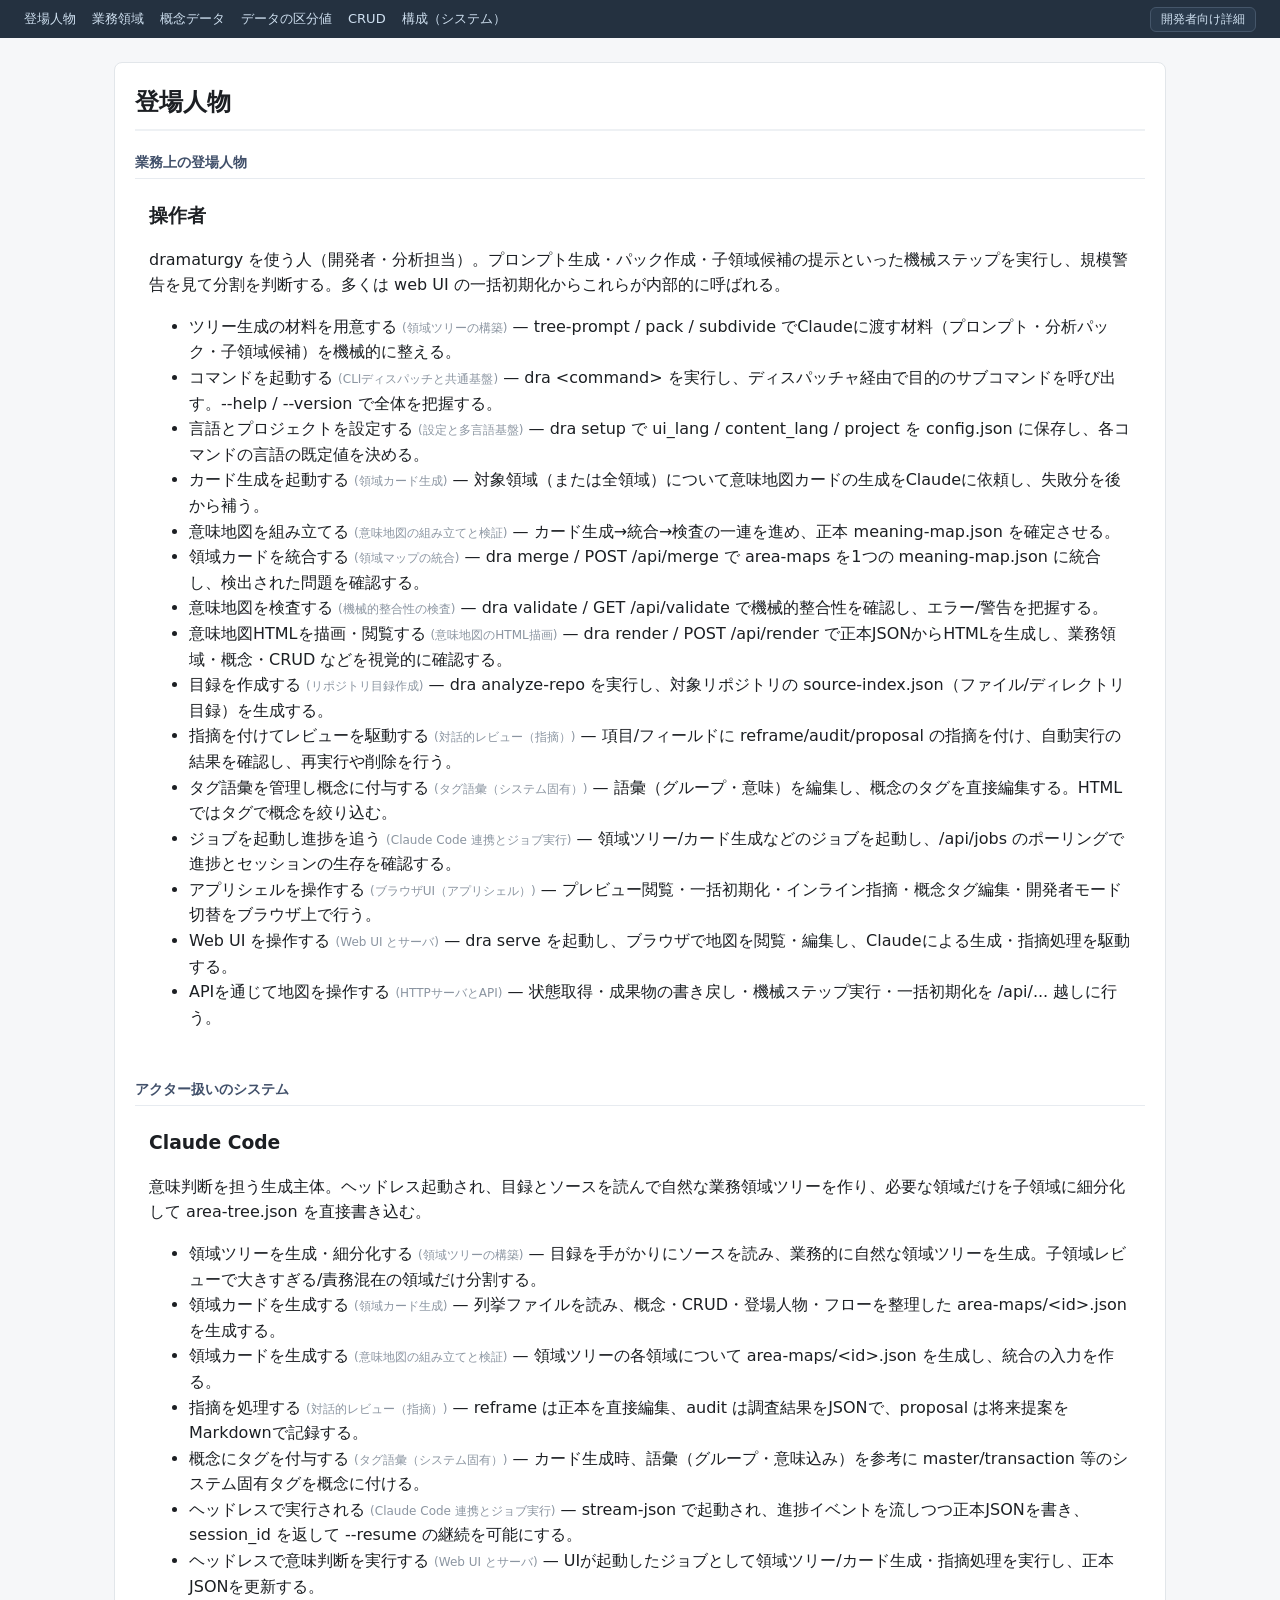
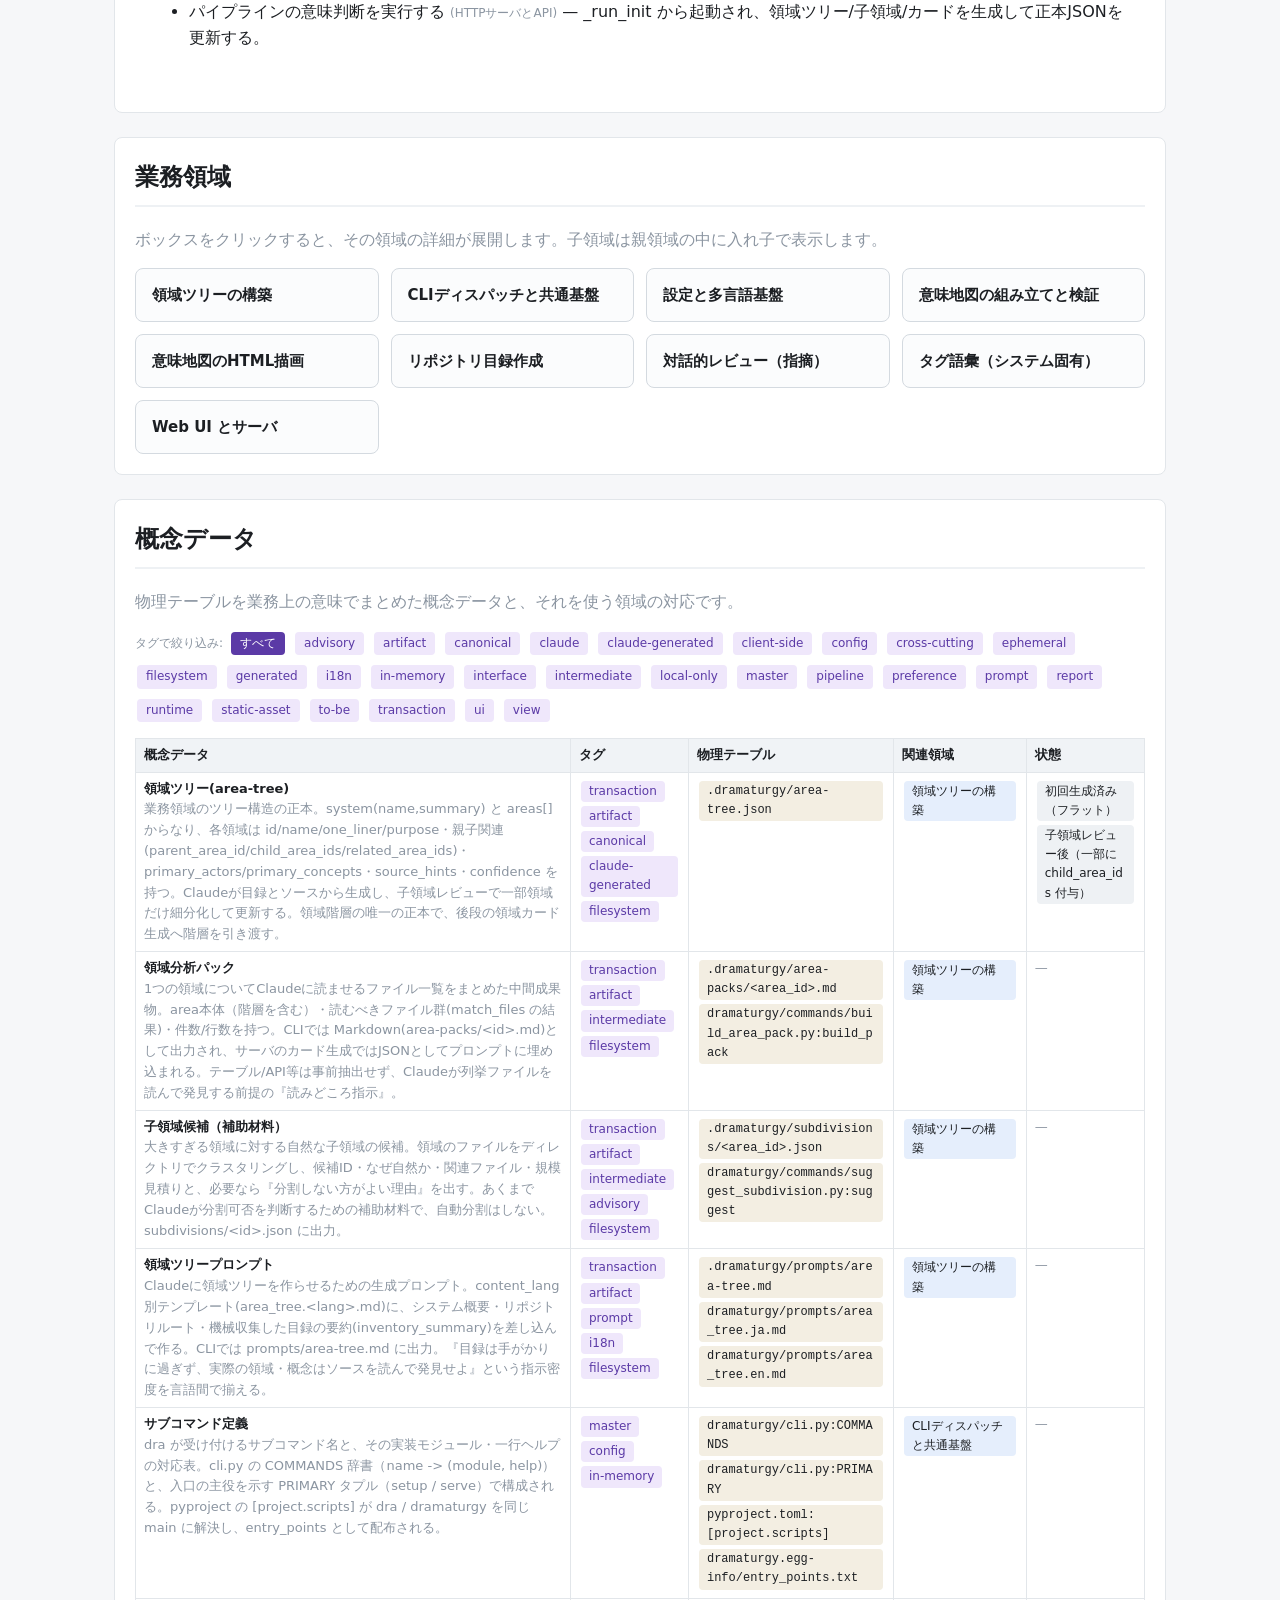
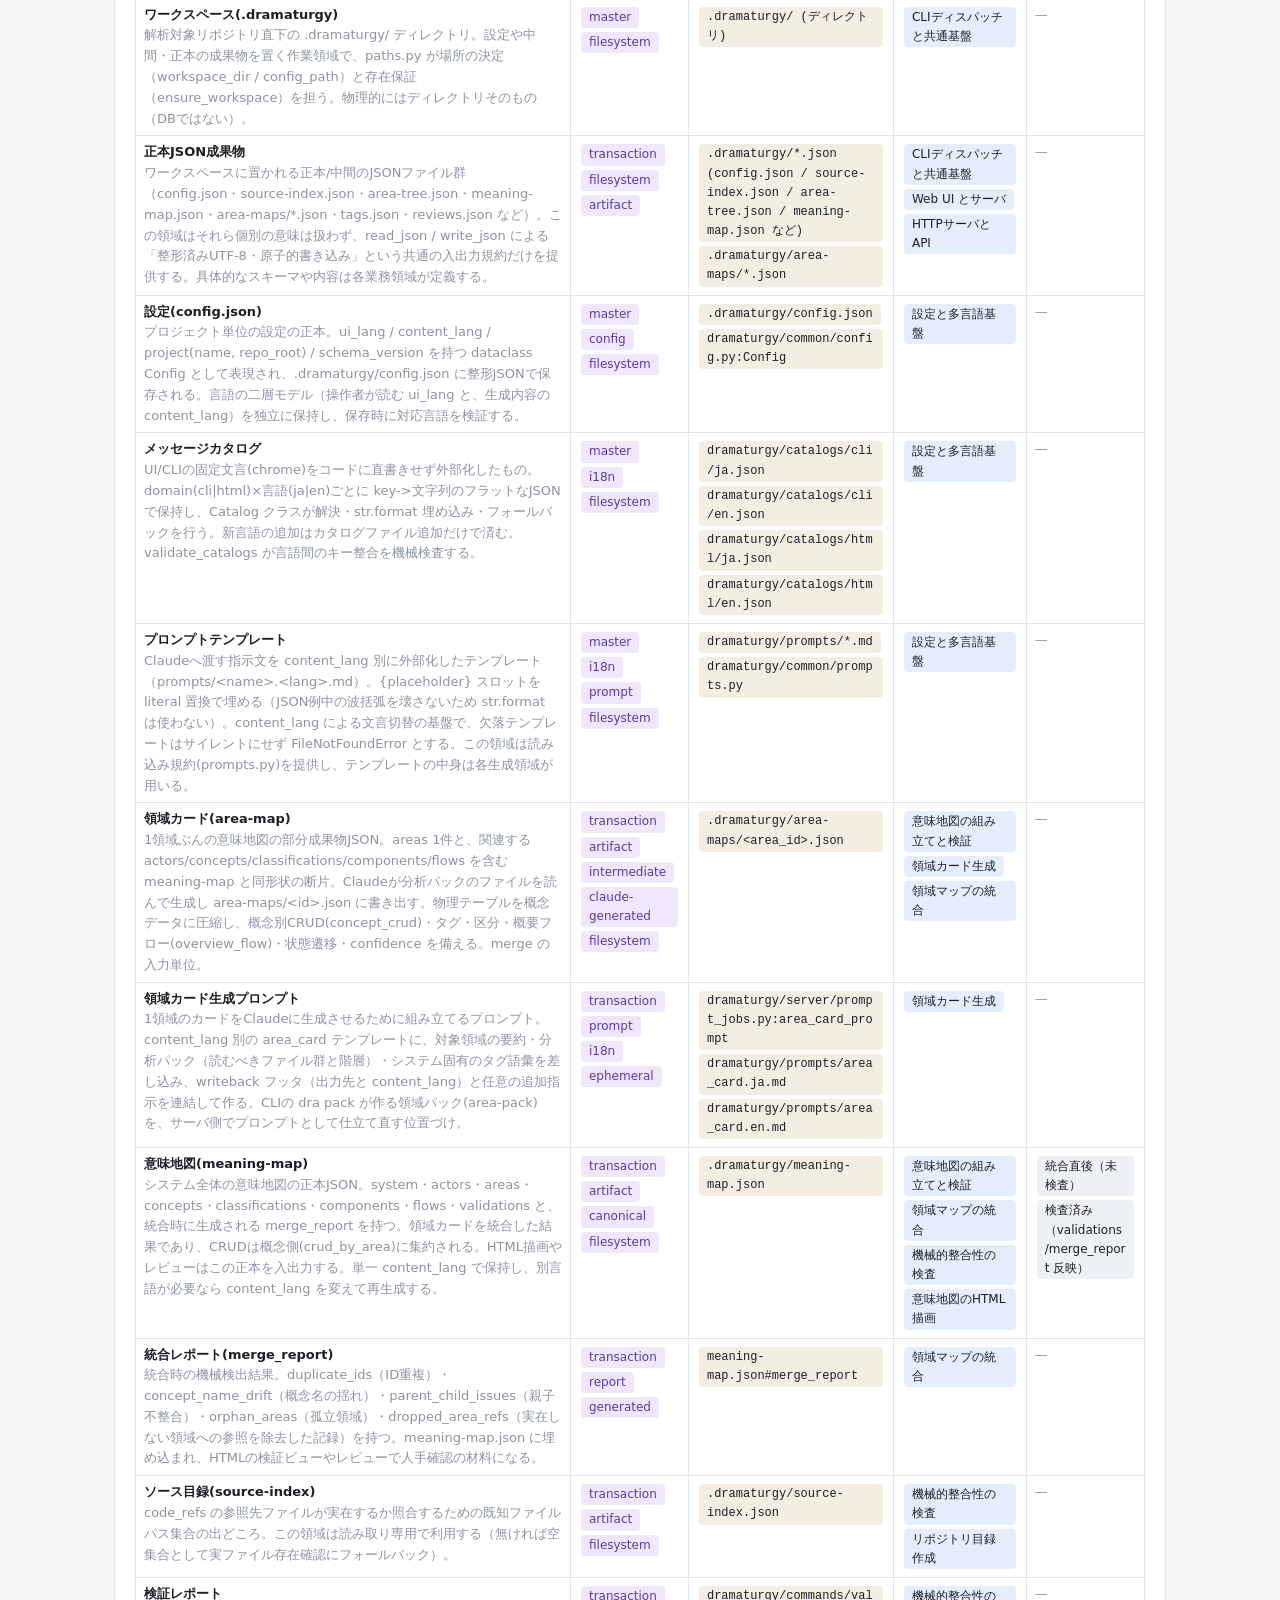
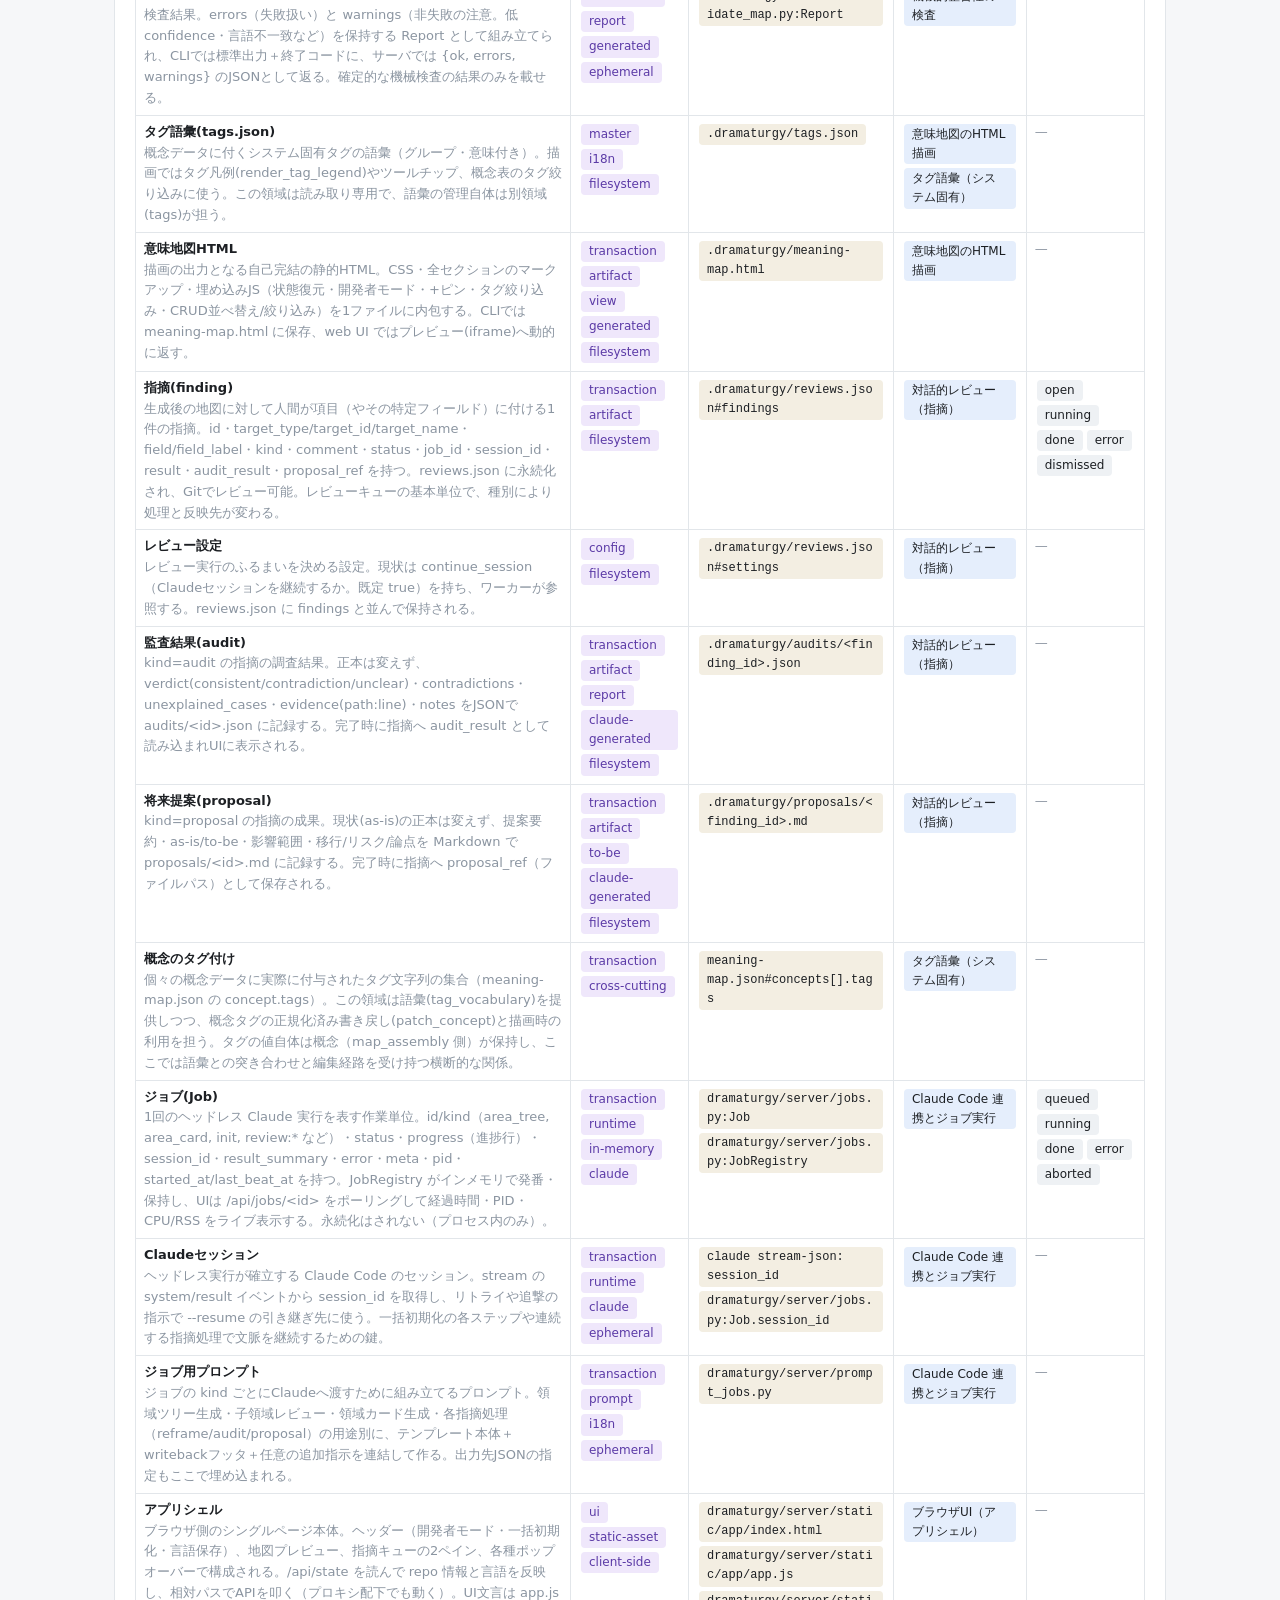
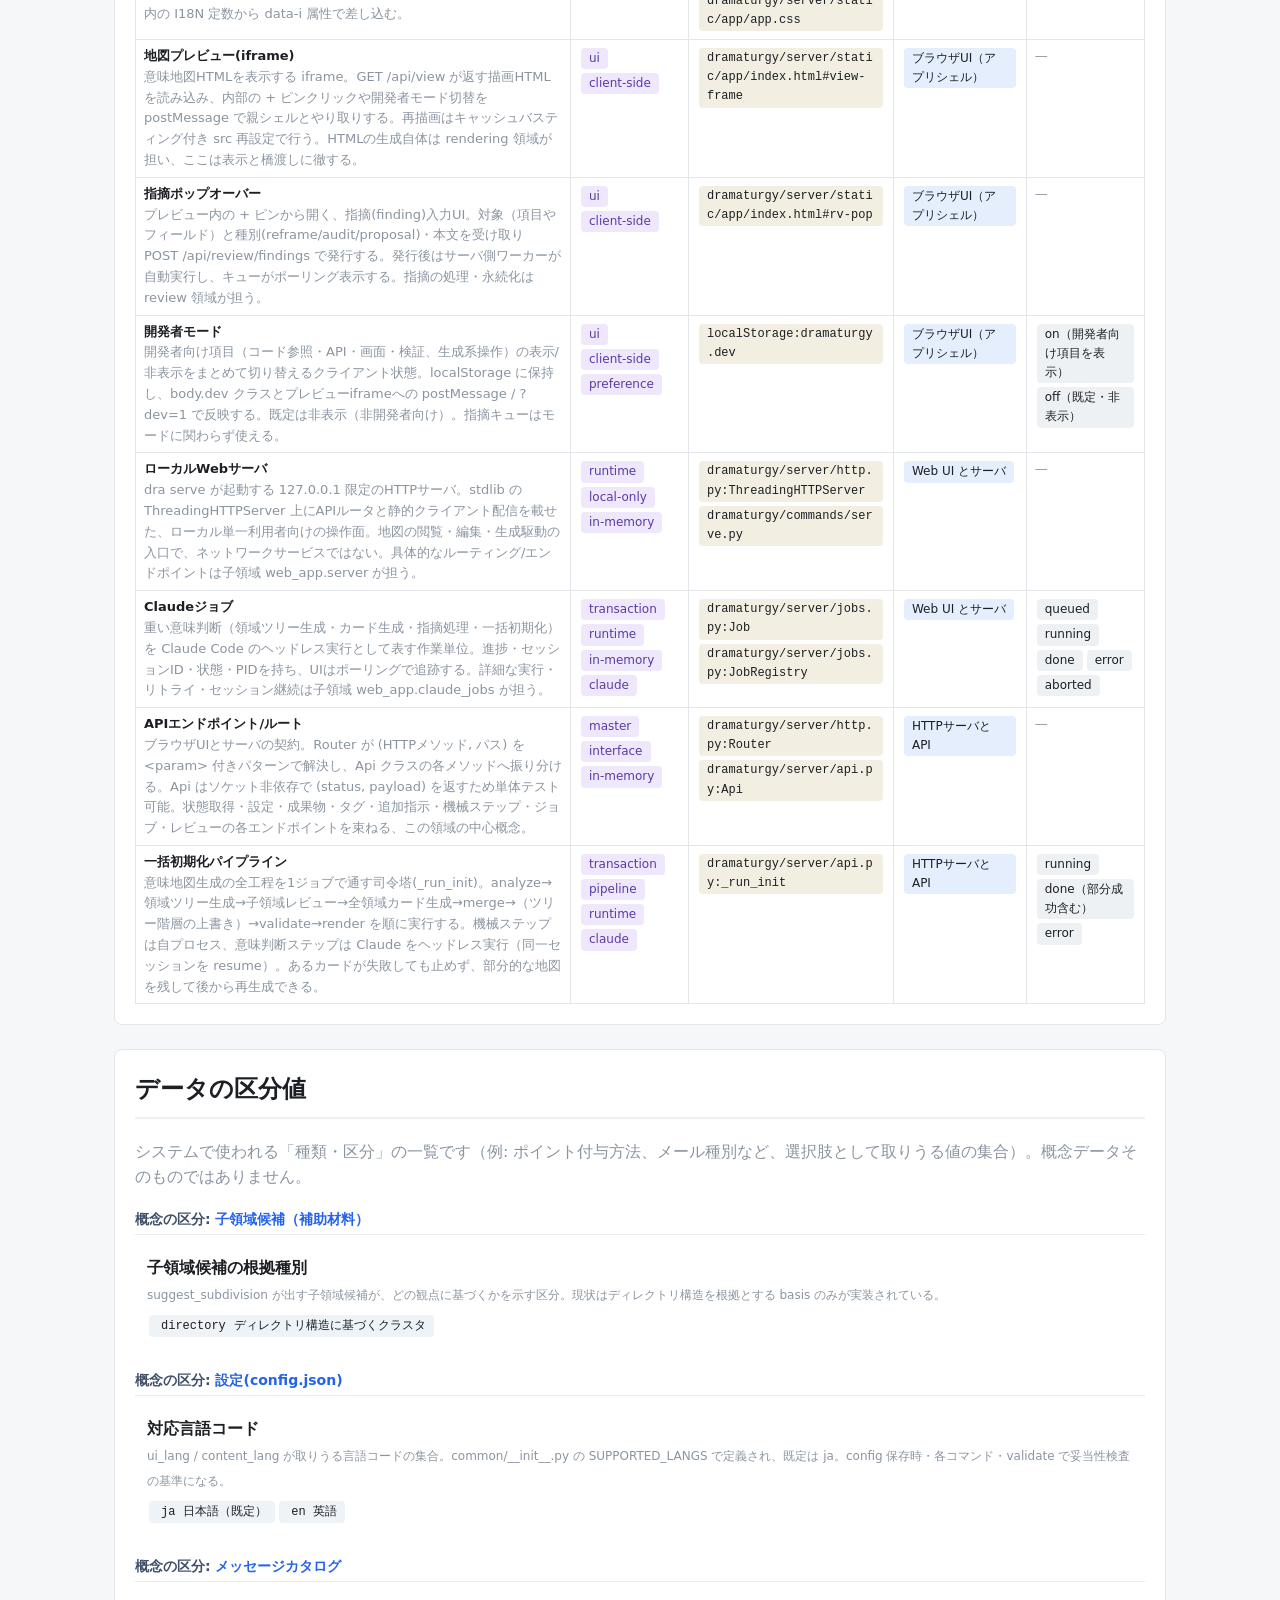
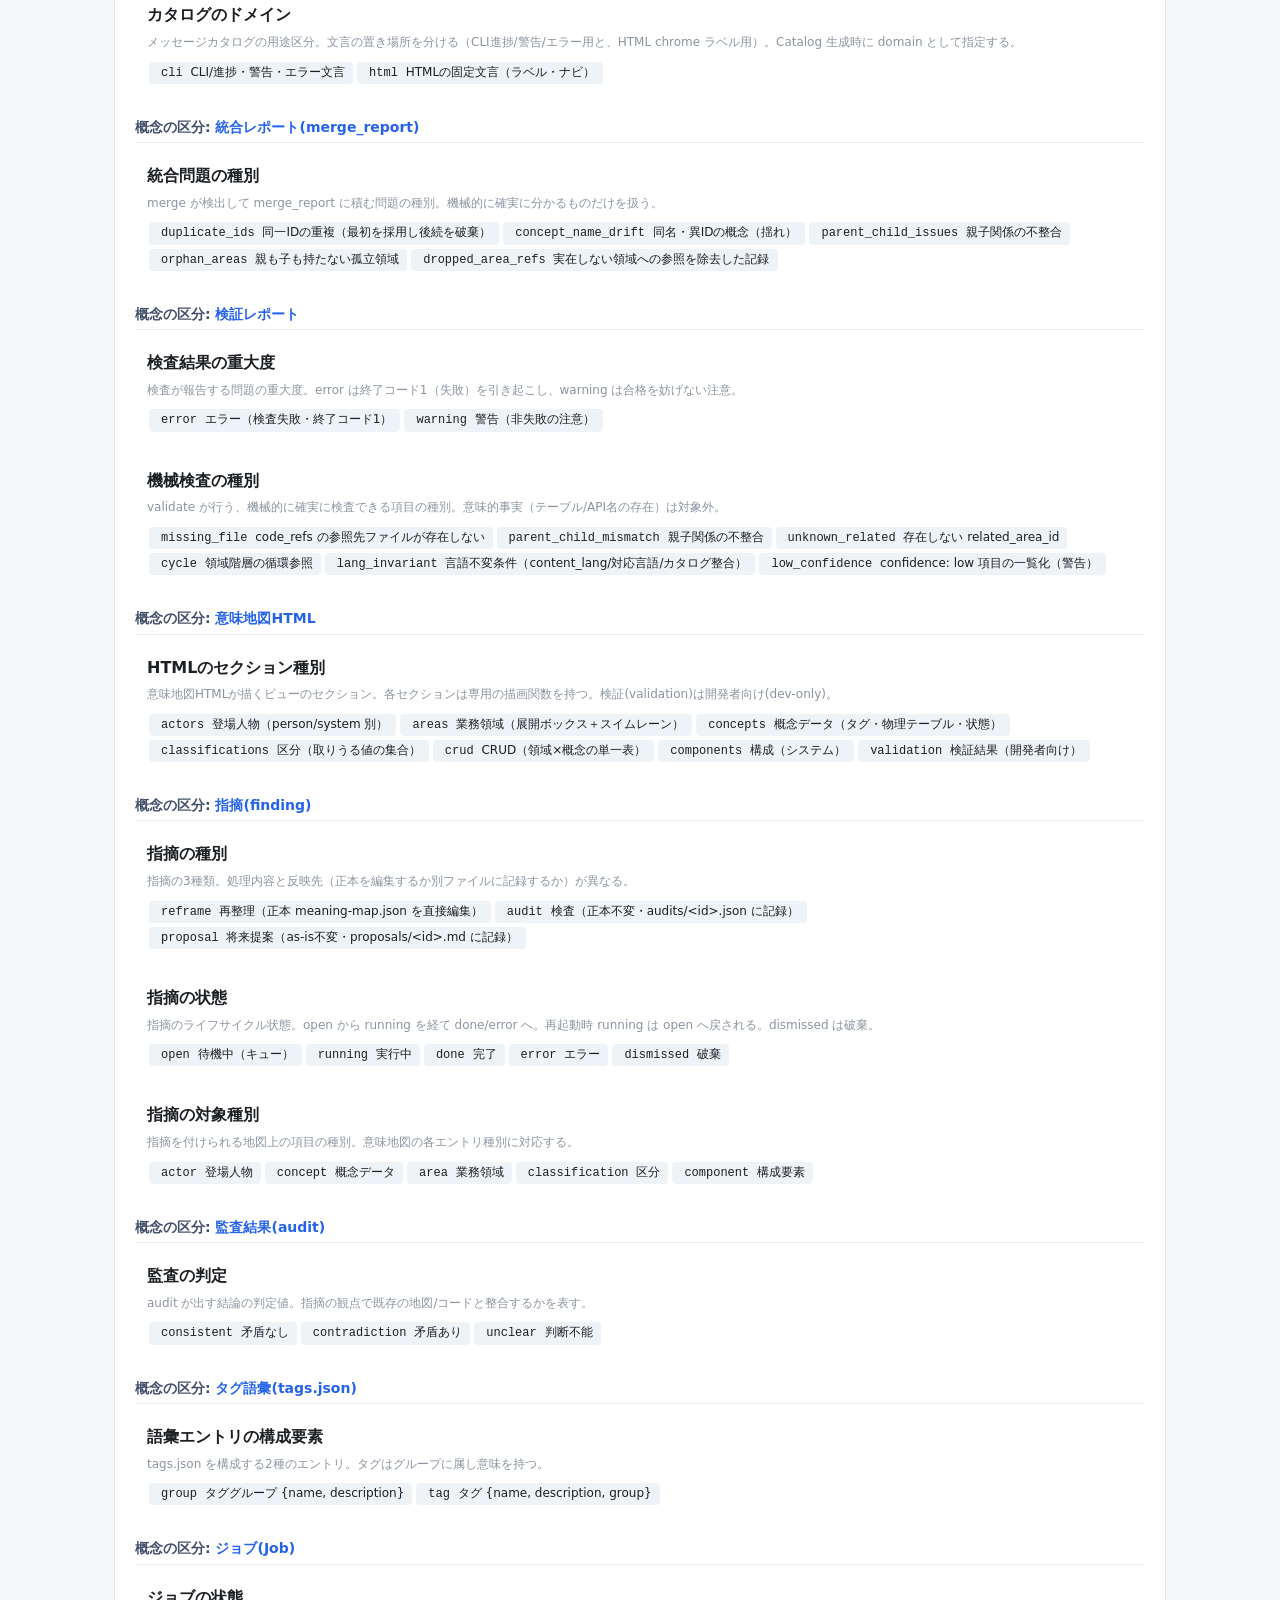
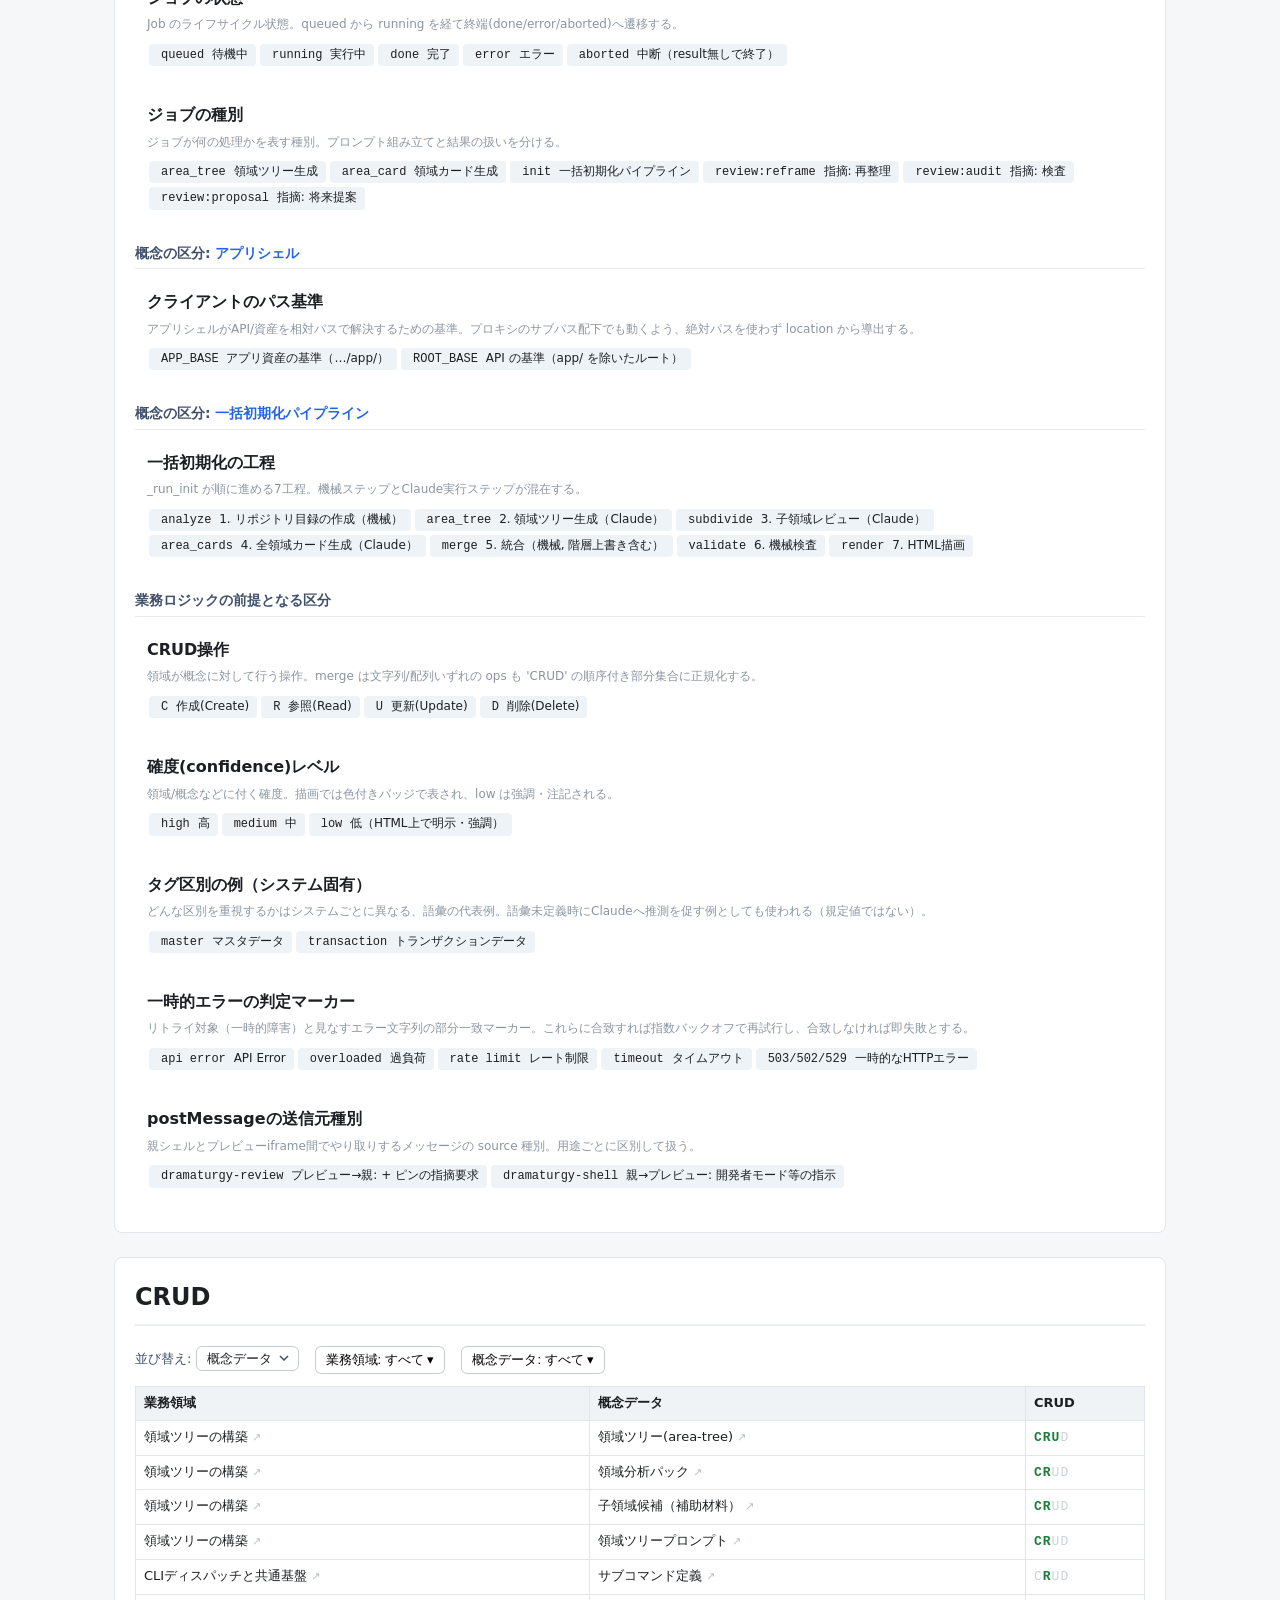
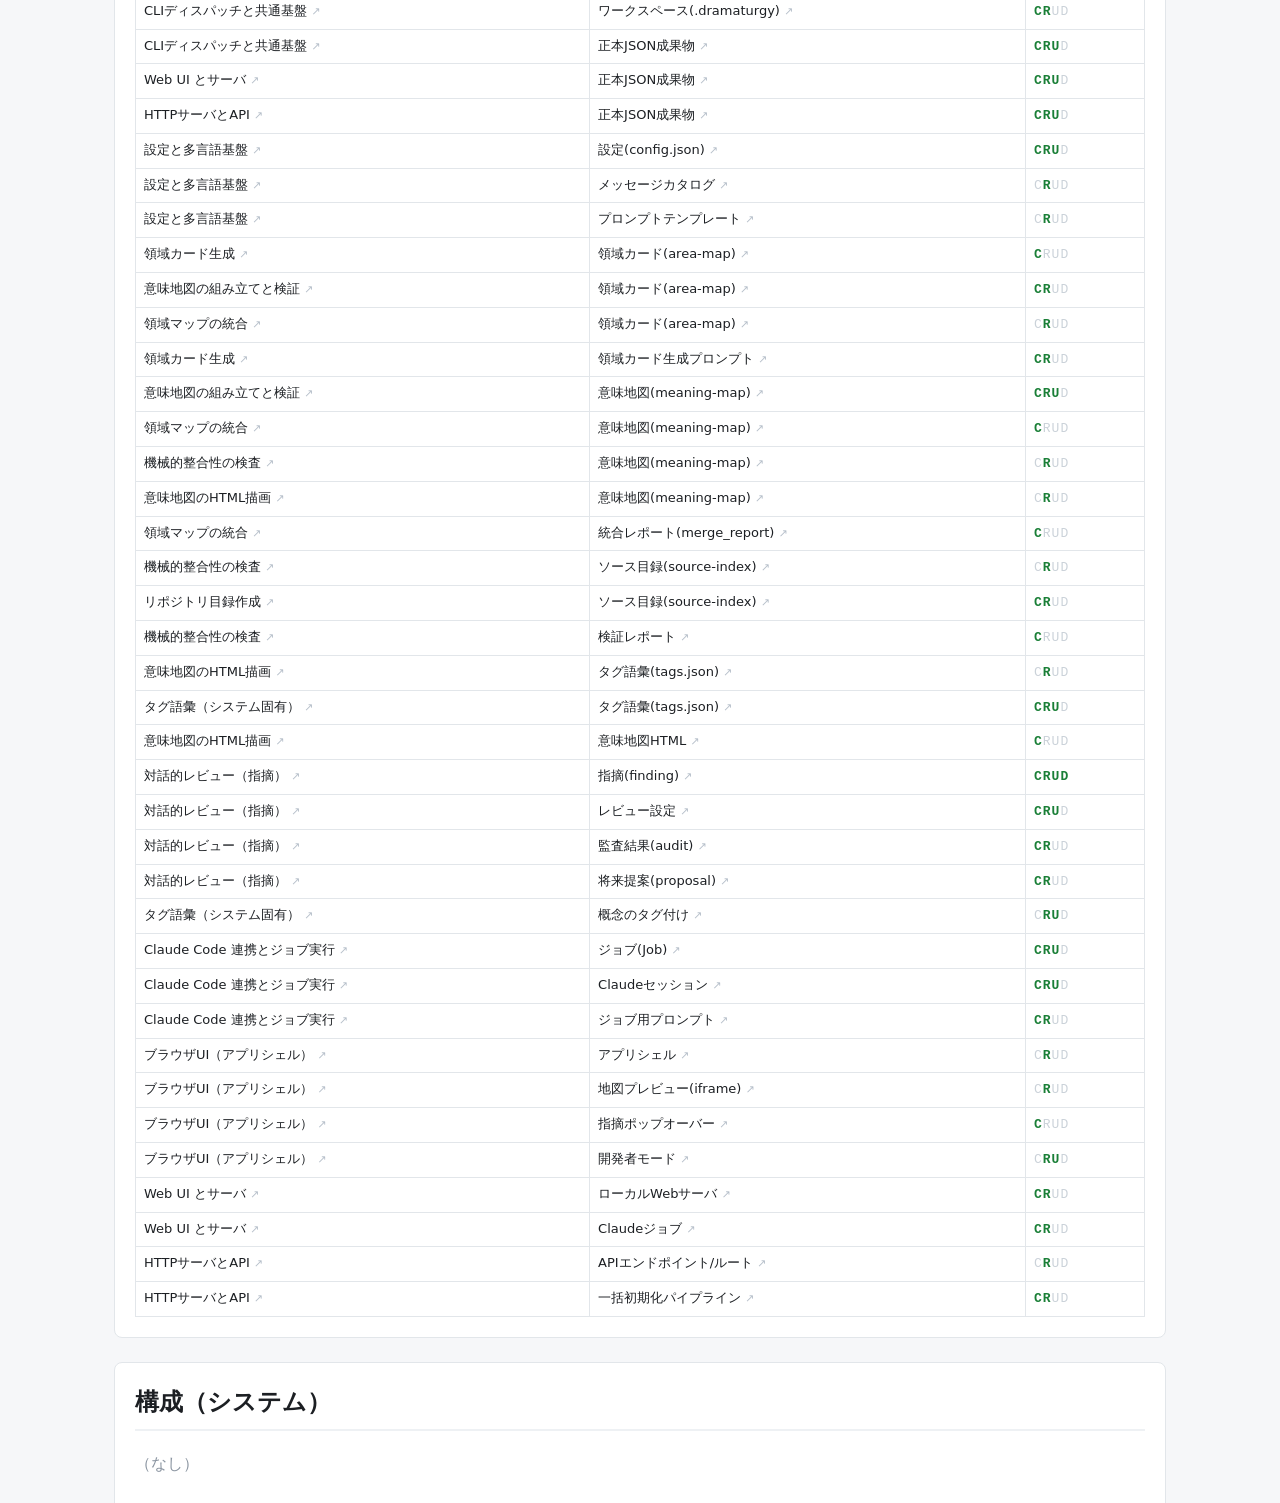
==== docs/index.html @ 0059b3a7 "add sample of dramaturgy" ====
<!DOCTYPE html>
<html lang="ja">
<head>
<meta charset="utf-8">
<meta name="viewport" content="width=device-width, initial-scale=1">
<title>意味地図 — </title>
<style>
* { box-sizing: border-box; }
body { font-family: system-ui, -apple-system, "Hiragino Sans", "Noto Sans JP",
  sans-serif; margin: 0; color: #1c1f23; background: #f6f7f9; line-height: 1.6; }
.tiny { font-size: 12px; }
/* Fixed nav height so the sticky lane header can butt right up against it. */
nav { position: sticky; top: 0; background: #243140; padding: 0 24px;
  height: 38px; display: flex; align-items: center; gap: 16px;
  overflow-x: auto; white-space: nowrap; z-index: 10; }
nav a { color: #cfe0f0; text-decoration: none; font-size: 13px; }
nav a:hover { color: #fff; }
/* Standalone export's developer-details toggle, pinned to the right of nav. */
.nav-dev-toggle { margin-left: auto; font-size: 12px; padding: 3px 10px;
  color: #cfe0f0; background: #2a3a4c; border: 1px solid #45566a;
  border-radius: 6px; cursor: pointer; flex: none; }
.nav-dev-toggle[aria-pressed="true"] { background: #b45309; color: #fff;
  border-color: #b45309; }
/* Developer-only items (code refs, APIs, screens, validation): hidden for
   non-developers, revealed when the app shell adds `dev` to <body>. */
.dev-only { display: none; }
body.dev .dev-only { display: revert; }
main { max-width: 1100px; margin: 0 auto; padding: 24px; }
section { background: #fff; border: 1px solid #e2e6ea; border-radius: 8px;
  padding: 20px; margin-bottom: 24px; }
section > h2 { margin-top: 0; border-bottom: 2px solid #eef1f4; padding-bottom: 8px; }
/* Anchored items must clear the sticky nav when scrolled to. */
section, details.box, .box[id], [id^="actor-"],
[id^="concept-"], [id^="classification-"], [id^="component-"] {
  scroll-margin-top: 40px; }

/* Area boxes: grid of clickable cards that expand in place. */
.box-grid { display: grid; grid-template-columns: repeat(auto-fill, minmax(220px, 1fr));
  gap: 12px; }
/* No overflow:hidden — it would become the scroll context and break the
   sticky lane header inside an expanded area's swimlane. */
details.box { border: 1px solid #d4dae0; border-radius: 8px; background: #fbfcfd; }
details.box[open] { grid-column: 1 / -1; background: #fff; border-color: #9db4cc; }
details.box > summary { list-style: none; cursor: pointer; padding: 14px 16px;
  font-weight: 600; display: flex; align-items: baseline; justify-content: space-between; }
details.box > summary::-webkit-details-marker { display: none; }
details.box > summary:hover { background: #eef3f8; }
details.box .sum-name { font-size: 15px; }
details.box .body { padding: 0 16px 16px; border-top: 1px solid #eef1f4; }

/* Sub-areas: a parent's detailing. Nested boxes sit in an indented, tinted
   well inside the parent so a child reads as "part of this area, in detail". */
.sub-areas { margin-top: 16px; border-top: 1px dashed #c4d0dc; padding-top: 10px; }
.sub-areas > h4 { margin: 0 0 8px; font-size: 13px; color: #3d6a99; }
.sub-areas > h4 .tiny { font-weight: 400; }
.sub-grid { border-left: 3px solid #9db4cc; padding-left: 12px;
  margin-left: 2px; background: #f5f8fb; border-radius: 0 6px 6px 0; }
details.box.child { border-color: #c4d0dc; background: #fff; }
details.box.child[open] { border-color: #9db4cc; }
/* Banner at the top of a sub-area's detail: names the parent it details. */
.parent-of { font-size: 12px; color: #5a6573; margin: 10px 0 4px;
  padding: 4px 8px; background: #eef3f8; border-radius: 4px; display: inline-block; }
.parent-of a { margin-left: 2px; }

.kv { display: grid; grid-template-columns: 160px 1fr; gap: 4px 12px;
  font-size: 14px; margin-top: 10px; }
.kv dt { color: #5a6573; font-weight: 600; }
.kv dd { margin: 0; }
.tag { display: inline-block; background: #eef1f4; border-radius: 4px;
  padding: 1px 8px; margin: 2px; font-size: 12px;
  max-width: 100%; overflow-wrap: anywhere; word-break: break-word;
  white-space: normal; vertical-align: top; }
/* Long unbroken tokens (states, table names) must wrap, not overflow. */
.brk { overflow-wrap: anywhere; word-break: break-word; }
td { overflow-wrap: anywhere; }
.tag.area { background: #e5eefc; }
a.tag.area { color: #1f4f9c; text-decoration: none; }
a.tag.area:hover { background: #d3e2fb; }
.tag.area.undef { background: #fbeaea; color: #9a3b3b; }
.tag.tagchip { background: #efe7fb; color: #5b3aa6; }
.tag.val { background: #eef3f7; }

/* Tag legend (groups + tag meanings) */
.tag-legend { margin: 8px 0 12px; border: 1px solid #e2e6ea; border-radius: 8px;
  background: #fbfbfd; }
.tag-legend > summary { cursor: pointer; padding: 8px 12px; font-size: 13px;
  font-weight: 600; color: #41506a; }
.tg-grid { display: grid; grid-template-columns: repeat(auto-fill,minmax(240px,1fr));
  gap: 12px; padding: 8px 12px 12px; }
.tg-block { border: 1px solid #eef1f4; border-radius: 6px; padding: 8px 10px;
  background: #fff; }
.tg-name { font-weight: 600; font-size: 13px; color: #41506a; }
.tg-tags { list-style: none; margin: 6px 0 0; padding: 0; }
.tg-tags li { margin: 3px 0; font-size: 12px; }

/* Overview business flow (swimlane) */
.overview-flow { margin: 12px 0 16px; }
.overview-flow h4 { margin: 0 0 8px; font-size: 13px; color: #41506a; }
/* no overflow:hidden here — it would trap the sticky lane header */
.swimlane { border: 1px solid #e2e6ea; border-radius: 8px; background: #fbfcfd; }
.sl-title { padding: 6px 10px; font-weight: 600; font-size: 13px;
  background: #eef3f8; border-bottom: 1px solid #e2e6ea; border-radius: 8px 8px 0 0; }
/* Lane (actor) header sticks below the page nav while the flow scrolls. */
.sl-head { display: grid; gap: 0; position: sticky; top: 38px; z-index: 5; }
.sl-lane { padding: 6px 8px; font-size: 12px; font-weight: 600; color: #41506a;
  text-align: center; background: #e9eef4; border-right: 1px solid #dde3ea;
  border-bottom: 1px solid #dde3ea; display: flex; align-items: center;
  justify-content: center; gap: 5px; }
.sl-lane:last-child { border-right: 0; }
/* Person/system icon before an actor name. Color-coded by category. */
.actor-icon { display: inline-flex; flex: none; line-height: 0; }
.actor-icon svg { vertical-align: middle; }
.actor-icon.person { color: #2563eb; }
.actor-icon.sys { color: #6b7280; }
.sl-row { display: grid; gap: 0; border-top: 1px solid #eef1f4;
  background-image: none; }
/* Boundary between unrelated use cases sharing the same area. */
.sl-divider { border-top: 2px dashed #b9c4d0; background: #f4f6f9;
  padding: 4px 10px; }
.sl-uc-name { font-size: 11px; font-weight: 600; color: #41506a; }
.sl-uc-name.muted { font-weight: 400; color: #8b95a1; }
/* faint lane separators down the rows */
.sl-step { margin: 6px; padding: 6px 8px; font-size: 12px; background: #fff;
  border: 1px solid #cdd6e0; border-radius: 6px; }
.sl-n { display: inline-block; min-width: 16px; height: 16px; line-height: 16px;
  text-align: center; background: #2563eb; color: #fff; border-radius: 50%;
  font-size: 10px; margin-right: 6px; }
h3.grp { margin: 18px 0 8px; font-size: 14px; color: #41506a;
  border-bottom: 1px solid #e7ebf0; padding-bottom: 4px; }
h3.grp a { color: #2563eb; text-decoration: none; }
.tag-filter { display: flex; align-items: center; gap: 6px; flex-wrap: wrap;
  margin: 8px 0 14px; }
.tagchip.filter { cursor: pointer; border: 1px solid transparent; }
.tagchip.filter:hover { border-color: #5b3aa6; }
.tagchip.filter.active { background: #5b3aa6; color: #fff; }
.tag.concept { background: #e9f5ea; }
.tag.phys { background: #f3eee2; font-family: ui-monospace, monospace; }
.conf-high { color: #1a7f37; } .conf-medium { color: #9a6700; }
.conf-low { color: #cf222e; font-weight: 700; }
.low-note { background: #fff5f5; border-left: 3px solid #cf222e;
  padding: 6px 10px; font-size: 13px; margin-top: 8px; }
table { border-collapse: collapse; width: 100%; font-size: 13px; }
th, td { border: 1px solid #e2e6ea; padding: 6px 8px; text-align: left; vertical-align: top; }
th { background: #f0f3f6; }
.crud { font-family: ui-monospace, monospace; letter-spacing: 1px; }
.crud .on { color: #1a7f37; font-weight: 700; }
.crud .off { color: #cbd2d9; }
code { background: #f0f3f6; padding: 1px 4px; border-radius: 3px; font-size: 12px; }
.muted { color: #8b95a1; }

/* Inline review pins: a small + on each reviewable item. */
.rv-pin { border: 1px solid #c4ccd4; background: #fff; color: #2563eb;
  border-radius: 50%; width: 18px; height: 18px; line-height: 15px;
  font-size: 13px; padding: 0; margin-left: 6px; cursor: pointer;
  vertical-align: middle; }
.rv-pin:hover { background: #2563eb; color: #fff; border-color: #2563eb; }

/* CRUD table controls (sort + filters) */
.crud-controls { display: flex; gap: 16px; flex-wrap: wrap; margin: 8px 0 12px;
  font-size: 13px; color: #41506a; align-items: flex-start; }
/* Make the sort <select> look like the combobox button (resting state). */
.crud-controls select { font-size: 13px; padding: 4px 26px 4px 10px;
  border: 1px solid #c4ccd4; border-radius: 6px; background-color: #fff;
  color: #1c1f23; cursor: pointer; appearance: none; -webkit-appearance: none;
  background-image: url("data:image/svg+xml;charset=utf8,%3Csvg xmlns='http://www.w3.org/2000/svg' width='10' height='6' viewBox='0 0 10 6' fill='none' stroke='%2341506a' stroke-width='1.5'%3E%3Cpath d='M1 1l4 4 4-4'/%3E%3C/svg%3E");
  background-repeat: no-repeat; background-position: right 9px center;
  background-size: 10px 6px; }
/* Searchable multi-select combobox */
.ms { position: relative; }
.ms-btn { font-size: 13px; padding: 4px 10px; border: 1px solid #c4ccd4;
  border-radius: 6px; background: #fff; cursor: pointer; }
.ms-panel { position: absolute; z-index: 20; top: 100%; left: 0; margin-top: 4px;
  width: 260px; max-width: 80vw; background: #fff; border: 1px solid #c4ccd4;
  border-radius: 8px; box-shadow: 0 6px 20px rgba(0,0,0,.15); padding: 8px; }
.ms-search { width: 100%; font-size: 13px; padding: 5px 8px; margin-bottom: 6px;
  border: 1px solid #c4ccd4; border-radius: 6px; }
.ms-opts { max-height: 240px; overflow: auto; }
.ms-opt { display: block; font-size: 13px; padding: 3px 4px; cursor: pointer;
  white-space: normal; }
.ms-opt:hover { background: #eef3f8; }
.ms-opt input { margin-right: 6px; }
/* Subtle jump link at the end of an area / concept cell. */
a.jump { color: #b6bfca; text-decoration: none; margin-left: 4px; font-size: 11px; }
a.jump:hover { color: #2563eb; }
/* Area reference shown next to an actor's action (links to the area). */
a.area-ref { color: #8b95a1; text-decoration: none; font-size: 12px; }
a.area-ref:hover { color: #2563eb; }
</style>
</head>
<body>
<nav><a href="#actors">登場人物</a><a href="#areas">業務領域</a><a href="#concepts">概念データ</a><a href="#classifications">データの区分値</a><a href="#crud">CRUD</a><a href="#components">構成（システム）</a><a href="#validation" class="dev-only">検証結果</a><button id="dev-toggle" class="nav-dev-toggle" aria-pressed="false">開発者向け詳細</button></nav>
<main><section id="actors"><h2>登場人物</h2><h3 class="grp">業務上の登場人物</h3><div class="box" id="actor-operator" style="padding:14px;margin-bottom:12px"><h3 style="margin:0 0 6px">操作者</h3><p class="brk">dramaturgy を使う人（開発者・分析担当）。プロンプト生成・パック作成・子領域候補の提示といった機械ステップを実行し、規模警告を見て分割を判断する。多くは web UI の一括初期化からこれらが内部的に呼ばれる。</p><ul><li>ツリー生成の材料を用意する <a class="muted area-ref" href="#area-area_tree">(領域ツリーの構築)</a> — tree-prompt / pack / subdivide でClaudeに渡す材料（プロンプト・分析パック・子領域候補）を機械的に整える。</li><li>コマンドを起動する <a class="muted area-ref" href="#area-cli_core">(CLIディスパッチと共通基盤)</a> — dra &lt;command&gt; を実行し、ディスパッチャ経由で目的のサブコマンドを呼び出す。--help / --version で全体を把握する。</li><li>言語とプロジェクトを設定する <a class="muted area-ref" href="#area-config_i18n">(設定と多言語基盤)</a> — dra setup で ui_lang / content_lang / project を config.json に保存し、各コマンドの言語の既定値を決める。</li><li>カード生成を起動する <a class="muted area-ref" href="#area-map_assembly.area_cards">(領域カード生成)</a> — 対象領域（または全領域）について意味地図カードの生成をClaudeに依頼し、失敗分を後から補う。</li><li>意味地図を組み立てる <a class="muted area-ref" href="#area-map_assembly">(意味地図の組み立てと検証)</a> — カード生成→統合→検査の一連を進め、正本 meaning-map.json を確定させる。</li><li>領域カードを統合する <a class="muted area-ref" href="#area-map_assembly.merge">(領域マップの統合)</a> — dra merge / POST /api/merge で area-maps を1つの meaning-map.json に統合し、検出された問題を確認する。</li><li>意味地図を検査する <a class="muted area-ref" href="#area-map_assembly.validate">(機械的整合性の検査)</a> — dra validate / GET /api/validate で機械的整合性を確認し、エラー/警告を把握する。</li><li>意味地図HTMLを描画・閲覧する <a class="muted area-ref" href="#area-rendering">(意味地図のHTML描画)</a> — dra render / POST /api/render で正本JSONからHTMLを生成し、業務領域・概念・CRUD などを視覚的に確認する。</li><li>目録を作成する <a class="muted area-ref" href="#area-repo_inventory">(リポジトリ目録作成)</a> — dra analyze-repo を実行し、対象リポジトリの source-index.json（ファイル/ディレクトリ目録）を生成する。</li><li>指摘を付けてレビューを駆動する <a class="muted area-ref" href="#area-review">(対話的レビュー（指摘）)</a> — 項目/フィールドに reframe/audit/proposal の指摘を付け、自動実行の結果を確認し、再実行や削除を行う。</li><li>タグ語彙を管理し概念に付与する <a class="muted area-ref" href="#area-tags">(タグ語彙（システム固有）)</a> — 語彙（グループ・意味）を編集し、概念のタグを直接編集する。HTMLではタグで概念を絞り込む。</li><li>ジョブを起動し進捗を追う <a class="muted area-ref" href="#area-web_app.claude_jobs">(Claude Code 連携とジョブ実行)</a> — 領域ツリー/カード生成などのジョブを起動し、/api/jobs のポーリングで進捗とセッションの生存を確認する。</li><li>アプリシェルを操作する <a class="muted area-ref" href="#area-web_app.frontend">(ブラウザUI（アプリシェル）)</a> — プレビュー閲覧・一括初期化・インライン指摘・概念タグ編集・開発者モード切替をブラウザ上で行う。</li><li>Web UI を操作する <a class="muted area-ref" href="#area-web_app">(Web UI とサーバ)</a> — dra serve を起動し、ブラウザで地図を閲覧・編集し、Claudeによる生成・指摘処理を駆動する。</li><li>APIを通じて地図を操作する <a class="muted area-ref" href="#area-web_app.server">(HTTPサーバとAPI)</a> — 状態取得・成果物の書き戻し・機械ステップ実行・一括初期化を /api/... 越しに行う。</li></ul></div><h3 class="grp">アクター扱いのシステム</h3><div class="box" id="actor-claude_code" style="padding:14px;margin-bottom:12px"><h3 style="margin:0 0 6px">Claude Code</h3><p class="brk">意味判断を担う生成主体。ヘッドレス起動され、目録とソースを読んで自然な業務領域ツリーを作り、必要な領域だけを子領域に細分化して area-tree.json を直接書き込む。</p><ul><li>領域ツリーを生成・細分化する <a class="muted area-ref" href="#area-area_tree">(領域ツリーの構築)</a> — 目録を手がかりにソースを読み、業務的に自然な領域ツリーを生成。子領域レビューで大きすぎる/責務混在の領域だけ分割する。</li><li>領域カードを生成する <a class="muted area-ref" href="#area-map_assembly.area_cards">(領域カード生成)</a> — 列挙ファイルを読み、概念・CRUD・登場人物・フローを整理した area-maps/&lt;id&gt;.json を生成する。</li><li>領域カードを生成する <a class="muted area-ref" href="#area-map_assembly">(意味地図の組み立てと検証)</a> — 領域ツリーの各領域について area-maps/&lt;id&gt;.json を生成し、統合の入力を作る。</li><li>指摘を処理する <a class="muted area-ref" href="#area-review">(対話的レビュー（指摘）)</a> — reframe は正本を直接編集、audit は調査結果をJSONで、proposal は将来提案をMarkdownで記録する。</li><li>概念にタグを付与する <a class="muted area-ref" href="#area-tags">(タグ語彙（システム固有）)</a> — カード生成時、語彙（グループ・意味込み）を参考に master/transaction 等のシステム固有タグを概念に付ける。</li><li>ヘッドレスで実行される <a class="muted area-ref" href="#area-web_app.claude_jobs">(Claude Code 連携とジョブ実行)</a> — stream-json で起動され、進捗イベントを流しつつ正本JSONを書き、session_id を返して --resume の継続を可能にする。</li><li>ヘッドレスで意味判断を実行する <a class="muted area-ref" href="#area-web_app">(Web UI とサーバ)</a> — UIが起動したジョブとして領域ツリー/カード生成・指摘処理を実行し、正本JSONを更新する。</li><li>パイプラインの意味判断を実行する <a class="muted area-ref" href="#area-web_app.server">(HTTPサーバとAPI)</a> — _run_init から起動され、領域ツリー/子領域/カードを生成して正本JSONを更新する。</li></ul></div></section><section id="areas"><h2>業務領域</h2><p class="muted">ボックスをクリックすると、その領域の詳細が展開します。子領域は親領域の中に入れ子で表示します。</p><div class="box-grid"><details class="box" id="area-area_tree"><summary><span class="sum-name">領域ツリーの構築</span></summary><div class="body"><p>Claudeに自然な業務領域ツリー(area-tree.json)を作らせ、必要な領域だけ子領域に細分化する</p><div class="overview-flow"><h4>業務フロー概要</h4><div class="swimlane"><div class="sl-title">領域ツリーの生成と細分化の概要</div><div class="sl-head" style="grid-template-columns:repeat(2,1fr)"><div class="sl-lane"><span class="actor-icon person" title="業務上の登場人物"><svg viewBox="0 0 16 16" width="13" height="13" aria-hidden="true"><circle cx="8" cy="4.5" r="2.6" fill="currentColor"/><path d="M2.5 14c0-3 2.5-5 5.5-5s5.5 2 5.5 5z" fill="currentColor"/></svg></span><span class="sl-lane-name">操作者</span></div><div class="sl-lane"><span class="actor-icon sys" title="アクター扱いのシステム"><svg viewBox="0 0 16 16" width="13" height="13" aria-hidden="true"><rect x="2" y="2.5" width="12" height="7" rx="1" fill="none" stroke="currentColor" stroke-width="1.4"/><rect x="6" y="11" width="4" height="2" fill="currentColor"/><rect x="4" y="13" width="8" height="1.4" rx="0.7" fill="currentColor"/></svg></span><span class="sl-lane-name">Claude Code</span></div></div><div class="sl-divider"><span class="sl-uc-name">領域ツリーの生成</span></div><div class="sl-row" style="grid-template-columns:repeat(2,1fr)"><div class="sl-step" style="grid-column:1"><span class="sl-n">1</span>目録(source-index)から領域ツリープロンプトを生成する</div></div><div class="sl-row" style="grid-template-columns:repeat(2,1fr)"><div class="sl-step" style="grid-column:2"><span class="sl-n">2</span>目録を手がかりにソースを読み概念・領域を発見する</div></div><div class="sl-row" style="grid-template-columns:repeat(2,1fr)"><div class="sl-step" style="grid-column:2"><span class="sl-n">3</span>自然な業務領域ツリーを area-tree.json に書き出す</div></div><div class="sl-divider"><span class="sl-uc-name">領域パックの作成</span></div><div class="sl-row" style="grid-template-columns:repeat(2,1fr)"><div class="sl-step" style="grid-column:1"><span class="sl-n">1</span>各領域の分析パックを作り規模（推定トークン）を確認する</div></div><div class="sl-row" style="grid-template-columns:repeat(2,1fr)"><div class="sl-step" style="grid-column:1"><span class="sl-n">2</span>上限超過なら警告（自動分割はしない）</div></div><div class="sl-divider"><span class="sl-uc-name">子領域レビュー</span></div><div class="sl-row" style="grid-template-columns:repeat(2,1fr)"><div class="sl-step" style="grid-column:2"><span class="sl-n">1</span>規模ヒント付きツリーを受け取り細分化要否を判断</div></div><div class="sl-row" style="grid-template-columns:repeat(2,1fr)"><div class="sl-step" style="grid-column:2"><span class="sl-n">2</span>大きすぎる/責務混在の領域だけを子領域に分割しツリー更新</div></div></div></div><dl class="kv"><dt>目的</dt><dd>目録のみを材料にClaudeへプロンプトを渡し、人間が見て自然な業務領域ツリーを生成させる。各領域に対し source_hints に合致するファイルを集めた分析パックを作り（大きすぎれば警告するが自動分割はしない）、子領域レビューで「大きすぎる/責務が混在する領域」だけを自然な子領域に分割して area-tree.json を更新する。領域階層(parent/child/related)の正本はこのツリーであり、後段のカード生成へ階層を引き渡す。</dd><dt>関連領域</dt><dd><a class="tag area" href="#area-repo_inventory">リポジトリ目録作成</a><a class="tag area" href="#area-map_assembly">意味地図の組み立てと検証</a><a class="tag area" href="#area-map_assembly.area_cards">領域カード生成</a><a class="tag area" href="#area-web_app.claude_jobs">Claude Code 連携とジョブ実行</a></dd><dt>登場人物</dt><dd><ul><li><b>操作者</b>: dra tree-prompt で領域ツリー生成プロンプトを生成する, dra pack で領域ごとの分析パックを作る（大きすぎれば警告を見て分割を判断）, dra subdivide で子領域候補の補助材料を出す</li><li><b>Claude Code</b>: 目録を手がかりにソースを読み、自然な業務領域ツリー(area-tree.json)を生成する, 子領域レビューで大きすぎる/責務混在の領域だけを自然な子領域に分割する, 親子/関連の階層をツリーへ書き込み、後段カード生成の正本とする</li></ul></dd><dt>CRUD（概念データ別）</dt><dd><table><tr><th>概念データ</th><th>CRUD</th></tr><tr><td>領域ツリー(area-tree)</td><td><span class="crud"><span class="on">C</span><span class="on">R</span><span class="on">U</span><span class="off">D</span></span></td></tr><tr><td>領域分析パック</td><td><span class="crud"><span class="on">C</span><span class="on">R</span><span class="off">U</span><span class="off">D</span></span></td></tr><tr><td>子領域候補（補助材料）</td><td><span class="crud"><span class="on">C</span><span class="on">R</span><span class="off">U</span><span class="off">D</span></span></td></tr><tr><td>領域ツリープロンプト</td><td><span class="crud"><span class="on">C</span><span class="on">R</span><span class="off">U</span><span class="off">D</span></span></td></tr></table></dd><dt>主要フロー</dt><dd><ul><li>領域ツリープロンプトの生成（build_area_tree_prompt）</li><li>領域パックの作成（build_area_pack）</li><li>子領域候補の提案（suggest_subdivision）</li><li>子領域レビュー（subdivide_review、サーバ駆動）</li></ul></dd><dt class="dev-only">関連API</dt><dd class="dev-only"><span class="muted">—</span></dd><dt class="dev-only">関連画面</dt><dd class="dev-only"><span class="muted">—</span></dd><dt class="dev-only">関連コード</dt><dd class="dev-only"><code>dramaturgy/commands/build_area_tree_prompt.py</code> <code>dramaturgy/commands/build_area_pack.py</code> <code>dramaturgy/commands/suggest_subdivision.py</code> <code>dramaturgy/common/area_match.py</code> <code>dramaturgy/prompts/area_tree.ja.md</code> <code>dramaturgy/prompts/subdivide_review.ja.md</code> <code>dramaturgy/prompts/writeback_area_tree.ja.md</code></dd><dt>注意点</dt><dd><span class="tag">match_files はパス（ディレクトリ/キーワード）への部分一致だけで集めるため、広いヒント（例 &#x27;dramaturgy&#x27;）は無関係ファイルまで拾い規模ヒントが過大になる</span><span class="tag">トークン見積りは ~4文字/トークンの粗い近似で、超過は警告のみ。分割するか否かはClaudeの判断に委ね自動分割しない設計</span><span class="tag">suggest_subdivision はディレクトリ構造だけを根拠に候補を出すため、業務的に自然な境界とは限らない（補助材料の位置づけ）</span><span class="tag">source_hints が dict でなく素のリスト/文字列で来ても許容するなど、Claude出力のゆらぎを _hints で吸収している前提に依存している</span><span class="tag">領域階層の正本はツリー側だが、カード生成側が階層を発明しないようパックへ parent/child/related を載せて渡す約束に依存する</span></dd><dt>未解決の問い</dt><dd><span class="tag">split_review テンプレートが存在するが、サーバの一括初期化は subdivide_review を使う。split_review はCLI/別経路用か、旧版の名残かを確認したい</span></dd><dt>確度</dt><dd><span class="conf-high">高</span></dd></dl></div></details><details class="box" id="area-cli_core"><summary><span class="sum-name">CLIディスパッチと共通基盤</span></summary><div class="body"><p>dra / dramaturgy コマンドの入口と、全コマンドが共有する低レベル基盤（パス・JSON入出力）</p><div class="overview-flow"><h4>業務フロー概要</h4><div class="swimlane"><div class="sl-title">コマンド起動とワークスペース入出力の概要</div><div class="sl-head" style="grid-template-columns:repeat(1,1fr)"><div class="sl-lane"><span class="actor-icon person" title="業務上の登場人物"><svg viewBox="0 0 16 16" width="13" height="13" aria-hidden="true"><circle cx="8" cy="4.5" r="2.6" fill="currentColor"/><path d="M2.5 14c0-3 2.5-5 5.5-5s5.5 2 5.5 5z" fill="currentColor"/></svg></span><span class="sl-lane-name">操作者</span></div></div><div class="sl-divider"><span class="sl-uc-name">サブコマンド振り分け</span></div><div class="sl-row" style="grid-template-columns:repeat(1,1fr)"><div class="sl-step" style="grid-column:1"><span class="sl-n">1</span>dra &lt;command&gt; [options] を実行</div></div><div class="sl-row" style="grid-template-columns:repeat(1,1fr)"><div class="sl-step" style="grid-column:1"><span class="sl-n">2</span>ディスパッチャがコマンド名をレジストリで照合</div></div><div class="sl-row" style="grid-template-columns:repeat(1,1fr)"><div class="sl-step" style="grid-column:1"><span class="sl-n">3</span>未知コマンドならヘルプを出して終了コード2で返す</div></div><div class="sl-row" style="grid-template-columns:repeat(1,1fr)"><div class="sl-step" style="grid-column:1"><span class="sl-n">4</span>該当モジュールを動的import し main(argv) を呼ぶ</div></div><div class="sl-divider"><span class="sl-uc-name">ワークスペース入出力</span></div><div class="sl-row" style="grid-template-columns:repeat(1,1fr)"><div class="sl-step" style="grid-column:1"><span class="sl-n">1</span>サブコマンドが .dramaturgy/ の正本JSONを読み込む</div></div><div class="sl-row" style="grid-template-columns:repeat(1,1fr)"><div class="sl-step" style="grid-column:1"><span class="sl-n">2</span>処理結果を一時ファイル経由で原子的に書き戻す（整形済みUTF-8）</div></div></div></div><dl class="kv"><dt>目的</dt><dd>単一エントリポイント（dra）から各サブコマンドへ振り分け、--help/--version を提供する。あわせて .dramaturgy/ ワークスペース配下の正本JSONを整形済みUTF-8で原子的に読み書きする共通ユーティリティを提供し、他の全領域の土台となる。実際の意味判断やデータ生成は各サブコマンドが行い、この領域はそれらを束ねる「骨組み」に徹する。</dd><dt>関連領域</dt><dd><a class="tag area" href="#area-config_i18n">設定と多言語基盤</a><a class="tag area" href="#area-web_app">Web UI とサーバ</a></dd><dt>登場人物</dt><dd><ul><li><b>操作者</b>: ターミナルで dra / dramaturgy / python -m dramaturgy を実行する, dra &lt;command&gt; でサブコマンドを呼ぶ, dra --help / --version で一覧やバージョンを確認する</li></ul></dd><dt>CRUD（概念データ別）</dt><dd><table><tr><th>概念データ</th><th>CRUD</th></tr><tr><td>サブコマンド定義</td><td><span class="crud"><span class="off">C</span><span class="on">R</span><span class="off">U</span><span class="off">D</span></span></td></tr><tr><td>ワークスペース(.dramaturgy)</td><td><span class="crud"><span class="on">C</span><span class="on">R</span><span class="off">U</span><span class="off">D</span></span></td></tr><tr><td>正本JSON成果物</td><td><span class="crud"><span class="on">C</span><span class="on">R</span><span class="on">U</span><span class="off">D</span></span></td></tr></table></dd><dt>主要フロー</dt><dd><ul><li>サブコマンドのディスパッチ</li><li>正本JSONの原子的書き込み（write_json）</li></ul></dd><dt class="dev-only">関連API</dt><dd class="dev-only"><span class="muted">—</span></dd><dt class="dev-only">関連画面</dt><dd class="dev-only"><span class="muted">—</span></dd><dt class="dev-only">関連コード</dt><dd class="dev-only"><code>dramaturgy/cli.py</code> <code>dramaturgy/__main__.py</code> <code>dramaturgy/__init__.py</code> <code>dramaturgy/common/paths.py</code> <code>dramaturgy/commands/__init__.py</code> <code>pyproject.toml:21</code> <code>dramaturgy.egg-info/entry_points.txt</code></dd><dt>注意点</dt><dd><span class="tag">サブコマンド一覧(COMMANDS)はハードコードされた辞書で、新コマンド追加時はここと pyproject の整合を手で取る必要がある</span><span class="tag">サブコマンドは importlib で動的importするため、モジュール名のタイポはコマンド実行時まで検出されない</span><span class="tag">write_json は同一ディレクトリに .tmp を作って os.replace するため、書き込み先がクロスデバイス（別FS）だと replace が失敗し得る</span><span class="tag">read_json は FileNotFoundError をそのまま投げるため、未生成の成果物を読む呼び出し側が個別に握りつぶす前提になっている</span></dd><dt>未解決の問い</dt><dd><span class="tag">COMMANDS にバージョン互換やプラグインで外部サブコマンドを足す想定はあるか（現状は固定辞書）</span></dd><dt>確度</dt><dd><span class="conf-high">高</span></dd></dl></div></details><details class="box" id="area-config_i18n"><summary><span class="sum-name">設定と多言語基盤</span></summary><div class="body"><p>初回セットアップで config.json を作り、UI言語と生成内容言語の二層モデル・メッセージカタログを管理する</p><div class="overview-flow"><h4>業務フロー概要</h4><div class="swimlane"><div class="sl-title">言語設定と文言解決の概要</div><div class="sl-head" style="grid-template-columns:repeat(1,1fr)"><div class="sl-lane"><span class="actor-icon person" title="業務上の登場人物"><svg viewBox="0 0 16 16" width="13" height="13" aria-hidden="true"><circle cx="8" cy="4.5" r="2.6" fill="currentColor"/><path d="M2.5 14c0-3 2.5-5 5.5-5s5.5 2 5.5 5z" fill="currentColor"/></svg></span><span class="sl-lane-name">操作者</span></div></div><div class="sl-divider"><span class="sl-uc-name">初回セットアップ</span></div><div class="sl-row" style="grid-template-columns:repeat(1,1fr)"><div class="sl-step" style="grid-column:1"><span class="sl-n">1</span>dra setup を起動する</div></div><div class="sl-row" style="grid-template-columns:repeat(1,1fr)"><div class="sl-step" style="grid-column:1"><span class="sl-n">2</span>ui_lang / content_lang / プロジェクト名 / repo_root を入力する</div></div><div class="sl-row" style="grid-template-columns:repeat(1,1fr)"><div class="sl-step" style="grid-column:1"><span class="sl-n">3</span>対応言語(ja/en)を検証し config.json を保存する</div></div><div class="sl-divider"><span class="sl-uc-name">言語の解決と文言差し込み</span></div><div class="sl-row" style="grid-template-columns:repeat(1,1fr)"><div class="sl-step" style="grid-column:1"><span class="sl-n">1</span>別コマンドを実行（必要なら --ui-lang/--content-lang で上書き）</div></div><div class="sl-row" style="grid-template-columns:repeat(1,1fr)"><div class="sl-step" style="grid-column:1"><span class="sl-n">2</span>解決順 引数 &gt; config.json &gt; 既定 で言語を確定する</div></div><div class="sl-row" style="grid-template-columns:repeat(1,1fr)"><div class="sl-step" style="grid-column:1"><span class="sl-n">3</span>Catalog が ui_lang のカタログからCLI/HTML文言を差し込む</div></div><div class="sl-divider"><span class="sl-uc-name">言語不変条件の検査</span></div><div class="sl-row" style="grid-template-columns:repeat(1,1fr)"><div class="sl-step" style="grid-column:1"><span class="sl-n">1</span>validate がカタログのキー欠落・余剰と言語コードを機械検査する</div></div></div></div><dl class="kv"><dt>目的</dt><dd>ui_lang（操作者が読むCLI/HTMLの固定文言）と content_lang（生成される意味地図そのものの言語）を独立に設定・解決し、言語別カタログ（cli/html）から文言を差し込む。対応言語(ja/en)の妥当性や、カタログのキー欠落・余剰を機械検査する不変条件もここに属する。新言語の追加がカタログ追加だけで済む構造を保つ。</dd><dt>関連領域</dt><dd><a class="tag area" href="#area-cli_core">CLIディスパッチと共通基盤</a><a class="tag area" href="#area-rendering">意味地図のHTML描画</a><a class="tag area" href="#area-map_assembly.validate">機械的整合性の検査</a></dd><dt>登場人物</dt><dd><ul><li><b>操作者</b>: dra setup で初回セットアップを行い config.json を作る, ui_lang / content_lang / プロジェクト名 / repo_root を対話または引数で指定する, 各コマンドで --ui-lang / --content-lang を渡して都度上書きする</li></ul></dd><dt>CRUD（概念データ別）</dt><dd><table><tr><th>概念データ</th><th>CRUD</th></tr><tr><td>設定(config.json)</td><td><span class="crud"><span class="on">C</span><span class="on">R</span><span class="on">U</span><span class="off">D</span></span></td></tr><tr><td>メッセージカタログ</td><td><span class="crud"><span class="off">C</span><span class="on">R</span><span class="off">U</span><span class="off">D</span></span></td></tr><tr><td>プロンプトテンプレート</td><td><span class="crud"><span class="off">C</span><span class="on">R</span><span class="off">U</span><span class="off">D</span></span></td></tr></table></dd><dt>主要フロー</dt><dd><ul><li>初回セットアップ（dra setup）</li><li>言語の解決（resolve）</li><li>文言の差し込み（Catalog.t）</li><li>カタログ検査（validate_catalogs）</li></ul></dd><dt class="dev-only">関連API</dt><dd class="dev-only"><span class="muted">—</span></dd><dt class="dev-only">関連画面</dt><dd class="dev-only"><span class="muted">—</span></dd><dt class="dev-only">関連コード</dt><dd class="dev-only"><code>dramaturgy/commands/setup_cmd.py</code> <code>dramaturgy/common/config.py</code> <code>dramaturgy/common/i18n.py</code> <code>dramaturgy/common/__init__.py</code> <code>dramaturgy/common/prompts.py</code> <code>dramaturgy/catalogs/cli/ja.json</code> <code>dramaturgy/catalogs/html/ja.json</code></dd><dt>注意点</dt><dd><span class="tag">対応言語は common/__init__.py の SUPPORTED_LANGS=(&#x27;ja&#x27;,&#x27;en&#x27;) にハードコードされており、追加言語はカタログ＋プロンプトテンプレート両方を揃える必要がある</span><span class="tag">Catalog.t は欠落キー時にキー文字列をそのまま返すため、翻訳漏れが画面/CLIに素通りし得る（validate_catalogs を回さないと気づきにくい）</span><span class="tag">validate_catalogs の参照は既定言語(ja)固定なので、ja 側のキーが欠けると検査の基準自体がずれる</span><span class="tag">config の content_lang と生成済み成果物の content_lang がずれると validate で警告になる（言語を変えたら再生成が前提）</span></dd><dt>未解決の問い</dt><dd><span class="tag">プロンプトテンプレート(prompts/*.md)の言語別キー欠落は validate_catalogs の対象外で、テンプレート不足は実行時に FileNotFoundError でしか検出されない。テンプレートの網羅検査を入れるべきか</span></dd><dt>確度</dt><dd><span class="conf-high">高</span></dd></dl></div></details><details class="box" id="area-map_assembly"><summary><span class="sum-name">意味地図の組み立てと検証</span></summary><div class="body"><p>各領域のカードを生成し、統合・機械検査して正本の meaning-map.json を組み立てる</p><div class="overview-flow"><h4>業務フロー概要</h4><div class="swimlane"><div class="sl-title">意味地図の組み立て工程の概要</div><div class="sl-head" style="grid-template-columns:repeat(2,1fr)"><div class="sl-lane"><span class="actor-icon person" title="業務上の登場人物"><svg viewBox="0 0 16 16" width="13" height="13" aria-hidden="true"><circle cx="8" cy="4.5" r="2.6" fill="currentColor"/><path d="M2.5 14c0-3 2.5-5 5.5-5s5.5 2 5.5 5z" fill="currentColor"/></svg></span><span class="sl-lane-name">操作者</span></div><div class="sl-lane"><span class="actor-icon sys" title="アクター扱いのシステム"><svg viewBox="0 0 16 16" width="13" height="13" aria-hidden="true"><rect x="2" y="2.5" width="12" height="7" rx="1" fill="none" stroke="currentColor" stroke-width="1.4"/><rect x="6" y="11" width="4" height="2" fill="currentColor"/><rect x="4" y="13" width="8" height="1.4" rx="0.7" fill="currentColor"/></svg></span><span class="sl-lane-name">Claude Code</span></div></div><div class="sl-divider"><span class="sl-uc-name">意味地図の組み立て</span></div><div class="sl-row" style="grid-template-columns:repeat(2,1fr)"><div class="sl-step" style="grid-column:1"><span class="sl-n">1</span>確定した領域ツリーをもとに組み立てを開始する</div></div><div class="sl-row" style="grid-template-columns:repeat(2,1fr)"><div class="sl-step" style="grid-column:2"><span class="sl-n">2</span>領域ごとに関連ファイルを読み意味地図カードを生成する</div></div><div class="sl-row" style="grid-template-columns:repeat(2,1fr)"><div class="sl-step" style="grid-column:1"><span class="sl-n">3</span>全カードを1つの meaning-map.json に統合(merge)する</div></div><div class="sl-row" style="grid-template-columns:repeat(2,1fr)"><div class="sl-step" style="grid-column:1"><span class="sl-n">4</span>概念中心にCRUDを集約し、ID重複・概念名の揺れ・孤立領域を検出する</div></div><div class="sl-row" style="grid-template-columns:repeat(2,1fr)"><div class="sl-step" style="grid-column:1"><span class="sl-n">5</span>機械的整合性（参照・親子/関連・循環・言語不変条件）を検査(validate)する</div></div><div class="sl-row" style="grid-template-columns:repeat(2,1fr)"><div class="sl-step" style="grid-column:1"><span class="sl-n">6</span>問題のある領域だけ再生成し、正本 meaning-map.json を確定する</div></div></div></div><dl class="kv"><dt>目的</dt><dd>確定した領域ツリーをもとに、領域ごとの意味地図カード（登場人物の行動・概念・フロー・CRUD・概念データ・区分・コード参照・状態遷移・注意点）をClaudeに生成させ、それらを1つの meaning-map.json に統合し、機械的に検査可能な整合性を確認する一連の組み立て工程。CRUDは概念データ側を正本とし、登場人物/概念/区分/構成要素の語彙モデルもここで定まる。詳細は子領域（カード生成 / 統合 / 検査）に委ね、本領域は全体像と成果物の正本 meaning-map をまとめる傘として位置づく。</dd><dt>関連領域</dt><dd><a class="tag area" href="#area-area_tree">領域ツリーの構築</a><a class="tag area" href="#area-rendering">意味地図のHTML描画</a><a class="tag area" href="#area-tags">タグ語彙（システム固有）</a><a class="tag area" href="#area-repo_inventory">リポジトリ目録作成</a><a class="tag area" href="#area-review">対話的レビュー（指摘）</a><a class="tag area" href="#area-web_app.server">HTTPサーバとAPI</a></dd><dt>登場人物</dt><dd><ul><li><b>操作者</b>: 一括初期化（または個別コマンド）で組み立て工程を起動する, merge / validate のレポートを確認し、問題があれば該当領域を再生成する</li><li><b>Claude Code</b>: 領域ごとにソースを読み、意味地図カード(area-maps/&lt;id&gt;.json)を生成する, 概念データ・区分・登場人物・構成要素・CRUD を業務的意味に圧縮して整理する</li></ul></dd><dt>CRUD（概念データ別）</dt><dd><table><tr><th>概念データ</th><th>CRUD</th></tr><tr><td>意味地図(meaning-map)</td><td><span class="crud"><span class="on">C</span><span class="on">R</span><span class="on">U</span><span class="off">D</span></span></td></tr><tr><td>領域カード(area-map)</td><td><span class="crud"><span class="on">C</span><span class="on">R</span><span class="off">U</span><span class="off">D</span></span></td></tr></table></dd><dt>主要フロー</dt><dd><ul><li>組み立て工程の全体（カード生成→統合→検査）</li></ul></dd><dt class="dev-only">関連API</dt><dd class="dev-only"><span class="muted">—</span></dd><dt class="dev-only">関連画面</dt><dd class="dev-only"><span class="muted">—</span></dd><dt class="dev-only">関連コード</dt><dd class="dev-only"><code>dramaturgy/commands/merge_maps.py</code> <code>dramaturgy/commands/validate_map.py</code> <code>dramaturgy/prompts/area_card.ja.md</code> <code>dramaturgy/prompts/writeback_area_card.ja.md</code></dd><dt>注意点</dt><dd><span class="tag">本領域は傘であり、具体的な責務（生成・統合・検査）は子領域に分散する。詳細はそちらを参照</span><span class="tag">統合は最初の content_lang を採用し言語不一致は警告どまりのため、混在した言語のカードが残ると地図の本文言語がぶれる</span><span class="tag">validate はテーブル名/API名の存在は照合しない（正本リストを持たない）ため、誤った概念名は機械検査をすり抜け得る</span></dd><dt>未解決の問い</dt><dd><span class="tag">区分(classifications)・構成要素(components)の語彙の最終的な整合性チェックは現状 merge/validate のどこまで及ぶか（IDマージと参照整合は行うが、意味的妥当性はClaude任せ）</span></dd><dt>確度</dt><dd><span class="conf-high">高</span></dd></dl><div class="sub-areas"><h4>子領域 <span class="muted tiny">（この領域の一部を詳細化したもの）</span></h4><div class="box-grid sub-grid"><details class="box child" id="area-map_assembly.area_cards"><summary><span class="sum-name">領域カード生成</span></summary><div class="body"><div class="parent-of">次の領域の詳細化: <a class="tag area" href="#area-map_assembly">意味地図の組み立てと検証</a></div><p>1領域ごとに関連ファイルをClaudeに読ませ、その領域の意味地図カードを生成させる</p><div class="overview-flow"><h4>業務フロー概要</h4><div class="swimlane"><div class="sl-title">領域カード生成の概要</div><div class="sl-head" style="grid-template-columns:repeat(2,1fr)"><div class="sl-lane"><span class="actor-icon person" title="業務上の登場人物"><svg viewBox="0 0 16 16" width="13" height="13" aria-hidden="true"><circle cx="8" cy="4.5" r="2.6" fill="currentColor"/><path d="M2.5 14c0-3 2.5-5 5.5-5s5.5 2 5.5 5z" fill="currentColor"/></svg></span><span class="sl-lane-name">操作者</span></div><div class="sl-lane"><span class="actor-icon sys" title="アクター扱いのシステム"><svg viewBox="0 0 16 16" width="13" height="13" aria-hidden="true"><rect x="2" y="2.5" width="12" height="7" rx="1" fill="none" stroke="currentColor" stroke-width="1.4"/><rect x="6" y="11" width="4" height="2" fill="currentColor"/><rect x="4" y="13" width="8" height="1.4" rx="0.7" fill="currentColor"/></svg></span><span class="sl-lane-name">Claude Code</span></div></div><div class="sl-divider"><span class="sl-uc-name">領域カードの生成</span></div><div class="sl-row" style="grid-template-columns:repeat(2,1fr)"><div class="sl-step" style="grid-column:1"><span class="sl-n">1</span>対象 area-id を指定してカード生成を要求する</div></div><div class="sl-row" style="grid-template-columns:repeat(2,1fr)"><div class="sl-step" style="grid-column:1"><span class="sl-n">2</span>ツリーから領域を引き、分析パックとタグ語彙でプロンプトを組む</div></div><div class="sl-row" style="grid-template-columns:repeat(2,1fr)"><div class="sl-step" style="grid-column:2"><span class="sl-n">3</span>パックのファイルを開いて読み、概念・フロー・登場人物を発見する</div></div><div class="sl-row" style="grid-template-columns:repeat(2,1fr)"><div class="sl-step" style="grid-column:2"><span class="sl-n">4</span>物理テーブルを概念データに圧縮し、概念別CRUD/区分/タグを付ける</div></div><div class="sl-row" style="grid-template-columns:repeat(2,1fr)"><div class="sl-step" style="grid-column:2"><span class="sl-n">5</span>area-maps/&lt;id&gt;.json を直接書き込む（階層はツリーをコピー）</div></div><div class="sl-divider"><span class="sl-uc-name">一括初期化での全領域カード生成</span></div><div class="sl-row" style="grid-template-columns:repeat(2,1fr)"><div class="sl-step" style="grid-column:1"><span class="sl-n">1</span>一括初期化では全領域をループし、失敗領域はスキップして後で再生成</div></div></div></div><dl class="kv"><dt>目的</dt><dd>領域ツリーの各領域について、分析パックとタグ語彙をプロンプトに載せてClaudeに渡し、登場人物の行動・主要概念・フロー・CRUD・概念データ・関連コード/API/画面・状態遷移・注意点・confidence を備えたカードJSON(area-maps/&lt;id&gt;.json)を書かせる。階層はツリーの値をコピーさせ発明させない。</dd><dt>関連領域</dt><dd><a class="tag area" href="#area-area_tree">領域ツリーの構築</a><a class="tag area" href="#area-tags">タグ語彙（システム固有）</a><a class="tag area" href="#area-web_app.claude_jobs">Claude Code 連携とジョブ実行</a></dd><dt>登場人物</dt><dd><ul><li><b>操作者</b>: 対象領域を指定してカード生成を起動する（個別、または一括初期化で全領域）, 失敗した領域を後から個別に再生成する</li><li><b>Claude Code</b>: 分析パックに列挙されたファイルを実際に開いて読む, テーブル/API/画面/フロー/状態遷移を発見し概念データに圧縮する, writeback指示に従い area-maps/&lt;id&gt;.json を直接書き込む</li></ul></dd><dt>CRUD（概念データ別）</dt><dd><table><tr><th>概念データ</th><th>CRUD</th></tr><tr><td>領域カード(area-map)</td><td><span class="crud"><span class="on">C</span><span class="off">R</span><span class="off">U</span><span class="off">D</span></span></td></tr><tr><td>領域カード生成プロンプト</td><td><span class="crud"><span class="on">C</span><span class="on">R</span><span class="off">U</span><span class="off">D</span></span></td></tr></table></dd><dt>主要フロー</dt><dd><ul><li>カード生成プロンプトの組み立て（area_card_prompt）</li><li>一括初期化での全領域カード生成（_run_init の該当ステップ）</li></ul></dd><dt class="dev-only">関連API</dt><dd class="dev-only"><span class="tag">POST /api/jobs/area-card</span></dd><dt class="dev-only">関連画面</dt><dd class="dev-only"><span class="muted">—</span></dd><dt class="dev-only">関連コード</dt><dd class="dev-only"><code>dramaturgy/server/prompt_jobs.py:83</code> <code>dramaturgy/server/api.py:276</code> <code>dramaturgy/server/api.py:373</code> <code>dramaturgy/commands/build_area_pack.py:28</code> <code>dramaturgy/prompts/area_card.ja.md</code> <code>dramaturgy/prompts/writeback_area_card.ja.md</code></dd><dt>注意点</dt><dd><span class="tag">カード生成はClaudeのヘッドレス実行に依存し、一時的なAPIエラーはリトライするが、超過した領域はスキップされ部分的な地図になる</span><span class="tag">階層(parent/child/related)はツリーをコピーさせる約束だが、Claudeが領域IDを発明することがあり、merge 側の防御(dropped_area_refs)で取り除く前提</span><span class="tag">tag_vocabulary が未定義だと『master/transaction 等をシステム固有に推測せよ』という弱い指示になり、タグ付けの一貫性はClaude任せ</span><span class="tag">build_pack の match_files が広いヒントで無関係ファイルを拾うと、Claudeに渡る読みどころにノイズが混じる</span></dd><dt>未解決の問い</dt><dd><span class="tag">area-maps/&lt;id&gt;.json の既存ファイル（人間の編集）を尊重しつつ更新する指示はプロンプトにあるが、実際にはClaudeが全面上書きしがちで、人間編集の保全がどこまで守られるか</span></dd><dt>確度</dt><dd><span class="conf-high">高</span></dd></dl></div></details><details class="box child" id="area-map_assembly.merge"><summary><span class="sum-name">領域マップの統合</span></summary><div class="body"><div class="parent-of">次の領域の詳細化: <a class="tag area" href="#area-map_assembly">意味地図の組み立てと検証</a></div><p>領域ごとのカードを1つの meaning-map.json に統合し、ID重複や概念名の揺れ・孤立領域を検出する</p><div class="overview-flow"><h4>業務フロー概要</h4><div class="swimlane"><div class="sl-title">領域カード統合の概要</div><div class="sl-head" style="grid-template-columns:repeat(1,1fr)"><div class="sl-lane"><span class="actor-icon person" title="業務上の登場人物"><svg viewBox="0 0 16 16" width="13" height="13" aria-hidden="true"><circle cx="8" cy="4.5" r="2.6" fill="currentColor"/><path d="M2.5 14c0-3 2.5-5 5.5-5s5.5 2 5.5 5z" fill="currentColor"/></svg></span><span class="sl-lane-name">操作者</span></div></div><div class="sl-divider"><span class="sl-uc-name">領域マップの統合</span></div><div class="sl-row" style="grid-template-columns:repeat(1,1fr)"><div class="sl-step" style="grid-column:1"><span class="sl-n">1</span>area-maps/*.json を入力として統合を開始する</div></div><div class="sl-row" style="grid-template-columns:repeat(1,1fr)"><div class="sl-step" style="grid-column:1"><span class="sl-n">2</span>領域/概念/フロー/区分/構成要素をIDでまとめ、登場人物は行動を結合する</div></div><div class="sl-row" style="grid-template-columns:repeat(1,1fr)"><div class="sl-step" style="grid-column:1"><span class="sl-n">3</span>各領域の concept_crud を概念側 crud_by_area / related_areas に集約する</div></div><div class="sl-row" style="grid-template-columns:repeat(1,1fr)"><div class="sl-step" style="grid-column:1"><span class="sl-n">4</span>概念名の揺れ・ID重複を検出する</div></div><div class="sl-row" style="grid-template-columns:repeat(1,1fr)"><div class="sl-step" style="grid-column:1"><span class="sl-n">5</span>実在しない領域IDへの parent/child/related 参照を除去し記録する</div></div><div class="sl-row" style="grid-template-columns:repeat(1,1fr)"><div class="sl-step" style="grid-column:1"><span class="sl-n">6</span>関連リンクを対称に補完し親子整合・孤立領域を判定する</div></div><div class="sl-row" style="grid-template-columns:repeat(1,1fr)"><div class="sl-step" style="grid-column:1"><span class="sl-n">7</span>merge_report を添えて meaning-map.json に書き出す</div></div></div></div><dl class="kv"><dt>目的</dt><dd>複数の area-map を統合し、領域/概念/登場人物/フロー/区分/構成要素をIDでまとめる。各領域の concept_crud を概念側の crud_by_area / related_areas に集約し、概念名の揺れ・ID重複・親子整合・孤立領域を検出する。実在しない領域IDへの参照は防御的に除去して merge_report に記録する。</dd><dt>関連領域</dt><dd><a class="tag area" href="#area-map_assembly.validate">機械的整合性の検査</a></dd><dt>登場人物</dt><dd><ul><li><b>操作者</b>: dra merge（または一括初期化の統合ステップ）で領域カードを統合する, merge_report を見てID重複・概念名の揺れ・孤立領域・除去された参照を確認する</li></ul></dd><dt>CRUD（概念データ別）</dt><dd><table><tr><th>概念データ</th><th>CRUD</th></tr><tr><td>領域カード(area-map)</td><td><span class="crud"><span class="off">C</span><span class="on">R</span><span class="off">U</span><span class="off">D</span></span></td></tr><tr><td>意味地図(meaning-map)</td><td><span class="crud"><span class="on">C</span><span class="off">R</span><span class="off">U</span><span class="off">D</span></span></td></tr><tr><td>統合レポート(merge_report)</td><td><span class="crud"><span class="on">C</span><span class="off">R</span><span class="off">U</span><span class="off">D</span></span></td></tr></table></dd><dt>主要フロー</dt><dd><ul><li>領域マップの統合（merge）</li><li>概念中心CRUDの集約（_aggregate_concept_crud）</li></ul></dd><dt class="dev-only">関連API</dt><dd class="dev-only"><span class="tag">POST /api/merge</span></dd><dt class="dev-only">関連画面</dt><dd class="dev-only"><span class="muted">—</span></dd><dt class="dev-only">関連コード</dt><dd class="dev-only"><code>dramaturgy/commands/merge_maps.py:71</code> <code>dramaturgy/commands/merge_maps.py:40</code> <code>dramaturgy/commands/merge_maps.py:21</code> <code>dramaturgy/commands/merge_maps.py:124</code> <code>dramaturgy/server/api.py:203</code></dd><dt>注意点</dt><dd><span class="tag">content_lang が複数混在しても警告のみで最初の値を採用するため、言語の混ざったカードが残ると地図の本文言語がぶれる</span><span class="tag">概念名の揺れ(name_drift)は検出して報告するだけで自動統合はしない。重複概念は人手/Claudeで解消する必要がある</span><span class="tag">未定義の概念IDはスタブ概念として残るため、誤った concept_id がスタブとして地図に現れ得る</span><span class="tag">ID重複は最初の1件を採用し後続を duplicate として捨てるため、後勝ちの上書きはされない（同一IDの内容差異は失われる）</span></dd><dt>未解決の問い</dt><dd><span class="tag">name_drift で見つかった概念名の揺れを、レビュー(reframe)で解消する運用が標準か、merge 側で半自動マージする余地があるか</span></dd><dt>確度</dt><dd><span class="conf-high">高</span></dd></dl></div></details><details class="box child" id="area-map_assembly.validate"><summary><span class="sum-name">機械的整合性の検査</span></summary><div class="body"><div class="parent-of">次の領域の詳細化: <a class="tag area" href="#area-map_assembly">意味地図の組み立てと検証</a></div><p>意味地図の機械検査（参照ファイルの存在・親子/関連の整合・循環・言語不変条件）を行う</p><div class="overview-flow"><h4>業務フロー概要</h4><div class="swimlane"><div class="sl-title">意味地図の機械検査の概要</div><div class="sl-head" style="grid-template-columns:repeat(1,1fr)"><div class="sl-lane"><span class="actor-icon person" title="業務上の登場人物"><svg viewBox="0 0 16 16" width="13" height="13" aria-hidden="true"><circle cx="8" cy="4.5" r="2.6" fill="currentColor"/><path d="M2.5 14c0-3 2.5-5 5.5-5s5.5 2 5.5 5z" fill="currentColor"/></svg></span><span class="sl-lane-name">操作者</span></div></div><div class="sl-divider"><span class="sl-uc-name">整合性検査</span></div><div class="sl-row" style="grid-template-columns:repeat(1,1fr)"><div class="sl-step" style="grid-column:1"><span class="sl-n">1</span>meaning-map.json と source-index.json を読み込む</div></div><div class="sl-row" style="grid-template-columns:repeat(1,1fr)"><div class="sl-step" style="grid-column:1"><span class="sl-n">2</span>言語不変条件（content_lang・config一致・カタログ整合）を検査する</div></div><div class="sl-row" style="grid-template-columns:repeat(1,1fr)"><div class="sl-step" style="grid-column:1"><span class="sl-n">3</span>code_refs の参照先ファイルが実在するか確認する</div></div><div class="sl-row" style="grid-template-columns:repeat(1,1fr)"><div class="sl-step" style="grid-column:1"><span class="sl-n">4</span>parent/child・related_area の整合と循環の不在を検査する</div></div><div class="sl-row" style="grid-template-columns:repeat(1,1fr)"><div class="sl-step" style="grid-column:1"><span class="sl-n">5</span>confidence: low の項目を（非失敗の）注意として一覧化する</div></div><div class="sl-row" style="grid-template-columns:repeat(1,1fr)"><div class="sl-step" style="grid-column:1"><span class="sl-n">6</span>エラーがあれば終了コード1、無ければ合格として報告する</div></div></div></div><dl class="kv"><dt>目的</dt><dd>機械的に確実に検査できる整合性のみを確認する。code_refs の実在、parent/child・related_area の整合と循環の不在、低confidence項目の一覧化、config と meaning-map の content_lang 一致、カタログのキー欠落などの言語不変条件を検査する。テーブル名やAPI名の「存在」は正本リストを持たないため検査しない。</dd><dt>関連領域</dt><dd><a class="tag area" href="#area-map_assembly.merge">領域マップの統合</a><a class="tag area" href="#area-config_i18n">設定と多言語基盤</a></dd><dt>登場人物</dt><dd><ul><li><b>操作者</b>: dra validate（または一括初期化の検査ステップ）で意味地図を検査する, エラー/警告の一覧を見て、該当領域やカタログを修正する</li></ul></dd><dt>CRUD（概念データ別）</dt><dd><table><tr><th>概念データ</th><th>CRUD</th></tr><tr><td>意味地図(meaning-map)</td><td><span class="crud"><span class="off">C</span><span class="on">R</span><span class="off">U</span><span class="off">D</span></span></td></tr><tr><td>ソース目録(source-index)</td><td><span class="crud"><span class="off">C</span><span class="on">R</span><span class="off">U</span><span class="off">D</span></span></td></tr><tr><td>検証レポート</td><td><span class="crud"><span class="on">C</span><span class="off">R</span><span class="off">U</span><span class="off">D</span></span></td></tr></table></dd><dt>主要フロー</dt><dd><ul><li>意味地図の機械検査（validate）</li></ul></dd><dt class="dev-only">関連API</dt><dd class="dev-only"><span class="tag">GET /api/validate</span></dd><dt class="dev-only">関連画面</dt><dd class="dev-only"><span class="muted">—</span></dd><dt class="dev-only">関連コード</dt><dd class="dev-only"><code>dramaturgy/commands/validate_map.py:70</code> <code>dramaturgy/commands/validate_map.py:42</code> <code>dramaturgy/commands/validate_map.py:29</code> <code>dramaturgy/common/i18n.py:71</code> <code>dramaturgy/server/api.py:221</code></dd><dt>注意点</dt><dd><span class="tag">検査対象は『機械的に確実に分かるもの』に限定。テーブル名/API名の存在は正本リストが無いため照合せず、誤った概念名はすり抜け得る</span><span class="tag">code_refs の存在確認は source-index 集合 or 実ファイルの二段だが、source-index が古いと実在ファイルでも一旦集合に無く実FS確認に頼る</span><span class="tag">CRUD整合の検査は『concept か . を含む id 形キー』のみを対象とし、素の業務名キーは検査されない（誤記が通り得る）</span><span class="tag">content_lang と config の不一致は警告どまり（エラーにしない）。言語ずれは合格扱いになり得る</span><span class="tag">validate_map.py の concept 由来チェックは旧 crud_summary フィールドを見ており、現行の概念中心CRUD(concept_crud/crud_by_area)とは別系統で、実質ほぼ作動しない可能性がある</span></dd><dt>未解決の問い</dt><dd><span class="tag">crud_summary を参照する検査(120行付近)は現行スキーマ(concept_crud)に追随していない名残では。crud_by_area ベースの参照整合検査に更新すべきか</span></dd><dt>確度</dt><dd><span class="conf-high">高</span></dd></dl></div></details></div></div></div></details><details class="box" id="area-rendering"><summary><span class="sum-name">意味地図のHTML描画</span></summary><div class="body"><p>meaning-map.json を単一の静的HTMLビューに描画する（スイムレーン・CRUD表・概念・登場人物など）</p><div class="overview-flow"><h4>業務フロー概要</h4><div class="swimlane"><div class="sl-title">意味地図HTMLの描画の概要</div><div class="sl-head" style="grid-template-columns:repeat(1,1fr)"><div class="sl-lane"><span class="actor-icon person" title="業務上の登場人物"><svg viewBox="0 0 16 16" width="13" height="13" aria-hidden="true"><circle cx="8" cy="4.5" r="2.6" fill="currentColor"/><path d="M2.5 14c0-3 2.5-5 5.5-5s5.5 2 5.5 5z" fill="currentColor"/></svg></span><span class="sl-lane-name">操作者</span></div></div><div class="sl-divider"><span class="sl-uc-name">HTML描画</span></div><div class="sl-row" style="grid-template-columns:repeat(1,1fr)"><div class="sl-step" style="grid-column:1"><span class="sl-n">1</span>dra render（または web UI の描画）を起動する</div></div><div class="sl-row" style="grid-template-columns:repeat(1,1fr)"><div class="sl-step" style="grid-column:1"><span class="sl-n">2</span>meaning-map.json と tags.json を読み込む</div></div><div class="sl-row" style="grid-template-columns:repeat(1,1fr)"><div class="sl-step" style="grid-column:1"><span class="sl-n">3</span>ui_lang のHTMLカタログで固定文言、content_lang で本文を組む</div></div><div class="sl-row" style="grid-template-columns:repeat(1,1fr)"><div class="sl-step" style="grid-column:1"><span class="sl-n">4</span>登場人物・領域(スイムレーン)・概念・区分・CRUD・構成・検証を各セクションに描く</div></div><div class="sl-row" style="grid-template-columns:repeat(1,1fr)"><div class="sl-step" style="grid-column:1"><span class="sl-n">5</span>+ピン・dev-only切替・フィルタ用の埋め込みスクリプトを付ける</div></div><div class="sl-row" style="grid-template-columns:repeat(1,1fr)"><div class="sl-step" style="grid-column:1"><span class="sl-n">6</span>単一の自己完結HTMLとして出力する</div></div></div></div><dl class="kv"><dt>目的</dt><dd>正本JSONから自己完結HTMLを生成する。業務領域はクリックで展開するボックス群とし、展開時に「未経験者でも全体像が分かる」概要業務フローをスイムレーン（縦レーン＝登場人物）で描く。概念データ（タグ・物理テーブル・状態）、登場人物（person/system別）、区分、構成要素、CRUD（並び替え・絞り込み可能な単一表）、検証結果を描画する。固定文言は ui_lang、本文は content_lang。開発者向け項目は dev-only クラスで切替。インライン指摘用の + ピンも埋め込む。</dd><dt>関連領域</dt><dd><a class="tag area" href="#area-map_assembly">意味地図の組み立てと検証</a><a class="tag area" href="#area-tags">タグ語彙（システム固有）</a><a class="tag area" href="#area-web_app">Web UI とサーバ</a><a class="tag area" href="#area-config_i18n">設定と多言語基盤</a><a class="tag area" href="#area-review">対話的レビュー（指摘）</a><a class="tag area" href="#area-web_app.frontend">ブラウザUI（アプリシェル）</a></dd><dt>登場人物</dt><dd><ul><li><b>操作者</b>: dra render（または web UI の描画/プレビュー）でHTMLを生成する, 生成された自己完結HTMLを開いて全体像を閲覧する, 開発者モードを切り替えて開発者向け項目の表示/非表示を選ぶ</li></ul></dd><dt>CRUD（概念データ別）</dt><dd><table><tr><th>概念データ</th><th>CRUD</th></tr><tr><td>意味地図(meaning-map)</td><td><span class="crud"><span class="off">C</span><span class="on">R</span><span class="off">U</span><span class="off">D</span></span></td></tr><tr><td>タグ語彙(tags.json)</td><td><span class="crud"><span class="off">C</span><span class="on">R</span><span class="off">U</span><span class="off">D</span></span></td></tr><tr><td>意味地図HTML</td><td><span class="crud"><span class="on">C</span><span class="off">R</span><span class="off">U</span><span class="off">D</span></span></td></tr></table></dd><dt>主要フロー</dt><dd><ul><li>HTMLの組み立て（render_html）</li><li>領域ボックスとスイムレーン（render_areas / render_swimlane）</li><li>概念データ表とCRUD表（render_concept_tables / render_crud）</li></ul></dd><dt class="dev-only">関連API</dt><dd class="dev-only"><span class="tag">POST /api/render</span><span class="tag">GET /api/view</span></dd><dt class="dev-only">関連画面</dt><dd class="dev-only"><span class="tag">意味地図HTML（自己完結ビュー）</span></dd><dt class="dev-only">関連コード</dt><dd class="dev-only"><code>dramaturgy/commands/render_html.py:837</code> <code>dramaturgy/commands/render_html.py:295</code> <code>dramaturgy/commands/render_html.py:487</code> <code>dramaturgy/commands/render_html.py:575</code> <code>dramaturgy/commands/render_html.py:632</code> <code>dramaturgy/server/api.py:233</code></dd><dt>注意点</dt><dd><span class="tag">render_html は1ファイル約1080行で、CSS・描画関数・埋め込みJSが密結合。1関数の変更が広く波及しやすい</span><span class="tag">本文は content_lang のまま、chrome は ui_lang から差し込むため、混在時の見え方（特に &lt;html lang&gt;）は content_lang 固定になる</span><span class="tag">描画は meaning-map.json をそのまま信頼するため、未定義の actor_id/concept_id 参照はスイムレーンやCRUDで欠落/未定義表示になり得る</span><span class="tag">+ピンやフィルタの挙動は埋め込み&lt;script&gt;に依存し、iframe外で単体表示すると一部機能（指摘発行）は no-op になる</span></dd><dt>未解決の問い</dt><dd><span class="tag">巨大化した render_html.py を描画関数単位のモジュールへ分割すべきか（現状は単一ファイル方針）。意味地図上は単一責務(HTML描画)なので領域分割はしない判断</span></dd><dt>確度</dt><dd><span class="conf-high">高</span></dd></dl></div></details><details class="box" id="area-repo_inventory"><summary><span class="sum-name">リポジトリ目録作成</span></summary><div class="body"><p>解析対象リポジトリのファイル/ディレクトリ目録を機械的に収集する（意味抽出はしない）</p><div class="overview-flow"><h4>業務フロー概要</h4><div class="swimlane"><div class="sl-title">リポジトリ目録の収集の概要</div><div class="sl-head" style="grid-template-columns:repeat(1,1fr)"><div class="sl-lane"><span class="actor-icon person" title="業務上の登場人物"><svg viewBox="0 0 16 16" width="13" height="13" aria-hidden="true"><circle cx="8" cy="4.5" r="2.6" fill="currentColor"/><path d="M2.5 14c0-3 2.5-5 5.5-5s5.5 2 5.5 5z" fill="currentColor"/></svg></span><span class="sl-lane-name">操作者</span></div></div><div class="sl-divider"><span class="sl-uc-name">目録の作成</span></div><div class="sl-row" style="grid-template-columns:repeat(1,1fr)"><div class="sl-step" style="grid-column:1"><span class="sl-n">1</span>dra analyze-repo を実行する</div></div><div class="sl-row" style="grid-template-columns:repeat(1,1fr)"><div class="sl-step" style="grid-column:1"><span class="sl-n">2</span>repo_root 配下を再帰的に走査する</div></div><div class="sl-row" style="grid-template-columns:repeat(1,1fr)"><div class="sl-step" style="grid-column:1"><span class="sl-n">3</span>ノイズディレクトリ(.git/node_modules等)とバイナリ拡張子を除外する</div></div><div class="sl-row" style="grid-template-columns:repeat(1,1fr)"><div class="sl-step" style="grid-column:1"><span class="sl-n">4</span>各ファイルのパス・拡張子・行数を記録する</div></div><div class="sl-row" style="grid-template-columns:repeat(1,1fr)"><div class="sl-step" style="grid-column:1"><span class="sl-n">5</span>拡張子別・上位2階層ディレクトリ別に件数/行数を集計する</div></div><div class="sl-row" style="grid-template-columns:repeat(1,1fr)"><div class="sl-step" style="grid-column:1"><span class="sl-n">6</span>source-index.json に整形JSONで書き出す（意味抽出はしない）</div></div></div></div><dl class="kv"><dt>目的</dt><dd>パイプライン最初の機械ステップ。ファイル一覧（パス・拡張子・行数）と拡張子別・ディレクトリ別の集計だけを source-index.json に出力する。テーブル・API・エンティティ・役割といった意味的事実は「機械抽出すると誤った材料を生む」という原則のもと、ここでは収集せず Claude がソースを読んで発見する。Claudeにどこに何があるか・規模感を示す土台。</dd><dt>関連領域</dt><dd><a class="tag area" href="#area-area_tree">領域ツリーの構築</a><a class="tag area" href="#area-map_assembly">意味地図の組み立てと検証</a></dd><dt>登場人物</dt><dd><ul><li><b>操作者</b>: dra analyze-repo を実行して目録を作る（または web UI / 一括初期化から呼ぶ）, --repo-root / --out / --ui-lang で対象や出力先を指定する, 出力された source-index.json のファイル件数・行数を確認する</li></ul></dd><dt>CRUD（概念データ別）</dt><dd><table><tr><th>概念データ</th><th>CRUD</th></tr><tr><td>ソース目録(source-index)</td><td><span class="crud"><span class="on">C</span><span class="on">R</span><span class="off">U</span><span class="off">D</span></span></td></tr></table></dd><dt>主要フロー</dt><dd><ul><li>目録の収集（analyze_repo）</li></ul></dd><dt class="dev-only">関連API</dt><dd class="dev-only"><span class="muted">—</span></dd><dt class="dev-only">関連画面</dt><dd class="dev-only"><span class="muted">—</span></dd><dt class="dev-only">関連コード</dt><dd class="dev-only"><code>dramaturgy/commands/analyze_repo.py</code> <code>dramaturgy/commands/analyze_repo.py:57</code> <code>dramaturgy/commands/analyze_repo.py:31</code> <code>dramaturgy/commands/analyze_repo.py:38</code></dd><dt>注意点</dt><dd><span class="tag">行数カウントは 2MB(MAX_LINE_COUNT_BYTES)超のファイルを None とするため、巨大ソースの規模が集計に反映されない</span><span class="tag">ディレクトリ集計は上位2階層(parts[:2])のバケット固定なので、深い階層に質量が偏るリポジトリでは規模感が粗くなる</span><span class="tag">SKIP_DIRS / SKIP_EXTS は固定リストで、対象システム固有の生成物ディレクトリ等は除外しきれない可能性がある</span><span class="tag">行数は改行(\n)カウント+1のため、最終行に改行が無い/CRLFのファイルでわずかにずれ得る（規模把握用途では許容）</span></dd><dt>未解決の問い</dt><dd><span class="tag">本ツール自身を解析対象にした場合、.dramaturgy 配下は SKIP_DIRS で除外されるが、collisions（規模ヒントの過大計上）は後段の area_match 側の責務であり、この領域は素の目録のみを担う認識でよいか</span></dd><dt>確度</dt><dd><span class="conf-high">高</span></dd></dl></div></details><details class="box" id="area-review"><summary><span class="sum-name">対話的レビュー（指摘）</span></summary><div class="body"><p>生成後に項目へ付ける3種類の指摘(reframe/audit/proposal)を永続化し、ワーカーが順番に自動実行する</p><div class="overview-flow"><h4>業務フロー概要</h4><div class="swimlane"><div class="sl-title">対話的レビュー（指摘）の概要</div><div class="sl-head" style="grid-template-columns:repeat(2,1fr)"><div class="sl-lane"><span class="actor-icon person" title="業務上の登場人物"><svg viewBox="0 0 16 16" width="13" height="13" aria-hidden="true"><circle cx="8" cy="4.5" r="2.6" fill="currentColor"/><path d="M2.5 14c0-3 2.5-5 5.5-5s5.5 2 5.5 5z" fill="currentColor"/></svg></span><span class="sl-lane-name">操作者</span></div><div class="sl-lane"><span class="actor-icon sys" title="アクター扱いのシステム"><svg viewBox="0 0 16 16" width="13" height="13" aria-hidden="true"><rect x="2" y="2.5" width="12" height="7" rx="1" fill="none" stroke="currentColor" stroke-width="1.4"/><rect x="6" y="11" width="4" height="2" fill="currentColor"/><rect x="4" y="13" width="8" height="1.4" rx="0.7" fill="currentColor"/></svg></span><span class="sl-lane-name">Claude Code</span></div></div><div class="sl-divider"><span class="sl-uc-name">指摘の発行と自動実行</span></div><div class="sl-row" style="grid-template-columns:repeat(2,1fr)"><div class="sl-step" style="grid-column:1"><span class="sl-n">1</span>項目/フィールドに指摘を付け、種別と本文を入力する</div></div><div class="sl-row" style="grid-template-columns:repeat(2,1fr)"><div class="sl-step" style="grid-column:1"><span class="sl-n">2</span>指摘を reviews.json に保存し open でキューへ積む</div></div><div class="sl-row" style="grid-template-columns:repeat(2,1fr)"><div class="sl-step" style="grid-column:1"><span class="sl-n">3</span>単一ワーカーが最古の open を running として取り出す</div></div><div class="sl-row" style="grid-template-columns:repeat(2,1fr)"><div class="sl-step" style="grid-column:1"><span class="sl-n">4</span>種別に応じたプロンプトを組み、必要なら直近セッションを resume する</div></div><div class="sl-row" style="grid-template-columns:repeat(2,1fr)"><div class="sl-step" style="grid-column:2"><span class="sl-n">5</span>reframe は地図を直接編集／audit・proposal は別ファイルに記録する</div></div><div class="sl-row" style="grid-template-columns:repeat(2,1fr)"><div class="sl-step" style="grid-column:1"><span class="sl-n">6</span>結果を指摘に書き戻し done/error にする（reframe後はプレビュー更新）</div></div><div class="sl-divider"><span class="sl-uc-name">再起動時のリカバリ</span></div><div class="sl-row" style="grid-template-columns:repeat(2,1fr)"><div class="sl-step" style="grid-column:1"><span class="sl-n">1</span>サーバ再起動時、running のまま残った指摘を open に戻して再実行する</div></div></div></div><dl class="kv"><dt>目的</dt><dd>登場人物・概念・区分・領域・構成要素の各項目（やその特定フィールド）に対し人間が指摘(finding)を付け、reviews.json に永続化する。reframe は正本 meaning-map.json を直接編集、audit は正本を変えず矛盾調査結果を audits/&lt;id&gt;.json に、proposal は将来提案を proposals/&lt;id&gt;.md に記録する。単一のバックグラウンドワーカーが open の指摘を古い順に1件ずつClaudeで自動実行し、設定に応じてセッションを継続する。</dd><dt>関連領域</dt><dd><a class="tag area" href="#area-web_app.claude_jobs">Claude Code 連携とジョブ実行</a><a class="tag area" href="#area-map_assembly">意味地図の組み立てと検証</a><a class="tag area" href="#area-rendering">意味地図のHTML描画</a><a class="tag area" href="#area-web_app.frontend">ブラウザUI（アプリシェル）</a><a class="tag area" href="#area-web_app">Web UI とサーバ</a></dd><dt>登場人物</dt><dd><ul><li><b>操作者</b>: プレビューの項目/フィールドに指摘(finding)を付け、種別と本文を入力する, キューで状態(待機→実行中→完了)と結果を確認する, 完了/エラーの指摘を再実行する／不要な指摘を削除する, Claudeセッションを継続するかどうかを設定する</li><li><b>Claude Code</b>: reframe: 指摘を是として正本 meaning-map.json を直接編集する, audit: 正本を変えず矛盾調査結果を audits/&lt;id&gt;.json に書く, proposal: 将来提案を proposals/&lt;id&gt;.md に書く</li></ul></dd><dt>CRUD（概念データ別）</dt><dd><table><tr><th>概念データ</th><th>CRUD</th></tr><tr><td>指摘(finding)</td><td><span class="crud"><span class="on">C</span><span class="on">R</span><span class="on">U</span><span class="on">D</span></span></td></tr><tr><td>レビュー設定</td><td><span class="crud"><span class="on">C</span><span class="on">R</span><span class="on">U</span><span class="off">D</span></span></td></tr><tr><td>監査結果(audit)</td><td><span class="crud"><span class="on">C</span><span class="on">R</span><span class="off">U</span><span class="off">D</span></span></td></tr><tr><td>将来提案(proposal)</td><td><span class="crud"><span class="on">C</span><span class="on">R</span><span class="off">U</span><span class="off">D</span></span></td></tr></table></dd><dt>主要フロー</dt><dd><ul><li>指摘の発行と検証（create_finding）</li><li>自動実行ワーカー（_review_loop / claim_next_open / _run_one_finding）</li><li>再実行と再起動リカバリ（rerun_finding / _recover_and_start_worker）</li></ul></dd><dt class="dev-only">関連API</dt><dd class="dev-only"><span class="tag">GET /api/review/targets</span><span class="tag">GET/POST /api/review/findings</span><span class="tag">PATCH /api/review/findings/&lt;fid&gt;</span><span class="tag">DELETE /api/review/findings/&lt;fid&gt;</span><span class="tag">POST /api/review/findings/&lt;fid&gt;/rerun</span><span class="tag">GET/PUT /api/review/settings</span></dd><dt class="dev-only">関連画面</dt><dd class="dev-only"><span class="tag">指摘キュー（アプリシェル右ペイン）</span></dd><dt class="dev-only">関連コード</dt><dd class="dev-only"><code>dramaturgy/server/reviews.py</code> <code>dramaturgy/server/api.py:499</code> <code>dramaturgy/server/api.py:538</code> <code>dramaturgy/server/api.py:552</code> <code>dramaturgy/server/prompt_jobs.py:139</code> <code>dramaturgy/prompts/review_reframe.ja.md</code> <code>dramaturgy/prompts/review_audit.ja.md</code> <code>dramaturgy/prompts/review_proposal.ja.md</code></dd><dt>注意点</dt><dd><span class="tag">ワーカーは単一・逐次実行で、重い指摘が先頭にあると後続が待たされる（意図的な直列化だが滞留はあり得る）</span><span class="tag">reframe は正本 meaning-map.json をClaudeが直接編集するため、誤った指摘でも as-is が書き換わる（audit/proposal は汚さない）</span><span class="tag">continue_session でセッションを引き継ぐと、前の指摘の文脈が次に漏れて意図しない編集を誘発し得る</span><span class="tag">reviews.json は read-modify-write を RLock で直列化する前提で、ロックを通さない書き込みが混ざると破損し得る</span><span class="tag">audit の出力JSONが規定の形でなく読めない場合、audit_result は欠落する（result 文字列のみ残る）</span></dd><dt>未解決の問い</dt><dd><span class="tag">指摘の対象 target_type は5種(actor/concept/area/classification/component)だが、フロー(flow)やフィールド単位の指摘の扱いが将来どこまで広がるか</span><span class="tag">proposal/audit が溜まった際の一覧・棚卸しUIは現状キュー表示に留まる。集約ビューを設ける想定はあるか</span></dd><dt>確度</dt><dd><span class="conf-high">高</span></dd></dl></div></details><details class="box" id="area-tags"><summary><span class="sum-name">タグ語彙（システム固有）</span></summary><div class="body"><p>概念データに付ける自由タグの語彙（グループ・意味付き）をプロジェクト単位で管理する横断機能</p><div class="overview-flow"><h4>業務フロー概要</h4><div class="swimlane"><div class="sl-title">タグ語彙の管理と利用の概要</div><div class="sl-head" style="grid-template-columns:repeat(2,1fr)"><div class="sl-lane"><span class="actor-icon person" title="業務上の登場人物"><svg viewBox="0 0 16 16" width="13" height="13" aria-hidden="true"><circle cx="8" cy="4.5" r="2.6" fill="currentColor"/><path d="M2.5 14c0-3 2.5-5 5.5-5s5.5 2 5.5 5z" fill="currentColor"/></svg></span><span class="sl-lane-name">操作者</span></div><div class="sl-lane"><span class="actor-icon sys" title="アクター扱いのシステム"><svg viewBox="0 0 16 16" width="13" height="13" aria-hidden="true"><rect x="2" y="2.5" width="12" height="7" rx="1" fill="none" stroke="currentColor" stroke-width="1.4"/><rect x="6" y="11" width="4" height="2" fill="currentColor"/><rect x="4" y="13" width="8" height="1.4" rx="0.7" fill="currentColor"/></svg></span><span class="sl-lane-name">Claude Code</span></div></div><div class="sl-divider"><span class="sl-uc-name">語彙の管理</span></div><div class="sl-row" style="grid-template-columns:repeat(2,1fr)"><div class="sl-step" style="grid-column:1"><span class="sl-n">1</span>manage vocabulary で語彙（名前|グループ|説明）を編集し保存する</div></div><div class="sl-row" style="grid-template-columns:repeat(2,1fr)"><div class="sl-step" style="grid-column:1"><span class="sl-n">2</span>tags.json に正規化（重複排除）して書き戻す</div></div><div class="sl-divider"><span class="sl-uc-name">カード生成での付与</span></div><div class="sl-row" style="grid-template-columns:repeat(2,1fr)"><div class="sl-step" style="grid-column:2"><span class="sl-n">1</span>カード生成時、提示された語彙を参考に概念へタグを付与する</div></div><div class="sl-divider"><span class="sl-uc-name">概念タグの直接編集</span></div><div class="sl-row" style="grid-template-columns:repeat(2,1fr)"><div class="sl-step" style="grid-column:1"><span class="sl-n">1</span>概念のタグをタグエディタで直接編集する</div></div><div class="sl-row" style="grid-template-columns:repeat(2,1fr)"><div class="sl-step" style="grid-column:1"><span class="sl-n">2</span>PATCH /api/concept で正規化して meaning-map に書き戻す</div></div><div class="sl-divider"><span class="sl-uc-name">描画での利用</span></div><div class="sl-row" style="grid-template-columns:repeat(2,1fr)"><div class="sl-step" style="grid-column:1"><span class="sl-n">1</span>HTMLの概念表でタグ絞り込み・凡例・ツールチップとして見る</div></div></div></div><dl class="kv"><dt>目的</dt><dd>重要度や区別（例: マスタ/トランザクション）はシステムごとに異なるため、概念に自由なタグを付け、その語彙を .dramaturgy/tags.json でプロジェクト単位に管理する。各タグは意味(description)とグループを持つ助言的な語彙で、カード生成時にClaudeへ提示され、UIから直接編集（Claude不要のPATCH）でき、HTMLでは絞り込み・凡例・ツールチップに使われる。カード生成・UI・描画を横断する。</dd><dt>関連領域</dt><dd><a class="tag area" href="#area-map_assembly.area_cards">領域カード生成</a><a class="tag area" href="#area-rendering">意味地図のHTML描画</a><a class="tag area" href="#area-web_app.frontend">ブラウザUI（アプリシェル）</a><a class="tag area" href="#area-map_assembly">意味地図の組み立てと検証</a><a class="tag area" href="#area-web_app">Web UI とサーバ</a></dd><dt>登場人物</dt><dd><ul><li><b>操作者</b>: タグ語彙（グループ・意味）を manage vocabulary で編集する, 概念のタグを語彙チップ/自由入力で直接編集して保存する（Claude不要）, HTMLの概念表でタグ絞り込み・凡例・ツールチップを利用する</li><li><b>Claude Code</b>: カード生成時に提示された語彙を参考に、概念へシステム固有タグを付与する, 語彙が未定義なら master/transaction 等を文脈から推測して付ける</li></ul></dd><dt>CRUD（概念データ別）</dt><dd><table><tr><th>概念データ</th><th>CRUD</th></tr><tr><td>タグ語彙(tags.json)</td><td><span class="crud"><span class="on">C</span><span class="on">R</span><span class="on">U</span><span class="off">D</span></span></td></tr><tr><td>概念のタグ付け</td><td><span class="crud"><span class="off">C</span><span class="on">R</span><span class="on">U</span><span class="off">D</span></span></td></tr></table></dd><dt>主要フロー</dt><dd><ul><li>語彙の読み書きと正規化（load_vocab / save_vocab）</li><li>カード生成への語彙提示（area_card_prompt 連携）</li><li>概念タグの直接編集（patch_concept）と描画利用</li></ul></dd><dt class="dev-only">関連API</dt><dd class="dev-only"><span class="tag">GET /api/tags</span><span class="tag">PUT /api/tags</span><span class="tag">PATCH /api/concept/&lt;concept_id&gt;</span></dd><dt class="dev-only">関連画面</dt><dd class="dev-only"><span class="tag">概念タグエディタ（語彙管理含む）</span><span class="tag">意味地図HTMLの概念データ表（タグ列・凡例）</span></dd><dt class="dev-only">関連コード</dt><dd class="dev-only"><code>dramaturgy/server/tags.py</code> <code>dramaturgy/server/api.py:196</code> <code>dramaturgy/server/prompt_jobs.py:94</code> <code>dramaturgy/commands/render_html.py:541</code> <code>dramaturgy/server/static/app/app.js:448</code></dd><dt>注意点</dt><dd><span class="tag">語彙は助言的で、概念には語彙外の任意タグ文字列も付与できる。表記ゆれ（master/Master 等）は防げない</span><span class="tag">tag_vocabulary（tags.json）と概念に実際に付くタグ（meaning-map）は別管理で、語彙削除後も概念側の古いタグは残る</span><span class="tag">save_vocab は name で先勝ち重複排除するため、同名タグの説明違いは後者が捨てられる</span><span class="tag">manage vocabulary は prompt() の1行1タグ編集で、説明に &#x27;|&#x27; を含むと分割で壊れ得る</span></dd><dt>未解決の問い</dt><dd><span class="tag">語彙と概念タグの整合（孤児タグの検出やリネーム反映）を検査する仕組みは現状無い。validate に加える想定はあるか</span></dd><dt>確度</dt><dd><span class="conf-high">高</span></dd></dl></div></details><details class="box" id="area-web_app"><summary><span class="sum-name">Web UI とサーバ</span></summary><div class="body"><p>dra serve のローカルWebサーバ・API・ブラウザUI。意味地図の閲覧・編集とClaude実行を駆動する主役の操作面</p><div class="overview-flow"><h4>業務フロー概要</h4><div class="swimlane"><div class="sl-title">ローカルWeb UI の起動と利用の概要</div><div class="sl-head" style="grid-template-columns:repeat(2,1fr)"><div class="sl-lane"><span class="actor-icon person" title="業務上の登場人物"><svg viewBox="0 0 16 16" width="13" height="13" aria-hidden="true"><circle cx="8" cy="4.5" r="2.6" fill="currentColor"/><path d="M2.5 14c0-3 2.5-5 5.5-5s5.5 2 5.5 5z" fill="currentColor"/></svg></span><span class="sl-lane-name">操作者</span></div><div class="sl-lane"><span class="actor-icon sys" title="アクター扱いのシステム"><svg viewBox="0 0 16 16" width="13" height="13" aria-hidden="true"><rect x="2" y="2.5" width="12" height="7" rx="1" fill="none" stroke="currentColor" stroke-width="1.4"/><rect x="6" y="11" width="4" height="2" fill="currentColor"/><rect x="4" y="13" width="8" height="1.4" rx="0.7" fill="currentColor"/></svg></span><span class="sl-lane-name">Claude Code</span></div></div><div class="sl-divider"><span class="sl-uc-name">サーバ起動と地図操作</span></div><div class="sl-row" style="grid-template-columns:repeat(2,1fr)"><div class="sl-step" style="grid-column:1"><span class="sl-n">1</span>dra serve を起動（127.0.0.1、Claude CLIのpreflight）</div></div><div class="sl-row" style="grid-template-columns:repeat(2,1fr)"><div class="sl-step" style="grid-column:1"><span class="sl-n">2</span>ブラウザでアプリシェルを開き、地図プレビューと指摘キューを見る</div></div><div class="sl-row" style="grid-template-columns:repeat(2,1fr)"><div class="sl-step" style="grid-column:1"><span class="sl-n">3</span>一括初期化や指摘でHTTP API経由の処理を要求する</div></div><div class="sl-row" style="grid-template-columns:repeat(2,1fr)"><div class="sl-step" style="grid-column:2"><span class="sl-n">4</span>重い意味判断はヘッドレス起動され実行される</div></div><div class="sl-row" style="grid-template-columns:repeat(2,1fr)"><div class="sl-step" style="grid-column:2"><span class="sl-n">5</span>結果を正本JSONへ直接書き込む</div></div><div class="sl-row" style="grid-template-columns:repeat(2,1fr)"><div class="sl-step" style="grid-column:1"><span class="sl-n">6</span>UIはJSONから再描画し、編集は書き戻される</div></div></div></div><dl class="kv"><dt>目的</dt><dd>127.0.0.1 のみにバインドするローカル単一利用者向けサーバとして、地図プレビュー＋指摘キューの2ペインUIを提供する。正本JSONの読み書き・書き戻し（PUT/PATCH）、機械ステップ（analyze/merge/validate/render）の実行、Claudeジョブの起動・進捗ポーリングをHTTP API越しに行う。重い意味判断は Claude Code をヘッドレス起動して実行させ、結果を正本JSONへ直接書かせる。詳細は子領域（サーバ/API・Claude連携ジョブ・フロントエンド）に委ね、本領域は全体像と起動・実行モデルをまとめる傘として位置づく。</dd><dt>関連領域</dt><dd><a class="tag area" href="#area-rendering">意味地図のHTML描画</a><a class="tag area" href="#area-review">対話的レビュー（指摘）</a><a class="tag area" href="#area-tags">タグ語彙（システム固有）</a><a class="tag area" href="#area-cli_core">CLIディスパッチと共通基盤</a></dd><dt>登場人物</dt><dd><ul><li><b>操作者</b>: dra serve でローカルWebサーバを起動しブラウザでUIを開く, プレビューで地図を閲覧し、項目に指摘を付けて編集を駆動する, 一括初期化で意味地図の生成パイプライン全体を起動する</li><li><b>Claude Code</b>: UIから acceptEdits 付きでヘッドレス起動され、意味判断を実行する, 生成・編集の結果を正本JSON(area-tree/meaning-map等)へ直接書き込む</li></ul></dd><dt>CRUD（概念データ別）</dt><dd><table><tr><th>概念データ</th><th>CRUD</th></tr><tr><td>ローカルWebサーバ</td><td><span class="crud"><span class="on">C</span><span class="on">R</span><span class="off">U</span><span class="off">D</span></span></td></tr><tr><td>正本JSON成果物</td><td><span class="crud"><span class="on">C</span><span class="on">R</span><span class="on">U</span><span class="off">D</span></span></td></tr><tr><td>Claudeジョブ</td><td><span class="crud"><span class="on">C</span><span class="on">R</span><span class="off">U</span><span class="off">D</span></span></td></tr></table></dd><dt>主要フロー</dt><dd><ul><li>Web UI の起動と実行モデル（全体像）</li></ul></dd><dt class="dev-only">関連API</dt><dd class="dev-only"><span class="tag">/api/state</span><span class="tag">/api/artifact</span><span class="tag">/api/jobs</span><span class="tag">/api/review</span></dd><dt class="dev-only">関連画面</dt><dd class="dev-only"><span class="tag">アプリシェル(app/)</span></dd><dt class="dev-only">関連コード</dt><dd class="dev-only"><code>dramaturgy/commands/serve.py</code> <code>dramaturgy/server/http.py</code> <code>dramaturgy/server/api.py</code> <code>dramaturgy/server/__init__.py</code></dd><dt>注意点</dt><dd><span class="tag">本領域は傘であり、具体的な責務（サーバ/API・ジョブ実行・フロントエンド）は子領域に分散する。詳細はそちらを参照</span><span class="tag">127.0.0.1 バインドのローカル単一利用者前提で、認証や同時編集制御は持たない</span><span class="tag">acceptEdits 既定でClaudeがワークスペースのJSONを直接書くため、生成物の上書きはUIの再描画に依存する</span></dd><dt>未解決の問い</dt><dd><span class="tag">ローカル単一利用者前提を超えた利用（共有・複数同時編集）の想定はあるか</span></dd><dt>確度</dt><dd><span class="conf-high">高</span></dd></dl><div class="sub-areas"><h4>子領域 <span class="muted tiny">（この領域の一部を詳細化したもの）</span></h4><div class="box-grid sub-grid"><details class="box child" id="area-web_app.claude_jobs"><summary><span class="sum-name">Claude Code 連携とジョブ実行</span></summary><div class="body"><div class="parent-of">次の領域の詳細化: <a class="tag area" href="#area-web_app">Web UI とサーバ</a></div><p>Claude Code をヘッドレス起動してstream-jobを解析し、ジョブとして進捗・セッションを追跡する実行エンジン</p><div class="overview-flow"><h4>業務フロー概要</h4><div class="swimlane"><div class="sl-title">Claudeジョブの実行と進捗追跡の概要</div><div class="sl-head" style="grid-template-columns:repeat(2,1fr)"><div class="sl-lane"><span class="actor-icon person" title="業務上の登場人物"><svg viewBox="0 0 16 16" width="13" height="13" aria-hidden="true"><circle cx="8" cy="4.5" r="2.6" fill="currentColor"/><path d="M2.5 14c0-3 2.5-5 5.5-5s5.5 2 5.5 5z" fill="currentColor"/></svg></span><span class="sl-lane-name">操作者</span></div><div class="sl-lane"><span class="actor-icon sys" title="アクター扱いのシステム"><svg viewBox="0 0 16 16" width="13" height="13" aria-hidden="true"><rect x="2" y="2.5" width="12" height="7" rx="1" fill="none" stroke="currentColor" stroke-width="1.4"/><rect x="6" y="11" width="4" height="2" fill="currentColor"/><rect x="4" y="13" width="8" height="1.4" rx="0.7" fill="currentColor"/></svg></span><span class="sl-lane-name">Claude Code</span></div></div><div class="sl-divider"><span class="sl-uc-name">ジョブ実行と進捗追跡</span></div><div class="sl-row" style="grid-template-columns:repeat(2,1fr)"><div class="sl-step" style="grid-column:1"><span class="sl-n">1</span>ジョブを作成し、用途別プロンプトを組み立てる</div></div><div class="sl-row" style="grid-template-columns:repeat(2,1fr)"><div class="sl-step" style="grid-column:1"><span class="sl-n">2</span>claude を stream-json/acceptEdits でヘッドレス起動する</div></div><div class="sl-row" style="grid-template-columns:repeat(2,1fr)"><div class="sl-step" style="grid-column:2"><span class="sl-n">3</span>stream イベントを出力し、正本JSONを書き込む</div></div><div class="sl-row" style="grid-template-columns:repeat(2,1fr)"><div class="sl-step" style="grid-column:1"><span class="sl-n">4</span>イベントを解析し進捗・セッションID・結果をJobに記録する</div></div><div class="sl-row" style="grid-template-columns:repeat(2,1fr)"><div class="sl-step" style="grid-column:1"><span class="sl-n">5</span>一時的APIエラーは指数バックオフで resume しつつリトライする</div></div><div class="sl-row" style="grid-template-columns:repeat(2,1fr)"><div class="sl-step" style="grid-column:1"><span class="sl-n">6</span>ブラウザは /api/jobs/&lt;id&gt; をポーリングし経過時間・PID・CPU/RSSを表示する</div></div></div></div><dl class="kv"><dt>目的</dt><dd>claude -p … --output-format stream-json --permission-mode acceptEdits でClaudeを起動し、stream-jsonを解析して進捗・セッションID・結果を Job に記録する。一時的なAPIエラーを指数バックオフでリトライし、--resume で文脈を引き継ぐ。ジョブごとにプロンプト（領域ツリー/子領域レビュー/領域カード/各指摘）を組み立て、進捗（経過時間・PID・CPU/RSS）をポーリングで可視化する。</dd><dt>関連領域</dt><dd><a class="tag area" href="#area-web_app.server">HTTPサーバとAPI</a><a class="tag area" href="#area-area_tree">領域ツリーの構築</a><a class="tag area" href="#area-map_assembly.area_cards">領域カード生成</a><a class="tag area" href="#area-review">対話的レビュー（指摘）</a></dd><dt>登場人物</dt><dd><ul><li><b>操作者</b>: ジョブを起動し、進捗(経過時間・PID・CPU/RSS)をポーリングで眺める, Claude CLI の利用可否を preflight で確認する</li><li><b>Claude Code</b>: ヘッドレス(stream-json)で起動され、stream イベントを流す, acceptEdits でワークスペースの正本JSONを直接書き込む, --resume で同一セッションの文脈を引き継ぐ</li></ul></dd><dt>CRUD（概念データ別）</dt><dd><table><tr><th>概念データ</th><th>CRUD</th></tr><tr><td>ジョブ(Job)</td><td><span class="crud"><span class="on">C</span><span class="on">R</span><span class="on">U</span><span class="off">D</span></span></td></tr><tr><td>Claudeセッション</td><td><span class="crud"><span class="on">C</span><span class="on">R</span><span class="on">U</span><span class="off">D</span></span></td></tr><tr><td>ジョブ用プロンプト</td><td><span class="crud"><span class="on">C</span><span class="on">R</span><span class="off">U</span><span class="off">D</span></span></td></tr></table></dd><dt>主要フロー</dt><dd><ul><li>ヘッドレス実行とstream解析（stream_claude）</li><li>リトライ付き実行（stream_claude_with_retry）</li><li>用途別プロンプトの組み立て（prompt_jobs）</li><li>ジョブ管理と進捗可視化（jobs.py / JobRegistry）</li></ul></dd><dt class="dev-only">関連API</dt><dd class="dev-only"><span class="tag">GET /api/preflight</span><span class="tag">POST /api/jobs/area-tree</span><span class="tag">POST /api/jobs/area-card</span><span class="tag">GET /api/jobs/&lt;job_id&gt;</span><span class="tag">GET /api/jobs</span></dd><dt class="dev-only">関連画面</dt><dd class="dev-only"><span class="muted">—</span></dd><dt class="dev-only">関連コード</dt><dd class="dev-only"><code>dramaturgy/server/claude_runner.py:104</code> <code>dramaturgy/server/claude_runner.py:194</code> <code>dramaturgy/server/claude_runner.py:60</code> <code>dramaturgy/server/jobs.py:22</code> <code>dramaturgy/server/jobs.py:118</code> <code>dramaturgy/server/prompt_jobs.py:33</code> <code>dramaturgy/server/api.py:255</code></dd><dt>注意点</dt><dd><span class="tag">acceptEdits 既定はヘッドレスで対話的許可応答ができないためだが、Claudeがワークスペースのファイルを無確認で書き込めることを意味する</span><span class="tag">ジョブはインメモリ(JobRegistry)保持でプロセス再起動で消えるため、過去ジョブの進捗は永続しない（指摘の状態は reviews.json 側で復旧）</span><span class="tag">stream-json の進捗解析は型/サブタイプの想定に依存し、Claude CLI の出力仕様が変わると要約や session_id 取得が壊れ得る</span><span class="tag">APIエラー判定は出力文字列のマーカー一致に依存するため、新種のエラー文言は一時的/恒久的の誤判定を生み得る</span><span class="tag">プロセス統計は ps コマンド前提で、ps の無い環境ではCPU/RSSが取得できない（致命ではない）</span></dd><dt>未解決の問い</dt><dd><span class="tag">max_attempts/バックオフ係数は固定値。重い領域や混雑時に調整可能にする想定はあるか</span><span class="tag">同時に複数ジョブを並行起動した場合のリソース競合（CPU/メモリ）に対する制御は現状持たない認識でよいか</span></dd><dt>確度</dt><dd><span class="conf-high">高</span></dd></dl></div></details><details class="box child" id="area-web_app.frontend"><summary><span class="sum-name">ブラウザUI（アプリシェル）</span></summary><div class="body"><div class="parent-of">次の領域の詳細化: <a class="tag area" href="#area-web_app">Web UI とサーバ</a></div><p>プレビューiframe・指摘ポップオーバー・開発者モード・タグ編集を備えたブラウザ側フロントエンド</p><div class="overview-flow"><h4>業務フロー概要</h4><div class="swimlane"><div class="sl-title">アプリシェルの操作の概要</div><div class="sl-head" style="grid-template-columns:repeat(1,1fr)"><div class="sl-lane"><span class="actor-icon person" title="業務上の登場人物"><svg viewBox="0 0 16 16" width="13" height="13" aria-hidden="true"><circle cx="8" cy="4.5" r="2.6" fill="currentColor"/><path d="M2.5 14c0-3 2.5-5 5.5-5s5.5 2 5.5 5z" fill="currentColor"/></svg></span><span class="sl-lane-name">操作者</span></div></div><div class="sl-divider"><span class="sl-uc-name">地図の閲覧と初期化</span></div><div class="sl-row" style="grid-template-columns:repeat(1,1fr)"><div class="sl-step" style="grid-column:1"><span class="sl-n">1</span>アプリを開き /api/state を読んでrepo情報・言語を反映する</div></div><div class="sl-row" style="grid-template-columns:repeat(1,1fr)"><div class="sl-step" style="grid-column:1"><span class="sl-n">2</span>プレビュー(iframe)に意味地図HTMLを読み込む</div></div><div class="sl-row" style="grid-template-columns:repeat(1,1fr)"><div class="sl-step" style="grid-column:1"><span class="sl-n">3</span>一括初期化を起動し、ジョブをポーリングして進捗を表示する</div></div><div class="sl-row" style="grid-template-columns:repeat(1,1fr)"><div class="sl-step" style="grid-column:1"><span class="sl-n">4</span>完了後にプレビューを再読込し、状態・指摘キューを更新する</div></div><div class="sl-divider"><span class="sl-uc-name">インライン指摘とタグ編集</span></div><div class="sl-row" style="grid-template-columns:repeat(1,1fr)"><div class="sl-step" style="grid-column:1"><span class="sl-n">1</span>プレビュー内の + ピンをクリックする（iframe→親へpostMessage）</div></div><div class="sl-row" style="grid-template-columns:repeat(1,1fr)"><div class="sl-step" style="grid-column:1"><span class="sl-n">2</span>指摘ポップオーバーで種別と本文を入力しキューへ追加する</div></div><div class="sl-row" style="grid-template-columns:repeat(1,1fr)"><div class="sl-step" style="grid-column:1"><span class="sl-n">3</span>概念タグはタグエディタで直接編集して保存する（Claude不要）</div></div><div class="sl-divider"><span class="sl-uc-name">開発者モード切替</span></div><div class="sl-row" style="grid-template-columns:repeat(1,1fr)"><div class="sl-step" style="grid-column:1"><span class="sl-n">1</span>開発者モードをトグルし、iframeへpostMessageで即時反映する</div></div></div></div><dl class="kv"><dt>目的</dt><dd>地図プレビュー(iframe)と指摘キューを並べたシングルページのアプリシェル。一括初期化の起動とジョブ進捗の表示、プレビュー内 + ピンからのインライン指摘発行(postMessage)、開発者モードのトグル(localStorage＋?dev/postMessage)、概念タグの直接編集と語彙管理、設定保存を行う。プロキシ配下でも動く相対パス前提。</dd><dt>関連領域</dt><dd><a class="tag area" href="#area-web_app.server">HTTPサーバとAPI</a><a class="tag area" href="#area-rendering">意味地図のHTML描画</a><a class="tag area" href="#area-review">対話的レビュー（指摘）</a><a class="tag area" href="#area-tags">タグ語彙（システム固有）</a></dd><dt>登場人物</dt><dd><ul><li><b>操作者</b>: アプリシェルで地図プレビューと指摘キューを見る, 一括初期化を起動し、ジョブ進捗（経過時間・PID・CPU/RSS）を眺める, プレビュー内の + ピンから指摘を発行する／概念タグを直接編集する, 開発者モードを切り替え、UI/content言語を保存する</li></ul></dd><dt>CRUD（概念データ別）</dt><dd><table><tr><th>概念データ</th><th>CRUD</th></tr><tr><td>アプリシェル</td><td><span class="crud"><span class="off">C</span><span class="on">R</span><span class="off">U</span><span class="off">D</span></span></td></tr><tr><td>地図プレビュー(iframe)</td><td><span class="crud"><span class="off">C</span><span class="on">R</span><span class="off">U</span><span class="off">D</span></span></td></tr><tr><td>指摘ポップオーバー</td><td><span class="crud"><span class="on">C</span><span class="off">R</span><span class="off">U</span><span class="off">D</span></span></td></tr><tr><td>開発者モード</td><td><span class="crud"><span class="off">C</span><span class="on">R</span><span class="on">U</span><span class="off">D</span></span></td></tr></table></dd><dt>主要フロー</dt><dd><ul><li>ジョブ進捗のポーリング表示（pollJob）</li><li>インライン指摘の発行（postMessage→popover）</li><li>開発者モードの切替（applyDevMode）</li><li>概念タグの直接編集（openTagEditor / saveTags / manageVocab）</li></ul></dd><dt class="dev-only">関連API</dt><dd class="dev-only"><span class="tag">GET /api/state</span><span class="tag">GET/PUT /api/config</span><span class="tag">POST /api/jobs/init</span><span class="tag">GET /api/jobs/&lt;job_id&gt;</span><span class="tag">GET/POST /api/review/findings</span><span class="tag">GET/PUT /api/review/settings</span><span class="tag">PATCH /api/concept/&lt;concept_id&gt;</span><span class="tag">GET/PUT /api/tags</span><span class="tag">GET/PUT /api/init-instructions</span><span class="tag">GET /api/view</span></dd><dt class="dev-only">関連画面</dt><dd class="dev-only"><span class="tag">アプリシェル(app/index.html)</span><span class="tag">指摘ポップオーバー</span><span class="tag">概念タグエディタ</span></dd><dt class="dev-only">関連コード</dt><dd class="dev-only"><code>dramaturgy/server/static/app/index.html</code> <code>dramaturgy/server/static/app/app.js</code> <code>dramaturgy/server/static/app/app.css</code> <code>dramaturgy/server/static/app/app.js:207</code> <code>dramaturgy/server/static/app/app.js:78</code> <code>dramaturgy/server/static/app/app.js:398</code></dd><dt>注意点</dt><dd><span class="tag">親アプリとプレビューiframe間は postMessage を &#x27;*&#x27; で送受信しており、ローカル単一利用者前提だがオリジン検証は無い</span><span class="tag">UI文言は app.js 内の I18N 定数に直書きで、CLI/HTMLの言語カタログ(catalogs/)とは別管理（二重管理になりやすい）</span><span class="tag">開発者モード・キュー表示状態などはクライアント(localStorage)に保持され、別ブラウザ/端末間では共有されない</span><span class="tag">プレビューは iframe を src のキャッシュバスティングで丸ごと再読込するため、大きな地図では再描画コストが出る</span></dd><dt>未解決の問い</dt><dd><span class="tag">manage vocabulary が prompt() ベースの簡易編集である点。タグ語彙が増えた際に専用UIへ置き換える想定はあるか</span><span class="tag">actors/areas など concept 以外の構造化フィールドの直接編集UIは現状ポップオーバー指摘経由(Claude)に寄せている。直接編集を広げる想定はあるか</span></dd><dt>確度</dt><dd><span class="conf-high">高</span></dd></dl></div></details><details class="box child" id="area-web_app.server"><summary><span class="sum-name">HTTPサーバとAPI</span></summary><div class="body"><div class="parent-of">次の領域の詳細化: <a class="tag area" href="#area-web_app">Web UI とサーバ</a></div><p>stdlibだけのHTTPアダプタとAPI層。ルーティング・正本JSONの読み書き・機械ステップの呼び出しを担う</p><div class="overview-flow"><h4>業務フロー概要</h4><div class="swimlane"><div class="sl-title">APIリクエスト処理と一括初期化の概要</div><div class="sl-head" style="grid-template-columns:repeat(2,1fr)"><div class="sl-lane"><span class="actor-icon person" title="業務上の登場人物"><svg viewBox="0 0 16 16" width="13" height="13" aria-hidden="true"><circle cx="8" cy="4.5" r="2.6" fill="currentColor"/><path d="M2.5 14c0-3 2.5-5 5.5-5s5.5 2 5.5 5z" fill="currentColor"/></svg></span><span class="sl-lane-name">操作者</span></div><div class="sl-lane"><span class="actor-icon sys" title="アクター扱いのシステム"><svg viewBox="0 0 16 16" width="13" height="13" aria-hidden="true"><rect x="2" y="2.5" width="12" height="7" rx="1" fill="none" stroke="currentColor" stroke-width="1.4"/><rect x="6" y="11" width="4" height="2" fill="currentColor"/><rect x="4" y="13" width="8" height="1.4" rx="0.7" fill="currentColor"/></svg></span><span class="sl-lane-name">Claude Code</span></div></div><div class="sl-divider"><span class="sl-uc-name">APIリクエスト処理</span></div><div class="sl-row" style="grid-template-columns:repeat(2,1fr)"><div class="sl-step" style="grid-column:1"><span class="sl-n">1</span>ブラウザが /api/... へHTTPリクエストを送る</div></div><div class="sl-row" style="grid-template-columns:repeat(2,1fr)"><div class="sl-step" style="grid-column:1"><span class="sl-n">2</span>ルータが (method, path) を解決しAPIメソッドへ振り分ける</div></div><div class="sl-row" style="grid-template-columns:repeat(2,1fr)"><div class="sl-step" style="grid-column:1"><span class="sl-n">3</span>APIが処理し (status, payload) を返す／静的資産を配信する</div></div><div class="sl-row" style="grid-template-columns:repeat(2,1fr)"><div class="sl-step" style="grid-column:1"><span class="sl-n">4</span>編集系(PUT/PATCH)は正本JSONへ書き戻す</div></div><div class="sl-divider"><span class="sl-uc-name">一括初期化パイプライン</span></div><div class="sl-row" style="grid-template-columns:repeat(2,1fr)"><div class="sl-step" style="grid-column:1"><span class="sl-n">1</span>一括初期化を起動（analyze→tree→subdivide→cards→merge→validate→render）</div></div><div class="sl-row" style="grid-template-columns:repeat(2,1fr)"><div class="sl-step" style="grid-column:2"><span class="sl-n">2</span>意味判断ステップ（tree/subdivide/cards）をヘッドレス実行する</div></div><div class="sl-row" style="grid-template-columns:repeat(2,1fr)"><div class="sl-step" style="grid-column:1"><span class="sl-n">3</span>merge後にツリーの親子階層を地図へ上書きし、validate/renderまで進める</div></div></div></div><dl class="kv"><dt>目的</dt><dd>BaseHTTPRequestHandler 上の薄いルータが /api/... をAPIメソッドへ振り分け、静的クライアントを配信する。API層はソケット非依存で (status, payload) を返す設計で単体テスト可能。設定・状態・成果物の取得/書き戻し（artifact/area/concept のPUT/PATCH）、analyze/merge/validate/render の機械実行、一括初期化パイプラインの司令塔(_run_init)もここに置かれる。</dd><dt>関連領域</dt><dd><a class="tag area" href="#area-web_app.claude_jobs">Claude Code 連携とジョブ実行</a><a class="tag area" href="#area-web_app.frontend">ブラウザUI（アプリシェル）</a><a class="tag area" href="#area-map_assembly">意味地図の組み立てと検証</a></dd><dt>登場人物</dt><dd><ul><li><b>操作者</b>: ブラウザから /api/... を呼び、状態取得・編集・機械ステップ実行を行う, 領域名や概念タグなどをUIで編集し、書き戻し(PUT/PATCH)させる, 一括初期化(POST /api/jobs/init)でパイプライン全体を起動する</li></ul></dd><dt>CRUD（概念データ別）</dt><dd><table><tr><th>概念データ</th><th>CRUD</th></tr><tr><td>APIエンドポイント/ルート</td><td><span class="crud"><span class="off">C</span><span class="on">R</span><span class="off">U</span><span class="off">D</span></span></td></tr><tr><td>正本JSON成果物</td><td><span class="crud"><span class="on">C</span><span class="on">R</span><span class="on">U</span><span class="off">D</span></span></td></tr><tr><td>一括初期化パイプライン</td><td><span class="crud"><span class="on">C</span><span class="on">R</span><span class="off">U</span><span class="off">D</span></span></td></tr></table></dd><dt>主要フロー</dt><dd><ul><li>HTTPリクエストのディスパッチ（http.py）</li><li>成果物の書き戻し（put_artifact / patch_area / patch_concept）</li><li>一括初期化パイプライン（_run_init）</li></ul></dd><dt class="dev-only">関連API</dt><dd class="dev-only"><span class="tag">GET /api/state</span><span class="tag">GET/PUT /api/config</span><span class="tag">POST /api/analyze</span><span class="tag">GET/PUT /api/artifact/&lt;name&gt;</span><span class="tag">PATCH /api/area/&lt;area_id&gt;</span><span class="tag">PATCH /api/concept/&lt;concept_id&gt;</span><span class="tag">GET/PUT /api/tags</span><span class="tag">GET/PUT /api/init-instructions</span><span class="tag">POST /api/merge</span><span class="tag">GET /api/validate</span><span class="tag">POST /api/render</span><span class="tag">GET /api/view</span><span class="tag">POST /api/jobs/init</span></dd><dt class="dev-only">関連画面</dt><dd class="dev-only"><span class="muted">—</span></dd><dt class="dev-only">関連コード</dt><dd class="dev-only"><code>dramaturgy/server/http.py:29</code> <code>dramaturgy/server/http.py:41</code> <code>dramaturgy/server/http.py:252</code> <code>dramaturgy/server/api.py:33</code> <code>dramaturgy/server/api.py:152</code> <code>dramaturgy/server/api.py:316</code> <code>dramaturgy/commands/serve.py:54</code></dd><dt>注意点</dt><dd><span class="tag">127.0.0.1 バインドのローカル単一利用者前提で、認証・CSRF・同時編集制御を持たない</span><span class="tag">PUT /api/artifact は正本JSON全体を無検証で上書きするため、不正な構造でも保存され得る（validate は別途）</span><span class="tag">_run_init は別スレッドで長時間走り、area-card は逐次実行のため領域数が多いと完了まで時間がかかる</span><span class="tag">ルータの静的配信は STATIC_DIR 配下に限定する resolve チェックがあるが、配信ロジック変更時はパス脱出に注意が要る</span></dd><dt>未解決の問い</dt><dd><span class="tag">PATCH /api/area・/api/concept 以外の構造化編集（actors/classifications/components の個別PATCH）は現状 artifact 全体PUTに委ねている。個別編集APIを増やす想定はあるか</span></dd><dt>確度</dt><dd><span class="conf-high">高</span></dd></dl></div></details></div></div></div></details></div></section><section id="concepts"><h2>概念データ</h2><p class="muted">物理テーブルを業務上の意味でまとめた概念データと、それを使う領域の対応です。</p><div class="tag-filter" id="concept-tag-filter"><span class="muted tiny">タグで絞り込み:</span><span class="tag tagchip filter active" data-tag="*">すべて</span><span class="tag tagchip filter" data-tag="advisory">advisory</span><span class="tag tagchip filter" data-tag="artifact">artifact</span><span class="tag tagchip filter" data-tag="canonical">canonical</span><span class="tag tagchip filter" data-tag="claude">claude</span><span class="tag tagchip filter" data-tag="claude-generated">claude-generated</span><span class="tag tagchip filter" data-tag="client-side">client-side</span><span class="tag tagchip filter" data-tag="config">config</span><span class="tag tagchip filter" data-tag="cross-cutting">cross-cutting</span><span class="tag tagchip filter" data-tag="ephemeral">ephemeral</span><span class="tag tagchip filter" data-tag="filesystem">filesystem</span><span class="tag tagchip filter" data-tag="generated">generated</span><span class="tag tagchip filter" data-tag="i18n">i18n</span><span class="tag tagchip filter" data-tag="in-memory">in-memory</span><span class="tag tagchip filter" data-tag="interface">interface</span><span class="tag tagchip filter" data-tag="intermediate">intermediate</span><span class="tag tagchip filter" data-tag="local-only">local-only</span><span class="tag tagchip filter" data-tag="master">master</span><span class="tag tagchip filter" data-tag="pipeline">pipeline</span><span class="tag tagchip filter" data-tag="preference">preference</span><span class="tag tagchip filter" data-tag="prompt">prompt</span><span class="tag tagchip filter" data-tag="report">report</span><span class="tag tagchip filter" data-tag="runtime">runtime</span><span class="tag tagchip filter" data-tag="static-asset">static-asset</span><span class="tag tagchip filter" data-tag="to-be">to-be</span><span class="tag tagchip filter" data-tag="transaction">transaction</span><span class="tag tagchip filter" data-tag="ui">ui</span><span class="tag tagchip filter" data-tag="view">view</span></div><table><tr><th>概念データ</th><th>タグ</th><th>物理テーブル</th><th>関連領域</th><th>状態</th></tr><tr class="concept-row" id="concept-area_tree" data-tags="transaction artifact canonical claude-generated filesystem"><td class="brk"><b>領域ツリー(area-tree)</b><br><span class='muted'>業務領域のツリー構造の正本。system(name,summary) と areas[] からなり、各領域は id/name/one_liner/purpose・親子関連(parent_area_id/child_area_ids/related_area_ids)・primary_actors/primary_concepts・source_hints・confidence を持つ。Claudeが目録とソースから生成し、子領域レビューで一部領域だけ細分化して更新する。領域階層の唯一の正本で、後段の領域カード生成へ階層を引き渡す。</span></td><td class="brk"><span class="tag tagchip">transaction</span><span class="tag tagchip">artifact</span><span class="tag tagchip">canonical</span><span class="tag tagchip">claude-generated</span><span class="tag tagchip">filesystem</span></td><td class="brk"><span class="tag phys">.dramaturgy/area-tree.json</span></td><td><span class="tag area">領域ツリーの構築</span></td><td class="brk"><span class="tag">初回生成済み（フラット）</span><span class="tag">子領域レビュー後（一部に child_area_ids 付与）</span></td></tr><tr class="concept-row" id="concept-area_pack" data-tags="transaction artifact intermediate filesystem"><td class="brk"><b>領域分析パック</b><br><span class='muted'>1つの領域についてClaudeに読ませるファイル一覧をまとめた中間成果物。area本体（階層を含む）・読むべきファイル群(match_files の結果)・件数/行数を持つ。CLIでは Markdown(area-packs/&lt;id&gt;.md)として出力され、サーバのカード生成ではJSONとしてプロンプトに埋め込まれる。テーブル/API等は事前抽出せず、Claudeが列挙ファイルを読んで発見する前提の『読みどころ指示』。</span></td><td class="brk"><span class="tag tagchip">transaction</span><span class="tag tagchip">artifact</span><span class="tag tagchip">intermediate</span><span class="tag tagchip">filesystem</span></td><td class="brk"><span class="tag phys">.dramaturgy/area-packs/&lt;area_id&gt;.md</span><span class="tag phys">dramaturgy/commands/build_area_pack.py:build_pack</span></td><td><span class="tag area">領域ツリーの構築</span></td><td class="brk"><span class="muted">—</span></td></tr><tr class="concept-row" id="concept-subdivision_suggestion" data-tags="transaction artifact intermediate advisory filesystem"><td class="brk"><b>子領域候補（補助材料）</b><br><span class='muted'>大きすぎる領域に対する自然な子領域の候補。領域のファイルをディレクトリでクラスタリングし、候補ID・なぜ自然か・関連ファイル・規模見積りと、必要なら『分割しない方がよい理由』を出す。あくまでClaudeが分割可否を判断するための補助材料で、自動分割はしない。subdivisions/&lt;id&gt;.json に出力。</span></td><td class="brk"><span class="tag tagchip">transaction</span><span class="tag tagchip">artifact</span><span class="tag tagchip">intermediate</span><span class="tag tagchip">advisory</span><span class="tag tagchip">filesystem</span></td><td class="brk"><span class="tag phys">.dramaturgy/subdivisions/&lt;area_id&gt;.json</span><span class="tag phys">dramaturgy/commands/suggest_subdivision.py:suggest</span></td><td><span class="tag area">領域ツリーの構築</span></td><td class="brk"><span class="muted">—</span></td></tr><tr class="concept-row" id="concept-tree_prompt" data-tags="transaction artifact prompt i18n filesystem"><td class="brk"><b>領域ツリープロンプト</b><br><span class='muted'>Claudeに領域ツリーを作らせるための生成プロンプト。content_lang 別テンプレート(area_tree.&lt;lang&gt;.md)に、システム概要・リポジトリルート・機械収集した目録の要約(inventory_summary)を差し込んで作る。CLIでは prompts/area-tree.md に出力。『目録は手がかりに過ぎず、実際の領域・概念はソースを読んで発見せよ』という指示密度を言語間で揃える。</span></td><td class="brk"><span class="tag tagchip">transaction</span><span class="tag tagchip">artifact</span><span class="tag tagchip">prompt</span><span class="tag tagchip">i18n</span><span class="tag tagchip">filesystem</span></td><td class="brk"><span class="tag phys">.dramaturgy/prompts/area-tree.md</span><span class="tag phys">dramaturgy/prompts/area_tree.ja.md</span><span class="tag phys">dramaturgy/prompts/area_tree.en.md</span></td><td><span class="tag area">領域ツリーの構築</span></td><td class="brk"><span class="muted">—</span></td></tr><tr class="concept-row" id="concept-subcommand_registry" data-tags="master config in-memory"><td class="brk"><b>サブコマンド定義</b><br><span class='muted'>dra が受け付けるサブコマンド名と、その実装モジュール・一行ヘルプの対応表。cli.py の COMMANDS 辞書（name -&gt; (module, help)）と、入口の主役を示す PRIMARY タプル（setup / serve）で構成される。pyproject の [project.scripts] が dra / dramaturgy を同じ main に解決し、entry_points として配布される。</span></td><td class="brk"><span class="tag tagchip">master</span><span class="tag tagchip">config</span><span class="tag tagchip">in-memory</span></td><td class="brk"><span class="tag phys">dramaturgy/cli.py:COMMANDS</span><span class="tag phys">dramaturgy/cli.py:PRIMARY</span><span class="tag phys">pyproject.toml:[project.scripts]</span><span class="tag phys">dramaturgy.egg-info/entry_points.txt</span></td><td><span class="tag area">CLIディスパッチと共通基盤</span></td><td class="brk"><span class="muted">—</span></td></tr><tr class="concept-row" id="concept-workspace" data-tags="master filesystem"><td class="brk"><b>ワークスペース(.dramaturgy)</b><br><span class='muted'>解析対象リポジトリ直下の .dramaturgy/ ディレクトリ。設定や中間・正本の成果物を置く作業領域で、paths.py が場所の決定（workspace_dir / config_path）と存在保証（ensure_workspace）を担う。物理的にはディレクトリそのもの（DBではない）。</span></td><td class="brk"><span class="tag tagchip">master</span><span class="tag tagchip">filesystem</span></td><td class="brk"><span class="tag phys">.dramaturgy/ (ディレクトリ)</span></td><td><span class="tag area">CLIディスパッチと共通基盤</span></td><td class="brk"><span class="muted">—</span></td></tr><tr class="concept-row" id="concept-canonical_artifact" data-tags="transaction filesystem artifact"><td class="brk"><b>正本JSON成果物</b><br><span class='muted'>ワークスペースに置かれる正本/中間のJSONファイル群（config.json・source-index.json・area-tree.json・meaning-map.json・area-maps/*.json・tags.json・reviews.json など）。この領域はそれら個別の意味は扱わず、read_json / write_json による「整形済みUTF-8・原子的書き込み」という共通の入出力規約だけを提供する。具体的なスキーマや内容は各業務領域が定義する。</span></td><td class="brk"><span class="tag tagchip">transaction</span><span class="tag tagchip">filesystem</span><span class="tag tagchip">artifact</span></td><td class="brk"><span class="tag phys">.dramaturgy/*.json (config.json / source-index.json / area-tree.json / meaning-map.json など)</span><span class="tag phys">.dramaturgy/area-maps/*.json</span></td><td><span class="tag area">CLIディスパッチと共通基盤</span><span class="tag area">Web UI とサーバ</span><span class="tag area">HTTPサーバとAPI</span></td><td class="brk"><span class="muted">—</span></td></tr><tr class="concept-row" id="concept-config" data-tags="master config filesystem"><td class="brk"><b>設定(config.json)</b><br><span class='muted'>プロジェクト単位の設定の正本。ui_lang / content_lang / project(name, repo_root) / schema_version を持つ dataclass Config として表現され、.dramaturgy/config.json に整形JSONで保存される。言語の二層モデル（操作者が読む ui_lang と、生成内容の content_lang）を独立に保持し、保存時に対応言語を検証する。</span></td><td class="brk"><span class="tag tagchip">master</span><span class="tag tagchip">config</span><span class="tag tagchip">filesystem</span></td><td class="brk"><span class="tag phys">.dramaturgy/config.json</span><span class="tag phys">dramaturgy/common/config.py:Config</span></td><td><span class="tag area">設定と多言語基盤</span></td><td class="brk"><span class="muted">—</span></td></tr><tr class="concept-row" id="concept-message_catalog" data-tags="master i18n filesystem"><td class="brk"><b>メッセージカタログ</b><br><span class='muted'>UI/CLIの固定文言(chrome)をコードに直書きせず外部化したもの。domain(cli|html)×言語(ja|en)ごとに key-&gt;文字列のフラットなJSONで保持し、Catalog クラスが解決・str.format 埋め込み・フォールバックを行う。新言語の追加はカタログファイル追加だけで済む。validate_catalogs が言語間のキー整合を機械検査する。</span></td><td class="brk"><span class="tag tagchip">master</span><span class="tag tagchip">i18n</span><span class="tag tagchip">filesystem</span></td><td class="brk"><span class="tag phys">dramaturgy/catalogs/cli/ja.json</span><span class="tag phys">dramaturgy/catalogs/cli/en.json</span><span class="tag phys">dramaturgy/catalogs/html/ja.json</span><span class="tag phys">dramaturgy/catalogs/html/en.json</span></td><td><span class="tag area">設定と多言語基盤</span></td><td class="brk"><span class="muted">—</span></td></tr><tr class="concept-row" id="concept-prompt_template" data-tags="master i18n prompt filesystem"><td class="brk"><b>プロンプトテンプレート</b><br><span class='muted'>Claudeへ渡す指示文を content_lang 別に外部化したテンプレート（prompts/&lt;name&gt;.&lt;lang&gt;.md）。{placeholder} スロットを literal 置換で埋める（JSON例中の波括弧を壊さないため str.format は使わない）。content_lang による文言切替の基盤で、欠落テンプレートはサイレントにせず FileNotFoundError とする。この領域は読み込み規約(prompts.py)を提供し、テンプレートの中身は各生成領域が用いる。</span></td><td class="brk"><span class="tag tagchip">master</span><span class="tag tagchip">i18n</span><span class="tag tagchip">prompt</span><span class="tag tagchip">filesystem</span></td><td class="brk"><span class="tag phys">dramaturgy/prompts/*.md</span><span class="tag phys">dramaturgy/common/prompts.py</span></td><td><span class="tag area">設定と多言語基盤</span></td><td class="brk"><span class="muted">—</span></td></tr><tr class="concept-row" id="concept-area_card" data-tags="transaction artifact intermediate claude-generated filesystem"><td class="brk"><b>領域カード(area-map)</b><br><span class='muted'>1領域ぶんの意味地図の部分成果物JSON。areas 1件と、関連する actors/concepts/classifications/components/flows を含む meaning-map と同形状の断片。Claudeが分析パックのファイルを読んで生成し area-maps/&lt;id&gt;.json に書き出す。物理テーブルを概念データに圧縮し、概念別CRUD(concept_crud)・タグ・区分・概要フロー(overview_flow)・状態遷移・confidence を備える。merge の入力単位。</span></td><td class="brk"><span class="tag tagchip">transaction</span><span class="tag tagchip">artifact</span><span class="tag tagchip">intermediate</span><span class="tag tagchip">claude-generated</span><span class="tag tagchip">filesystem</span></td><td class="brk"><span class="tag phys">.dramaturgy/area-maps/&lt;area_id&gt;.json</span></td><td><span class="tag area">意味地図の組み立てと検証</span><span class="tag area">領域カード生成</span><span class="tag area">領域マップの統合</span></td><td class="brk"><span class="muted">—</span></td></tr><tr class="concept-row" id="concept-area_card_prompt" data-tags="transaction prompt i18n ephemeral"><td class="brk"><b>領域カード生成プロンプト</b><br><span class='muted'>1領域のカードをClaudeに生成させるために組み立てるプロンプト。content_lang 別の area_card テンプレートに、対象領域の要約・分析パック（読むべきファイル群と階層）・システム固有のタグ語彙を差し込み、writeback フッタ（出力先と content_lang）と任意の追加指示を連結して作る。CLIの dra pack が作る領域パック(area-pack)を、サーバ側でプロンプトとして仕立て直す位置づけ。</span></td><td class="brk"><span class="tag tagchip">transaction</span><span class="tag tagchip">prompt</span><span class="tag tagchip">i18n</span><span class="tag tagchip">ephemeral</span></td><td class="brk"><span class="tag phys">dramaturgy/server/prompt_jobs.py:area_card_prompt</span><span class="tag phys">dramaturgy/prompts/area_card.ja.md</span><span class="tag phys">dramaturgy/prompts/area_card.en.md</span></td><td><span class="tag area">領域カード生成</span></td><td class="brk"><span class="muted">—</span></td></tr><tr class="concept-row" id="concept-meaning_map" data-tags="transaction artifact canonical filesystem"><td class="brk"><b>意味地図(meaning-map)</b><br><span class='muted'>システム全体の意味地図の正本JSON。system・actors・areas・concepts・classifications・components・flows・validations と、統合時に生成される merge_report を持つ。領域カードを統合した結果であり、CRUDは概念側(crud_by_area)に集約される。HTML描画やレビューはこの正本を入出力する。単一 content_lang で保持し、別言語が必要なら content_lang を変えて再生成する。</span></td><td class="brk"><span class="tag tagchip">transaction</span><span class="tag tagchip">artifact</span><span class="tag tagchip">canonical</span><span class="tag tagchip">filesystem</span></td><td class="brk"><span class="tag phys">.dramaturgy/meaning-map.json</span></td><td><span class="tag area">意味地図の組み立てと検証</span><span class="tag area">領域マップの統合</span><span class="tag area">機械的整合性の検査</span><span class="tag area">意味地図のHTML描画</span></td><td class="brk"><span class="tag">統合直後（未検査）</span><span class="tag">検査済み（validations/merge_report 反映）</span></td></tr><tr class="concept-row" id="concept-merge_report" data-tags="transaction report generated"><td class="brk"><b>統合レポート(merge_report)</b><br><span class='muted'>統合時の機械検出結果。duplicate_ids（ID重複）・concept_name_drift（概念名の揺れ）・parent_child_issues（親子不整合）・orphan_areas（孤立領域）・dropped_area_refs（実在しない領域への参照を除去した記録）を持つ。meaning-map.json に埋め込まれ、HTMLの検証ビューやレビューで人手確認の材料になる。</span></td><td class="brk"><span class="tag tagchip">transaction</span><span class="tag tagchip">report</span><span class="tag tagchip">generated</span></td><td class="brk"><span class="tag phys">meaning-map.json#merge_report</span></td><td><span class="tag area">領域マップの統合</span></td><td class="brk"><span class="muted">—</span></td></tr><tr class="concept-row" id="concept-source_index" data-tags="transaction artifact filesystem"><td class="brk"><b>ソース目録(source-index)</b><br><span class='muted'>code_refs の参照先ファイルが実在するか照合するための既知ファイルパス集合の出どころ。この領域は読み取り専用で利用する（無ければ空集合として実ファイル存在確認にフォールバック）。</span></td><td class="brk"><span class="tag tagchip">transaction</span><span class="tag tagchip">artifact</span><span class="tag tagchip">filesystem</span></td><td class="brk"><span class="tag phys">.dramaturgy/source-index.json</span></td><td><span class="tag area">機械的整合性の検査</span><span class="tag area">リポジトリ目録作成</span></td><td class="brk"><span class="muted">—</span></td></tr><tr class="concept-row" id="concept-validation_report" data-tags="transaction report generated ephemeral"><td class="brk"><b>検証レポート</b><br><span class='muted'>検査結果。errors（失敗扱い）と warnings（非失敗の注意。低confidence・言語不一致など）を保持する Report として組み立てられ、CLIでは標準出力＋終了コードに、サーバでは {ok, errors, warnings} のJSONとして返る。確定的な機械検査の結果のみを載せる。</span></td><td class="brk"><span class="tag tagchip">transaction</span><span class="tag tagchip">report</span><span class="tag tagchip">generated</span><span class="tag tagchip">ephemeral</span></td><td class="brk"><span class="tag phys">dramaturgy/commands/validate_map.py:Report</span></td><td><span class="tag area">機械的整合性の検査</span></td><td class="brk"><span class="muted">—</span></td></tr><tr class="concept-row" id="concept-tag_vocabulary" data-tags="master i18n filesystem"><td class="brk"><b>タグ語彙(tags.json)</b><br><span class='muted'>概念データに付くシステム固有タグの語彙（グループ・意味付き）。描画ではタグ凡例(render_tag_legend)やツールチップ、概念表のタグ絞り込みに使う。この領域は読み取り専用で、語彙の管理自体は別領域(tags)が担う。</span></td><td class="brk"><span class="tag tagchip">master</span><span class="tag tagchip">i18n</span><span class="tag tagchip">filesystem</span></td><td class="brk"><span class="tag phys">.dramaturgy/tags.json</span></td><td><span class="tag area">意味地図のHTML描画</span><span class="tag area">タグ語彙（システム固有）</span></td><td class="brk"><span class="muted">—</span></td></tr><tr class="concept-row" id="concept-rendered_html" data-tags="transaction artifact view generated filesystem"><td class="brk"><b>意味地図HTML</b><br><span class='muted'>描画の出力となる自己完結の静的HTML。CSS・全セクションのマークアップ・埋め込みJS（状態復元・開発者モード・+ピン・タグ絞り込み・CRUD並べ替え/絞り込み）を1ファイルに内包する。CLIでは meaning-map.html に保存、web UI ではプレビュー(iframe)へ動的に返す。</span></td><td class="brk"><span class="tag tagchip">transaction</span><span class="tag tagchip">artifact</span><span class="tag tagchip">view</span><span class="tag tagchip">generated</span><span class="tag tagchip">filesystem</span></td><td class="brk"><span class="tag phys">.dramaturgy/meaning-map.html</span></td><td><span class="tag area">意味地図のHTML描画</span></td><td class="brk"><span class="muted">—</span></td></tr><tr class="concept-row" id="concept-finding" data-tags="transaction artifact filesystem"><td class="brk"><b>指摘(finding)</b><br><span class='muted'>生成後の地図に対して人間が項目（やその特定フィールド）に付ける1件の指摘。id・target_type/target_id/target_name・field/field_label・kind・comment・status・job_id・session_id・result・audit_result・proposal_ref を持つ。reviews.json に永続化され、Gitでレビュー可能。レビューキューの基本単位で、種別により処理と反映先が変わる。</span></td><td class="brk"><span class="tag tagchip">transaction</span><span class="tag tagchip">artifact</span><span class="tag tagchip">filesystem</span></td><td class="brk"><span class="tag phys">.dramaturgy/reviews.json#findings</span></td><td><span class="tag area">対話的レビュー（指摘）</span></td><td class="brk"><span class="tag">open</span><span class="tag">running</span><span class="tag">done</span><span class="tag">error</span><span class="tag">dismissed</span></td></tr><tr class="concept-row" id="concept-review_settings" data-tags="config filesystem"><td class="brk"><b>レビュー設定</b><br><span class='muted'>レビュー実行のふるまいを決める設定。現状は continue_session（Claudeセッションを継続するか。既定 true）を持ち、ワーカーが参照する。reviews.json に findings と並んで保持される。</span></td><td class="brk"><span class="tag tagchip">config</span><span class="tag tagchip">filesystem</span></td><td class="brk"><span class="tag phys">.dramaturgy/reviews.json#settings</span></td><td><span class="tag area">対話的レビュー（指摘）</span></td><td class="brk"><span class="muted">—</span></td></tr><tr class="concept-row" id="concept-audit_result" data-tags="transaction artifact report claude-generated filesystem"><td class="brk"><b>監査結果(audit)</b><br><span class='muted'>kind=audit の指摘の調査結果。正本は変えず、verdict(consistent/contradiction/unclear)・contradictions・unexplained_cases・evidence(path:line)・notes をJSONで audits/&lt;id&gt;.json に記録する。完了時に指摘へ audit_result として読み込まれUIに表示される。</span></td><td class="brk"><span class="tag tagchip">transaction</span><span class="tag tagchip">artifact</span><span class="tag tagchip">report</span><span class="tag tagchip">claude-generated</span><span class="tag tagchip">filesystem</span></td><td class="brk"><span class="tag phys">.dramaturgy/audits/&lt;finding_id&gt;.json</span></td><td><span class="tag area">対話的レビュー（指摘）</span></td><td class="brk"><span class="muted">—</span></td></tr><tr class="concept-row" id="concept-proposal" data-tags="transaction artifact to-be claude-generated filesystem"><td class="brk"><b>将来提案(proposal)</b><br><span class='muted'>kind=proposal の指摘の成果。現状(as-is)の正本は変えず、提案要約・as-is/to-be・影響範囲・移行/リスク/論点を Markdown で proposals/&lt;id&gt;.md に記録する。完了時に指摘へ proposal_ref（ファイルパス）として保存される。</span></td><td class="brk"><span class="tag tagchip">transaction</span><span class="tag tagchip">artifact</span><span class="tag tagchip">to-be</span><span class="tag tagchip">claude-generated</span><span class="tag tagchip">filesystem</span></td><td class="brk"><span class="tag phys">.dramaturgy/proposals/&lt;finding_id&gt;.md</span></td><td><span class="tag area">対話的レビュー（指摘）</span></td><td class="brk"><span class="muted">—</span></td></tr><tr class="concept-row" id="concept-concept_tags" data-tags="transaction cross-cutting"><td class="brk"><b>概念のタグ付け</b><br><span class='muted'>個々の概念データに実際に付与されたタグ文字列の集合（meaning-map.json の concept.tags）。この領域は語彙(tag_vocabulary)を提供しつつ、概念タグの正規化済み書き戻し(patch_concept)と描画時の利用を担う。タグの値自体は概念（map_assembly 側）が保持し、ここでは語彙との突き合わせと編集経路を受け持つ横断的な関係。</span></td><td class="brk"><span class="tag tagchip">transaction</span><span class="tag tagchip">cross-cutting</span></td><td class="brk"><span class="tag phys">meaning-map.json#concepts[].tags</span></td><td><span class="tag area">タグ語彙（システム固有）</span></td><td class="brk"><span class="muted">—</span></td></tr><tr class="concept-row" id="concept-job" data-tags="transaction runtime in-memory claude"><td class="brk"><b>ジョブ(Job)</b><br><span class='muted'>1回のヘッドレス Claude 実行を表す作業単位。id/kind（area_tree, area_card, init, review:* など）・status・progress（進捗行）・session_id・result_summary・error・meta・pid・started_at/last_beat_at を持つ。JobRegistry がインメモリで発番・保持し、UIは /api/jobs/&lt;id&gt; をポーリングして経過時間・PID・CPU/RSS をライブ表示する。永続化はされない（プロセス内のみ）。</span></td><td class="brk"><span class="tag tagchip">transaction</span><span class="tag tagchip">runtime</span><span class="tag tagchip">in-memory</span><span class="tag tagchip">claude</span></td><td class="brk"><span class="tag phys">dramaturgy/server/jobs.py:Job</span><span class="tag phys">dramaturgy/server/jobs.py:JobRegistry</span></td><td><span class="tag area">Claude Code 連携とジョブ実行</span></td><td class="brk"><span class="tag">queued</span><span class="tag">running</span><span class="tag">done</span><span class="tag">error</span><span class="tag">aborted</span></td></tr><tr class="concept-row" id="concept-claude_session" data-tags="transaction runtime claude ephemeral"><td class="brk"><b>Claudeセッション</b><br><span class='muted'>ヘッドレス実行が確立する Claude Code のセッション。stream の system/result イベントから session_id を取得し、リトライや追撃の指示で --resume の引き継ぎ先に使う。一括初期化の各ステップや連続する指摘処理で文脈を継続するための鍵。</span></td><td class="brk"><span class="tag tagchip">transaction</span><span class="tag tagchip">runtime</span><span class="tag tagchip">claude</span><span class="tag tagchip">ephemeral</span></td><td class="brk"><span class="tag phys">claude stream-json: session_id</span><span class="tag phys">dramaturgy/server/jobs.py:Job.session_id</span></td><td><span class="tag area">Claude Code 連携とジョブ実行</span></td><td class="brk"><span class="muted">—</span></td></tr><tr class="concept-row" id="concept-job_prompt" data-tags="transaction prompt i18n ephemeral"><td class="brk"><b>ジョブ用プロンプト</b><br><span class='muted'>ジョブの kind ごとにClaudeへ渡すために組み立てるプロンプト。領域ツリー生成・子領域レビュー・領域カード生成・各指摘処理（reframe/audit/proposal）の用途別に、テンプレート本体＋writebackフッタ＋任意の追加指示を連結して作る。出力先JSONの指定もここで埋め込まれる。</span></td><td class="brk"><span class="tag tagchip">transaction</span><span class="tag tagchip">prompt</span><span class="tag tagchip">i18n</span><span class="tag tagchip">ephemeral</span></td><td class="brk"><span class="tag phys">dramaturgy/server/prompt_jobs.py</span></td><td><span class="tag area">Claude Code 連携とジョブ実行</span></td><td class="brk"><span class="muted">—</span></td></tr><tr class="concept-row" id="concept-app_shell" data-tags="ui static-asset client-side"><td class="brk"><b>アプリシェル</b><br><span class='muted'>ブラウザ側のシングルページ本体。ヘッダー（開発者モード・一括初期化・言語保存）、地図プレビュー、指摘キューの2ペイン、各種ポップオーバーで構成される。/api/state を読んで repo 情報と言語を反映し、相対パスでAPIを叩く（プロキシ配下でも動く）。UI文言は app.js 内の I18N 定数から data-i 属性で差し込む。</span></td><td class="brk"><span class="tag tagchip">ui</span><span class="tag tagchip">static-asset</span><span class="tag tagchip">client-side</span></td><td class="brk"><span class="tag phys">dramaturgy/server/static/app/index.html</span><span class="tag phys">dramaturgy/server/static/app/app.js</span><span class="tag phys">dramaturgy/server/static/app/app.css</span></td><td><span class="tag area">ブラウザUI（アプリシェル）</span></td><td class="brk"><span class="muted">—</span></td></tr><tr class="concept-row" id="concept-preview_frame" data-tags="ui client-side"><td class="brk"><b>地図プレビュー(iframe)</b><br><span class='muted'>意味地図HTMLを表示する iframe。GET /api/view が返す描画HTMLを読み込み、内部の + ピンクリックや開発者モード切替を postMessage で親シェルとやり取りする。再描画はキャッシュバスティング付き src 再設定で行う。HTMLの生成自体は rendering 領域が担い、ここは表示と橋渡しに徹する。</span></td><td class="brk"><span class="tag tagchip">ui</span><span class="tag tagchip">client-side</span></td><td class="brk"><span class="tag phys">dramaturgy/server/static/app/index.html#view-frame</span></td><td><span class="tag area">ブラウザUI（アプリシェル）</span></td><td class="brk"><span class="muted">—</span></td></tr><tr class="concept-row" id="concept-finding_popover" data-tags="ui client-side"><td class="brk"><b>指摘ポップオーバー</b><br><span class='muted'>プレビュー内の + ピンから開く、指摘(finding)入力UI。対象（項目やフィールド）と種別(reframe/audit/proposal)・本文を受け取り POST /api/review/findings で発行する。発行後はサーバ側ワーカーが自動実行し、キューがポーリング表示する。指摘の処理・永続化は review 領域が担う。</span></td><td class="brk"><span class="tag tagchip">ui</span><span class="tag tagchip">client-side</span></td><td class="brk"><span class="tag phys">dramaturgy/server/static/app/index.html#rv-pop</span></td><td><span class="tag area">ブラウザUI（アプリシェル）</span></td><td class="brk"><span class="muted">—</span></td></tr><tr class="concept-row" id="concept-dev_mode" data-tags="ui client-side preference"><td class="brk"><b>開発者モード</b><br><span class='muted'>開発者向け項目（コード参照・API・画面・検証、生成系操作）の表示/非表示をまとめて切り替えるクライアント状態。localStorage に保持し、body.dev クラスとプレビューiframeへの postMessage / ?dev=1 で反映する。既定は非表示（非開発者向け）。指摘キューはモードに関わらず使える。</span></td><td class="brk"><span class="tag tagchip">ui</span><span class="tag tagchip">client-side</span><span class="tag tagchip">preference</span></td><td class="brk"><span class="tag phys">localStorage:dramaturgy.dev</span></td><td><span class="tag area">ブラウザUI（アプリシェル）</span></td><td class="brk"><span class="tag">on（開発者向け項目を表示）</span><span class="tag">off（既定・非表示）</span></td></tr><tr class="concept-row" id="concept-local_server" data-tags="runtime local-only in-memory"><td class="brk"><b>ローカルWebサーバ</b><br><span class='muted'>dra serve が起動する 127.0.0.1 限定のHTTPサーバ。stdlib の ThreadingHTTPServer 上にAPIルータと静的クライアント配信を載せた、ローカル単一利用者向けの操作面。地図の閲覧・編集・生成駆動の入口で、ネットワークサービスではない。具体的なルーティング/エンドポイントは子領域 web_app.server が担う。</span></td><td class="brk"><span class="tag tagchip">runtime</span><span class="tag tagchip">local-only</span><span class="tag tagchip">in-memory</span></td><td class="brk"><span class="tag phys">dramaturgy/server/http.py:ThreadingHTTPServer</span><span class="tag phys">dramaturgy/commands/serve.py</span></td><td><span class="tag area">Web UI とサーバ</span></td><td class="brk"><span class="muted">—</span></td></tr><tr class="concept-row" id="concept-claude_job" data-tags="transaction runtime in-memory claude"><td class="brk"><b>Claudeジョブ</b><br><span class='muted'>重い意味判断（領域ツリー生成・カード生成・指摘処理・一括初期化）を Claude Code のヘッドレス実行として表す作業単位。進捗・セッションID・状態・PIDを持ち、UIはポーリングで追跡する。詳細な実行・リトライ・セッション継続は子領域 web_app.claude_jobs が担う。</span></td><td class="brk"><span class="tag tagchip">transaction</span><span class="tag tagchip">runtime</span><span class="tag tagchip">in-memory</span><span class="tag tagchip">claude</span></td><td class="brk"><span class="tag phys">dramaturgy/server/jobs.py:Job</span><span class="tag phys">dramaturgy/server/jobs.py:JobRegistry</span></td><td><span class="tag area">Web UI とサーバ</span></td><td class="brk"><span class="tag">queued</span><span class="tag">running</span><span class="tag">done</span><span class="tag">error</span><span class="tag">aborted</span></td></tr><tr class="concept-row" id="concept-api_endpoint" data-tags="master interface in-memory"><td class="brk"><b>APIエンドポイント/ルート</b><br><span class='muted'>ブラウザUIとサーバの契約。Router が (HTTPメソッド, パス) を &lt;param&gt; 付きパターンで解決し、Api クラスの各メソッドへ振り分ける。Api はソケット非依存で (status, payload) を返すため単体テスト可能。状態取得・設定・成果物・タグ・追加指示・機械ステップ・ジョブ・レビューの各エンドポイントを束ねる、この領域の中心概念。</span></td><td class="brk"><span class="tag tagchip">master</span><span class="tag tagchip">interface</span><span class="tag tagchip">in-memory</span></td><td class="brk"><span class="tag phys">dramaturgy/server/http.py:Router</span><span class="tag phys">dramaturgy/server/api.py:Api</span></td><td><span class="tag area">HTTPサーバとAPI</span></td><td class="brk"><span class="muted">—</span></td></tr><tr class="concept-row" id="concept-init_pipeline" data-tags="transaction pipeline runtime claude"><td class="brk"><b>一括初期化パイプライン</b><br><span class='muted'>意味地図生成の全工程を1ジョブで通す司令塔(_run_init)。analyze→領域ツリー生成→子領域レビュー→全領域カード生成→merge→（ツリー階層の上書き）→validate→render を順に実行する。機械ステップは自プロセス、意味判断ステップは Claude をヘッドレス実行（同一セッションを resume）。あるカードが失敗しても止めず、部分的な地図を残して後から再生成できる。</span></td><td class="brk"><span class="tag tagchip">transaction</span><span class="tag tagchip">pipeline</span><span class="tag tagchip">runtime</span><span class="tag tagchip">claude</span></td><td class="brk"><span class="tag phys">dramaturgy/server/api.py:_run_init</span></td><td><span class="tag area">HTTPサーバとAPI</span></td><td class="brk"><span class="tag">running</span><span class="tag">done（部分成功含む）</span><span class="tag">error</span></td></tr></table></section><section id="classifications"><h2>データの区分値</h2><p class="muted">システムで使われる「種類・区分」の一覧です（例: ポイント付与方法、メール種別など、選択肢として取りうる値の集合）。概念データそのものではありません。</p><h3 class="grp">概念の区分: <a href="#concept-subdivision_suggestion">子領域候補（補助材料）</a></h3><div class="box" id="classification-subdivision_basis" style="padding:12px;margin-bottom:10px"><b>子領域候補の根拠種別</b><br><span class="muted tiny brk">suggest_subdivision が出す子領域候補が、どの観点に基づくかを示す区分。現状はディレクトリ構造を根拠とする basis のみが実装されている。</span><div class="vals brk" style="margin-top:6px"><span class="tag val"><code>directory</code> ディレクトリ構造に基づくクラスタ</span></div></div><h3 class="grp">概念の区分: <a href="#concept-config">設定(config.json)</a></h3><div class="box" id="classification-supported_lang" style="padding:12px;margin-bottom:10px"><b>対応言語コード</b><br><span class="muted tiny brk">ui_lang / content_lang が取りうる言語コードの集合。common/__init__.py の SUPPORTED_LANGS で定義され、既定は ja。config 保存時・各コマンド・validate で妥当性検査の基準になる。</span><div class="vals brk" style="margin-top:6px"><span class="tag val"><code>ja</code> 日本語（既定）</span><span class="tag val"><code>en</code> 英語</span></div></div><h3 class="grp">概念の区分: <a href="#concept-message_catalog">メッセージカタログ</a></h3><div class="box" id="classification-catalog_domain" style="padding:12px;margin-bottom:10px"><b>カタログのドメイン</b><br><span class="muted tiny brk">メッセージカタログの用途区分。文言の置き場所を分ける（CLI進捗/警告/エラー用と、HTML chrome ラベル用）。Catalog 生成時に domain として指定する。</span><div class="vals brk" style="margin-top:6px"><span class="tag val"><code>cli</code> CLI/進捗・警告・エラー文言</span><span class="tag val"><code>html</code> HTMLの固定文言（ラベル・ナビ）</span></div></div><h3 class="grp">概念の区分: <a href="#concept-merge_report">統合レポート(merge_report)</a></h3><div class="box" id="classification-merge_problem_kind" style="padding:12px;margin-bottom:10px"><b>統合問題の種別</b><br><span class="muted tiny brk">merge が検出して merge_report に積む問題の種別。機械的に確実に分かるものだけを扱う。</span><div class="vals brk" style="margin-top:6px"><span class="tag val"><code>duplicate_ids</code> 同一IDの重複（最初を採用し後続を破棄）</span><span class="tag val"><code>concept_name_drift</code> 同名・異IDの概念（揺れ）</span><span class="tag val"><code>parent_child_issues</code> 親子関係の不整合</span><span class="tag val"><code>orphan_areas</code> 親も子も持たない孤立領域</span><span class="tag val"><code>dropped_area_refs</code> 実在しない領域への参照を除去した記録</span></div></div><h3 class="grp">概念の区分: <a href="#concept-validation_report">検証レポート</a></h3><div class="box" id="classification-validation_severity" style="padding:12px;margin-bottom:10px"><b>検査結果の重大度</b><br><span class="muted tiny brk">検査が報告する問題の重大度。error は終了コード1（失敗）を引き起こし、warning は合格を妨げない注意。</span><div class="vals brk" style="margin-top:6px"><span class="tag val"><code>error</code> エラー（検査失敗・終了コード1）</span><span class="tag val"><code>warning</code> 警告（非失敗の注意）</span></div></div><div class="box" id="classification-validation_check_kind" style="padding:12px;margin-bottom:10px"><b>機械検査の種別</b><br><span class="muted tiny brk">validate が行う、機械的に確実に検査できる項目の種別。意味的事実（テーブル/API名の存在）は対象外。</span><div class="vals brk" style="margin-top:6px"><span class="tag val"><code>missing_file</code> code_refs の参照先ファイルが存在しない</span><span class="tag val"><code>parent_child_mismatch</code> 親子関係の不整合</span><span class="tag val"><code>unknown_related</code> 存在しない related_area_id</span><span class="tag val"><code>cycle</code> 領域階層の循環参照</span><span class="tag val"><code>lang_invariant</code> 言語不変条件（content_lang/対応言語/カタログ整合）</span><span class="tag val"><code>low_confidence</code> confidence: low 項目の一覧化（警告）</span></div></div><h3 class="grp">概念の区分: <a href="#concept-rendered_html">意味地図HTML</a></h3><div class="box" id="classification-html_section" style="padding:12px;margin-bottom:10px"><b>HTMLのセクション種別</b><br><span class="muted tiny brk">意味地図HTMLが描くビューのセクション。各セクションは専用の描画関数を持つ。検証(validation)は開発者向け(dev-only)。</span><div class="vals brk" style="margin-top:6px"><span class="tag val"><code>actors</code> 登場人物（person/system 別）</span><span class="tag val"><code>areas</code> 業務領域（展開ボックス＋スイムレーン）</span><span class="tag val"><code>concepts</code> 概念データ（タグ・物理テーブル・状態）</span><span class="tag val"><code>classifications</code> 区分（取りうる値の集合）</span><span class="tag val"><code>crud</code> CRUD（領域×概念の単一表）</span><span class="tag val"><code>components</code> 構成（システム）</span><span class="tag val"><code>validation</code> 検証結果（開発者向け）</span></div></div><h3 class="grp">概念の区分: <a href="#concept-finding">指摘(finding)</a></h3><div class="box" id="classification-finding_kind" style="padding:12px;margin-bottom:10px"><b>指摘の種別</b><br><span class="muted tiny brk">指摘の3種類。処理内容と反映先（正本を編集するか別ファイルに記録するか）が異なる。</span><div class="vals brk" style="margin-top:6px"><span class="tag val"><code>reframe</code> 再整理（正本 meaning-map.json を直接編集）</span><span class="tag val"><code>audit</code> 検査（正本不変・audits/&lt;id&gt;.json に記録）</span><span class="tag val"><code>proposal</code> 将来提案（as-is不変・proposals/&lt;id&gt;.md に記録）</span></div></div><div class="box" id="classification-finding_status" style="padding:12px;margin-bottom:10px"><b>指摘の状態</b><br><span class="muted tiny brk">指摘のライフサイクル状態。open から running を経て done/error へ。再起動時 running は open へ戻される。dismissed は破棄。</span><div class="vals brk" style="margin-top:6px"><span class="tag val"><code>open</code> 待機中（キュー）</span><span class="tag val"><code>running</code> 実行中</span><span class="tag val"><code>done</code> 完了</span><span class="tag val"><code>error</code> エラー</span><span class="tag val"><code>dismissed</code> 破棄</span></div></div><div class="box" id="classification-review_target_type" style="padding:12px;margin-bottom:10px"><b>指摘の対象種別</b><br><span class="muted tiny brk">指摘を付けられる地図上の項目の種別。意味地図の各エントリ種別に対応する。</span><div class="vals brk" style="margin-top:6px"><span class="tag val"><code>actor</code> 登場人物</span><span class="tag val"><code>concept</code> 概念データ</span><span class="tag val"><code>area</code> 業務領域</span><span class="tag val"><code>classification</code> 区分</span><span class="tag val"><code>component</code> 構成要素</span></div></div><h3 class="grp">概念の区分: <a href="#concept-audit_result">監査結果(audit)</a></h3><div class="box" id="classification-audit_verdict" style="padding:12px;margin-bottom:10px"><b>監査の判定</b><br><span class="muted tiny brk">audit が出す結論の判定値。指摘の観点で既存の地図/コードと整合するかを表す。</span><div class="vals brk" style="margin-top:6px"><span class="tag val"><code>consistent</code> 矛盾なし</span><span class="tag val"><code>contradiction</code> 矛盾あり</span><span class="tag val"><code>unclear</code> 判断不能</span></div></div><h3 class="grp">概念の区分: <a href="#concept-tag_vocabulary">タグ語彙(tags.json)</a></h3><div class="box" id="classification-tag_vocab_shape" style="padding:12px;margin-bottom:10px"><b>語彙エントリの構成要素</b><br><span class="muted tiny brk">tags.json を構成する2種のエントリ。タグはグループに属し意味を持つ。</span><div class="vals brk" style="margin-top:6px"><span class="tag val"><code>group</code> タググループ {name, description}</span><span class="tag val"><code>tag</code> タグ {name, description, group}</span></div></div><h3 class="grp">概念の区分: <a href="#concept-job">ジョブ(Job)</a></h3><div class="box" id="classification-job_status" style="padding:12px;margin-bottom:10px"><b>ジョブの状態</b><br><span class="muted tiny brk">Job のライフサイクル状態。queued から running を経て終端(done/error/aborted)へ遷移する。</span><div class="vals brk" style="margin-top:6px"><span class="tag val"><code>queued</code> 待機中</span><span class="tag val"><code>running</code> 実行中</span><span class="tag val"><code>done</code> 完了</span><span class="tag val"><code>error</code> エラー</span><span class="tag val"><code>aborted</code> 中断（result無しで終了）</span></div></div><div class="box" id="classification-job_kind" style="padding:12px;margin-bottom:10px"><b>ジョブの種別</b><br><span class="muted tiny brk">ジョブが何の処理かを表す種別。プロンプト組み立てと結果の扱いを分ける。</span><div class="vals brk" style="margin-top:6px"><span class="tag val"><code>area_tree</code> 領域ツリー生成</span><span class="tag val"><code>area_card</code> 領域カード生成</span><span class="tag val"><code>init</code> 一括初期化パイプライン</span><span class="tag val"><code>review:reframe</code> 指摘: 再整理</span><span class="tag val"><code>review:audit</code> 指摘: 検査</span><span class="tag val"><code>review:proposal</code> 指摘: 将来提案</span></div></div><h3 class="grp">概念の区分: <a href="#concept-app_shell">アプリシェル</a></h3><div class="box" id="classification-frontend_api_base" style="padding:12px;margin-bottom:10px"><b>クライアントのパス基準</b><br><span class="muted tiny brk">アプリシェルがAPI/資産を相対パスで解決するための基準。プロキシのサブパス配下でも動くよう、絶対パスを使わず location から導出する。</span><div class="vals brk" style="margin-top:6px"><span class="tag val"><code>APP_BASE</code> アプリ資産の基準（…/app/）</span><span class="tag val"><code>ROOT_BASE</code> API の基準（app/ を除いたルート）</span></div></div><h3 class="grp">概念の区分: <a href="#concept-init_pipeline">一括初期化パイプライン</a></h3><div class="box" id="classification-init_step" style="padding:12px;margin-bottom:10px"><b>一括初期化の工程</b><br><span class="muted tiny brk">_run_init が順に進める7工程。機械ステップとClaude実行ステップが混在する。</span><div class="vals brk" style="margin-top:6px"><span class="tag val"><code>analyze</code> 1. リポジトリ目録の作成（機械）</span><span class="tag val"><code>area_tree</code> 2. 領域ツリー生成（Claude）</span><span class="tag val"><code>subdivide</code> 3. 子領域レビュー（Claude）</span><span class="tag val"><code>area_cards</code> 4. 全領域カード生成（Claude）</span><span class="tag val"><code>merge</code> 5. 統合（機械, 階層上書き含む）</span><span class="tag val"><code>validate</code> 6. 機械検査</span><span class="tag val"><code>render</code> 7. HTML描画</span></div></div><h3 class="grp">業務ロジックの前提となる区分</h3><div class="box" id="classification-crud_ops" style="padding:12px;margin-bottom:10px"><b>CRUD操作</b><br><span class="muted tiny brk">領域が概念に対して行う操作。merge は文字列/配列いずれの ops も &#x27;CRUD&#x27; の順序付き部分集合に正規化する。</span><div class="vals brk" style="margin-top:6px"><span class="tag val"><code>C</code> 作成(Create)</span><span class="tag val"><code>R</code> 参照(Read)</span><span class="tag val"><code>U</code> 更新(Update)</span><span class="tag val"><code>D</code> 削除(Delete)</span></div></div><div class="box" id="classification-confidence_level" style="padding:12px;margin-bottom:10px"><b>確度(confidence)レベル</b><br><span class="muted tiny brk">領域/概念などに付く確度。描画では色付きバッジで表され、low は強調・注記される。</span><div class="vals brk" style="margin-top:6px"><span class="tag val"><code>high</code> 高</span><span class="tag val"><code>medium</code> 中</span><span class="tag val"><code>low</code> 低（HTML上で明示・強調）</span></div></div><div class="box" id="classification-example_tag_distinction" style="padding:12px;margin-bottom:10px"><b>タグ区別の例（システム固有）</b><br><span class="muted tiny brk">どんな区別を重視するかはシステムごとに異なる、語彙の代表例。語彙未定義時にClaudeへ推測を促す例としても使われる（規定値ではない）。</span><div class="vals brk" style="margin-top:6px"><span class="tag val"><code>master</code> マスタデータ</span><span class="tag val"><code>transaction</code> トランザクションデータ</span></div></div><div class="box" id="classification-transient_error_marker" style="padding:12px;margin-bottom:10px"><b>一時的エラーの判定マーカー</b><br><span class="muted tiny brk">リトライ対象（一時的障害）と見なすエラー文字列の部分一致マーカー。これらに合致すれば指数バックオフで再試行し、合致しなければ即失敗とする。</span><div class="vals brk" style="margin-top:6px"><span class="tag val"><code>api error</code> API Error</span><span class="tag val"><code>overloaded</code> 過負荷</span><span class="tag val"><code>rate limit</code> レート制限</span><span class="tag val"><code>timeout</code> タイムアウト</span><span class="tag val"><code>503/502/529</code> 一時的なHTTPエラー</span></div></div><div class="box" id="classification-postmessage_source" style="padding:12px;margin-bottom:10px"><b>postMessageの送信元種別</b><br><span class="muted tiny brk">親シェルとプレビューiframe間でやり取りするメッセージの source 種別。用途ごとに区別して扱う。</span><div class="vals brk" style="margin-top:6px"><span class="tag val"><code>dramaturgy-review</code> プレビュー→親: + ピンの指摘要求</span><span class="tag val"><code>dramaturgy-shell</code> 親→プレビュー: 開発者モード等の指示</span></div></div></section><section id="crud"><h2>CRUD</h2><div class="crud-controls"><label>並び替え: <select id="crud-sort"><option value="concept">概念データ</option><option value="area">業務領域</option></select></label><div class="ms" id="crud-filter-area"><button type="button" class="ms-btn" data-all="すべて" data-selfmt="{n} 件選択">業務領域: <span class="ms-summary">すべて</span> ▾</button><div class="ms-panel" hidden><input type="search" class="ms-search" placeholder="検索…"><div class="ms-opts"><label class="ms-opt" data-text="領域ツリーの構築"><input type="checkbox" value="area_tree"> 領域ツリーの構築</label><label class="ms-opt" data-text="cliディスパッチと共通基盤"><input type="checkbox" value="cli_core"> CLIディスパッチと共通基盤</label><label class="ms-opt" data-text="設定と多言語基盤"><input type="checkbox" value="config_i18n"> 設定と多言語基盤</label><label class="ms-opt" data-text="領域カード生成"><input type="checkbox" value="map_assembly.area_cards"> 領域カード生成</label><label class="ms-opt" data-text="意味地図の組み立てと検証"><input type="checkbox" value="map_assembly"> 意味地図の組み立てと検証</label><label class="ms-opt" data-text="領域マップの統合"><input type="checkbox" value="map_assembly.merge"> 領域マップの統合</label><label class="ms-opt" data-text="機械的整合性の検査"><input type="checkbox" value="map_assembly.validate"> 機械的整合性の検査</label><label class="ms-opt" data-text="意味地図のhtml描画"><input type="checkbox" value="rendering"> 意味地図のHTML描画</label><label class="ms-opt" data-text="リポジトリ目録作成"><input type="checkbox" value="repo_inventory"> リポジトリ目録作成</label><label class="ms-opt" data-text="対話的レビュー（指摘）"><input type="checkbox" value="review"> 対話的レビュー（指摘）</label><label class="ms-opt" data-text="タグ語彙（システム固有）"><input type="checkbox" value="tags"> タグ語彙（システム固有）</label><label class="ms-opt" data-text="claude code 連携とジョブ実行"><input type="checkbox" value="web_app.claude_jobs"> Claude Code 連携とジョブ実行</label><label class="ms-opt" data-text="ブラウザui（アプリシェル）"><input type="checkbox" value="web_app.frontend"> ブラウザUI（アプリシェル）</label><label class="ms-opt" data-text="web ui とサーバ"><input type="checkbox" value="web_app"> Web UI とサーバ</label><label class="ms-opt" data-text="httpサーバとapi"><input type="checkbox" value="web_app.server"> HTTPサーバとAPI</label></div></div></div><div class="ms" id="crud-filter-concept"><button type="button" class="ms-btn" data-all="すべて" data-selfmt="{n} 件選択">概念データ: <span class="ms-summary">すべて</span> ▾</button><div class="ms-panel" hidden><input type="search" class="ms-search" placeholder="検索…"><div class="ms-opts"><label class="ms-opt" data-text="領域ツリー(area-tree)"><input type="checkbox" value="area_tree"> 領域ツリー(area-tree)</label><label class="ms-opt" data-text="領域分析パック"><input type="checkbox" value="area_pack"> 領域分析パック</label><label class="ms-opt" data-text="子領域候補（補助材料）"><input type="checkbox" value="subdivision_suggestion"> 子領域候補（補助材料）</label><label class="ms-opt" data-text="領域ツリープロンプト"><input type="checkbox" value="tree_prompt"> 領域ツリープロンプト</label><label class="ms-opt" data-text="サブコマンド定義"><input type="checkbox" value="subcommand_registry"> サブコマンド定義</label><label class="ms-opt" data-text="ワークスペース(.dramaturgy)"><input type="checkbox" value="workspace"> ワークスペース(.dramaturgy)</label><label class="ms-opt" data-text="正本json成果物"><input type="checkbox" value="canonical_artifact"> 正本JSON成果物</label><label class="ms-opt" data-text="設定(config.json)"><input type="checkbox" value="config"> 設定(config.json)</label><label class="ms-opt" data-text="メッセージカタログ"><input type="checkbox" value="message_catalog"> メッセージカタログ</label><label class="ms-opt" data-text="プロンプトテンプレート"><input type="checkbox" value="prompt_template"> プロンプトテンプレート</label><label class="ms-opt" data-text="領域カード(area-map)"><input type="checkbox" value="area_card"> 領域カード(area-map)</label><label class="ms-opt" data-text="領域カード生成プロンプト"><input type="checkbox" value="area_card_prompt"> 領域カード生成プロンプト</label><label class="ms-opt" data-text="意味地図(meaning-map)"><input type="checkbox" value="meaning_map"> 意味地図(meaning-map)</label><label class="ms-opt" data-text="統合レポート(merge_report)"><input type="checkbox" value="merge_report"> 統合レポート(merge_report)</label><label class="ms-opt" data-text="ソース目録(source-index)"><input type="checkbox" value="source_index"> ソース目録(source-index)</label><label class="ms-opt" data-text="検証レポート"><input type="checkbox" value="validation_report"> 検証レポート</label><label class="ms-opt" data-text="タグ語彙(tags.json)"><input type="checkbox" value="tag_vocabulary"> タグ語彙(tags.json)</label><label class="ms-opt" data-text="意味地図html"><input type="checkbox" value="rendered_html"> 意味地図HTML</label><label class="ms-opt" data-text="指摘(finding)"><input type="checkbox" value="finding"> 指摘(finding)</label><label class="ms-opt" data-text="レビュー設定"><input type="checkbox" value="review_settings"> レビュー設定</label><label class="ms-opt" data-text="監査結果(audit)"><input type="checkbox" value="audit_result"> 監査結果(audit)</label><label class="ms-opt" data-text="将来提案(proposal)"><input type="checkbox" value="proposal"> 将来提案(proposal)</label><label class="ms-opt" data-text="概念のタグ付け"><input type="checkbox" value="concept_tags"> 概念のタグ付け</label><label class="ms-opt" data-text="ジョブ(job)"><input type="checkbox" value="job"> ジョブ(Job)</label><label class="ms-opt" data-text="claudeセッション"><input type="checkbox" value="claude_session"> Claudeセッション</label><label class="ms-opt" data-text="ジョブ用プロンプト"><input type="checkbox" value="job_prompt"> ジョブ用プロンプト</label><label class="ms-opt" data-text="アプリシェル"><input type="checkbox" value="app_shell"> アプリシェル</label><label class="ms-opt" data-text="地図プレビュー(iframe)"><input type="checkbox" value="preview_frame"> 地図プレビュー(iframe)</label><label class="ms-opt" data-text="指摘ポップオーバー"><input type="checkbox" value="finding_popover"> 指摘ポップオーバー</label><label class="ms-opt" data-text="開発者モード"><input type="checkbox" value="dev_mode"> 開発者モード</label><label class="ms-opt" data-text="ローカルwebサーバ"><input type="checkbox" value="local_server"> ローカルWebサーバ</label><label class="ms-opt" data-text="claudeジョブ"><input type="checkbox" value="claude_job"> Claudeジョブ</label><label class="ms-opt" data-text="apiエンドポイント/ルート"><input type="checkbox" value="api_endpoint"> APIエンドポイント/ルート</label><label class="ms-opt" data-text="一括初期化パイプライン"><input type="checkbox" value="init_pipeline"> 一括初期化パイプライン</label></div></div></div></div><table id="crud-table"><thead><tr><th>業務領域</th><th>概念データ</th><th>CRUD</th></tr></thead><tbody id="crud-tbody"><tr class="crud-row" data-area="area_tree" data-concept="area_tree" data-aorder="0" data-corder="0"><td class="brk">領域ツリーの構築<a class="jump" href="#area-area_tree" title="領域ツリーの構築">↗</a></td><td class="brk">領域ツリー(area-tree)<a class="jump" href="#concept-area_tree" title="領域ツリー(area-tree)">↗</a></td><td><span class="crud"><span class="on">C</span><span class="on">R</span><span class="on">U</span><span class="off">D</span></span></td></tr><tr class="crud-row" data-area="area_tree" data-concept="area_pack" data-aorder="0" data-corder="1"><td class="brk">領域ツリーの構築<a class="jump" href="#area-area_tree" title="領域ツリーの構築">↗</a></td><td class="brk">領域分析パック<a class="jump" href="#concept-area_pack" title="領域分析パック">↗</a></td><td><span class="crud"><span class="on">C</span><span class="on">R</span><span class="off">U</span><span class="off">D</span></span></td></tr><tr class="crud-row" data-area="area_tree" data-concept="subdivision_suggestion" data-aorder="0" data-corder="2"><td class="brk">領域ツリーの構築<a class="jump" href="#area-area_tree" title="領域ツリーの構築">↗</a></td><td class="brk">子領域候補（補助材料）<a class="jump" href="#concept-subdivision_suggestion" title="子領域候補（補助材料）">↗</a></td><td><span class="crud"><span class="on">C</span><span class="on">R</span><span class="off">U</span><span class="off">D</span></span></td></tr><tr class="crud-row" data-area="area_tree" data-concept="tree_prompt" data-aorder="0" data-corder="3"><td class="brk">領域ツリーの構築<a class="jump" href="#area-area_tree" title="領域ツリーの構築">↗</a></td><td class="brk">領域ツリープロンプト<a class="jump" href="#concept-tree_prompt" title="領域ツリープロンプト">↗</a></td><td><span class="crud"><span class="on">C</span><span class="on">R</span><span class="off">U</span><span class="off">D</span></span></td></tr><tr class="crud-row" data-area="cli_core" data-concept="subcommand_registry" data-aorder="1" data-corder="4"><td class="brk">CLIディスパッチと共通基盤<a class="jump" href="#area-cli_core" title="CLIディスパッチと共通基盤">↗</a></td><td class="brk">サブコマンド定義<a class="jump" href="#concept-subcommand_registry" title="サブコマンド定義">↗</a></td><td><span class="crud"><span class="off">C</span><span class="on">R</span><span class="off">U</span><span class="off">D</span></span></td></tr><tr class="crud-row" data-area="cli_core" data-concept="workspace" data-aorder="1" data-corder="5"><td class="brk">CLIディスパッチと共通基盤<a class="jump" href="#area-cli_core" title="CLIディスパッチと共通基盤">↗</a></td><td class="brk">ワークスペース(.dramaturgy)<a class="jump" href="#concept-workspace" title="ワークスペース(.dramaturgy)">↗</a></td><td><span class="crud"><span class="on">C</span><span class="on">R</span><span class="off">U</span><span class="off">D</span></span></td></tr><tr class="crud-row" data-area="cli_core" data-concept="canonical_artifact" data-aorder="1" data-corder="6"><td class="brk">CLIディスパッチと共通基盤<a class="jump" href="#area-cli_core" title="CLIディスパッチと共通基盤">↗</a></td><td class="brk">正本JSON成果物<a class="jump" href="#concept-canonical_artifact" title="正本JSON成果物">↗</a></td><td><span class="crud"><span class="on">C</span><span class="on">R</span><span class="on">U</span><span class="off">D</span></span></td></tr><tr class="crud-row" data-area="config_i18n" data-concept="config" data-aorder="2" data-corder="7"><td class="brk">設定と多言語基盤<a class="jump" href="#area-config_i18n" title="設定と多言語基盤">↗</a></td><td class="brk">設定(config.json)<a class="jump" href="#concept-config" title="設定(config.json)">↗</a></td><td><span class="crud"><span class="on">C</span><span class="on">R</span><span class="on">U</span><span class="off">D</span></span></td></tr><tr class="crud-row" data-area="config_i18n" data-concept="message_catalog" data-aorder="2" data-corder="8"><td class="brk">設定と多言語基盤<a class="jump" href="#area-config_i18n" title="設定と多言語基盤">↗</a></td><td class="brk">メッセージカタログ<a class="jump" href="#concept-message_catalog" title="メッセージカタログ">↗</a></td><td><span class="crud"><span class="off">C</span><span class="on">R</span><span class="off">U</span><span class="off">D</span></span></td></tr><tr class="crud-row" data-area="config_i18n" data-concept="prompt_template" data-aorder="2" data-corder="9"><td class="brk">設定と多言語基盤<a class="jump" href="#area-config_i18n" title="設定と多言語基盤">↗</a></td><td class="brk">プロンプトテンプレート<a class="jump" href="#concept-prompt_template" title="プロンプトテンプレート">↗</a></td><td><span class="crud"><span class="off">C</span><span class="on">R</span><span class="off">U</span><span class="off">D</span></span></td></tr><tr class="crud-row" data-area="map_assembly.area_cards" data-concept="area_card" data-aorder="3" data-corder="10"><td class="brk">領域カード生成<a class="jump" href="#area-map_assembly.area_cards" title="領域カード生成">↗</a></td><td class="brk">領域カード(area-map)<a class="jump" href="#concept-area_card" title="領域カード(area-map)">↗</a></td><td><span class="crud"><span class="on">C</span><span class="off">R</span><span class="off">U</span><span class="off">D</span></span></td></tr><tr class="crud-row" data-area="map_assembly.area_cards" data-concept="area_card_prompt" data-aorder="3" data-corder="11"><td class="brk">領域カード生成<a class="jump" href="#area-map_assembly.area_cards" title="領域カード生成">↗</a></td><td class="brk">領域カード生成プロンプト<a class="jump" href="#concept-area_card_prompt" title="領域カード生成プロンプト">↗</a></td><td><span class="crud"><span class="on">C</span><span class="on">R</span><span class="off">U</span><span class="off">D</span></span></td></tr><tr class="crud-row" data-area="map_assembly" data-concept="meaning_map" data-aorder="4" data-corder="12"><td class="brk">意味地図の組み立てと検証<a class="jump" href="#area-map_assembly" title="意味地図の組み立てと検証">↗</a></td><td class="brk">意味地図(meaning-map)<a class="jump" href="#concept-meaning_map" title="意味地図(meaning-map)">↗</a></td><td><span class="crud"><span class="on">C</span><span class="on">R</span><span class="on">U</span><span class="off">D</span></span></td></tr><tr class="crud-row" data-area="map_assembly" data-concept="area_card" data-aorder="4" data-corder="10"><td class="brk">意味地図の組み立てと検証<a class="jump" href="#area-map_assembly" title="意味地図の組み立てと検証">↗</a></td><td class="brk">領域カード(area-map)<a class="jump" href="#concept-area_card" title="領域カード(area-map)">↗</a></td><td><span class="crud"><span class="on">C</span><span class="on">R</span><span class="off">U</span><span class="off">D</span></span></td></tr><tr class="crud-row" data-area="map_assembly.merge" data-concept="area_card" data-aorder="5" data-corder="10"><td class="brk">領域マップの統合<a class="jump" href="#area-map_assembly.merge" title="領域マップの統合">↗</a></td><td class="brk">領域カード(area-map)<a class="jump" href="#concept-area_card" title="領域カード(area-map)">↗</a></td><td><span class="crud"><span class="off">C</span><span class="on">R</span><span class="off">U</span><span class="off">D</span></span></td></tr><tr class="crud-row" data-area="map_assembly.merge" data-concept="meaning_map" data-aorder="5" data-corder="12"><td class="brk">領域マップの統合<a class="jump" href="#area-map_assembly.merge" title="領域マップの統合">↗</a></td><td class="brk">意味地図(meaning-map)<a class="jump" href="#concept-meaning_map" title="意味地図(meaning-map)">↗</a></td><td><span class="crud"><span class="on">C</span><span class="off">R</span><span class="off">U</span><span class="off">D</span></span></td></tr><tr class="crud-row" data-area="map_assembly.merge" data-concept="merge_report" data-aorder="5" data-corder="13"><td class="brk">領域マップの統合<a class="jump" href="#area-map_assembly.merge" title="領域マップの統合">↗</a></td><td class="brk">統合レポート(merge_report)<a class="jump" href="#concept-merge_report" title="統合レポート(merge_report)">↗</a></td><td><span class="crud"><span class="on">C</span><span class="off">R</span><span class="off">U</span><span class="off">D</span></span></td></tr><tr class="crud-row" data-area="map_assembly.validate" data-concept="meaning_map" data-aorder="6" data-corder="12"><td class="brk">機械的整合性の検査<a class="jump" href="#area-map_assembly.validate" title="機械的整合性の検査">↗</a></td><td class="brk">意味地図(meaning-map)<a class="jump" href="#concept-meaning_map" title="意味地図(meaning-map)">↗</a></td><td><span class="crud"><span class="off">C</span><span class="on">R</span><span class="off">U</span><span class="off">D</span></span></td></tr><tr class="crud-row" data-area="map_assembly.validate" data-concept="source_index" data-aorder="6" data-corder="14"><td class="brk">機械的整合性の検査<a class="jump" href="#area-map_assembly.validate" title="機械的整合性の検査">↗</a></td><td class="brk">ソース目録(source-index)<a class="jump" href="#concept-source_index" title="ソース目録(source-index)">↗</a></td><td><span class="crud"><span class="off">C</span><span class="on">R</span><span class="off">U</span><span class="off">D</span></span></td></tr><tr class="crud-row" data-area="map_assembly.validate" data-concept="validation_report" data-aorder="6" data-corder="15"><td class="brk">機械的整合性の検査<a class="jump" href="#area-map_assembly.validate" title="機械的整合性の検査">↗</a></td><td class="brk">検証レポート<a class="jump" href="#concept-validation_report" title="検証レポート">↗</a></td><td><span class="crud"><span class="on">C</span><span class="off">R</span><span class="off">U</span><span class="off">D</span></span></td></tr><tr class="crud-row" data-area="rendering" data-concept="meaning_map" data-aorder="7" data-corder="12"><td class="brk">意味地図のHTML描画<a class="jump" href="#area-rendering" title="意味地図のHTML描画">↗</a></td><td class="brk">意味地図(meaning-map)<a class="jump" href="#concept-meaning_map" title="意味地図(meaning-map)">↗</a></td><td><span class="crud"><span class="off">C</span><span class="on">R</span><span class="off">U</span><span class="off">D</span></span></td></tr><tr class="crud-row" data-area="rendering" data-concept="tag_vocabulary" data-aorder="7" data-corder="16"><td class="brk">意味地図のHTML描画<a class="jump" href="#area-rendering" title="意味地図のHTML描画">↗</a></td><td class="brk">タグ語彙(tags.json)<a class="jump" href="#concept-tag_vocabulary" title="タグ語彙(tags.json)">↗</a></td><td><span class="crud"><span class="off">C</span><span class="on">R</span><span class="off">U</span><span class="off">D</span></span></td></tr><tr class="crud-row" data-area="rendering" data-concept="rendered_html" data-aorder="7" data-corder="17"><td class="brk">意味地図のHTML描画<a class="jump" href="#area-rendering" title="意味地図のHTML描画">↗</a></td><td class="brk">意味地図HTML<a class="jump" href="#concept-rendered_html" title="意味地図HTML">↗</a></td><td><span class="crud"><span class="on">C</span><span class="off">R</span><span class="off">U</span><span class="off">D</span></span></td></tr><tr class="crud-row" data-area="repo_inventory" data-concept="source_index" data-aorder="8" data-corder="14"><td class="brk">リポジトリ目録作成<a class="jump" href="#area-repo_inventory" title="リポジトリ目録作成">↗</a></td><td class="brk">ソース目録(source-index)<a class="jump" href="#concept-source_index" title="ソース目録(source-index)">↗</a></td><td><span class="crud"><span class="on">C</span><span class="on">R</span><span class="off">U</span><span class="off">D</span></span></td></tr><tr class="crud-row" data-area="review" data-concept="finding" data-aorder="9" data-corder="18"><td class="brk">対話的レビュー（指摘）<a class="jump" href="#area-review" title="対話的レビュー（指摘）">↗</a></td><td class="brk">指摘(finding)<a class="jump" href="#concept-finding" title="指摘(finding)">↗</a></td><td><span class="crud"><span class="on">C</span><span class="on">R</span><span class="on">U</span><span class="on">D</span></span></td></tr><tr class="crud-row" data-area="review" data-concept="review_settings" data-aorder="9" data-corder="19"><td class="brk">対話的レビュー（指摘）<a class="jump" href="#area-review" title="対話的レビュー（指摘）">↗</a></td><td class="brk">レビュー設定<a class="jump" href="#concept-review_settings" title="レビュー設定">↗</a></td><td><span class="crud"><span class="on">C</span><span class="on">R</span><span class="on">U</span><span class="off">D</span></span></td></tr><tr class="crud-row" data-area="review" data-concept="audit_result" data-aorder="9" data-corder="20"><td class="brk">対話的レビュー（指摘）<a class="jump" href="#area-review" title="対話的レビュー（指摘）">↗</a></td><td class="brk">監査結果(audit)<a class="jump" href="#concept-audit_result" title="監査結果(audit)">↗</a></td><td><span class="crud"><span class="on">C</span><span class="on">R</span><span class="off">U</span><span class="off">D</span></span></td></tr><tr class="crud-row" data-area="review" data-concept="proposal" data-aorder="9" data-corder="21"><td class="brk">対話的レビュー（指摘）<a class="jump" href="#area-review" title="対話的レビュー（指摘）">↗</a></td><td class="brk">将来提案(proposal)<a class="jump" href="#concept-proposal" title="将来提案(proposal)">↗</a></td><td><span class="crud"><span class="on">C</span><span class="on">R</span><span class="off">U</span><span class="off">D</span></span></td></tr><tr class="crud-row" data-area="tags" data-concept="tag_vocabulary" data-aorder="10" data-corder="16"><td class="brk">タグ語彙（システム固有）<a class="jump" href="#area-tags" title="タグ語彙（システム固有）">↗</a></td><td class="brk">タグ語彙(tags.json)<a class="jump" href="#concept-tag_vocabulary" title="タグ語彙(tags.json)">↗</a></td><td><span class="crud"><span class="on">C</span><span class="on">R</span><span class="on">U</span><span class="off">D</span></span></td></tr><tr class="crud-row" data-area="tags" data-concept="concept_tags" data-aorder="10" data-corder="22"><td class="brk">タグ語彙（システム固有）<a class="jump" href="#area-tags" title="タグ語彙（システム固有）">↗</a></td><td class="brk">概念のタグ付け<a class="jump" href="#concept-concept_tags" title="概念のタグ付け">↗</a></td><td><span class="crud"><span class="off">C</span><span class="on">R</span><span class="on">U</span><span class="off">D</span></span></td></tr><tr class="crud-row" data-area="web_app.claude_jobs" data-concept="job" data-aorder="11" data-corder="23"><td class="brk">Claude Code 連携とジョブ実行<a class="jump" href="#area-web_app.claude_jobs" title="Claude Code 連携とジョブ実行">↗</a></td><td class="brk">ジョブ(Job)<a class="jump" href="#concept-job" title="ジョブ(Job)">↗</a></td><td><span class="crud"><span class="on">C</span><span class="on">R</span><span class="on">U</span><span class="off">D</span></span></td></tr><tr class="crud-row" data-area="web_app.claude_jobs" data-concept="claude_session" data-aorder="11" data-corder="24"><td class="brk">Claude Code 連携とジョブ実行<a class="jump" href="#area-web_app.claude_jobs" title="Claude Code 連携とジョブ実行">↗</a></td><td class="brk">Claudeセッション<a class="jump" href="#concept-claude_session" title="Claudeセッション">↗</a></td><td><span class="crud"><span class="on">C</span><span class="on">R</span><span class="on">U</span><span class="off">D</span></span></td></tr><tr class="crud-row" data-area="web_app.claude_jobs" data-concept="job_prompt" data-aorder="11" data-corder="25"><td class="brk">Claude Code 連携とジョブ実行<a class="jump" href="#area-web_app.claude_jobs" title="Claude Code 連携とジョブ実行">↗</a></td><td class="brk">ジョブ用プロンプト<a class="jump" href="#concept-job_prompt" title="ジョブ用プロンプト">↗</a></td><td><span class="crud"><span class="on">C</span><span class="on">R</span><span class="off">U</span><span class="off">D</span></span></td></tr><tr class="crud-row" data-area="web_app.frontend" data-concept="app_shell" data-aorder="12" data-corder="26"><td class="brk">ブラウザUI（アプリシェル）<a class="jump" href="#area-web_app.frontend" title="ブラウザUI（アプリシェル）">↗</a></td><td class="brk">アプリシェル<a class="jump" href="#concept-app_shell" title="アプリシェル">↗</a></td><td><span class="crud"><span class="off">C</span><span class="on">R</span><span class="off">U</span><span class="off">D</span></span></td></tr><tr class="crud-row" data-area="web_app.frontend" data-concept="preview_frame" data-aorder="12" data-corder="27"><td class="brk">ブラウザUI（アプリシェル）<a class="jump" href="#area-web_app.frontend" title="ブラウザUI（アプリシェル）">↗</a></td><td class="brk">地図プレビュー(iframe)<a class="jump" href="#concept-preview_frame" title="地図プレビュー(iframe)">↗</a></td><td><span class="crud"><span class="off">C</span><span class="on">R</span><span class="off">U</span><span class="off">D</span></span></td></tr><tr class="crud-row" data-area="web_app.frontend" data-concept="finding_popover" data-aorder="12" data-corder="28"><td class="brk">ブラウザUI（アプリシェル）<a class="jump" href="#area-web_app.frontend" title="ブラウザUI（アプリシェル）">↗</a></td><td class="brk">指摘ポップオーバー<a class="jump" href="#concept-finding_popover" title="指摘ポップオーバー">↗</a></td><td><span class="crud"><span class="on">C</span><span class="off">R</span><span class="off">U</span><span class="off">D</span></span></td></tr><tr class="crud-row" data-area="web_app.frontend" data-concept="dev_mode" data-aorder="12" data-corder="29"><td class="brk">ブラウザUI（アプリシェル）<a class="jump" href="#area-web_app.frontend" title="ブラウザUI（アプリシェル）">↗</a></td><td class="brk">開発者モード<a class="jump" href="#concept-dev_mode" title="開発者モード">↗</a></td><td><span class="crud"><span class="off">C</span><span class="on">R</span><span class="on">U</span><span class="off">D</span></span></td></tr><tr class="crud-row" data-area="web_app" data-concept="local_server" data-aorder="13" data-corder="30"><td class="brk">Web UI とサーバ<a class="jump" href="#area-web_app" title="Web UI とサーバ">↗</a></td><td class="brk">ローカルWebサーバ<a class="jump" href="#concept-local_server" title="ローカルWebサーバ">↗</a></td><td><span class="crud"><span class="on">C</span><span class="on">R</span><span class="off">U</span><span class="off">D</span></span></td></tr><tr class="crud-row" data-area="web_app" data-concept="canonical_artifact" data-aorder="13" data-corder="6"><td class="brk">Web UI とサーバ<a class="jump" href="#area-web_app" title="Web UI とサーバ">↗</a></td><td class="brk">正本JSON成果物<a class="jump" href="#concept-canonical_artifact" title="正本JSON成果物">↗</a></td><td><span class="crud"><span class="on">C</span><span class="on">R</span><span class="on">U</span><span class="off">D</span></span></td></tr><tr class="crud-row" data-area="web_app" data-concept="claude_job" data-aorder="13" data-corder="31"><td class="brk">Web UI とサーバ<a class="jump" href="#area-web_app" title="Web UI とサーバ">↗</a></td><td class="brk">Claudeジョブ<a class="jump" href="#concept-claude_job" title="Claudeジョブ">↗</a></td><td><span class="crud"><span class="on">C</span><span class="on">R</span><span class="off">U</span><span class="off">D</span></span></td></tr><tr class="crud-row" data-area="web_app.server" data-concept="api_endpoint" data-aorder="14" data-corder="32"><td class="brk">HTTPサーバとAPI<a class="jump" href="#area-web_app.server" title="HTTPサーバとAPI">↗</a></td><td class="brk">APIエンドポイント/ルート<a class="jump" href="#concept-api_endpoint" title="APIエンドポイント/ルート">↗</a></td><td><span class="crud"><span class="off">C</span><span class="on">R</span><span class="off">U</span><span class="off">D</span></span></td></tr><tr class="crud-row" data-area="web_app.server" data-concept="canonical_artifact" data-aorder="14" data-corder="6"><td class="brk">HTTPサーバとAPI<a class="jump" href="#area-web_app.server" title="HTTPサーバとAPI">↗</a></td><td class="brk">正本JSON成果物<a class="jump" href="#concept-canonical_artifact" title="正本JSON成果物">↗</a></td><td><span class="crud"><span class="on">C</span><span class="on">R</span><span class="on">U</span><span class="off">D</span></span></td></tr><tr class="crud-row" data-area="web_app.server" data-concept="init_pipeline" data-aorder="14" data-corder="33"><td class="brk">HTTPサーバとAPI<a class="jump" href="#area-web_app.server" title="HTTPサーバとAPI">↗</a></td><td class="brk">一括初期化パイプライン<a class="jump" href="#concept-init_pipeline" title="一括初期化パイプライン">↗</a></td><td><span class="crud"><span class="on">C</span><span class="on">R</span><span class="off">U</span><span class="off">D</span></span></td></tr></tbody></table></section><section id="components"><h2>構成（システム）</h2><p class="muted">（なし）</p></section><section id="validation" class="dev-only"><h2>検証結果</h2><pre><code>{
  &quot;duplicate_ids&quot;: [
    [
      &quot;concept&quot;,
      &quot;area_card&quot;
    ],
    [
      &quot;concept&quot;,
      &quot;meaning_map&quot;
    ],
    [
      &quot;concept&quot;,
      &quot;area_card&quot;
    ],
    [
      &quot;concept&quot;,
      &quot;meaning_map&quot;
    ],
    [
      &quot;concept&quot;,
      &quot;meaning_map&quot;
    ],
    [
      &quot;concept&quot;,
      &quot;source_index&quot;
    ],
    [
      &quot;concept&quot;,
      &quot;tag_vocabulary&quot;
    ],
    [
      &quot;concept&quot;,
      &quot;canonical_artifact&quot;
    ],
    [
      &quot;concept&quot;,
      &quot;canonical_artifact&quot;
    ]
  ],
  &quot;concept_name_drift&quot;: {},
  &quot;parent_child_issues&quot;: [],
  &quot;orphan_areas&quot;: [
    &quot;area_tree&quot;,
    &quot;cli_core&quot;,
    &quot;config_i18n&quot;,
    &quot;rendering&quot;,
    &quot;repo_inventory&quot;,
    &quot;review&quot;,
    &quot;tags&quot;
  ],
  &quot;dropped_area_refs&quot;: [
    [
      &quot;area_tree&quot;,
      &quot;related_area_ids&quot;,
      &quot;claude_jobs&quot;
    ]
  ]
}</code></pre></section></main>
<script>

// Concept tag filter: click a chip to show only matching concept rows.
(function () {
  var bar = document.getElementById('concept-tag-filter');
  if (!bar) return;
  bar.addEventListener('click', function (ev) {
    var chip = ev.target.closest('.tagchip.filter');
    if (!chip) return;
    var tag = chip.dataset.tag;
    bar.querySelectorAll('.tagchip.filter').forEach(function (c) {
      c.classList.toggle('active', c === chip);
    });
    document.querySelectorAll('.concept-row').forEach(function (row) {
      var tags = (row.dataset.tags || '').split(' ').filter(Boolean);
      row.style.display = (tag === '*' || tags.indexOf(tag) >= 0) ? '' : 'none';
    });
  });
})();

// Searchable multi-select combobox: checkbox list + search; empty = all.
function setupMultiSelect(box, onChange) {
  var btn = box.querySelector('.ms-btn');
  var panel = box.querySelector('.ms-panel');
  var search = box.querySelector('.ms-search');
  var summary = box.querySelector('.ms-summary');
  var allLabel = btn.dataset.all;
  var selFmt = btn.dataset.selfmt;   // e.g. "{n} 件選択"

  btn.addEventListener('click', function () {
    panel.hidden = !panel.hidden;
    if (!panel.hidden) { search.value = ''; filter(''); search.focus(); }
  });
  document.addEventListener('click', function (ev) {
    if (!box.contains(ev.target)) panel.hidden = true;
  });
  function filter(q) {
    q = q.toLowerCase();
    box.querySelectorAll('.ms-opt').forEach(function (o) {
      o.style.display = o.dataset.text.indexOf(q) >= 0 ? '' : 'none';
    });
  }
  search.addEventListener('input', function () { filter(search.value); });
  box.addEventListener('change', function () {
    var sel = box.selected();
    summary.textContent = sel.length
      ? selFmt.replace('{n}', sel.length) : allLabel;
    onChange();
  });
  box.selected = function () {
    return Array.prototype.slice
      .call(box.querySelectorAll('input:checked')).map(function (i) { return i.value; });
  };
}

// CRUD table: sort by concept/area, filter by selected areas and/or concepts.
(function () {
  var tbody = document.getElementById('crud-tbody');
  if (!tbody) return;
  var sortSel = document.getElementById('crud-sort');
  var areaBox = document.getElementById('crud-filter-area');
  var conceptBox = document.getElementById('crud-filter-concept');
  var rows = Array.prototype.slice.call(tbody.querySelectorAll('.crud-row'));

  function apply() {
    var by = sortSel.value;            // 'concept' | 'area'
    var fa = areaBox.selected(), fc = conceptBox.selected();
    var sorted = rows.slice().sort(function (a, b) {
      var p = by === 'area'
        ? ['aorder', 'corder'] : ['corder', 'aorder'];
      var d = (+a.dataset[p[0]]) - (+b.dataset[p[0]]);
      return d !== 0 ? d : (+a.dataset[p[1]]) - (+b.dataset[p[1]]);
    });
    sorted.forEach(function (row) {
      var ok = (fa.length === 0 || fa.indexOf(row.dataset.area) >= 0) &&
               (fc.length === 0 || fc.indexOf(row.dataset.concept) >= 0);
      row.style.display = ok ? '' : 'none';
      tbody.appendChild(row);   // reorder in place
    });
  }
  setupMultiSelect(areaBox, apply);
  setupMultiSelect(conceptBox, apply);
  sortSel.addEventListener('change', apply);
  apply();
})();

// Developer details toggle for the standalone document. Flips body.dev so the
// dev-only items (code refs, APIs, screens, validation) show/hide. Persisted
// in localStorage so the choice sticks.
(function () {
  var btn = document.getElementById('dev-toggle');
  if (!btn) return;
  function setDev(on) {
    document.body.classList.toggle('dev', on);
    btn.setAttribute('aria-pressed', on ? 'true' : 'false');
    try { localStorage.setItem('dramaturgy.export.dev', on ? '1' : '0'); } catch (e) {}
  }
  setDev((function () {
    try { return localStorage.getItem('dramaturgy.export.dev') === '1'; }
    catch (e) { return false; }
  })());
  btn.addEventListener('click', function () {
    setDev(!document.body.classList.contains('dev'));
  });
})();

</script>
</body>
</html>
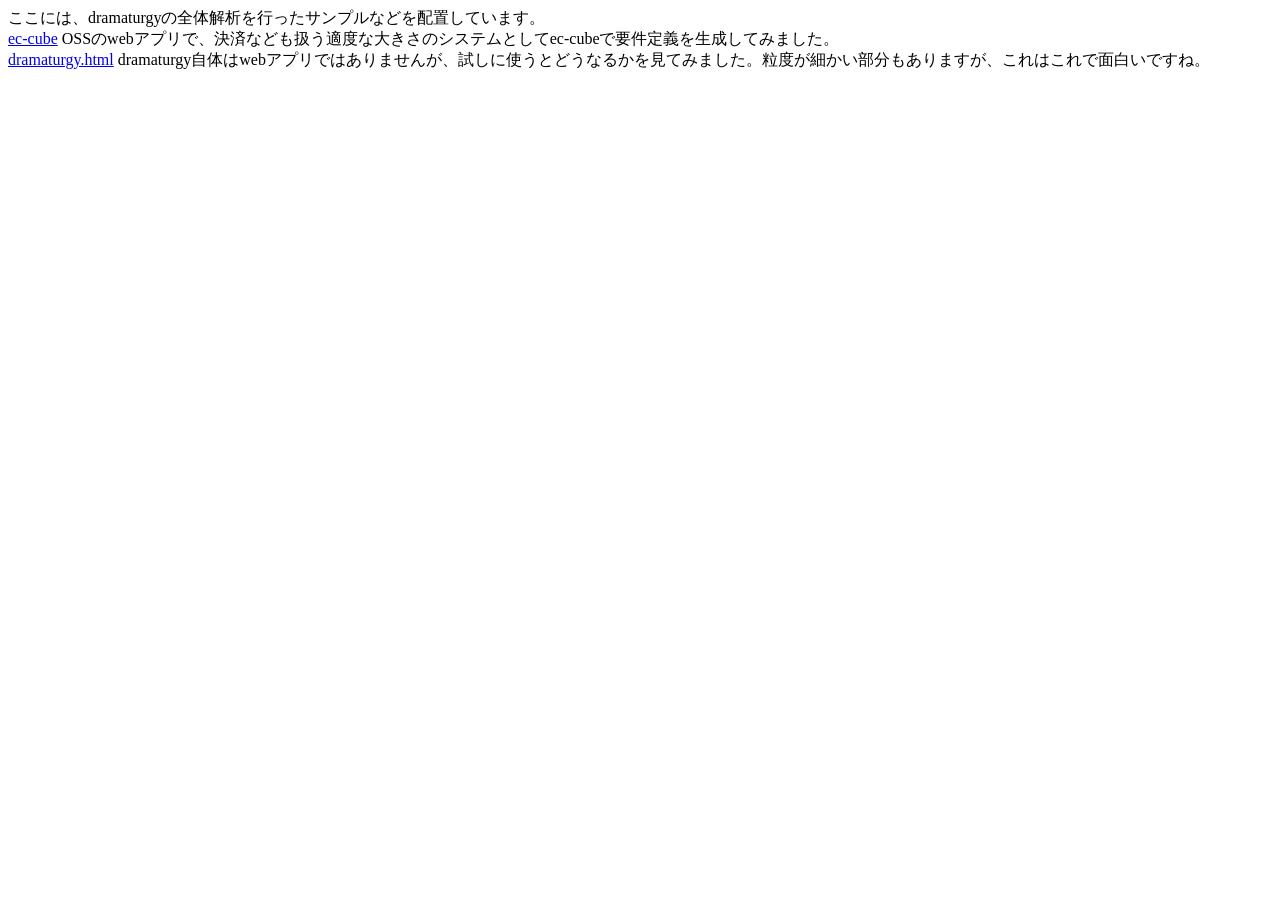
==== commit 48f992d0: "ec-cubeのサンプルと、遷移用のリンクを追加" ====
--- a/docs/index.html
+++ b/docs/index.html
@@ -3,356 +3,12 @@
 <head>
 <meta charset="utf-8">
 <meta name="viewport" content="width=device-width, initial-scale=1">
-<title>意味地図 — </title>
-<style>
-* { box-sizing: border-box; }
-body { font-family: system-ui, -apple-system, "Hiragino Sans", "Noto Sans JP",
-  sans-serif; margin: 0; color: #1c1f23; background: #f6f7f9; line-height: 1.6; }
-.tiny { font-size: 12px; }
-/* Fixed nav height so the sticky lane header can butt right up against it. */
-nav { position: sticky; top: 0; background: #243140; padding: 0 24px;
-  height: 38px; display: flex; align-items: center; gap: 16px;
-  overflow-x: auto; white-space: nowrap; z-index: 10; }
-nav a { color: #cfe0f0; text-decoration: none; font-size: 13px; }
-nav a:hover { color: #fff; }
-/* Standalone export's developer-details toggle, pinned to the right of nav. */
-.nav-dev-toggle { margin-left: auto; font-size: 12px; padding: 3px 10px;
-  color: #cfe0f0; background: #2a3a4c; border: 1px solid #45566a;
-  border-radius: 6px; cursor: pointer; flex: none; }
-.nav-dev-toggle[aria-pressed="true"] { background: #b45309; color: #fff;
-  border-color: #b45309; }
-/* Developer-only items (code refs, APIs, screens, validation): hidden for
-   non-developers, revealed when the app shell adds `dev` to <body>. */
-.dev-only { display: none; }
-body.dev .dev-only { display: revert; }
-main { max-width: 1100px; margin: 0 auto; padding: 24px; }
-section { background: #fff; border: 1px solid #e2e6ea; border-radius: 8px;
-  padding: 20px; margin-bottom: 24px; }
-section > h2 { margin-top: 0; border-bottom: 2px solid #eef1f4; padding-bottom: 8px; }
-/* Anchored items must clear the sticky nav when scrolled to. */
-section, details.box, .box[id], [id^="actor-"],
-[id^="concept-"], [id^="classification-"], [id^="component-"] {
-  scroll-margin-top: 40px; }
-
-/* Area boxes: grid of clickable cards that expand in place. */
-.box-grid { display: grid; grid-template-columns: repeat(auto-fill, minmax(220px, 1fr));
-  gap: 12px; }
-/* No overflow:hidden — it would become the scroll context and break the
-   sticky lane header inside an expanded area's swimlane. */
-details.box { border: 1px solid #d4dae0; border-radius: 8px; background: #fbfcfd; }
-details.box[open] { grid-column: 1 / -1; background: #fff; border-color: #9db4cc; }
-details.box > summary { list-style: none; cursor: pointer; padding: 14px 16px;
-  font-weight: 600; display: flex; align-items: baseline; justify-content: space-between; }
-details.box > summary::-webkit-details-marker { display: none; }
-details.box > summary:hover { background: #eef3f8; }
-details.box .sum-name { font-size: 15px; }
-details.box .body { padding: 0 16px 16px; border-top: 1px solid #eef1f4; }
-
-/* Sub-areas: a parent's detailing. Nested boxes sit in an indented, tinted
-   well inside the parent so a child reads as "part of this area, in detail". */
-.sub-areas { margin-top: 16px; border-top: 1px dashed #c4d0dc; padding-top: 10px; }
-.sub-areas > h4 { margin: 0 0 8px; font-size: 13px; color: #3d6a99; }
-.sub-areas > h4 .tiny { font-weight: 400; }
-.sub-grid { border-left: 3px solid #9db4cc; padding-left: 12px;
-  margin-left: 2px; background: #f5f8fb; border-radius: 0 6px 6px 0; }
-details.box.child { border-color: #c4d0dc; background: #fff; }
-details.box.child[open] { border-color: #9db4cc; }
-/* Banner at the top of a sub-area's detail: names the parent it details. */
-.parent-of { font-size: 12px; color: #5a6573; margin: 10px 0 4px;
-  padding: 4px 8px; background: #eef3f8; border-radius: 4px; display: inline-block; }
-.parent-of a { margin-left: 2px; }
-
-.kv { display: grid; grid-template-columns: 160px 1fr; gap: 4px 12px;
-  font-size: 14px; margin-top: 10px; }
-.kv dt { color: #5a6573; font-weight: 600; }
-.kv dd { margin: 0; }
-.tag { display: inline-block; background: #eef1f4; border-radius: 4px;
-  padding: 1px 8px; margin: 2px; font-size: 12px;
-  max-width: 100%; overflow-wrap: anywhere; word-break: break-word;
-  white-space: normal; vertical-align: top; }
-/* Long unbroken tokens (states, table names) must wrap, not overflow. */
-.brk { overflow-wrap: anywhere; word-break: break-word; }
-td { overflow-wrap: anywhere; }
-.tag.area { background: #e5eefc; }
-a.tag.area { color: #1f4f9c; text-decoration: none; }
-a.tag.area:hover { background: #d3e2fb; }
-.tag.area.undef { background: #fbeaea; color: #9a3b3b; }
-.tag.tagchip { background: #efe7fb; color: #5b3aa6; }
-.tag.val { background: #eef3f7; }
-
-/* Tag legend (groups + tag meanings) */
-.tag-legend { margin: 8px 0 12px; border: 1px solid #e2e6ea; border-radius: 8px;
-  background: #fbfbfd; }
-.tag-legend > summary { cursor: pointer; padding: 8px 12px; font-size: 13px;
-  font-weight: 600; color: #41506a; }
-.tg-grid { display: grid; grid-template-columns: repeat(auto-fill,minmax(240px,1fr));
-  gap: 12px; padding: 8px 12px 12px; }
-.tg-block { border: 1px solid #eef1f4; border-radius: 6px; padding: 8px 10px;
-  background: #fff; }
-.tg-name { font-weight: 600; font-size: 13px; color: #41506a; }
-.tg-tags { list-style: none; margin: 6px 0 0; padding: 0; }
-.tg-tags li { margin: 3px 0; font-size: 12px; }
-
-/* Overview business flow (swimlane) */
-.overview-flow { margin: 12px 0 16px; }
-.overview-flow h4 { margin: 0 0 8px; font-size: 13px; color: #41506a; }
-/* no overflow:hidden here — it would trap the sticky lane header */
-.swimlane { border: 1px solid #e2e6ea; border-radius: 8px; background: #fbfcfd; }
-.sl-title { padding: 6px 10px; font-weight: 600; font-size: 13px;
-  background: #eef3f8; border-bottom: 1px solid #e2e6ea; border-radius: 8px 8px 0 0; }
-/* Lane (actor) header sticks below the page nav while the flow scrolls. */
-.sl-head { display: grid; gap: 0; position: sticky; top: 38px; z-index: 5; }
-.sl-lane { padding: 6px 8px; font-size: 12px; font-weight: 600; color: #41506a;
-  text-align: center; background: #e9eef4; border-right: 1px solid #dde3ea;
-  border-bottom: 1px solid #dde3ea; display: flex; align-items: center;
-  justify-content: center; gap: 5px; }
-.sl-lane:last-child { border-right: 0; }
-/* Person/system icon before an actor name. Color-coded by category. */
-.actor-icon { display: inline-flex; flex: none; line-height: 0; }
-.actor-icon svg { vertical-align: middle; }
-.actor-icon.person { color: #2563eb; }
-.actor-icon.sys { color: #6b7280; }
-.sl-row { display: grid; gap: 0; border-top: 1px solid #eef1f4;
-  background-image: none; }
-/* Boundary between unrelated use cases sharing the same area. */
-.sl-divider { border-top: 2px dashed #b9c4d0; background: #f4f6f9;
-  padding: 4px 10px; }
-.sl-uc-name { font-size: 11px; font-weight: 600; color: #41506a; }
-.sl-uc-name.muted { font-weight: 400; color: #8b95a1; }
-/* faint lane separators down the rows */
-.sl-step { margin: 6px; padding: 6px 8px; font-size: 12px; background: #fff;
-  border: 1px solid #cdd6e0; border-radius: 6px; }
-.sl-n { display: inline-block; min-width: 16px; height: 16px; line-height: 16px;
-  text-align: center; background: #2563eb; color: #fff; border-radius: 50%;
-  font-size: 10px; margin-right: 6px; }
-h3.grp { margin: 18px 0 8px; font-size: 14px; color: #41506a;
-  border-bottom: 1px solid #e7ebf0; padding-bottom: 4px; }
-h3.grp a { color: #2563eb; text-decoration: none; }
-.tag-filter { display: flex; align-items: center; gap: 6px; flex-wrap: wrap;
-  margin: 8px 0 14px; }
-.tagchip.filter { cursor: pointer; border: 1px solid transparent; }
-.tagchip.filter:hover { border-color: #5b3aa6; }
-.tagchip.filter.active { background: #5b3aa6; color: #fff; }
-.tag.concept { background: #e9f5ea; }
-.tag.phys { background: #f3eee2; font-family: ui-monospace, monospace; }
-.conf-high { color: #1a7f37; } .conf-medium { color: #9a6700; }
-.conf-low { color: #cf222e; font-weight: 700; }
-.low-note { background: #fff5f5; border-left: 3px solid #cf222e;
-  padding: 6px 10px; font-size: 13px; margin-top: 8px; }
-table { border-collapse: collapse; width: 100%; font-size: 13px; }
-th, td { border: 1px solid #e2e6ea; padding: 6px 8px; text-align: left; vertical-align: top; }
-th { background: #f0f3f6; }
-.crud { font-family: ui-monospace, monospace; letter-spacing: 1px; }
-.crud .on { color: #1a7f37; font-weight: 700; }
-.crud .off { color: #cbd2d9; }
-code { background: #f0f3f6; padding: 1px 4px; border-radius: 3px; font-size: 12px; }
-.muted { color: #8b95a1; }
-
-/* Inline review pins: a small + on each reviewable item. */
-.rv-pin { border: 1px solid #c4ccd4; background: #fff; color: #2563eb;
-  border-radius: 50%; width: 18px; height: 18px; line-height: 15px;
-  font-size: 13px; padding: 0; margin-left: 6px; cursor: pointer;
-  vertical-align: middle; }
-.rv-pin:hover { background: #2563eb; color: #fff; border-color: #2563eb; }
-
-/* CRUD table controls (sort + filters) */
-.crud-controls { display: flex; gap: 16px; flex-wrap: wrap; margin: 8px 0 12px;
-  font-size: 13px; color: #41506a; align-items: flex-start; }
-/* Make the sort <select> look like the combobox button (resting state). */
-.crud-controls select { font-size: 13px; padding: 4px 26px 4px 10px;
-  border: 1px solid #c4ccd4; border-radius: 6px; background-color: #fff;
-  color: #1c1f23; cursor: pointer; appearance: none; -webkit-appearance: none;
-  background-image: url("data:image/svg+xml;charset=utf8,%3Csvg xmlns='http://www.w3.org/2000/svg' width='10' height='6' viewBox='0 0 10 6' fill='none' stroke='%2341506a' stroke-width='1.5'%3E%3Cpath d='M1 1l4 4 4-4'/%3E%3C/svg%3E");
-  background-repeat: no-repeat; background-position: right 9px center;
-  background-size: 10px 6px; }
-/* Searchable multi-select combobox */
-.ms { position: relative; }
-.ms-btn { font-size: 13px; padding: 4px 10px; border: 1px solid #c4ccd4;
-  border-radius: 6px; background: #fff; cursor: pointer; }
-.ms-panel { position: absolute; z-index: 20; top: 100%; left: 0; margin-top: 4px;
-  width: 260px; max-width: 80vw; background: #fff; border: 1px solid #c4ccd4;
-  border-radius: 8px; box-shadow: 0 6px 20px rgba(0,0,0,.15); padding: 8px; }
-.ms-search { width: 100%; font-size: 13px; padding: 5px 8px; margin-bottom: 6px;
-  border: 1px solid #c4ccd4; border-radius: 6px; }
-.ms-opts { max-height: 240px; overflow: auto; }
-.ms-opt { display: block; font-size: 13px; padding: 3px 4px; cursor: pointer;
-  white-space: normal; }
-.ms-opt:hover { background: #eef3f8; }
-.ms-opt input { margin-right: 6px; }
-/* Subtle jump link at the end of an area / concept cell. */
-a.jump { color: #b6bfca; text-decoration: none; margin-left: 4px; font-size: 11px; }
-a.jump:hover { color: #2563eb; }
-/* Area reference shown next to an actor's action (links to the area). */
-a.area-ref { color: #8b95a1; text-decoration: none; font-size: 12px; }
-a.area-ref:hover { color: #2563eb; }
-</style>
-</head>
+<title>dramaturgy サンプル集</title>
 <body>
-<nav><a href="#actors">登場人物</a><a href="#areas">業務領域</a><a href="#concepts">概念データ</a><a href="#classifications">データの区分値</a><a href="#crud">CRUD</a><a href="#components">構成（システム）</a><a href="#validation" class="dev-only">検証結果</a><button id="dev-toggle" class="nav-dev-toggle" aria-pressed="false">開発者向け詳細</button></nav>
-<main><section id="actors"><h2>登場人物</h2><h3 class="grp">業務上の登場人物</h3><div class="box" id="actor-operator" style="padding:14px;margin-bottom:12px"><h3 style="margin:0 0 6px">操作者</h3><p class="brk">dramaturgy を使う人（開発者・分析担当）。プロンプト生成・パック作成・子領域候補の提示といった機械ステップを実行し、規模警告を見て分割を判断する。多くは web UI の一括初期化からこれらが内部的に呼ばれる。</p><ul><li>ツリー生成の材料を用意する <a class="muted area-ref" href="#area-area_tree">(領域ツリーの構築)</a> — tree-prompt / pack / subdivide でClaudeに渡す材料（プロンプト・分析パック・子領域候補）を機械的に整える。</li><li>コマンドを起動する <a class="muted area-ref" href="#area-cli_core">(CLIディスパッチと共通基盤)</a> — dra &lt;command&gt; を実行し、ディスパッチャ経由で目的のサブコマンドを呼び出す。--help / --version で全体を把握する。</li><li>言語とプロジェクトを設定する <a class="muted area-ref" href="#area-config_i18n">(設定と多言語基盤)</a> — dra setup で ui_lang / content_lang / project を config.json に保存し、各コマンドの言語の既定値を決める。</li><li>カード生成を起動する <a class="muted area-ref" href="#area-map_assembly.area_cards">(領域カード生成)</a> — 対象領域（または全領域）について意味地図カードの生成をClaudeに依頼し、失敗分を後から補う。</li><li>意味地図を組み立てる <a class="muted area-ref" href="#area-map_assembly">(意味地図の組み立てと検証)</a> — カード生成→統合→検査の一連を進め、正本 meaning-map.json を確定させる。</li><li>領域カードを統合する <a class="muted area-ref" href="#area-map_assembly.merge">(領域マップの統合)</a> — dra merge / POST /api/merge で area-maps を1つの meaning-map.json に統合し、検出された問題を確認する。</li><li>意味地図を検査する <a class="muted area-ref" href="#area-map_assembly.validate">(機械的整合性の検査)</a> — dra validate / GET /api/validate で機械的整合性を確認し、エラー/警告を把握する。</li><li>意味地図HTMLを描画・閲覧する <a class="muted area-ref" href="#area-rendering">(意味地図のHTML描画)</a> — dra render / POST /api/render で正本JSONからHTMLを生成し、業務領域・概念・CRUD などを視覚的に確認する。</li><li>目録を作成する <a class="muted area-ref" href="#area-repo_inventory">(リポジトリ目録作成)</a> — dra analyze-repo を実行し、対象リポジトリの source-index.json（ファイル/ディレクトリ目録）を生成する。</li><li>指摘を付けてレビューを駆動する <a class="muted area-ref" href="#area-review">(対話的レビュー（指摘）)</a> — 項目/フィールドに reframe/audit/proposal の指摘を付け、自動実行の結果を確認し、再実行や削除を行う。</li><li>タグ語彙を管理し概念に付与する <a class="muted area-ref" href="#area-tags">(タグ語彙（システム固有）)</a> — 語彙（グループ・意味）を編集し、概念のタグを直接編集する。HTMLではタグで概念を絞り込む。</li><li>ジョブを起動し進捗を追う <a class="muted area-ref" href="#area-web_app.claude_jobs">(Claude Code 連携とジョブ実行)</a> — 領域ツリー/カード生成などのジョブを起動し、/api/jobs のポーリングで進捗とセッションの生存を確認する。</li><li>アプリシェルを操作する <a class="muted area-ref" href="#area-web_app.frontend">(ブラウザUI（アプリシェル）)</a> — プレビュー閲覧・一括初期化・インライン指摘・概念タグ編集・開発者モード切替をブラウザ上で行う。</li><li>Web UI を操作する <a class="muted area-ref" href="#area-web_app">(Web UI とサーバ)</a> — dra serve を起動し、ブラウザで地図を閲覧・編集し、Claudeによる生成・指摘処理を駆動する。</li><li>APIを通じて地図を操作する <a class="muted area-ref" href="#area-web_app.server">(HTTPサーバとAPI)</a> — 状態取得・成果物の書き戻し・機械ステップ実行・一括初期化を /api/... 越しに行う。</li></ul></div><h3 class="grp">アクター扱いのシステム</h3><div class="box" id="actor-claude_code" style="padding:14px;margin-bottom:12px"><h3 style="margin:0 0 6px">Claude Code</h3><p class="brk">意味判断を担う生成主体。ヘッドレス起動され、目録とソースを読んで自然な業務領域ツリーを作り、必要な領域だけを子領域に細分化して area-tree.json を直接書き込む。</p><ul><li>領域ツリーを生成・細分化する <a class="muted area-ref" href="#area-area_tree">(領域ツリーの構築)</a> — 目録を手がかりにソースを読み、業務的に自然な領域ツリーを生成。子領域レビューで大きすぎる/責務混在の領域だけ分割する。</li><li>領域カードを生成する <a class="muted area-ref" href="#area-map_assembly.area_cards">(領域カード生成)</a> — 列挙ファイルを読み、概念・CRUD・登場人物・フローを整理した area-maps/&lt;id&gt;.json を生成する。</li><li>領域カードを生成する <a class="muted area-ref" href="#area-map_assembly">(意味地図の組み立てと検証)</a> — 領域ツリーの各領域について area-maps/&lt;id&gt;.json を生成し、統合の入力を作る。</li><li>指摘を処理する <a class="muted area-ref" href="#area-review">(対話的レビュー（指摘）)</a> — reframe は正本を直接編集、audit は調査結果をJSONで、proposal は将来提案をMarkdownで記録する。</li><li>概念にタグを付与する <a class="muted area-ref" href="#area-tags">(タグ語彙（システム固有）)</a> — カード生成時、語彙（グループ・意味込み）を参考に master/transaction 等のシステム固有タグを概念に付ける。</li><li>ヘッドレスで実行される <a class="muted area-ref" href="#area-web_app.claude_jobs">(Claude Code 連携とジョブ実行)</a> — stream-json で起動され、進捗イベントを流しつつ正本JSONを書き、session_id を返して --resume の継続を可能にする。</li><li>ヘッドレスで意味判断を実行する <a class="muted area-ref" href="#area-web_app">(Web UI とサーバ)</a> — UIが起動したジョブとして領域ツリー/カード生成・指摘処理を実行し、正本JSONを更新する。</li><li>パイプラインの意味判断を実行する <a class="muted area-ref" href="#area-web_app.server">(HTTPサーバとAPI)</a> — _run_init から起動され、領域ツリー/子領域/カードを生成して正本JSONを更新する。</li></ul></div></section><section id="areas"><h2>業務領域</h2><p class="muted">ボックスをクリックすると、その領域の詳細が展開します。子領域は親領域の中に入れ子で表示します。</p><div class="box-grid"><details class="box" id="area-area_tree"><summary><span class="sum-name">領域ツリーの構築</span></summary><div class="body"><p>Claudeに自然な業務領域ツリー(area-tree.json)を作らせ、必要な領域だけ子領域に細分化する</p><div class="overview-flow"><h4>業務フロー概要</h4><div class="swimlane"><div class="sl-title">領域ツリーの生成と細分化の概要</div><div class="sl-head" style="grid-template-columns:repeat(2,1fr)"><div class="sl-lane"><span class="actor-icon person" title="業務上の登場人物"><svg viewBox="0 0 16 16" width="13" height="13" aria-hidden="true"><circle cx="8" cy="4.5" r="2.6" fill="currentColor"/><path d="M2.5 14c0-3 2.5-5 5.5-5s5.5 2 5.5 5z" fill="currentColor"/></svg></span><span class="sl-lane-name">操作者</span></div><div class="sl-lane"><span class="actor-icon sys" title="アクター扱いのシステム"><svg viewBox="0 0 16 16" width="13" height="13" aria-hidden="true"><rect x="2" y="2.5" width="12" height="7" rx="1" fill="none" stroke="currentColor" stroke-width="1.4"/><rect x="6" y="11" width="4" height="2" fill="currentColor"/><rect x="4" y="13" width="8" height="1.4" rx="0.7" fill="currentColor"/></svg></span><span class="sl-lane-name">Claude Code</span></div></div><div class="sl-divider"><span class="sl-uc-name">領域ツリーの生成</span></div><div class="sl-row" style="grid-template-columns:repeat(2,1fr)"><div class="sl-step" style="grid-column:1"><span class="sl-n">1</span>目録(source-index)から領域ツリープロンプトを生成する</div></div><div class="sl-row" style="grid-template-columns:repeat(2,1fr)"><div class="sl-step" style="grid-column:2"><span class="sl-n">2</span>目録を手がかりにソースを読み概念・領域を発見する</div></div><div class="sl-row" style="grid-template-columns:repeat(2,1fr)"><div class="sl-step" style="grid-column:2"><span class="sl-n">3</span>自然な業務領域ツリーを area-tree.json に書き出す</div></div><div class="sl-divider"><span class="sl-uc-name">領域パックの作成</span></div><div class="sl-row" style="grid-template-columns:repeat(2,1fr)"><div class="sl-step" style="grid-column:1"><span class="sl-n">1</span>各領域の分析パックを作り規模（推定トークン）を確認する</div></div><div class="sl-row" style="grid-template-columns:repeat(2,1fr)"><div class="sl-step" style="grid-column:1"><span class="sl-n">2</span>上限超過なら警告（自動分割はしない）</div></div><div class="sl-divider"><span class="sl-uc-name">子領域レビュー</span></div><div class="sl-row" style="grid-template-columns:repeat(2,1fr)"><div class="sl-step" style="grid-column:2"><span class="sl-n">1</span>規模ヒント付きツリーを受け取り細分化要否を判断</div></div><div class="sl-row" style="grid-template-columns:repeat(2,1fr)"><div class="sl-step" style="grid-column:2"><span class="sl-n">2</span>大きすぎる/責務混在の領域だけを子領域に分割しツリー更新</div></div></div></div><dl class="kv"><dt>目的</dt><dd>目録のみを材料にClaudeへプロンプトを渡し、人間が見て自然な業務領域ツリーを生成させる。各領域に対し source_hints に合致するファイルを集めた分析パックを作り（大きすぎれば警告するが自動分割はしない）、子領域レビューで「大きすぎる/責務が混在する領域」だけを自然な子領域に分割して area-tree.json を更新する。領域階層(parent/child/related)の正本はこのツリーであり、後段のカード生成へ階層を引き渡す。</dd><dt>関連領域</dt><dd><a class="tag area" href="#area-repo_inventory">リポジトリ目録作成</a><a class="tag area" href="#area-map_assembly">意味地図の組み立てと検証</a><a class="tag area" href="#area-map_assembly.area_cards">領域カード生成</a><a class="tag area" href="#area-web_app.claude_jobs">Claude Code 連携とジョブ実行</a></dd><dt>登場人物</dt><dd><ul><li><b>操作者</b>: dra tree-prompt で領域ツリー生成プロンプトを生成する, dra pack で領域ごとの分析パックを作る（大きすぎれば警告を見て分割を判断）, dra subdivide で子領域候補の補助材料を出す</li><li><b>Claude Code</b>: 目録を手がかりにソースを読み、自然な業務領域ツリー(area-tree.json)を生成する, 子領域レビューで大きすぎる/責務混在の領域だけを自然な子領域に分割する, 親子/関連の階層をツリーへ書き込み、後段カード生成の正本とする</li></ul></dd><dt>CRUD（概念データ別）</dt><dd><table><tr><th>概念データ</th><th>CRUD</th></tr><tr><td>領域ツリー(area-tree)</td><td><span class="crud"><span class="on">C</span><span class="on">R</span><span class="on">U</span><span class="off">D</span></span></td></tr><tr><td>領域分析パック</td><td><span class="crud"><span class="on">C</span><span class="on">R</span><span class="off">U</span><span class="off">D</span></span></td></tr><tr><td>子領域候補（補助材料）</td><td><span class="crud"><span class="on">C</span><span class="on">R</span><span class="off">U</span><span class="off">D</span></span></td></tr><tr><td>領域ツリープロンプト</td><td><span class="crud"><span class="on">C</span><span class="on">R</span><span class="off">U</span><span class="off">D</span></span></td></tr></table></dd><dt>主要フロー</dt><dd><ul><li>領域ツリープロンプトの生成（build_area_tree_prompt）</li><li>領域パックの作成（build_area_pack）</li><li>子領域候補の提案（suggest_subdivision）</li><li>子領域レビュー（subdivide_review、サーバ駆動）</li></ul></dd><dt class="dev-only">関連API</dt><dd class="dev-only"><span class="muted">—</span></dd><dt class="dev-only">関連画面</dt><dd class="dev-only"><span class="muted">—</span></dd><dt class="dev-only">関連コード</dt><dd class="dev-only"><code>dramaturgy/commands/build_area_tree_prompt.py</code> <code>dramaturgy/commands/build_area_pack.py</code> <code>dramaturgy/commands/suggest_subdivision.py</code> <code>dramaturgy/common/area_match.py</code> <code>dramaturgy/prompts/area_tree.ja.md</code> <code>dramaturgy/prompts/subdivide_review.ja.md</code> <code>dramaturgy/prompts/writeback_area_tree.ja.md</code></dd><dt>注意点</dt><dd><span class="tag">match_files はパス（ディレクトリ/キーワード）への部分一致だけで集めるため、広いヒント（例 &#x27;dramaturgy&#x27;）は無関係ファイルまで拾い規模ヒントが過大になる</span><span class="tag">トークン見積りは ~4文字/トークンの粗い近似で、超過は警告のみ。分割するか否かはClaudeの判断に委ね自動分割しない設計</span><span class="tag">suggest_subdivision はディレクトリ構造だけを根拠に候補を出すため、業務的に自然な境界とは限らない（補助材料の位置づけ）</span><span class="tag">source_hints が dict でなく素のリスト/文字列で来ても許容するなど、Claude出力のゆらぎを _hints で吸収している前提に依存している</span><span class="tag">領域階層の正本はツリー側だが、カード生成側が階層を発明しないようパックへ parent/child/related を載せて渡す約束に依存する</span></dd><dt>未解決の問い</dt><dd><span class="tag">split_review テンプレートが存在するが、サーバの一括初期化は subdivide_review を使う。split_review はCLI/別経路用か、旧版の名残かを確認したい</span></dd><dt>確度</dt><dd><span class="conf-high">高</span></dd></dl></div></details><details class="box" id="area-cli_core"><summary><span class="sum-name">CLIディスパッチと共通基盤</span></summary><div class="body"><p>dra / dramaturgy コマンドの入口と、全コマンドが共有する低レベル基盤（パス・JSON入出力）</p><div class="overview-flow"><h4>業務フロー概要</h4><div class="swimlane"><div class="sl-title">コマンド起動とワークスペース入出力の概要</div><div class="sl-head" style="grid-template-columns:repeat(1,1fr)"><div class="sl-lane"><span class="actor-icon person" title="業務上の登場人物"><svg viewBox="0 0 16 16" width="13" height="13" aria-hidden="true"><circle cx="8" cy="4.5" r="2.6" fill="currentColor"/><path d="M2.5 14c0-3 2.5-5 5.5-5s5.5 2 5.5 5z" fill="currentColor"/></svg></span><span class="sl-lane-name">操作者</span></div></div><div class="sl-divider"><span class="sl-uc-name">サブコマンド振り分け</span></div><div class="sl-row" style="grid-template-columns:repeat(1,1fr)"><div class="sl-step" style="grid-column:1"><span class="sl-n">1</span>dra &lt;command&gt; [options] を実行</div></div><div class="sl-row" style="grid-template-columns:repeat(1,1fr)"><div class="sl-step" style="grid-column:1"><span class="sl-n">2</span>ディスパッチャがコマンド名をレジストリで照合</div></div><div class="sl-row" style="grid-template-columns:repeat(1,1fr)"><div class="sl-step" style="grid-column:1"><span class="sl-n">3</span>未知コマンドならヘルプを出して終了コード2で返す</div></div><div class="sl-row" style="grid-template-columns:repeat(1,1fr)"><div class="sl-step" style="grid-column:1"><span class="sl-n">4</span>該当モジュールを動的import し main(argv) を呼ぶ</div></div><div class="sl-divider"><span class="sl-uc-name">ワークスペース入出力</span></div><div class="sl-row" style="grid-template-columns:repeat(1,1fr)"><div class="sl-step" style="grid-column:1"><span class="sl-n">1</span>サブコマンドが .dramaturgy/ の正本JSONを読み込む</div></div><div class="sl-row" style="grid-template-columns:repeat(1,1fr)"><div class="sl-step" style="grid-column:1"><span class="sl-n">2</span>処理結果を一時ファイル経由で原子的に書き戻す（整形済みUTF-8）</div></div></div></div><dl class="kv"><dt>目的</dt><dd>単一エントリポイント（dra）から各サブコマンドへ振り分け、--help/--version を提供する。あわせて .dramaturgy/ ワークスペース配下の正本JSONを整形済みUTF-8で原子的に読み書きする共通ユーティリティを提供し、他の全領域の土台となる。実際の意味判断やデータ生成は各サブコマンドが行い、この領域はそれらを束ねる「骨組み」に徹する。</dd><dt>関連領域</dt><dd><a class="tag area" href="#area-config_i18n">設定と多言語基盤</a><a class="tag area" href="#area-web_app">Web UI とサーバ</a></dd><dt>登場人物</dt><dd><ul><li><b>操作者</b>: ターミナルで dra / dramaturgy / python -m dramaturgy を実行する, dra &lt;command&gt; でサブコマンドを呼ぶ, dra --help / --version で一覧やバージョンを確認する</li></ul></dd><dt>CRUD（概念データ別）</dt><dd><table><tr><th>概念データ</th><th>CRUD</th></tr><tr><td>サブコマンド定義</td><td><span class="crud"><span class="off">C</span><span class="on">R</span><span class="off">U</span><span class="off">D</span></span></td></tr><tr><td>ワークスペース(.dramaturgy)</td><td><span class="crud"><span class="on">C</span><span class="on">R</span><span class="off">U</span><span class="off">D</span></span></td></tr><tr><td>正本JSON成果物</td><td><span class="crud"><span class="on">C</span><span class="on">R</span><span class="on">U</span><span class="off">D</span></span></td></tr></table></dd><dt>主要フロー</dt><dd><ul><li>サブコマンドのディスパッチ</li><li>正本JSONの原子的書き込み（write_json）</li></ul></dd><dt class="dev-only">関連API</dt><dd class="dev-only"><span class="muted">—</span></dd><dt class="dev-only">関連画面</dt><dd class="dev-only"><span class="muted">—</span></dd><dt class="dev-only">関連コード</dt><dd class="dev-only"><code>dramaturgy/cli.py</code> <code>dramaturgy/__main__.py</code> <code>dramaturgy/__init__.py</code> <code>dramaturgy/common/paths.py</code> <code>dramaturgy/commands/__init__.py</code> <code>pyproject.toml:21</code> <code>dramaturgy.egg-info/entry_points.txt</code></dd><dt>注意点</dt><dd><span class="tag">サブコマンド一覧(COMMANDS)はハードコードされた辞書で、新コマンド追加時はここと pyproject の整合を手で取る必要がある</span><span class="tag">サブコマンドは importlib で動的importするため、モジュール名のタイポはコマンド実行時まで検出されない</span><span class="tag">write_json は同一ディレクトリに .tmp を作って os.replace するため、書き込み先がクロスデバイス（別FS）だと replace が失敗し得る</span><span class="tag">read_json は FileNotFoundError をそのまま投げるため、未生成の成果物を読む呼び出し側が個別に握りつぶす前提になっている</span></dd><dt>未解決の問い</dt><dd><span class="tag">COMMANDS にバージョン互換やプラグインで外部サブコマンドを足す想定はあるか（現状は固定辞書）</span></dd><dt>確度</dt><dd><span class="conf-high">高</span></dd></dl></div></details><details class="box" id="area-config_i18n"><summary><span class="sum-name">設定と多言語基盤</span></summary><div class="body"><p>初回セットアップで config.json を作り、UI言語と生成内容言語の二層モデル・メッセージカタログを管理する</p><div class="overview-flow"><h4>業務フロー概要</h4><div class="swimlane"><div class="sl-title">言語設定と文言解決の概要</div><div class="sl-head" style="grid-template-columns:repeat(1,1fr)"><div class="sl-lane"><span class="actor-icon person" title="業務上の登場人物"><svg viewBox="0 0 16 16" width="13" height="13" aria-hidden="true"><circle cx="8" cy="4.5" r="2.6" fill="currentColor"/><path d="M2.5 14c0-3 2.5-5 5.5-5s5.5 2 5.5 5z" fill="currentColor"/></svg></span><span class="sl-lane-name">操作者</span></div></div><div class="sl-divider"><span class="sl-uc-name">初回セットアップ</span></div><div class="sl-row" style="grid-template-columns:repeat(1,1fr)"><div class="sl-step" style="grid-column:1"><span class="sl-n">1</span>dra setup を起動する</div></div><div class="sl-row" style="grid-template-columns:repeat(1,1fr)"><div class="sl-step" style="grid-column:1"><span class="sl-n">2</span>ui_lang / content_lang / プロジェクト名 / repo_root を入力する</div></div><div class="sl-row" style="grid-template-columns:repeat(1,1fr)"><div class="sl-step" style="grid-column:1"><span class="sl-n">3</span>対応言語(ja/en)を検証し config.json を保存する</div></div><div class="sl-divider"><span class="sl-uc-name">言語の解決と文言差し込み</span></div><div class="sl-row" style="grid-template-columns:repeat(1,1fr)"><div class="sl-step" style="grid-column:1"><span class="sl-n">1</span>別コマンドを実行（必要なら --ui-lang/--content-lang で上書き）</div></div><div class="sl-row" style="grid-template-columns:repeat(1,1fr)"><div class="sl-step" style="grid-column:1"><span class="sl-n">2</span>解決順 引数 &gt; config.json &gt; 既定 で言語を確定する</div></div><div class="sl-row" style="grid-template-columns:repeat(1,1fr)"><div class="sl-step" style="grid-column:1"><span class="sl-n">3</span>Catalog が ui_lang のカタログからCLI/HTML文言を差し込む</div></div><div class="sl-divider"><span class="sl-uc-name">言語不変条件の検査</span></div><div class="sl-row" style="grid-template-columns:repeat(1,1fr)"><div class="sl-step" style="grid-column:1"><span class="sl-n">1</span>validate がカタログのキー欠落・余剰と言語コードを機械検査する</div></div></div></div><dl class="kv"><dt>目的</dt><dd>ui_lang（操作者が読むCLI/HTMLの固定文言）と content_lang（生成される意味地図そのものの言語）を独立に設定・解決し、言語別カタログ（cli/html）から文言を差し込む。対応言語(ja/en)の妥当性や、カタログのキー欠落・余剰を機械検査する不変条件もここに属する。新言語の追加がカタログ追加だけで済む構造を保つ。</dd><dt>関連領域</dt><dd><a class="tag area" href="#area-cli_core">CLIディスパッチと共通基盤</a><a class="tag area" href="#area-rendering">意味地図のHTML描画</a><a class="tag area" href="#area-map_assembly.validate">機械的整合性の検査</a></dd><dt>登場人物</dt><dd><ul><li><b>操作者</b>: dra setup で初回セットアップを行い config.json を作る, ui_lang / content_lang / プロジェクト名 / repo_root を対話または引数で指定する, 各コマンドで --ui-lang / --content-lang を渡して都度上書きする</li></ul></dd><dt>CRUD（概念データ別）</dt><dd><table><tr><th>概念データ</th><th>CRUD</th></tr><tr><td>設定(config.json)</td><td><span class="crud"><span class="on">C</span><span class="on">R</span><span class="on">U</span><span class="off">D</span></span></td></tr><tr><td>メッセージカタログ</td><td><span class="crud"><span class="off">C</span><span class="on">R</span><span class="off">U</span><span class="off">D</span></span></td></tr><tr><td>プロンプトテンプレート</td><td><span class="crud"><span class="off">C</span><span class="on">R</span><span class="off">U</span><span class="off">D</span></span></td></tr></table></dd><dt>主要フロー</dt><dd><ul><li>初回セットアップ（dra setup）</li><li>言語の解決（resolve）</li><li>文言の差し込み（Catalog.t）</li><li>カタログ検査（validate_catalogs）</li></ul></dd><dt class="dev-only">関連API</dt><dd class="dev-only"><span class="muted">—</span></dd><dt class="dev-only">関連画面</dt><dd class="dev-only"><span class="muted">—</span></dd><dt class="dev-only">関連コード</dt><dd class="dev-only"><code>dramaturgy/commands/setup_cmd.py</code> <code>dramaturgy/common/config.py</code> <code>dramaturgy/common/i18n.py</code> <code>dramaturgy/common/__init__.py</code> <code>dramaturgy/common/prompts.py</code> <code>dramaturgy/catalogs/cli/ja.json</code> <code>dramaturgy/catalogs/html/ja.json</code></dd><dt>注意点</dt><dd><span class="tag">対応言語は common/__init__.py の SUPPORTED_LANGS=(&#x27;ja&#x27;,&#x27;en&#x27;) にハードコードされており、追加言語はカタログ＋プロンプトテンプレート両方を揃える必要がある</span><span class="tag">Catalog.t は欠落キー時にキー文字列をそのまま返すため、翻訳漏れが画面/CLIに素通りし得る（validate_catalogs を回さないと気づきにくい）</span><span class="tag">validate_catalogs の参照は既定言語(ja)固定なので、ja 側のキーが欠けると検査の基準自体がずれる</span><span class="tag">config の content_lang と生成済み成果物の content_lang がずれると validate で警告になる（言語を変えたら再生成が前提）</span></dd><dt>未解決の問い</dt><dd><span class="tag">プロンプトテンプレート(prompts/*.md)の言語別キー欠落は validate_catalogs の対象外で、テンプレート不足は実行時に FileNotFoundError でしか検出されない。テンプレートの網羅検査を入れるべきか</span></dd><dt>確度</dt><dd><span class="conf-high">高</span></dd></dl></div></details><details class="box" id="area-map_assembly"><summary><span class="sum-name">意味地図の組み立てと検証</span></summary><div class="body"><p>各領域のカードを生成し、統合・機械検査して正本の meaning-map.json を組み立てる</p><div class="overview-flow"><h4>業務フロー概要</h4><div class="swimlane"><div class="sl-title">意味地図の組み立て工程の概要</div><div class="sl-head" style="grid-template-columns:repeat(2,1fr)"><div class="sl-lane"><span class="actor-icon person" title="業務上の登場人物"><svg viewBox="0 0 16 16" width="13" height="13" aria-hidden="true"><circle cx="8" cy="4.5" r="2.6" fill="currentColor"/><path d="M2.5 14c0-3 2.5-5 5.5-5s5.5 2 5.5 5z" fill="currentColor"/></svg></span><span class="sl-lane-name">操作者</span></div><div class="sl-lane"><span class="actor-icon sys" title="アクター扱いのシステム"><svg viewBox="0 0 16 16" width="13" height="13" aria-hidden="true"><rect x="2" y="2.5" width="12" height="7" rx="1" fill="none" stroke="currentColor" stroke-width="1.4"/><rect x="6" y="11" width="4" height="2" fill="currentColor"/><rect x="4" y="13" width="8" height="1.4" rx="0.7" fill="currentColor"/></svg></span><span class="sl-lane-name">Claude Code</span></div></div><div class="sl-divider"><span class="sl-uc-name">意味地図の組み立て</span></div><div class="sl-row" style="grid-template-columns:repeat(2,1fr)"><div class="sl-step" style="grid-column:1"><span class="sl-n">1</span>確定した領域ツリーをもとに組み立てを開始する</div></div><div class="sl-row" style="grid-template-columns:repeat(2,1fr)"><div class="sl-step" style="grid-column:2"><span class="sl-n">2</span>領域ごとに関連ファイルを読み意味地図カードを生成する</div></div><div class="sl-row" style="grid-template-columns:repeat(2,1fr)"><div class="sl-step" style="grid-column:1"><span class="sl-n">3</span>全カードを1つの meaning-map.json に統合(merge)する</div></div><div class="sl-row" style="grid-template-columns:repeat(2,1fr)"><div class="sl-step" style="grid-column:1"><span class="sl-n">4</span>概念中心にCRUDを集約し、ID重複・概念名の揺れ・孤立領域を検出する</div></div><div class="sl-row" style="grid-template-columns:repeat(2,1fr)"><div class="sl-step" style="grid-column:1"><span class="sl-n">5</span>機械的整合性（参照・親子/関連・循環・言語不変条件）を検査(validate)する</div></div><div class="sl-row" style="grid-template-columns:repeat(2,1fr)"><div class="sl-step" style="grid-column:1"><span class="sl-n">6</span>問題のある領域だけ再生成し、正本 meaning-map.json を確定する</div></div></div></div><dl class="kv"><dt>目的</dt><dd>確定した領域ツリーをもとに、領域ごとの意味地図カード（登場人物の行動・概念・フロー・CRUD・概念データ・区分・コード参照・状態遷移・注意点）をClaudeに生成させ、それらを1つの meaning-map.json に統合し、機械的に検査可能な整合性を確認する一連の組み立て工程。CRUDは概念データ側を正本とし、登場人物/概念/区分/構成要素の語彙モデルもここで定まる。詳細は子領域（カード生成 / 統合 / 検査）に委ね、本領域は全体像と成果物の正本 meaning-map をまとめる傘として位置づく。</dd><dt>関連領域</dt><dd><a class="tag area" href="#area-area_tree">領域ツリーの構築</a><a class="tag area" href="#area-rendering">意味地図のHTML描画</a><a class="tag area" href="#area-tags">タグ語彙（システム固有）</a><a class="tag area" href="#area-repo_inventory">リポジトリ目録作成</a><a class="tag area" href="#area-review">対話的レビュー（指摘）</a><a class="tag area" href="#area-web_app.server">HTTPサーバとAPI</a></dd><dt>登場人物</dt><dd><ul><li><b>操作者</b>: 一括初期化（または個別コマンド）で組み立て工程を起動する, merge / validate のレポートを確認し、問題があれば該当領域を再生成する</li><li><b>Claude Code</b>: 領域ごとにソースを読み、意味地図カード(area-maps/&lt;id&gt;.json)を生成する, 概念データ・区分・登場人物・構成要素・CRUD を業務的意味に圧縮して整理する</li></ul></dd><dt>CRUD（概念データ別）</dt><dd><table><tr><th>概念データ</th><th>CRUD</th></tr><tr><td>意味地図(meaning-map)</td><td><span class="crud"><span class="on">C</span><span class="on">R</span><span class="on">U</span><span class="off">D</span></span></td></tr><tr><td>領域カード(area-map)</td><td><span class="crud"><span class="on">C</span><span class="on">R</span><span class="off">U</span><span class="off">D</span></span></td></tr></table></dd><dt>主要フロー</dt><dd><ul><li>組み立て工程の全体（カード生成→統合→検査）</li></ul></dd><dt class="dev-only">関連API</dt><dd class="dev-only"><span class="muted">—</span></dd><dt class="dev-only">関連画面</dt><dd class="dev-only"><span class="muted">—</span></dd><dt class="dev-only">関連コード</dt><dd class="dev-only"><code>dramaturgy/commands/merge_maps.py</code> <code>dramaturgy/commands/validate_map.py</code> <code>dramaturgy/prompts/area_card.ja.md</code> <code>dramaturgy/prompts/writeback_area_card.ja.md</code></dd><dt>注意点</dt><dd><span class="tag">本領域は傘であり、具体的な責務（生成・統合・検査）は子領域に分散する。詳細はそちらを参照</span><span class="tag">統合は最初の content_lang を採用し言語不一致は警告どまりのため、混在した言語のカードが残ると地図の本文言語がぶれる</span><span class="tag">validate はテーブル名/API名の存在は照合しない（正本リストを持たない）ため、誤った概念名は機械検査をすり抜け得る</span></dd><dt>未解決の問い</dt><dd><span class="tag">区分(classifications)・構成要素(components)の語彙の最終的な整合性チェックは現状 merge/validate のどこまで及ぶか（IDマージと参照整合は行うが、意味的妥当性はClaude任せ）</span></dd><dt>確度</dt><dd><span class="conf-high">高</span></dd></dl><div class="sub-areas"><h4>子領域 <span class="muted tiny">（この領域の一部を詳細化したもの）</span></h4><div class="box-grid sub-grid"><details class="box child" id="area-map_assembly.area_cards"><summary><span class="sum-name">領域カード生成</span></summary><div class="body"><div class="parent-of">次の領域の詳細化: <a class="tag area" href="#area-map_assembly">意味地図の組み立てと検証</a></div><p>1領域ごとに関連ファイルをClaudeに読ませ、その領域の意味地図カードを生成させる</p><div class="overview-flow"><h4>業務フロー概要</h4><div class="swimlane"><div class="sl-title">領域カード生成の概要</div><div class="sl-head" style="grid-template-columns:repeat(2,1fr)"><div class="sl-lane"><span class="actor-icon person" title="業務上の登場人物"><svg viewBox="0 0 16 16" width="13" height="13" aria-hidden="true"><circle cx="8" cy="4.5" r="2.6" fill="currentColor"/><path d="M2.5 14c0-3 2.5-5 5.5-5s5.5 2 5.5 5z" fill="currentColor"/></svg></span><span class="sl-lane-name">操作者</span></div><div class="sl-lane"><span class="actor-icon sys" title="アクター扱いのシステム"><svg viewBox="0 0 16 16" width="13" height="13" aria-hidden="true"><rect x="2" y="2.5" width="12" height="7" rx="1" fill="none" stroke="currentColor" stroke-width="1.4"/><rect x="6" y="11" width="4" height="2" fill="currentColor"/><rect x="4" y="13" width="8" height="1.4" rx="0.7" fill="currentColor"/></svg></span><span class="sl-lane-name">Claude Code</span></div></div><div class="sl-divider"><span class="sl-uc-name">領域カードの生成</span></div><div class="sl-row" style="grid-template-columns:repeat(2,1fr)"><div class="sl-step" style="grid-column:1"><span class="sl-n">1</span>対象 area-id を指定してカード生成を要求する</div></div><div class="sl-row" style="grid-template-columns:repeat(2,1fr)"><div class="sl-step" style="grid-column:1"><span class="sl-n">2</span>ツリーから領域を引き、分析パックとタグ語彙でプロンプトを組む</div></div><div class="sl-row" style="grid-template-columns:repeat(2,1fr)"><div class="sl-step" style="grid-column:2"><span class="sl-n">3</span>パックのファイルを開いて読み、概念・フロー・登場人物を発見する</div></div><div class="sl-row" style="grid-template-columns:repeat(2,1fr)"><div class="sl-step" style="grid-column:2"><span class="sl-n">4</span>物理テーブルを概念データに圧縮し、概念別CRUD/区分/タグを付ける</div></div><div class="sl-row" style="grid-template-columns:repeat(2,1fr)"><div class="sl-step" style="grid-column:2"><span class="sl-n">5</span>area-maps/&lt;id&gt;.json を直接書き込む（階層はツリーをコピー）</div></div><div class="sl-divider"><span class="sl-uc-name">一括初期化での全領域カード生成</span></div><div class="sl-row" style="grid-template-columns:repeat(2,1fr)"><div class="sl-step" style="grid-column:1"><span class="sl-n">1</span>一括初期化では全領域をループし、失敗領域はスキップして後で再生成</div></div></div></div><dl class="kv"><dt>目的</dt><dd>領域ツリーの各領域について、分析パックとタグ語彙をプロンプトに載せてClaudeに渡し、登場人物の行動・主要概念・フロー・CRUD・概念データ・関連コード/API/画面・状態遷移・注意点・confidence を備えたカードJSON(area-maps/&lt;id&gt;.json)を書かせる。階層はツリーの値をコピーさせ発明させない。</dd><dt>関連領域</dt><dd><a class="tag area" href="#area-area_tree">領域ツリーの構築</a><a class="tag area" href="#area-tags">タグ語彙（システム固有）</a><a class="tag area" href="#area-web_app.claude_jobs">Claude Code 連携とジョブ実行</a></dd><dt>登場人物</dt><dd><ul><li><b>操作者</b>: 対象領域を指定してカード生成を起動する（個別、または一括初期化で全領域）, 失敗した領域を後から個別に再生成する</li><li><b>Claude Code</b>: 分析パックに列挙されたファイルを実際に開いて読む, テーブル/API/画面/フロー/状態遷移を発見し概念データに圧縮する, writeback指示に従い area-maps/&lt;id&gt;.json を直接書き込む</li></ul></dd><dt>CRUD（概念データ別）</dt><dd><table><tr><th>概念データ</th><th>CRUD</th></tr><tr><td>領域カード(area-map)</td><td><span class="crud"><span class="on">C</span><span class="off">R</span><span class="off">U</span><span class="off">D</span></span></td></tr><tr><td>領域カード生成プロンプト</td><td><span class="crud"><span class="on">C</span><span class="on">R</span><span class="off">U</span><span class="off">D</span></span></td></tr></table></dd><dt>主要フロー</dt><dd><ul><li>カード生成プロンプトの組み立て（area_card_prompt）</li><li>一括初期化での全領域カード生成（_run_init の該当ステップ）</li></ul></dd><dt class="dev-only">関連API</dt><dd class="dev-only"><span class="tag">POST /api/jobs/area-card</span></dd><dt class="dev-only">関連画面</dt><dd class="dev-only"><span class="muted">—</span></dd><dt class="dev-only">関連コード</dt><dd class="dev-only"><code>dramaturgy/server/prompt_jobs.py:83</code> <code>dramaturgy/server/api.py:276</code> <code>dramaturgy/server/api.py:373</code> <code>dramaturgy/commands/build_area_pack.py:28</code> <code>dramaturgy/prompts/area_card.ja.md</code> <code>dramaturgy/prompts/writeback_area_card.ja.md</code></dd><dt>注意点</dt><dd><span class="tag">カード生成はClaudeのヘッドレス実行に依存し、一時的なAPIエラーはリトライするが、超過した領域はスキップされ部分的な地図になる</span><span class="tag">階層(parent/child/related)はツリーをコピーさせる約束だが、Claudeが領域IDを発明することがあり、merge 側の防御(dropped_area_refs)で取り除く前提</span><span class="tag">tag_vocabulary が未定義だと『master/transaction 等をシステム固有に推測せよ』という弱い指示になり、タグ付けの一貫性はClaude任せ</span><span class="tag">build_pack の match_files が広いヒントで無関係ファイルを拾うと、Claudeに渡る読みどころにノイズが混じる</span></dd><dt>未解決の問い</dt><dd><span class="tag">area-maps/&lt;id&gt;.json の既存ファイル（人間の編集）を尊重しつつ更新する指示はプロンプトにあるが、実際にはClaudeが全面上書きしがちで、人間編集の保全がどこまで守られるか</span></dd><dt>確度</dt><dd><span class="conf-high">高</span></dd></dl></div></details><details class="box child" id="area-map_assembly.merge"><summary><span class="sum-name">領域マップの統合</span></summary><div class="body"><div class="parent-of">次の領域の詳細化: <a class="tag area" href="#area-map_assembly">意味地図の組み立てと検証</a></div><p>領域ごとのカードを1つの meaning-map.json に統合し、ID重複や概念名の揺れ・孤立領域を検出する</p><div class="overview-flow"><h4>業務フロー概要</h4><div class="swimlane"><div class="sl-title">領域カード統合の概要</div><div class="sl-head" style="grid-template-columns:repeat(1,1fr)"><div class="sl-lane"><span class="actor-icon person" title="業務上の登場人物"><svg viewBox="0 0 16 16" width="13" height="13" aria-hidden="true"><circle cx="8" cy="4.5" r="2.6" fill="currentColor"/><path d="M2.5 14c0-3 2.5-5 5.5-5s5.5 2 5.5 5z" fill="currentColor"/></svg></span><span class="sl-lane-name">操作者</span></div></div><div class="sl-divider"><span class="sl-uc-name">領域マップの統合</span></div><div class="sl-row" style="grid-template-columns:repeat(1,1fr)"><div class="sl-step" style="grid-column:1"><span class="sl-n">1</span>area-maps/*.json を入力として統合を開始する</div></div><div class="sl-row" style="grid-template-columns:repeat(1,1fr)"><div class="sl-step" style="grid-column:1"><span class="sl-n">2</span>領域/概念/フロー/区分/構成要素をIDでまとめ、登場人物は行動を結合する</div></div><div class="sl-row" style="grid-template-columns:repeat(1,1fr)"><div class="sl-step" style="grid-column:1"><span class="sl-n">3</span>各領域の concept_crud を概念側 crud_by_area / related_areas に集約する</div></div><div class="sl-row" style="grid-template-columns:repeat(1,1fr)"><div class="sl-step" style="grid-column:1"><span class="sl-n">4</span>概念名の揺れ・ID重複を検出する</div></div><div class="sl-row" style="grid-template-columns:repeat(1,1fr)"><div class="sl-step" style="grid-column:1"><span class="sl-n">5</span>実在しない領域IDへの parent/child/related 参照を除去し記録する</div></div><div class="sl-row" style="grid-template-columns:repeat(1,1fr)"><div class="sl-step" style="grid-column:1"><span class="sl-n">6</span>関連リンクを対称に補完し親子整合・孤立領域を判定する</div></div><div class="sl-row" style="grid-template-columns:repeat(1,1fr)"><div class="sl-step" style="grid-column:1"><span class="sl-n">7</span>merge_report を添えて meaning-map.json に書き出す</div></div></div></div><dl class="kv"><dt>目的</dt><dd>複数の area-map を統合し、領域/概念/登場人物/フロー/区分/構成要素をIDでまとめる。各領域の concept_crud を概念側の crud_by_area / related_areas に集約し、概念名の揺れ・ID重複・親子整合・孤立領域を検出する。実在しない領域IDへの参照は防御的に除去して merge_report に記録する。</dd><dt>関連領域</dt><dd><a class="tag area" href="#area-map_assembly.validate">機械的整合性の検査</a></dd><dt>登場人物</dt><dd><ul><li><b>操作者</b>: dra merge（または一括初期化の統合ステップ）で領域カードを統合する, merge_report を見てID重複・概念名の揺れ・孤立領域・除去された参照を確認する</li></ul></dd><dt>CRUD（概念データ別）</dt><dd><table><tr><th>概念データ</th><th>CRUD</th></tr><tr><td>領域カード(area-map)</td><td><span class="crud"><span class="off">C</span><span class="on">R</span><span class="off">U</span><span class="off">D</span></span></td></tr><tr><td>意味地図(meaning-map)</td><td><span class="crud"><span class="on">C</span><span class="off">R</span><span class="off">U</span><span class="off">D</span></span></td></tr><tr><td>統合レポート(merge_report)</td><td><span class="crud"><span class="on">C</span><span class="off">R</span><span class="off">U</span><span class="off">D</span></span></td></tr></table></dd><dt>主要フロー</dt><dd><ul><li>領域マップの統合（merge）</li><li>概念中心CRUDの集約（_aggregate_concept_crud）</li></ul></dd><dt class="dev-only">関連API</dt><dd class="dev-only"><span class="tag">POST /api/merge</span></dd><dt class="dev-only">関連画面</dt><dd class="dev-only"><span class="muted">—</span></dd><dt class="dev-only">関連コード</dt><dd class="dev-only"><code>dramaturgy/commands/merge_maps.py:71</code> <code>dramaturgy/commands/merge_maps.py:40</code> <code>dramaturgy/commands/merge_maps.py:21</code> <code>dramaturgy/commands/merge_maps.py:124</code> <code>dramaturgy/server/api.py:203</code></dd><dt>注意点</dt><dd><span class="tag">content_lang が複数混在しても警告のみで最初の値を採用するため、言語の混ざったカードが残ると地図の本文言語がぶれる</span><span class="tag">概念名の揺れ(name_drift)は検出して報告するだけで自動統合はしない。重複概念は人手/Claudeで解消する必要がある</span><span class="tag">未定義の概念IDはスタブ概念として残るため、誤った concept_id がスタブとして地図に現れ得る</span><span class="tag">ID重複は最初の1件を採用し後続を duplicate として捨てるため、後勝ちの上書きはされない（同一IDの内容差異は失われる）</span></dd><dt>未解決の問い</dt><dd><span class="tag">name_drift で見つかった概念名の揺れを、レビュー(reframe)で解消する運用が標準か、merge 側で半自動マージする余地があるか</span></dd><dt>確度</dt><dd><span class="conf-high">高</span></dd></dl></div></details><details class="box child" id="area-map_assembly.validate"><summary><span class="sum-name">機械的整合性の検査</span></summary><div class="body"><div class="parent-of">次の領域の詳細化: <a class="tag area" href="#area-map_assembly">意味地図の組み立てと検証</a></div><p>意味地図の機械検査（参照ファイルの存在・親子/関連の整合・循環・言語不変条件）を行う</p><div class="overview-flow"><h4>業務フロー概要</h4><div class="swimlane"><div class="sl-title">意味地図の機械検査の概要</div><div class="sl-head" style="grid-template-columns:repeat(1,1fr)"><div class="sl-lane"><span class="actor-icon person" title="業務上の登場人物"><svg viewBox="0 0 16 16" width="13" height="13" aria-hidden="true"><circle cx="8" cy="4.5" r="2.6" fill="currentColor"/><path d="M2.5 14c0-3 2.5-5 5.5-5s5.5 2 5.5 5z" fill="currentColor"/></svg></span><span class="sl-lane-name">操作者</span></div></div><div class="sl-divider"><span class="sl-uc-name">整合性検査</span></div><div class="sl-row" style="grid-template-columns:repeat(1,1fr)"><div class="sl-step" style="grid-column:1"><span class="sl-n">1</span>meaning-map.json と source-index.json を読み込む</div></div><div class="sl-row" style="grid-template-columns:repeat(1,1fr)"><div class="sl-step" style="grid-column:1"><span class="sl-n">2</span>言語不変条件（content_lang・config一致・カタログ整合）を検査する</div></div><div class="sl-row" style="grid-template-columns:repeat(1,1fr)"><div class="sl-step" style="grid-column:1"><span class="sl-n">3</span>code_refs の参照先ファイルが実在するか確認する</div></div><div class="sl-row" style="grid-template-columns:repeat(1,1fr)"><div class="sl-step" style="grid-column:1"><span class="sl-n">4</span>parent/child・related_area の整合と循環の不在を検査する</div></div><div class="sl-row" style="grid-template-columns:repeat(1,1fr)"><div class="sl-step" style="grid-column:1"><span class="sl-n">5</span>confidence: low の項目を（非失敗の）注意として一覧化する</div></div><div class="sl-row" style="grid-template-columns:repeat(1,1fr)"><div class="sl-step" style="grid-column:1"><span class="sl-n">6</span>エラーがあれば終了コード1、無ければ合格として報告する</div></div></div></div><dl class="kv"><dt>目的</dt><dd>機械的に確実に検査できる整合性のみを確認する。code_refs の実在、parent/child・related_area の整合と循環の不在、低confidence項目の一覧化、config と meaning-map の content_lang 一致、カタログのキー欠落などの言語不変条件を検査する。テーブル名やAPI名の「存在」は正本リストを持たないため検査しない。</dd><dt>関連領域</dt><dd><a class="tag area" href="#area-map_assembly.merge">領域マップの統合</a><a class="tag area" href="#area-config_i18n">設定と多言語基盤</a></dd><dt>登場人物</dt><dd><ul><li><b>操作者</b>: dra validate（または一括初期化の検査ステップ）で意味地図を検査する, エラー/警告の一覧を見て、該当領域やカタログを修正する</li></ul></dd><dt>CRUD（概念データ別）</dt><dd><table><tr><th>概念データ</th><th>CRUD</th></tr><tr><td>意味地図(meaning-map)</td><td><span class="crud"><span class="off">C</span><span class="on">R</span><span class="off">U</span><span class="off">D</span></span></td></tr><tr><td>ソース目録(source-index)</td><td><span class="crud"><span class="off">C</span><span class="on">R</span><span class="off">U</span><span class="off">D</span></span></td></tr><tr><td>検証レポート</td><td><span class="crud"><span class="on">C</span><span class="off">R</span><span class="off">U</span><span class="off">D</span></span></td></tr></table></dd><dt>主要フロー</dt><dd><ul><li>意味地図の機械検査（validate）</li></ul></dd><dt class="dev-only">関連API</dt><dd class="dev-only"><span class="tag">GET /api/validate</span></dd><dt class="dev-only">関連画面</dt><dd class="dev-only"><span class="muted">—</span></dd><dt class="dev-only">関連コード</dt><dd class="dev-only"><code>dramaturgy/commands/validate_map.py:70</code> <code>dramaturgy/commands/validate_map.py:42</code> <code>dramaturgy/commands/validate_map.py:29</code> <code>dramaturgy/common/i18n.py:71</code> <code>dramaturgy/server/api.py:221</code></dd><dt>注意点</dt><dd><span class="tag">検査対象は『機械的に確実に分かるもの』に限定。テーブル名/API名の存在は正本リストが無いため照合せず、誤った概念名はすり抜け得る</span><span class="tag">code_refs の存在確認は source-index 集合 or 実ファイルの二段だが、source-index が古いと実在ファイルでも一旦集合に無く実FS確認に頼る</span><span class="tag">CRUD整合の検査は『concept か . を含む id 形キー』のみを対象とし、素の業務名キーは検査されない（誤記が通り得る）</span><span class="tag">content_lang と config の不一致は警告どまり（エラーにしない）。言語ずれは合格扱いになり得る</span><span class="tag">validate_map.py の concept 由来チェックは旧 crud_summary フィールドを見ており、現行の概念中心CRUD(concept_crud/crud_by_area)とは別系統で、実質ほぼ作動しない可能性がある</span></dd><dt>未解決の問い</dt><dd><span class="tag">crud_summary を参照する検査(120行付近)は現行スキーマ(concept_crud)に追随していない名残では。crud_by_area ベースの参照整合検査に更新すべきか</span></dd><dt>確度</dt><dd><span class="conf-high">高</span></dd></dl></div></details></div></div></div></details><details class="box" id="area-rendering"><summary><span class="sum-name">意味地図のHTML描画</span></summary><div class="body"><p>meaning-map.json を単一の静的HTMLビューに描画する（スイムレーン・CRUD表・概念・登場人物など）</p><div class="overview-flow"><h4>業務フロー概要</h4><div class="swimlane"><div class="sl-title">意味地図HTMLの描画の概要</div><div class="sl-head" style="grid-template-columns:repeat(1,1fr)"><div class="sl-lane"><span class="actor-icon person" title="業務上の登場人物"><svg viewBox="0 0 16 16" width="13" height="13" aria-hidden="true"><circle cx="8" cy="4.5" r="2.6" fill="currentColor"/><path d="M2.5 14c0-3 2.5-5 5.5-5s5.5 2 5.5 5z" fill="currentColor"/></svg></span><span class="sl-lane-name">操作者</span></div></div><div class="sl-divider"><span class="sl-uc-name">HTML描画</span></div><div class="sl-row" style="grid-template-columns:repeat(1,1fr)"><div class="sl-step" style="grid-column:1"><span class="sl-n">1</span>dra render（または web UI の描画）を起動する</div></div><div class="sl-row" style="grid-template-columns:repeat(1,1fr)"><div class="sl-step" style="grid-column:1"><span class="sl-n">2</span>meaning-map.json と tags.json を読み込む</div></div><div class="sl-row" style="grid-template-columns:repeat(1,1fr)"><div class="sl-step" style="grid-column:1"><span class="sl-n">3</span>ui_lang のHTMLカタログで固定文言、content_lang で本文を組む</div></div><div class="sl-row" style="grid-template-columns:repeat(1,1fr)"><div class="sl-step" style="grid-column:1"><span class="sl-n">4</span>登場人物・領域(スイムレーン)・概念・区分・CRUD・構成・検証を各セクションに描く</div></div><div class="sl-row" style="grid-template-columns:repeat(1,1fr)"><div class="sl-step" style="grid-column:1"><span class="sl-n">5</span>+ピン・dev-only切替・フィルタ用の埋め込みスクリプトを付ける</div></div><div class="sl-row" style="grid-template-columns:repeat(1,1fr)"><div class="sl-step" style="grid-column:1"><span class="sl-n">6</span>単一の自己完結HTMLとして出力する</div></div></div></div><dl class="kv"><dt>目的</dt><dd>正本JSONから自己完結HTMLを生成する。業務領域はクリックで展開するボックス群とし、展開時に「未経験者でも全体像が分かる」概要業務フローをスイムレーン（縦レーン＝登場人物）で描く。概念データ（タグ・物理テーブル・状態）、登場人物（person/system別）、区分、構成要素、CRUD（並び替え・絞り込み可能な単一表）、検証結果を描画する。固定文言は ui_lang、本文は content_lang。開発者向け項目は dev-only クラスで切替。インライン指摘用の + ピンも埋め込む。</dd><dt>関連領域</dt><dd><a class="tag area" href="#area-map_assembly">意味地図の組み立てと検証</a><a class="tag area" href="#area-tags">タグ語彙（システム固有）</a><a class="tag area" href="#area-web_app">Web UI とサーバ</a><a class="tag area" href="#area-config_i18n">設定と多言語基盤</a><a class="tag area" href="#area-review">対話的レビュー（指摘）</a><a class="tag area" href="#area-web_app.frontend">ブラウザUI（アプリシェル）</a></dd><dt>登場人物</dt><dd><ul><li><b>操作者</b>: dra render（または web UI の描画/プレビュー）でHTMLを生成する, 生成された自己完結HTMLを開いて全体像を閲覧する, 開発者モードを切り替えて開発者向け項目の表示/非表示を選ぶ</li></ul></dd><dt>CRUD（概念データ別）</dt><dd><table><tr><th>概念データ</th><th>CRUD</th></tr><tr><td>意味地図(meaning-map)</td><td><span class="crud"><span class="off">C</span><span class="on">R</span><span class="off">U</span><span class="off">D</span></span></td></tr><tr><td>タグ語彙(tags.json)</td><td><span class="crud"><span class="off">C</span><span class="on">R</span><span class="off">U</span><span class="off">D</span></span></td></tr><tr><td>意味地図HTML</td><td><span class="crud"><span class="on">C</span><span class="off">R</span><span class="off">U</span><span class="off">D</span></span></td></tr></table></dd><dt>主要フロー</dt><dd><ul><li>HTMLの組み立て（render_html）</li><li>領域ボックスとスイムレーン（render_areas / render_swimlane）</li><li>概念データ表とCRUD表（render_concept_tables / render_crud）</li></ul></dd><dt class="dev-only">関連API</dt><dd class="dev-only"><span class="tag">POST /api/render</span><span class="tag">GET /api/view</span></dd><dt class="dev-only">関連画面</dt><dd class="dev-only"><span class="tag">意味地図HTML（自己完結ビュー）</span></dd><dt class="dev-only">関連コード</dt><dd class="dev-only"><code>dramaturgy/commands/render_html.py:837</code> <code>dramaturgy/commands/render_html.py:295</code> <code>dramaturgy/commands/render_html.py:487</code> <code>dramaturgy/commands/render_html.py:575</code> <code>dramaturgy/commands/render_html.py:632</code> <code>dramaturgy/server/api.py:233</code></dd><dt>注意点</dt><dd><span class="tag">render_html は1ファイル約1080行で、CSS・描画関数・埋め込みJSが密結合。1関数の変更が広く波及しやすい</span><span class="tag">本文は content_lang のまま、chrome は ui_lang から差し込むため、混在時の見え方（特に &lt;html lang&gt;）は content_lang 固定になる</span><span class="tag">描画は meaning-map.json をそのまま信頼するため、未定義の actor_id/concept_id 参照はスイムレーンやCRUDで欠落/未定義表示になり得る</span><span class="tag">+ピンやフィルタの挙動は埋め込み&lt;script&gt;に依存し、iframe外で単体表示すると一部機能（指摘発行）は no-op になる</span></dd><dt>未解決の問い</dt><dd><span class="tag">巨大化した render_html.py を描画関数単位のモジュールへ分割すべきか（現状は単一ファイル方針）。意味地図上は単一責務(HTML描画)なので領域分割はしない判断</span></dd><dt>確度</dt><dd><span class="conf-high">高</span></dd></dl></div></details><details class="box" id="area-repo_inventory"><summary><span class="sum-name">リポジトリ目録作成</span></summary><div class="body"><p>解析対象リポジトリのファイル/ディレクトリ目録を機械的に収集する（意味抽出はしない）</p><div class="overview-flow"><h4>業務フロー概要</h4><div class="swimlane"><div class="sl-title">リポジトリ目録の収集の概要</div><div class="sl-head" style="grid-template-columns:repeat(1,1fr)"><div class="sl-lane"><span class="actor-icon person" title="業務上の登場人物"><svg viewBox="0 0 16 16" width="13" height="13" aria-hidden="true"><circle cx="8" cy="4.5" r="2.6" fill="currentColor"/><path d="M2.5 14c0-3 2.5-5 5.5-5s5.5 2 5.5 5z" fill="currentColor"/></svg></span><span class="sl-lane-name">操作者</span></div></div><div class="sl-divider"><span class="sl-uc-name">目録の作成</span></div><div class="sl-row" style="grid-template-columns:repeat(1,1fr)"><div class="sl-step" style="grid-column:1"><span class="sl-n">1</span>dra analyze-repo を実行する</div></div><div class="sl-row" style="grid-template-columns:repeat(1,1fr)"><div class="sl-step" style="grid-column:1"><span class="sl-n">2</span>repo_root 配下を再帰的に走査する</div></div><div class="sl-row" style="grid-template-columns:repeat(1,1fr)"><div class="sl-step" style="grid-column:1"><span class="sl-n">3</span>ノイズディレクトリ(.git/node_modules等)とバイナリ拡張子を除外する</div></div><div class="sl-row" style="grid-template-columns:repeat(1,1fr)"><div class="sl-step" style="grid-column:1"><span class="sl-n">4</span>各ファイルのパス・拡張子・行数を記録する</div></div><div class="sl-row" style="grid-template-columns:repeat(1,1fr)"><div class="sl-step" style="grid-column:1"><span class="sl-n">5</span>拡張子別・上位2階層ディレクトリ別に件数/行数を集計する</div></div><div class="sl-row" style="grid-template-columns:repeat(1,1fr)"><div class="sl-step" style="grid-column:1"><span class="sl-n">6</span>source-index.json に整形JSONで書き出す（意味抽出はしない）</div></div></div></div><dl class="kv"><dt>目的</dt><dd>パイプライン最初の機械ステップ。ファイル一覧（パス・拡張子・行数）と拡張子別・ディレクトリ別の集計だけを source-index.json に出力する。テーブル・API・エンティティ・役割といった意味的事実は「機械抽出すると誤った材料を生む」という原則のもと、ここでは収集せず Claude がソースを読んで発見する。Claudeにどこに何があるか・規模感を示す土台。</dd><dt>関連領域</dt><dd><a class="tag area" href="#area-area_tree">領域ツリーの構築</a><a class="tag area" href="#area-map_assembly">意味地図の組み立てと検証</a></dd><dt>登場人物</dt><dd><ul><li><b>操作者</b>: dra analyze-repo を実行して目録を作る（または web UI / 一括初期化から呼ぶ）, --repo-root / --out / --ui-lang で対象や出力先を指定する, 出力された source-index.json のファイル件数・行数を確認する</li></ul></dd><dt>CRUD（概念データ別）</dt><dd><table><tr><th>概念データ</th><th>CRUD</th></tr><tr><td>ソース目録(source-index)</td><td><span class="crud"><span class="on">C</span><span class="on">R</span><span class="off">U</span><span class="off">D</span></span></td></tr></table></dd><dt>主要フロー</dt><dd><ul><li>目録の収集（analyze_repo）</li></ul></dd><dt class="dev-only">関連API</dt><dd class="dev-only"><span class="muted">—</span></dd><dt class="dev-only">関連画面</dt><dd class="dev-only"><span class="muted">—</span></dd><dt class="dev-only">関連コード</dt><dd class="dev-only"><code>dramaturgy/commands/analyze_repo.py</code> <code>dramaturgy/commands/analyze_repo.py:57</code> <code>dramaturgy/commands/analyze_repo.py:31</code> <code>dramaturgy/commands/analyze_repo.py:38</code></dd><dt>注意点</dt><dd><span class="tag">行数カウントは 2MB(MAX_LINE_COUNT_BYTES)超のファイルを None とするため、巨大ソースの規模が集計に反映されない</span><span class="tag">ディレクトリ集計は上位2階層(parts[:2])のバケット固定なので、深い階層に質量が偏るリポジトリでは規模感が粗くなる</span><span class="tag">SKIP_DIRS / SKIP_EXTS は固定リストで、対象システム固有の生成物ディレクトリ等は除外しきれない可能性がある</span><span class="tag">行数は改行(\n)カウント+1のため、最終行に改行が無い/CRLFのファイルでわずかにずれ得る（規模把握用途では許容）</span></dd><dt>未解決の問い</dt><dd><span class="tag">本ツール自身を解析対象にした場合、.dramaturgy 配下は SKIP_DIRS で除外されるが、collisions（規模ヒントの過大計上）は後段の area_match 側の責務であり、この領域は素の目録のみを担う認識でよいか</span></dd><dt>確度</dt><dd><span class="conf-high">高</span></dd></dl></div></details><details class="box" id="area-review"><summary><span class="sum-name">対話的レビュー（指摘）</span></summary><div class="body"><p>生成後に項目へ付ける3種類の指摘(reframe/audit/proposal)を永続化し、ワーカーが順番に自動実行する</p><div class="overview-flow"><h4>業務フロー概要</h4><div class="swimlane"><div class="sl-title">対話的レビュー（指摘）の概要</div><div class="sl-head" style="grid-template-columns:repeat(2,1fr)"><div class="sl-lane"><span class="actor-icon person" title="業務上の登場人物"><svg viewBox="0 0 16 16" width="13" height="13" aria-hidden="true"><circle cx="8" cy="4.5" r="2.6" fill="currentColor"/><path d="M2.5 14c0-3 2.5-5 5.5-5s5.5 2 5.5 5z" fill="currentColor"/></svg></span><span class="sl-lane-name">操作者</span></div><div class="sl-lane"><span class="actor-icon sys" title="アクター扱いのシステム"><svg viewBox="0 0 16 16" width="13" height="13" aria-hidden="true"><rect x="2" y="2.5" width="12" height="7" rx="1" fill="none" stroke="currentColor" stroke-width="1.4"/><rect x="6" y="11" width="4" height="2" fill="currentColor"/><rect x="4" y="13" width="8" height="1.4" rx="0.7" fill="currentColor"/></svg></span><span class="sl-lane-name">Claude Code</span></div></div><div class="sl-divider"><span class="sl-uc-name">指摘の発行と自動実行</span></div><div class="sl-row" style="grid-template-columns:repeat(2,1fr)"><div class="sl-step" style="grid-column:1"><span class="sl-n">1</span>項目/フィールドに指摘を付け、種別と本文を入力する</div></div><div class="sl-row" style="grid-template-columns:repeat(2,1fr)"><div class="sl-step" style="grid-column:1"><span class="sl-n">2</span>指摘を reviews.json に保存し open でキューへ積む</div></div><div class="sl-row" style="grid-template-columns:repeat(2,1fr)"><div class="sl-step" style="grid-column:1"><span class="sl-n">3</span>単一ワーカーが最古の open を running として取り出す</div></div><div class="sl-row" style="grid-template-columns:repeat(2,1fr)"><div class="sl-step" style="grid-column:1"><span class="sl-n">4</span>種別に応じたプロンプトを組み、必要なら直近セッションを resume する</div></div><div class="sl-row" style="grid-template-columns:repeat(2,1fr)"><div class="sl-step" style="grid-column:2"><span class="sl-n">5</span>reframe は地図を直接編集／audit・proposal は別ファイルに記録する</div></div><div class="sl-row" style="grid-template-columns:repeat(2,1fr)"><div class="sl-step" style="grid-column:1"><span class="sl-n">6</span>結果を指摘に書き戻し done/error にする（reframe後はプレビュー更新）</div></div><div class="sl-divider"><span class="sl-uc-name">再起動時のリカバリ</span></div><div class="sl-row" style="grid-template-columns:repeat(2,1fr)"><div class="sl-step" style="grid-column:1"><span class="sl-n">1</span>サーバ再起動時、running のまま残った指摘を open に戻して再実行する</div></div></div></div><dl class="kv"><dt>目的</dt><dd>登場人物・概念・区分・領域・構成要素の各項目（やその特定フィールド）に対し人間が指摘(finding)を付け、reviews.json に永続化する。reframe は正本 meaning-map.json を直接編集、audit は正本を変えず矛盾調査結果を audits/&lt;id&gt;.json に、proposal は将来提案を proposals/&lt;id&gt;.md に記録する。単一のバックグラウンドワーカーが open の指摘を古い順に1件ずつClaudeで自動実行し、設定に応じてセッションを継続する。</dd><dt>関連領域</dt><dd><a class="tag area" href="#area-web_app.claude_jobs">Claude Code 連携とジョブ実行</a><a class="tag area" href="#area-map_assembly">意味地図の組み立てと検証</a><a class="tag area" href="#area-rendering">意味地図のHTML描画</a><a class="tag area" href="#area-web_app.frontend">ブラウザUI（アプリシェル）</a><a class="tag area" href="#area-web_app">Web UI とサーバ</a></dd><dt>登場人物</dt><dd><ul><li><b>操作者</b>: プレビューの項目/フィールドに指摘(finding)を付け、種別と本文を入力する, キューで状態(待機→実行中→完了)と結果を確認する, 完了/エラーの指摘を再実行する／不要な指摘を削除する, Claudeセッションを継続するかどうかを設定する</li><li><b>Claude Code</b>: reframe: 指摘を是として正本 meaning-map.json を直接編集する, audit: 正本を変えず矛盾調査結果を audits/&lt;id&gt;.json に書く, proposal: 将来提案を proposals/&lt;id&gt;.md に書く</li></ul></dd><dt>CRUD（概念データ別）</dt><dd><table><tr><th>概念データ</th><th>CRUD</th></tr><tr><td>指摘(finding)</td><td><span class="crud"><span class="on">C</span><span class="on">R</span><span class="on">U</span><span class="on">D</span></span></td></tr><tr><td>レビュー設定</td><td><span class="crud"><span class="on">C</span><span class="on">R</span><span class="on">U</span><span class="off">D</span></span></td></tr><tr><td>監査結果(audit)</td><td><span class="crud"><span class="on">C</span><span class="on">R</span><span class="off">U</span><span class="off">D</span></span></td></tr><tr><td>将来提案(proposal)</td><td><span class="crud"><span class="on">C</span><span class="on">R</span><span class="off">U</span><span class="off">D</span></span></td></tr></table></dd><dt>主要フロー</dt><dd><ul><li>指摘の発行と検証（create_finding）</li><li>自動実行ワーカー（_review_loop / claim_next_open / _run_one_finding）</li><li>再実行と再起動リカバリ（rerun_finding / _recover_and_start_worker）</li></ul></dd><dt class="dev-only">関連API</dt><dd class="dev-only"><span class="tag">GET /api/review/targets</span><span class="tag">GET/POST /api/review/findings</span><span class="tag">PATCH /api/review/findings/&lt;fid&gt;</span><span class="tag">DELETE /api/review/findings/&lt;fid&gt;</span><span class="tag">POST /api/review/findings/&lt;fid&gt;/rerun</span><span class="tag">GET/PUT /api/review/settings</span></dd><dt class="dev-only">関連画面</dt><dd class="dev-only"><span class="tag">指摘キュー（アプリシェル右ペイン）</span></dd><dt class="dev-only">関連コード</dt><dd class="dev-only"><code>dramaturgy/server/reviews.py</code> <code>dramaturgy/server/api.py:499</code> <code>dramaturgy/server/api.py:538</code> <code>dramaturgy/server/api.py:552</code> <code>dramaturgy/server/prompt_jobs.py:139</code> <code>dramaturgy/prompts/review_reframe.ja.md</code> <code>dramaturgy/prompts/review_audit.ja.md</code> <code>dramaturgy/prompts/review_proposal.ja.md</code></dd><dt>注意点</dt><dd><span class="tag">ワーカーは単一・逐次実行で、重い指摘が先頭にあると後続が待たされる（意図的な直列化だが滞留はあり得る）</span><span class="tag">reframe は正本 meaning-map.json をClaudeが直接編集するため、誤った指摘でも as-is が書き換わる（audit/proposal は汚さない）</span><span class="tag">continue_session でセッションを引き継ぐと、前の指摘の文脈が次に漏れて意図しない編集を誘発し得る</span><span class="tag">reviews.json は read-modify-write を RLock で直列化する前提で、ロックを通さない書き込みが混ざると破損し得る</span><span class="tag">audit の出力JSONが規定の形でなく読めない場合、audit_result は欠落する（result 文字列のみ残る）</span></dd><dt>未解決の問い</dt><dd><span class="tag">指摘の対象 target_type は5種(actor/concept/area/classification/component)だが、フロー(flow)やフィールド単位の指摘の扱いが将来どこまで広がるか</span><span class="tag">proposal/audit が溜まった際の一覧・棚卸しUIは現状キュー表示に留まる。集約ビューを設ける想定はあるか</span></dd><dt>確度</dt><dd><span class="conf-high">高</span></dd></dl></div></details><details class="box" id="area-tags"><summary><span class="sum-name">タグ語彙（システム固有）</span></summary><div class="body"><p>概念データに付ける自由タグの語彙（グループ・意味付き）をプロジェクト単位で管理する横断機能</p><div class="overview-flow"><h4>業務フロー概要</h4><div class="swimlane"><div class="sl-title">タグ語彙の管理と利用の概要</div><div class="sl-head" style="grid-template-columns:repeat(2,1fr)"><div class="sl-lane"><span class="actor-icon person" title="業務上の登場人物"><svg viewBox="0 0 16 16" width="13" height="13" aria-hidden="true"><circle cx="8" cy="4.5" r="2.6" fill="currentColor"/><path d="M2.5 14c0-3 2.5-5 5.5-5s5.5 2 5.5 5z" fill="currentColor"/></svg></span><span class="sl-lane-name">操作者</span></div><div class="sl-lane"><span class="actor-icon sys" title="アクター扱いのシステム"><svg viewBox="0 0 16 16" width="13" height="13" aria-hidden="true"><rect x="2" y="2.5" width="12" height="7" rx="1" fill="none" stroke="currentColor" stroke-width="1.4"/><rect x="6" y="11" width="4" height="2" fill="currentColor"/><rect x="4" y="13" width="8" height="1.4" rx="0.7" fill="currentColor"/></svg></span><span class="sl-lane-name">Claude Code</span></div></div><div class="sl-divider"><span class="sl-uc-name">語彙の管理</span></div><div class="sl-row" style="grid-template-columns:repeat(2,1fr)"><div class="sl-step" style="grid-column:1"><span class="sl-n">1</span>manage vocabulary で語彙（名前|グループ|説明）を編集し保存する</div></div><div class="sl-row" style="grid-template-columns:repeat(2,1fr)"><div class="sl-step" style="grid-column:1"><span class="sl-n">2</span>tags.json に正規化（重複排除）して書き戻す</div></div><div class="sl-divider"><span class="sl-uc-name">カード生成での付与</span></div><div class="sl-row" style="grid-template-columns:repeat(2,1fr)"><div class="sl-step" style="grid-column:2"><span class="sl-n">1</span>カード生成時、提示された語彙を参考に概念へタグを付与する</div></div><div class="sl-divider"><span class="sl-uc-name">概念タグの直接編集</span></div><div class="sl-row" style="grid-template-columns:repeat(2,1fr)"><div class="sl-step" style="grid-column:1"><span class="sl-n">1</span>概念のタグをタグエディタで直接編集する</div></div><div class="sl-row" style="grid-template-columns:repeat(2,1fr)"><div class="sl-step" style="grid-column:1"><span class="sl-n">2</span>PATCH /api/concept で正規化して meaning-map に書き戻す</div></div><div class="sl-divider"><span class="sl-uc-name">描画での利用</span></div><div class="sl-row" style="grid-template-columns:repeat(2,1fr)"><div class="sl-step" style="grid-column:1"><span class="sl-n">1</span>HTMLの概念表でタグ絞り込み・凡例・ツールチップとして見る</div></div></div></div><dl class="kv"><dt>目的</dt><dd>重要度や区別（例: マスタ/トランザクション）はシステムごとに異なるため、概念に自由なタグを付け、その語彙を .dramaturgy/tags.json でプロジェクト単位に管理する。各タグは意味(description)とグループを持つ助言的な語彙で、カード生成時にClaudeへ提示され、UIから直接編集（Claude不要のPATCH）でき、HTMLでは絞り込み・凡例・ツールチップに使われる。カード生成・UI・描画を横断する。</dd><dt>関連領域</dt><dd><a class="tag area" href="#area-map_assembly.area_cards">領域カード生成</a><a class="tag area" href="#area-rendering">意味地図のHTML描画</a><a class="tag area" href="#area-web_app.frontend">ブラウザUI（アプリシェル）</a><a class="tag area" href="#area-map_assembly">意味地図の組み立てと検証</a><a class="tag area" href="#area-web_app">Web UI とサーバ</a></dd><dt>登場人物</dt><dd><ul><li><b>操作者</b>: タグ語彙（グループ・意味）を manage vocabulary で編集する, 概念のタグを語彙チップ/自由入力で直接編集して保存する（Claude不要）, HTMLの概念表でタグ絞り込み・凡例・ツールチップを利用する</li><li><b>Claude Code</b>: カード生成時に提示された語彙を参考に、概念へシステム固有タグを付与する, 語彙が未定義なら master/transaction 等を文脈から推測して付ける</li></ul></dd><dt>CRUD（概念データ別）</dt><dd><table><tr><th>概念データ</th><th>CRUD</th></tr><tr><td>タグ語彙(tags.json)</td><td><span class="crud"><span class="on">C</span><span class="on">R</span><span class="on">U</span><span class="off">D</span></span></td></tr><tr><td>概念のタグ付け</td><td><span class="crud"><span class="off">C</span><span class="on">R</span><span class="on">U</span><span class="off">D</span></span></td></tr></table></dd><dt>主要フロー</dt><dd><ul><li>語彙の読み書きと正規化（load_vocab / save_vocab）</li><li>カード生成への語彙提示（area_card_prompt 連携）</li><li>概念タグの直接編集（patch_concept）と描画利用</li></ul></dd><dt class="dev-only">関連API</dt><dd class="dev-only"><span class="tag">GET /api/tags</span><span class="tag">PUT /api/tags</span><span class="tag">PATCH /api/concept/&lt;concept_id&gt;</span></dd><dt class="dev-only">関連画面</dt><dd class="dev-only"><span class="tag">概念タグエディタ（語彙管理含む）</span><span class="tag">意味地図HTMLの概念データ表（タグ列・凡例）</span></dd><dt class="dev-only">関連コード</dt><dd class="dev-only"><code>dramaturgy/server/tags.py</code> <code>dramaturgy/server/api.py:196</code> <code>dramaturgy/server/prompt_jobs.py:94</code> <code>dramaturgy/commands/render_html.py:541</code> <code>dramaturgy/server/static/app/app.js:448</code></dd><dt>注意点</dt><dd><span class="tag">語彙は助言的で、概念には語彙外の任意タグ文字列も付与できる。表記ゆれ（master/Master 等）は防げない</span><span class="tag">tag_vocabulary（tags.json）と概念に実際に付くタグ（meaning-map）は別管理で、語彙削除後も概念側の古いタグは残る</span><span class="tag">save_vocab は name で先勝ち重複排除するため、同名タグの説明違いは後者が捨てられる</span><span class="tag">manage vocabulary は prompt() の1行1タグ編集で、説明に &#x27;|&#x27; を含むと分割で壊れ得る</span></dd><dt>未解決の問い</dt><dd><span class="tag">語彙と概念タグの整合（孤児タグの検出やリネーム反映）を検査する仕組みは現状無い。validate に加える想定はあるか</span></dd><dt>確度</dt><dd><span class="conf-high">高</span></dd></dl></div></details><details class="box" id="area-web_app"><summary><span class="sum-name">Web UI とサーバ</span></summary><div class="body"><p>dra serve のローカルWebサーバ・API・ブラウザUI。意味地図の閲覧・編集とClaude実行を駆動する主役の操作面</p><div class="overview-flow"><h4>業務フロー概要</h4><div class="swimlane"><div class="sl-title">ローカルWeb UI の起動と利用の概要</div><div class="sl-head" style="grid-template-columns:repeat(2,1fr)"><div class="sl-lane"><span class="actor-icon person" title="業務上の登場人物"><svg viewBox="0 0 16 16" width="13" height="13" aria-hidden="true"><circle cx="8" cy="4.5" r="2.6" fill="currentColor"/><path d="M2.5 14c0-3 2.5-5 5.5-5s5.5 2 5.5 5z" fill="currentColor"/></svg></span><span class="sl-lane-name">操作者</span></div><div class="sl-lane"><span class="actor-icon sys" title="アクター扱いのシステム"><svg viewBox="0 0 16 16" width="13" height="13" aria-hidden="true"><rect x="2" y="2.5" width="12" height="7" rx="1" fill="none" stroke="currentColor" stroke-width="1.4"/><rect x="6" y="11" width="4" height="2" fill="currentColor"/><rect x="4" y="13" width="8" height="1.4" rx="0.7" fill="currentColor"/></svg></span><span class="sl-lane-name">Claude Code</span></div></div><div class="sl-divider"><span class="sl-uc-name">サーバ起動と地図操作</span></div><div class="sl-row" style="grid-template-columns:repeat(2,1fr)"><div class="sl-step" style="grid-column:1"><span class="sl-n">1</span>dra serve を起動（127.0.0.1、Claude CLIのpreflight）</div></div><div class="sl-row" style="grid-template-columns:repeat(2,1fr)"><div class="sl-step" style="grid-column:1"><span class="sl-n">2</span>ブラウザでアプリシェルを開き、地図プレビューと指摘キューを見る</div></div><div class="sl-row" style="grid-template-columns:repeat(2,1fr)"><div class="sl-step" style="grid-column:1"><span class="sl-n">3</span>一括初期化や指摘でHTTP API経由の処理を要求する</div></div><div class="sl-row" style="grid-template-columns:repeat(2,1fr)"><div class="sl-step" style="grid-column:2"><span class="sl-n">4</span>重い意味判断はヘッドレス起動され実行される</div></div><div class="sl-row" style="grid-template-columns:repeat(2,1fr)"><div class="sl-step" style="grid-column:2"><span class="sl-n">5</span>結果を正本JSONへ直接書き込む</div></div><div class="sl-row" style="grid-template-columns:repeat(2,1fr)"><div class="sl-step" style="grid-column:1"><span class="sl-n">6</span>UIはJSONから再描画し、編集は書き戻される</div></div></div></div><dl class="kv"><dt>目的</dt><dd>127.0.0.1 のみにバインドするローカル単一利用者向けサーバとして、地図プレビュー＋指摘キューの2ペインUIを提供する。正本JSONの読み書き・書き戻し（PUT/PATCH）、機械ステップ（analyze/merge/validate/render）の実行、Claudeジョブの起動・進捗ポーリングをHTTP API越しに行う。重い意味判断は Claude Code をヘッドレス起動して実行させ、結果を正本JSONへ直接書かせる。詳細は子領域（サーバ/API・Claude連携ジョブ・フロントエンド）に委ね、本領域は全体像と起動・実行モデルをまとめる傘として位置づく。</dd><dt>関連領域</dt><dd><a class="tag area" href="#area-rendering">意味地図のHTML描画</a><a class="tag area" href="#area-review">対話的レビュー（指摘）</a><a class="tag area" href="#area-tags">タグ語彙（システム固有）</a><a class="tag area" href="#area-cli_core">CLIディスパッチと共通基盤</a></dd><dt>登場人物</dt><dd><ul><li><b>操作者</b>: dra serve でローカルWebサーバを起動しブラウザでUIを開く, プレビューで地図を閲覧し、項目に指摘を付けて編集を駆動する, 一括初期化で意味地図の生成パイプライン全体を起動する</li><li><b>Claude Code</b>: UIから acceptEdits 付きでヘッドレス起動され、意味判断を実行する, 生成・編集の結果を正本JSON(area-tree/meaning-map等)へ直接書き込む</li></ul></dd><dt>CRUD（概念データ別）</dt><dd><table><tr><th>概念データ</th><th>CRUD</th></tr><tr><td>ローカルWebサーバ</td><td><span class="crud"><span class="on">C</span><span class="on">R</span><span class="off">U</span><span class="off">D</span></span></td></tr><tr><td>正本JSON成果物</td><td><span class="crud"><span class="on">C</span><span class="on">R</span><span class="on">U</span><span class="off">D</span></span></td></tr><tr><td>Claudeジョブ</td><td><span class="crud"><span class="on">C</span><span class="on">R</span><span class="off">U</span><span class="off">D</span></span></td></tr></table></dd><dt>主要フロー</dt><dd><ul><li>Web UI の起動と実行モデル（全体像）</li></ul></dd><dt class="dev-only">関連API</dt><dd class="dev-only"><span class="tag">/api/state</span><span class="tag">/api/artifact</span><span class="tag">/api/jobs</span><span class="tag">/api/review</span></dd><dt class="dev-only">関連画面</dt><dd class="dev-only"><span class="tag">アプリシェル(app/)</span></dd><dt class="dev-only">関連コード</dt><dd class="dev-only"><code>dramaturgy/commands/serve.py</code> <code>dramaturgy/server/http.py</code> <code>dramaturgy/server/api.py</code> <code>dramaturgy/server/__init__.py</code></dd><dt>注意点</dt><dd><span class="tag">本領域は傘であり、具体的な責務（サーバ/API・ジョブ実行・フロントエンド）は子領域に分散する。詳細はそちらを参照</span><span class="tag">127.0.0.1 バインドのローカル単一利用者前提で、認証や同時編集制御は持たない</span><span class="tag">acceptEdits 既定でClaudeがワークスペースのJSONを直接書くため、生成物の上書きはUIの再描画に依存する</span></dd><dt>未解決の問い</dt><dd><span class="tag">ローカル単一利用者前提を超えた利用（共有・複数同時編集）の想定はあるか</span></dd><dt>確度</dt><dd><span class="conf-high">高</span></dd></dl><div class="sub-areas"><h4>子領域 <span class="muted tiny">（この領域の一部を詳細化したもの）</span></h4><div class="box-grid sub-grid"><details class="box child" id="area-web_app.claude_jobs"><summary><span class="sum-name">Claude Code 連携とジョブ実行</span></summary><div class="body"><div class="parent-of">次の領域の詳細化: <a class="tag area" href="#area-web_app">Web UI とサーバ</a></div><p>Claude Code をヘッドレス起動してstream-jobを解析し、ジョブとして進捗・セッションを追跡する実行エンジン</p><div class="overview-flow"><h4>業務フロー概要</h4><div class="swimlane"><div class="sl-title">Claudeジョブの実行と進捗追跡の概要</div><div class="sl-head" style="grid-template-columns:repeat(2,1fr)"><div class="sl-lane"><span class="actor-icon person" title="業務上の登場人物"><svg viewBox="0 0 16 16" width="13" height="13" aria-hidden="true"><circle cx="8" cy="4.5" r="2.6" fill="currentColor"/><path d="M2.5 14c0-3 2.5-5 5.5-5s5.5 2 5.5 5z" fill="currentColor"/></svg></span><span class="sl-lane-name">操作者</span></div><div class="sl-lane"><span class="actor-icon sys" title="アクター扱いのシステム"><svg viewBox="0 0 16 16" width="13" height="13" aria-hidden="true"><rect x="2" y="2.5" width="12" height="7" rx="1" fill="none" stroke="currentColor" stroke-width="1.4"/><rect x="6" y="11" width="4" height="2" fill="currentColor"/><rect x="4" y="13" width="8" height="1.4" rx="0.7" fill="currentColor"/></svg></span><span class="sl-lane-name">Claude Code</span></div></div><div class="sl-divider"><span class="sl-uc-name">ジョブ実行と進捗追跡</span></div><div class="sl-row" style="grid-template-columns:repeat(2,1fr)"><div class="sl-step" style="grid-column:1"><span class="sl-n">1</span>ジョブを作成し、用途別プロンプトを組み立てる</div></div><div class="sl-row" style="grid-template-columns:repeat(2,1fr)"><div class="sl-step" style="grid-column:1"><span class="sl-n">2</span>claude を stream-json/acceptEdits でヘッドレス起動する</div></div><div class="sl-row" style="grid-template-columns:repeat(2,1fr)"><div class="sl-step" style="grid-column:2"><span class="sl-n">3</span>stream イベントを出力し、正本JSONを書き込む</div></div><div class="sl-row" style="grid-template-columns:repeat(2,1fr)"><div class="sl-step" style="grid-column:1"><span class="sl-n">4</span>イベントを解析し進捗・セッションID・結果をJobに記録する</div></div><div class="sl-row" style="grid-template-columns:repeat(2,1fr)"><div class="sl-step" style="grid-column:1"><span class="sl-n">5</span>一時的APIエラーは指数バックオフで resume しつつリトライする</div></div><div class="sl-row" style="grid-template-columns:repeat(2,1fr)"><div class="sl-step" style="grid-column:1"><span class="sl-n">6</span>ブラウザは /api/jobs/&lt;id&gt; をポーリングし経過時間・PID・CPU/RSSを表示する</div></div></div></div><dl class="kv"><dt>目的</dt><dd>claude -p … --output-format stream-json --permission-mode acceptEdits でClaudeを起動し、stream-jsonを解析して進捗・セッションID・結果を Job に記録する。一時的なAPIエラーを指数バックオフでリトライし、--resume で文脈を引き継ぐ。ジョブごとにプロンプト（領域ツリー/子領域レビュー/領域カード/各指摘）を組み立て、進捗（経過時間・PID・CPU/RSS）をポーリングで可視化する。</dd><dt>関連領域</dt><dd><a class="tag area" href="#area-web_app.server">HTTPサーバとAPI</a><a class="tag area" href="#area-area_tree">領域ツリーの構築</a><a class="tag area" href="#area-map_assembly.area_cards">領域カード生成</a><a class="tag area" href="#area-review">対話的レビュー（指摘）</a></dd><dt>登場人物</dt><dd><ul><li><b>操作者</b>: ジョブを起動し、進捗(経過時間・PID・CPU/RSS)をポーリングで眺める, Claude CLI の利用可否を preflight で確認する</li><li><b>Claude Code</b>: ヘッドレス(stream-json)で起動され、stream イベントを流す, acceptEdits でワークスペースの正本JSONを直接書き込む, --resume で同一セッションの文脈を引き継ぐ</li></ul></dd><dt>CRUD（概念データ別）</dt><dd><table><tr><th>概念データ</th><th>CRUD</th></tr><tr><td>ジョブ(Job)</td><td><span class="crud"><span class="on">C</span><span class="on">R</span><span class="on">U</span><span class="off">D</span></span></td></tr><tr><td>Claudeセッション</td><td><span class="crud"><span class="on">C</span><span class="on">R</span><span class="on">U</span><span class="off">D</span></span></td></tr><tr><td>ジョブ用プロンプト</td><td><span class="crud"><span class="on">C</span><span class="on">R</span><span class="off">U</span><span class="off">D</span></span></td></tr></table></dd><dt>主要フロー</dt><dd><ul><li>ヘッドレス実行とstream解析（stream_claude）</li><li>リトライ付き実行（stream_claude_with_retry）</li><li>用途別プロンプトの組み立て（prompt_jobs）</li><li>ジョブ管理と進捗可視化（jobs.py / JobRegistry）</li></ul></dd><dt class="dev-only">関連API</dt><dd class="dev-only"><span class="tag">GET /api/preflight</span><span class="tag">POST /api/jobs/area-tree</span><span class="tag">POST /api/jobs/area-card</span><span class="tag">GET /api/jobs/&lt;job_id&gt;</span><span class="tag">GET /api/jobs</span></dd><dt class="dev-only">関連画面</dt><dd class="dev-only"><span class="muted">—</span></dd><dt class="dev-only">関連コード</dt><dd class="dev-only"><code>dramaturgy/server/claude_runner.py:104</code> <code>dramaturgy/server/claude_runner.py:194</code> <code>dramaturgy/server/claude_runner.py:60</code> <code>dramaturgy/server/jobs.py:22</code> <code>dramaturgy/server/jobs.py:118</code> <code>dramaturgy/server/prompt_jobs.py:33</code> <code>dramaturgy/server/api.py:255</code></dd><dt>注意点</dt><dd><span class="tag">acceptEdits 既定はヘッドレスで対話的許可応答ができないためだが、Claudeがワークスペースのファイルを無確認で書き込めることを意味する</span><span class="tag">ジョブはインメモリ(JobRegistry)保持でプロセス再起動で消えるため、過去ジョブの進捗は永続しない（指摘の状態は reviews.json 側で復旧）</span><span class="tag">stream-json の進捗解析は型/サブタイプの想定に依存し、Claude CLI の出力仕様が変わると要約や session_id 取得が壊れ得る</span><span class="tag">APIエラー判定は出力文字列のマーカー一致に依存するため、新種のエラー文言は一時的/恒久的の誤判定を生み得る</span><span class="tag">プロセス統計は ps コマンド前提で、ps の無い環境ではCPU/RSSが取得できない（致命ではない）</span></dd><dt>未解決の問い</dt><dd><span class="tag">max_attempts/バックオフ係数は固定値。重い領域や混雑時に調整可能にする想定はあるか</span><span class="tag">同時に複数ジョブを並行起動した場合のリソース競合（CPU/メモリ）に対する制御は現状持たない認識でよいか</span></dd><dt>確度</dt><dd><span class="conf-high">高</span></dd></dl></div></details><details class="box child" id="area-web_app.frontend"><summary><span class="sum-name">ブラウザUI（アプリシェル）</span></summary><div class="body"><div class="parent-of">次の領域の詳細化: <a class="tag area" href="#area-web_app">Web UI とサーバ</a></div><p>プレビューiframe・指摘ポップオーバー・開発者モード・タグ編集を備えたブラウザ側フロントエンド</p><div class="overview-flow"><h4>業務フロー概要</h4><div class="swimlane"><div class="sl-title">アプリシェルの操作の概要</div><div class="sl-head" style="grid-template-columns:repeat(1,1fr)"><div class="sl-lane"><span class="actor-icon person" title="業務上の登場人物"><svg viewBox="0 0 16 16" width="13" height="13" aria-hidden="true"><circle cx="8" cy="4.5" r="2.6" fill="currentColor"/><path d="M2.5 14c0-3 2.5-5 5.5-5s5.5 2 5.5 5z" fill="currentColor"/></svg></span><span class="sl-lane-name">操作者</span></div></div><div class="sl-divider"><span class="sl-uc-name">地図の閲覧と初期化</span></div><div class="sl-row" style="grid-template-columns:repeat(1,1fr)"><div class="sl-step" style="grid-column:1"><span class="sl-n">1</span>アプリを開き /api/state を読んでrepo情報・言語を反映する</div></div><div class="sl-row" style="grid-template-columns:repeat(1,1fr)"><div class="sl-step" style="grid-column:1"><span class="sl-n">2</span>プレビュー(iframe)に意味地図HTMLを読み込む</div></div><div class="sl-row" style="grid-template-columns:repeat(1,1fr)"><div class="sl-step" style="grid-column:1"><span class="sl-n">3</span>一括初期化を起動し、ジョブをポーリングして進捗を表示する</div></div><div class="sl-row" style="grid-template-columns:repeat(1,1fr)"><div class="sl-step" style="grid-column:1"><span class="sl-n">4</span>完了後にプレビューを再読込し、状態・指摘キューを更新する</div></div><div class="sl-divider"><span class="sl-uc-name">インライン指摘とタグ編集</span></div><div class="sl-row" style="grid-template-columns:repeat(1,1fr)"><div class="sl-step" style="grid-column:1"><span class="sl-n">1</span>プレビュー内の + ピンをクリックする（iframe→親へpostMessage）</div></div><div class="sl-row" style="grid-template-columns:repeat(1,1fr)"><div class="sl-step" style="grid-column:1"><span class="sl-n">2</span>指摘ポップオーバーで種別と本文を入力しキューへ追加する</div></div><div class="sl-row" style="grid-template-columns:repeat(1,1fr)"><div class="sl-step" style="grid-column:1"><span class="sl-n">3</span>概念タグはタグエディタで直接編集して保存する（Claude不要）</div></div><div class="sl-divider"><span class="sl-uc-name">開発者モード切替</span></div><div class="sl-row" style="grid-template-columns:repeat(1,1fr)"><div class="sl-step" style="grid-column:1"><span class="sl-n">1</span>開発者モードをトグルし、iframeへpostMessageで即時反映する</div></div></div></div><dl class="kv"><dt>目的</dt><dd>地図プレビュー(iframe)と指摘キューを並べたシングルページのアプリシェル。一括初期化の起動とジョブ進捗の表示、プレビュー内 + ピンからのインライン指摘発行(postMessage)、開発者モードのトグル(localStorage＋?dev/postMessage)、概念タグの直接編集と語彙管理、設定保存を行う。プロキシ配下でも動く相対パス前提。</dd><dt>関連領域</dt><dd><a class="tag area" href="#area-web_app.server">HTTPサーバとAPI</a><a class="tag area" href="#area-rendering">意味地図のHTML描画</a><a class="tag area" href="#area-review">対話的レビュー（指摘）</a><a class="tag area" href="#area-tags">タグ語彙（システム固有）</a></dd><dt>登場人物</dt><dd><ul><li><b>操作者</b>: アプリシェルで地図プレビューと指摘キューを見る, 一括初期化を起動し、ジョブ進捗（経過時間・PID・CPU/RSS）を眺める, プレビュー内の + ピンから指摘を発行する／概念タグを直接編集する, 開発者モードを切り替え、UI/content言語を保存する</li></ul></dd><dt>CRUD（概念データ別）</dt><dd><table><tr><th>概念データ</th><th>CRUD</th></tr><tr><td>アプリシェル</td><td><span class="crud"><span class="off">C</span><span class="on">R</span><span class="off">U</span><span class="off">D</span></span></td></tr><tr><td>地図プレビュー(iframe)</td><td><span class="crud"><span class="off">C</span><span class="on">R</span><span class="off">U</span><span class="off">D</span></span></td></tr><tr><td>指摘ポップオーバー</td><td><span class="crud"><span class="on">C</span><span class="off">R</span><span class="off">U</span><span class="off">D</span></span></td></tr><tr><td>開発者モード</td><td><span class="crud"><span class="off">C</span><span class="on">R</span><span class="on">U</span><span class="off">D</span></span></td></tr></table></dd><dt>主要フロー</dt><dd><ul><li>ジョブ進捗のポーリング表示（pollJob）</li><li>インライン指摘の発行（postMessage→popover）</li><li>開発者モードの切替（applyDevMode）</li><li>概念タグの直接編集（openTagEditor / saveTags / manageVocab）</li></ul></dd><dt class="dev-only">関連API</dt><dd class="dev-only"><span class="tag">GET /api/state</span><span class="tag">GET/PUT /api/config</span><span class="tag">POST /api/jobs/init</span><span class="tag">GET /api/jobs/&lt;job_id&gt;</span><span class="tag">GET/POST /api/review/findings</span><span class="tag">GET/PUT /api/review/settings</span><span class="tag">PATCH /api/concept/&lt;concept_id&gt;</span><span class="tag">GET/PUT /api/tags</span><span class="tag">GET/PUT /api/init-instructions</span><span class="tag">GET /api/view</span></dd><dt class="dev-only">関連画面</dt><dd class="dev-only"><span class="tag">アプリシェル(app/index.html)</span><span class="tag">指摘ポップオーバー</span><span class="tag">概念タグエディタ</span></dd><dt class="dev-only">関連コード</dt><dd class="dev-only"><code>dramaturgy/server/static/app/index.html</code> <code>dramaturgy/server/static/app/app.js</code> <code>dramaturgy/server/static/app/app.css</code> <code>dramaturgy/server/static/app/app.js:207</code> <code>dramaturgy/server/static/app/app.js:78</code> <code>dramaturgy/server/static/app/app.js:398</code></dd><dt>注意点</dt><dd><span class="tag">親アプリとプレビューiframe間は postMessage を &#x27;*&#x27; で送受信しており、ローカル単一利用者前提だがオリジン検証は無い</span><span class="tag">UI文言は app.js 内の I18N 定数に直書きで、CLI/HTMLの言語カタログ(catalogs/)とは別管理（二重管理になりやすい）</span><span class="tag">開発者モード・キュー表示状態などはクライアント(localStorage)に保持され、別ブラウザ/端末間では共有されない</span><span class="tag">プレビューは iframe を src のキャッシュバスティングで丸ごと再読込するため、大きな地図では再描画コストが出る</span></dd><dt>未解決の問い</dt><dd><span class="tag">manage vocabulary が prompt() ベースの簡易編集である点。タグ語彙が増えた際に専用UIへ置き換える想定はあるか</span><span class="tag">actors/areas など concept 以外の構造化フィールドの直接編集UIは現状ポップオーバー指摘経由(Claude)に寄せている。直接編集を広げる想定はあるか</span></dd><dt>確度</dt><dd><span class="conf-high">高</span></dd></dl></div></details><details class="box child" id="area-web_app.server"><summary><span class="sum-name">HTTPサーバとAPI</span></summary><div class="body"><div class="parent-of">次の領域の詳細化: <a class="tag area" href="#area-web_app">Web UI とサーバ</a></div><p>stdlibだけのHTTPアダプタとAPI層。ルーティング・正本JSONの読み書き・機械ステップの呼び出しを担う</p><div class="overview-flow"><h4>業務フロー概要</h4><div class="swimlane"><div class="sl-title">APIリクエスト処理と一括初期化の概要</div><div class="sl-head" style="grid-template-columns:repeat(2,1fr)"><div class="sl-lane"><span class="actor-icon person" title="業務上の登場人物"><svg viewBox="0 0 16 16" width="13" height="13" aria-hidden="true"><circle cx="8" cy="4.5" r="2.6" fill="currentColor"/><path d="M2.5 14c0-3 2.5-5 5.5-5s5.5 2 5.5 5z" fill="currentColor"/></svg></span><span class="sl-lane-name">操作者</span></div><div class="sl-lane"><span class="actor-icon sys" title="アクター扱いのシステム"><svg viewBox="0 0 16 16" width="13" height="13" aria-hidden="true"><rect x="2" y="2.5" width="12" height="7" rx="1" fill="none" stroke="currentColor" stroke-width="1.4"/><rect x="6" y="11" width="4" height="2" fill="currentColor"/><rect x="4" y="13" width="8" height="1.4" rx="0.7" fill="currentColor"/></svg></span><span class="sl-lane-name">Claude Code</span></div></div><div class="sl-divider"><span class="sl-uc-name">APIリクエスト処理</span></div><div class="sl-row" style="grid-template-columns:repeat(2,1fr)"><div class="sl-step" style="grid-column:1"><span class="sl-n">1</span>ブラウザが /api/... へHTTPリクエストを送る</div></div><div class="sl-row" style="grid-template-columns:repeat(2,1fr)"><div class="sl-step" style="grid-column:1"><span class="sl-n">2</span>ルータが (method, path) を解決しAPIメソッドへ振り分ける</div></div><div class="sl-row" style="grid-template-columns:repeat(2,1fr)"><div class="sl-step" style="grid-column:1"><span class="sl-n">3</span>APIが処理し (status, payload) を返す／静的資産を配信する</div></div><div class="sl-row" style="grid-template-columns:repeat(2,1fr)"><div class="sl-step" style="grid-column:1"><span class="sl-n">4</span>編集系(PUT/PATCH)は正本JSONへ書き戻す</div></div><div class="sl-divider"><span class="sl-uc-name">一括初期化パイプライン</span></div><div class="sl-row" style="grid-template-columns:repeat(2,1fr)"><div class="sl-step" style="grid-column:1"><span class="sl-n">1</span>一括初期化を起動（analyze→tree→subdivide→cards→merge→validate→render）</div></div><div class="sl-row" style="grid-template-columns:repeat(2,1fr)"><div class="sl-step" style="grid-column:2"><span class="sl-n">2</span>意味判断ステップ（tree/subdivide/cards）をヘッドレス実行する</div></div><div class="sl-row" style="grid-template-columns:repeat(2,1fr)"><div class="sl-step" style="grid-column:1"><span class="sl-n">3</span>merge後にツリーの親子階層を地図へ上書きし、validate/renderまで進める</div></div></div></div><dl class="kv"><dt>目的</dt><dd>BaseHTTPRequestHandler 上の薄いルータが /api/... をAPIメソッドへ振り分け、静的クライアントを配信する。API層はソケット非依存で (status, payload) を返す設計で単体テスト可能。設定・状態・成果物の取得/書き戻し（artifact/area/concept のPUT/PATCH）、analyze/merge/validate/render の機械実行、一括初期化パイプラインの司令塔(_run_init)もここに置かれる。</dd><dt>関連領域</dt><dd><a class="tag area" href="#area-web_app.claude_jobs">Claude Code 連携とジョブ実行</a><a class="tag area" href="#area-web_app.frontend">ブラウザUI（アプリシェル）</a><a class="tag area" href="#area-map_assembly">意味地図の組み立てと検証</a></dd><dt>登場人物</dt><dd><ul><li><b>操作者</b>: ブラウザから /api/... を呼び、状態取得・編集・機械ステップ実行を行う, 領域名や概念タグなどをUIで編集し、書き戻し(PUT/PATCH)させる, 一括初期化(POST /api/jobs/init)でパイプライン全体を起動する</li></ul></dd><dt>CRUD（概念データ別）</dt><dd><table><tr><th>概念データ</th><th>CRUD</th></tr><tr><td>APIエンドポイント/ルート</td><td><span class="crud"><span class="off">C</span><span class="on">R</span><span class="off">U</span><span class="off">D</span></span></td></tr><tr><td>正本JSON成果物</td><td><span class="crud"><span class="on">C</span><span class="on">R</span><span class="on">U</span><span class="off">D</span></span></td></tr><tr><td>一括初期化パイプライン</td><td><span class="crud"><span class="on">C</span><span class="on">R</span><span class="off">U</span><span class="off">D</span></span></td></tr></table></dd><dt>主要フロー</dt><dd><ul><li>HTTPリクエストのディスパッチ（http.py）</li><li>成果物の書き戻し（put_artifact / patch_area / patch_concept）</li><li>一括初期化パイプライン（_run_init）</li></ul></dd><dt class="dev-only">関連API</dt><dd class="dev-only"><span class="tag">GET /api/state</span><span class="tag">GET/PUT /api/config</span><span class="tag">POST /api/analyze</span><span class="tag">GET/PUT /api/artifact/&lt;name&gt;</span><span class="tag">PATCH /api/area/&lt;area_id&gt;</span><span class="tag">PATCH /api/concept/&lt;concept_id&gt;</span><span class="tag">GET/PUT /api/tags</span><span class="tag">GET/PUT /api/init-instructions</span><span class="tag">POST /api/merge</span><span class="tag">GET /api/validate</span><span class="tag">POST /api/render</span><span class="tag">GET /api/view</span><span class="tag">POST /api/jobs/init</span></dd><dt class="dev-only">関連画面</dt><dd class="dev-only"><span class="muted">—</span></dd><dt class="dev-only">関連コード</dt><dd class="dev-only"><code>dramaturgy/server/http.py:29</code> <code>dramaturgy/server/http.py:41</code> <code>dramaturgy/server/http.py:252</code> <code>dramaturgy/server/api.py:33</code> <code>dramaturgy/server/api.py:152</code> <code>dramaturgy/server/api.py:316</code> <code>dramaturgy/commands/serve.py:54</code></dd><dt>注意点</dt><dd><span class="tag">127.0.0.1 バインドのローカル単一利用者前提で、認証・CSRF・同時編集制御を持たない</span><span class="tag">PUT /api/artifact は正本JSON全体を無検証で上書きするため、不正な構造でも保存され得る（validate は別途）</span><span class="tag">_run_init は別スレッドで長時間走り、area-card は逐次実行のため領域数が多いと完了まで時間がかかる</span><span class="tag">ルータの静的配信は STATIC_DIR 配下に限定する resolve チェックがあるが、配信ロジック変更時はパス脱出に注意が要る</span></dd><dt>未解決の問い</dt><dd><span class="tag">PATCH /api/area・/api/concept 以外の構造化編集（actors/classifications/components の個別PATCH）は現状 artifact 全体PUTに委ねている。個別編集APIを増やす想定はあるか</span></dd><dt>確度</dt><dd><span class="conf-high">高</span></dd></dl></div></details></div></div></div></details></div></section><section id="concepts"><h2>概念データ</h2><p class="muted">物理テーブルを業務上の意味でまとめた概念データと、それを使う領域の対応です。</p><div class="tag-filter" id="concept-tag-filter"><span class="muted tiny">タグで絞り込み:</span><span class="tag tagchip filter active" data-tag="*">すべて</span><span class="tag tagchip filter" data-tag="advisory">advisory</span><span class="tag tagchip filter" data-tag="artifact">artifact</span><span class="tag tagchip filter" data-tag="canonical">canonical</span><span class="tag tagchip filter" data-tag="claude">claude</span><span class="tag tagchip filter" data-tag="claude-generated">claude-generated</span><span class="tag tagchip filter" data-tag="client-side">client-side</span><span class="tag tagchip filter" data-tag="config">config</span><span class="tag tagchip filter" data-tag="cross-cutting">cross-cutting</span><span class="tag tagchip filter" data-tag="ephemeral">ephemeral</span><span class="tag tagchip filter" data-tag="filesystem">filesystem</span><span class="tag tagchip filter" data-tag="generated">generated</span><span class="tag tagchip filter" data-tag="i18n">i18n</span><span class="tag tagchip filter" data-tag="in-memory">in-memory</span><span class="tag tagchip filter" data-tag="interface">interface</span><span class="tag tagchip filter" data-tag="intermediate">intermediate</span><span class="tag tagchip filter" data-tag="local-only">local-only</span><span class="tag tagchip filter" data-tag="master">master</span><span class="tag tagchip filter" data-tag="pipeline">pipeline</span><span class="tag tagchip filter" data-tag="preference">preference</span><span class="tag tagchip filter" data-tag="prompt">prompt</span><span class="tag tagchip filter" data-tag="report">report</span><span class="tag tagchip filter" data-tag="runtime">runtime</span><span class="tag tagchip filter" data-tag="static-asset">static-asset</span><span class="tag tagchip filter" data-tag="to-be">to-be</span><span class="tag tagchip filter" data-tag="transaction">transaction</span><span class="tag tagchip filter" data-tag="ui">ui</span><span class="tag tagchip filter" data-tag="view">view</span></div><table><tr><th>概念データ</th><th>タグ</th><th>物理テーブル</th><th>関連領域</th><th>状態</th></tr><tr class="concept-row" id="concept-area_tree" data-tags="transaction artifact canonical claude-generated filesystem"><td class="brk"><b>領域ツリー(area-tree)</b><br><span class='muted'>業務領域のツリー構造の正本。system(name,summary) と areas[] からなり、各領域は id/name/one_liner/purpose・親子関連(parent_area_id/child_area_ids/related_area_ids)・primary_actors/primary_concepts・source_hints・confidence を持つ。Claudeが目録とソースから生成し、子領域レビューで一部領域だけ細分化して更新する。領域階層の唯一の正本で、後段の領域カード生成へ階層を引き渡す。</span></td><td class="brk"><span class="tag tagchip">transaction</span><span class="tag tagchip">artifact</span><span class="tag tagchip">canonical</span><span class="tag tagchip">claude-generated</span><span class="tag tagchip">filesystem</span></td><td class="brk"><span class="tag phys">.dramaturgy/area-tree.json</span></td><td><span class="tag area">領域ツリーの構築</span></td><td class="brk"><span class="tag">初回生成済み（フラット）</span><span class="tag">子領域レビュー後（一部に child_area_ids 付与）</span></td></tr><tr class="concept-row" id="concept-area_pack" data-tags="transaction artifact intermediate filesystem"><td class="brk"><b>領域分析パック</b><br><span class='muted'>1つの領域についてClaudeに読ませるファイル一覧をまとめた中間成果物。area本体（階層を含む）・読むべきファイル群(match_files の結果)・件数/行数を持つ。CLIでは Markdown(area-packs/&lt;id&gt;.md)として出力され、サーバのカード生成ではJSONとしてプロンプトに埋め込まれる。テーブル/API等は事前抽出せず、Claudeが列挙ファイルを読んで発見する前提の『読みどころ指示』。</span></td><td class="brk"><span class="tag tagchip">transaction</span><span class="tag tagchip">artifact</span><span class="tag tagchip">intermediate</span><span class="tag tagchip">filesystem</span></td><td class="brk"><span class="tag phys">.dramaturgy/area-packs/&lt;area_id&gt;.md</span><span class="tag phys">dramaturgy/commands/build_area_pack.py:build_pack</span></td><td><span class="tag area">領域ツリーの構築</span></td><td class="brk"><span class="muted">—</span></td></tr><tr class="concept-row" id="concept-subdivision_suggestion" data-tags="transaction artifact intermediate advisory filesystem"><td class="brk"><b>子領域候補（補助材料）</b><br><span class='muted'>大きすぎる領域に対する自然な子領域の候補。領域のファイルをディレクトリでクラスタリングし、候補ID・なぜ自然か・関連ファイル・規模見積りと、必要なら『分割しない方がよい理由』を出す。あくまでClaudeが分割可否を判断するための補助材料で、自動分割はしない。subdivisions/&lt;id&gt;.json に出力。</span></td><td class="brk"><span class="tag tagchip">transaction</span><span class="tag tagchip">artifact</span><span class="tag tagchip">intermediate</span><span class="tag tagchip">advisory</span><span class="tag tagchip">filesystem</span></td><td class="brk"><span class="tag phys">.dramaturgy/subdivisions/&lt;area_id&gt;.json</span><span class="tag phys">dramaturgy/commands/suggest_subdivision.py:suggest</span></td><td><span class="tag area">領域ツリーの構築</span></td><td class="brk"><span class="muted">—</span></td></tr><tr class="concept-row" id="concept-tree_prompt" data-tags="transaction artifact prompt i18n filesystem"><td class="brk"><b>領域ツリープロンプト</b><br><span class='muted'>Claudeに領域ツリーを作らせるための生成プロンプト。content_lang 別テンプレート(area_tree.&lt;lang&gt;.md)に、システム概要・リポジトリルート・機械収集した目録の要約(inventory_summary)を差し込んで作る。CLIでは prompts/area-tree.md に出力。『目録は手がかりに過ぎず、実際の領域・概念はソースを読んで発見せよ』という指示密度を言語間で揃える。</span></td><td class="brk"><span class="tag tagchip">transaction</span><span class="tag tagchip">artifact</span><span class="tag tagchip">prompt</span><span class="tag tagchip">i18n</span><span class="tag tagchip">filesystem</span></td><td class="brk"><span class="tag phys">.dramaturgy/prompts/area-tree.md</span><span class="tag phys">dramaturgy/prompts/area_tree.ja.md</span><span class="tag phys">dramaturgy/prompts/area_tree.en.md</span></td><td><span class="tag area">領域ツリーの構築</span></td><td class="brk"><span class="muted">—</span></td></tr><tr class="concept-row" id="concept-subcommand_registry" data-tags="master config in-memory"><td class="brk"><b>サブコマンド定義</b><br><span class='muted'>dra が受け付けるサブコマンド名と、その実装モジュール・一行ヘルプの対応表。cli.py の COMMANDS 辞書（name -&gt; (module, help)）と、入口の主役を示す PRIMARY タプル（setup / serve）で構成される。pyproject の [project.scripts] が dra / dramaturgy を同じ main に解決し、entry_points として配布される。</span></td><td class="brk"><span class="tag tagchip">master</span><span class="tag tagchip">config</span><span class="tag tagchip">in-memory</span></td><td class="brk"><span class="tag phys">dramaturgy/cli.py:COMMANDS</span><span class="tag phys">dramaturgy/cli.py:PRIMARY</span><span class="tag phys">pyproject.toml:[project.scripts]</span><span class="tag phys">dramaturgy.egg-info/entry_points.txt</span></td><td><span class="tag area">CLIディスパッチと共通基盤</span></td><td class="brk"><span class="muted">—</span></td></tr><tr class="concept-row" id="concept-workspace" data-tags="master filesystem"><td class="brk"><b>ワークスペース(.dramaturgy)</b><br><span class='muted'>解析対象リポジトリ直下の .dramaturgy/ ディレクトリ。設定や中間・正本の成果物を置く作業領域で、paths.py が場所の決定（workspace_dir / config_path）と存在保証（ensure_workspace）を担う。物理的にはディレクトリそのもの（DBではない）。</span></td><td class="brk"><span class="tag tagchip">master</span><span class="tag tagchip">filesystem</span></td><td class="brk"><span class="tag phys">.dramaturgy/ (ディレクトリ)</span></td><td><span class="tag area">CLIディスパッチと共通基盤</span></td><td class="brk"><span class="muted">—</span></td></tr><tr class="concept-row" id="concept-canonical_artifact" data-tags="transaction filesystem artifact"><td class="brk"><b>正本JSON成果物</b><br><span class='muted'>ワークスペースに置かれる正本/中間のJSONファイル群（config.json・source-index.json・area-tree.json・meaning-map.json・area-maps/*.json・tags.json・reviews.json など）。この領域はそれら個別の意味は扱わず、read_json / write_json による「整形済みUTF-8・原子的書き込み」という共通の入出力規約だけを提供する。具体的なスキーマや内容は各業務領域が定義する。</span></td><td class="brk"><span class="tag tagchip">transaction</span><span class="tag tagchip">filesystem</span><span class="tag tagchip">artifact</span></td><td class="brk"><span class="tag phys">.dramaturgy/*.json (config.json / source-index.json / area-tree.json / meaning-map.json など)</span><span class="tag phys">.dramaturgy/area-maps/*.json</span></td><td><span class="tag area">CLIディスパッチと共通基盤</span><span class="tag area">Web UI とサーバ</span><span class="tag area">HTTPサーバとAPI</span></td><td class="brk"><span class="muted">—</span></td></tr><tr class="concept-row" id="concept-config" data-tags="master config filesystem"><td class="brk"><b>設定(config.json)</b><br><span class='muted'>プロジェクト単位の設定の正本。ui_lang / content_lang / project(name, repo_root) / schema_version を持つ dataclass Config として表現され、.dramaturgy/config.json に整形JSONで保存される。言語の二層モデル（操作者が読む ui_lang と、生成内容の content_lang）を独立に保持し、保存時に対応言語を検証する。</span></td><td class="brk"><span class="tag tagchip">master</span><span class="tag tagchip">config</span><span class="tag tagchip">filesystem</span></td><td class="brk"><span class="tag phys">.dramaturgy/config.json</span><span class="tag phys">dramaturgy/common/config.py:Config</span></td><td><span class="tag area">設定と多言語基盤</span></td><td class="brk"><span class="muted">—</span></td></tr><tr class="concept-row" id="concept-message_catalog" data-tags="master i18n filesystem"><td class="brk"><b>メッセージカタログ</b><br><span class='muted'>UI/CLIの固定文言(chrome)をコードに直書きせず外部化したもの。domain(cli|html)×言語(ja|en)ごとに key-&gt;文字列のフラットなJSONで保持し、Catalog クラスが解決・str.format 埋め込み・フォールバックを行う。新言語の追加はカタログファイル追加だけで済む。validate_catalogs が言語間のキー整合を機械検査する。</span></td><td class="brk"><span class="tag tagchip">master</span><span class="tag tagchip">i18n</span><span class="tag tagchip">filesystem</span></td><td class="brk"><span class="tag phys">dramaturgy/catalogs/cli/ja.json</span><span class="tag phys">dramaturgy/catalogs/cli/en.json</span><span class="tag phys">dramaturgy/catalogs/html/ja.json</span><span class="tag phys">dramaturgy/catalogs/html/en.json</span></td><td><span class="tag area">設定と多言語基盤</span></td><td class="brk"><span class="muted">—</span></td></tr><tr class="concept-row" id="concept-prompt_template" data-tags="master i18n prompt filesystem"><td class="brk"><b>プロンプトテンプレート</b><br><span class='muted'>Claudeへ渡す指示文を content_lang 別に外部化したテンプレート（prompts/&lt;name&gt;.&lt;lang&gt;.md）。{placeholder} スロットを literal 置換で埋める（JSON例中の波括弧を壊さないため str.format は使わない）。content_lang による文言切替の基盤で、欠落テンプレートはサイレントにせず FileNotFoundError とする。この領域は読み込み規約(prompts.py)を提供し、テンプレートの中身は各生成領域が用いる。</span></td><td class="brk"><span class="tag tagchip">master</span><span class="tag tagchip">i18n</span><span class="tag tagchip">prompt</span><span class="tag tagchip">filesystem</span></td><td class="brk"><span class="tag phys">dramaturgy/prompts/*.md</span><span class="tag phys">dramaturgy/common/prompts.py</span></td><td><span class="tag area">設定と多言語基盤</span></td><td class="brk"><span class="muted">—</span></td></tr><tr class="concept-row" id="concept-area_card" data-tags="transaction artifact intermediate claude-generated filesystem"><td class="brk"><b>領域カード(area-map)</b><br><span class='muted'>1領域ぶんの意味地図の部分成果物JSON。areas 1件と、関連する actors/concepts/classifications/components/flows を含む meaning-map と同形状の断片。Claudeが分析パックのファイルを読んで生成し area-maps/&lt;id&gt;.json に書き出す。物理テーブルを概念データに圧縮し、概念別CRUD(concept_crud)・タグ・区分・概要フロー(overview_flow)・状態遷移・confidence を備える。merge の入力単位。</span></td><td class="brk"><span class="tag tagchip">transaction</span><span class="tag tagchip">artifact</span><span class="tag tagchip">intermediate</span><span class="tag tagchip">claude-generated</span><span class="tag tagchip">filesystem</span></td><td class="brk"><span class="tag phys">.dramaturgy/area-maps/&lt;area_id&gt;.json</span></td><td><span class="tag area">意味地図の組み立てと検証</span><span class="tag area">領域カード生成</span><span class="tag area">領域マップの統合</span></td><td class="brk"><span class="muted">—</span></td></tr><tr class="concept-row" id="concept-area_card_prompt" data-tags="transaction prompt i18n ephemeral"><td class="brk"><b>領域カード生成プロンプト</b><br><span class='muted'>1領域のカードをClaudeに生成させるために組み立てるプロンプト。content_lang 別の area_card テンプレートに、対象領域の要約・分析パック（読むべきファイル群と階層）・システム固有のタグ語彙を差し込み、writeback フッタ（出力先と content_lang）と任意の追加指示を連結して作る。CLIの dra pack が作る領域パック(area-pack)を、サーバ側でプロンプトとして仕立て直す位置づけ。</span></td><td class="brk"><span class="tag tagchip">transaction</span><span class="tag tagchip">prompt</span><span class="tag tagchip">i18n</span><span class="tag tagchip">ephemeral</span></td><td class="brk"><span class="tag phys">dramaturgy/server/prompt_jobs.py:area_card_prompt</span><span class="tag phys">dramaturgy/prompts/area_card.ja.md</span><span class="tag phys">dramaturgy/prompts/area_card.en.md</span></td><td><span class="tag area">領域カード生成</span></td><td class="brk"><span class="muted">—</span></td></tr><tr class="concept-row" id="concept-meaning_map" data-tags="transaction artifact canonical filesystem"><td class="brk"><b>意味地図(meaning-map)</b><br><span class='muted'>システム全体の意味地図の正本JSON。system・actors・areas・concepts・classifications・components・flows・validations と、統合時に生成される merge_report を持つ。領域カードを統合した結果であり、CRUDは概念側(crud_by_area)に集約される。HTML描画やレビューはこの正本を入出力する。単一 content_lang で保持し、別言語が必要なら content_lang を変えて再生成する。</span></td><td class="brk"><span class="tag tagchip">transaction</span><span class="tag tagchip">artifact</span><span class="tag tagchip">canonical</span><span class="tag tagchip">filesystem</span></td><td class="brk"><span class="tag phys">.dramaturgy/meaning-map.json</span></td><td><span class="tag area">意味地図の組み立てと検証</span><span class="tag area">領域マップの統合</span><span class="tag area">機械的整合性の検査</span><span class="tag area">意味地図のHTML描画</span></td><td class="brk"><span class="tag">統合直後（未検査）</span><span class="tag">検査済み（validations/merge_report 反映）</span></td></tr><tr class="concept-row" id="concept-merge_report" data-tags="transaction report generated"><td class="brk"><b>統合レポート(merge_report)</b><br><span class='muted'>統合時の機械検出結果。duplicate_ids（ID重複）・concept_name_drift（概念名の揺れ）・parent_child_issues（親子不整合）・orphan_areas（孤立領域）・dropped_area_refs（実在しない領域への参照を除去した記録）を持つ。meaning-map.json に埋め込まれ、HTMLの検証ビューやレビューで人手確認の材料になる。</span></td><td class="brk"><span class="tag tagchip">transaction</span><span class="tag tagchip">report</span><span class="tag tagchip">generated</span></td><td class="brk"><span class="tag phys">meaning-map.json#merge_report</span></td><td><span class="tag area">領域マップの統合</span></td><td class="brk"><span class="muted">—</span></td></tr><tr class="concept-row" id="concept-source_index" data-tags="transaction artifact filesystem"><td class="brk"><b>ソース目録(source-index)</b><br><span class='muted'>code_refs の参照先ファイルが実在するか照合するための既知ファイルパス集合の出どころ。この領域は読み取り専用で利用する（無ければ空集合として実ファイル存在確認にフォールバック）。</span></td><td class="brk"><span class="tag tagchip">transaction</span><span class="tag tagchip">artifact</span><span class="tag tagchip">filesystem</span></td><td class="brk"><span class="tag phys">.dramaturgy/source-index.json</span></td><td><span class="tag area">機械的整合性の検査</span><span class="tag area">リポジトリ目録作成</span></td><td class="brk"><span class="muted">—</span></td></tr><tr class="concept-row" id="concept-validation_report" data-tags="transaction report generated ephemeral"><td class="brk"><b>検証レポート</b><br><span class='muted'>検査結果。errors（失敗扱い）と warnings（非失敗の注意。低confidence・言語不一致など）を保持する Report として組み立てられ、CLIでは標準出力＋終了コードに、サーバでは {ok, errors, warnings} のJSONとして返る。確定的な機械検査の結果のみを載せる。</span></td><td class="brk"><span class="tag tagchip">transaction</span><span class="tag tagchip">report</span><span class="tag tagchip">generated</span><span class="tag tagchip">ephemeral</span></td><td class="brk"><span class="tag phys">dramaturgy/commands/validate_map.py:Report</span></td><td><span class="tag area">機械的整合性の検査</span></td><td class="brk"><span class="muted">—</span></td></tr><tr class="concept-row" id="concept-tag_vocabulary" data-tags="master i18n filesystem"><td class="brk"><b>タグ語彙(tags.json)</b><br><span class='muted'>概念データに付くシステム固有タグの語彙（グループ・意味付き）。描画ではタグ凡例(render_tag_legend)やツールチップ、概念表のタグ絞り込みに使う。この領域は読み取り専用で、語彙の管理自体は別領域(tags)が担う。</span></td><td class="brk"><span class="tag tagchip">master</span><span class="tag tagchip">i18n</span><span class="tag tagchip">filesystem</span></td><td class="brk"><span class="tag phys">.dramaturgy/tags.json</span></td><td><span class="tag area">意味地図のHTML描画</span><span class="tag area">タグ語彙（システム固有）</span></td><td class="brk"><span class="muted">—</span></td></tr><tr class="concept-row" id="concept-rendered_html" data-tags="transaction artifact view generated filesystem"><td class="brk"><b>意味地図HTML</b><br><span class='muted'>描画の出力となる自己完結の静的HTML。CSS・全セクションのマークアップ・埋め込みJS（状態復元・開発者モード・+ピン・タグ絞り込み・CRUD並べ替え/絞り込み）を1ファイルに内包する。CLIでは meaning-map.html に保存、web UI ではプレビュー(iframe)へ動的に返す。</span></td><td class="brk"><span class="tag tagchip">transaction</span><span class="tag tagchip">artifact</span><span class="tag tagchip">view</span><span class="tag tagchip">generated</span><span class="tag tagchip">filesystem</span></td><td class="brk"><span class="tag phys">.dramaturgy/meaning-map.html</span></td><td><span class="tag area">意味地図のHTML描画</span></td><td class="brk"><span class="muted">—</span></td></tr><tr class="concept-row" id="concept-finding" data-tags="transaction artifact filesystem"><td class="brk"><b>指摘(finding)</b><br><span class='muted'>生成後の地図に対して人間が項目（やその特定フィールド）に付ける1件の指摘。id・target_type/target_id/target_name・field/field_label・kind・comment・status・job_id・session_id・result・audit_result・proposal_ref を持つ。reviews.json に永続化され、Gitでレビュー可能。レビューキューの基本単位で、種別により処理と反映先が変わる。</span></td><td class="brk"><span class="tag tagchip">transaction</span><span class="tag tagchip">artifact</span><span class="tag tagchip">filesystem</span></td><td class="brk"><span class="tag phys">.dramaturgy/reviews.json#findings</span></td><td><span class="tag area">対話的レビュー（指摘）</span></td><td class="brk"><span class="tag">open</span><span class="tag">running</span><span class="tag">done</span><span class="tag">error</span><span class="tag">dismissed</span></td></tr><tr class="concept-row" id="concept-review_settings" data-tags="config filesystem"><td class="brk"><b>レビュー設定</b><br><span class='muted'>レビュー実行のふるまいを決める設定。現状は continue_session（Claudeセッションを継続するか。既定 true）を持ち、ワーカーが参照する。reviews.json に findings と並んで保持される。</span></td><td class="brk"><span class="tag tagchip">config</span><span class="tag tagchip">filesystem</span></td><td class="brk"><span class="tag phys">.dramaturgy/reviews.json#settings</span></td><td><span class="tag area">対話的レビュー（指摘）</span></td><td class="brk"><span class="muted">—</span></td></tr><tr class="concept-row" id="concept-audit_result" data-tags="transaction artifact report claude-generated filesystem"><td class="brk"><b>監査結果(audit)</b><br><span class='muted'>kind=audit の指摘の調査結果。正本は変えず、verdict(consistent/contradiction/unclear)・contradictions・unexplained_cases・evidence(path:line)・notes をJSONで audits/&lt;id&gt;.json に記録する。完了時に指摘へ audit_result として読み込まれUIに表示される。</span></td><td class="brk"><span class="tag tagchip">transaction</span><span class="tag tagchip">artifact</span><span class="tag tagchip">report</span><span class="tag tagchip">claude-generated</span><span class="tag tagchip">filesystem</span></td><td class="brk"><span class="tag phys">.dramaturgy/audits/&lt;finding_id&gt;.json</span></td><td><span class="tag area">対話的レビュー（指摘）</span></td><td class="brk"><span class="muted">—</span></td></tr><tr class="concept-row" id="concept-proposal" data-tags="transaction artifact to-be claude-generated filesystem"><td class="brk"><b>将来提案(proposal)</b><br><span class='muted'>kind=proposal の指摘の成果。現状(as-is)の正本は変えず、提案要約・as-is/to-be・影響範囲・移行/リスク/論点を Markdown で proposals/&lt;id&gt;.md に記録する。完了時に指摘へ proposal_ref（ファイルパス）として保存される。</span></td><td class="brk"><span class="tag tagchip">transaction</span><span class="tag tagchip">artifact</span><span class="tag tagchip">to-be</span><span class="tag tagchip">claude-generated</span><span class="tag tagchip">filesystem</span></td><td class="brk"><span class="tag phys">.dramaturgy/proposals/&lt;finding_id&gt;.md</span></td><td><span class="tag area">対話的レビュー（指摘）</span></td><td class="brk"><span class="muted">—</span></td></tr><tr class="concept-row" id="concept-concept_tags" data-tags="transaction cross-cutting"><td class="brk"><b>概念のタグ付け</b><br><span class='muted'>個々の概念データに実際に付与されたタグ文字列の集合（meaning-map.json の concept.tags）。この領域は語彙(tag_vocabulary)を提供しつつ、概念タグの正規化済み書き戻し(patch_concept)と描画時の利用を担う。タグの値自体は概念（map_assembly 側）が保持し、ここでは語彙との突き合わせと編集経路を受け持つ横断的な関係。</span></td><td class="brk"><span class="tag tagchip">transaction</span><span class="tag tagchip">cross-cutting</span></td><td class="brk"><span class="tag phys">meaning-map.json#concepts[].tags</span></td><td><span class="tag area">タグ語彙（システム固有）</span></td><td class="brk"><span class="muted">—</span></td></tr><tr class="concept-row" id="concept-job" data-tags="transaction runtime in-memory claude"><td class="brk"><b>ジョブ(Job)</b><br><span class='muted'>1回のヘッドレス Claude 実行を表す作業単位。id/kind（area_tree, area_card, init, review:* など）・status・progress（進捗行）・session_id・result_summary・error・meta・pid・started_at/last_beat_at を持つ。JobRegistry がインメモリで発番・保持し、UIは /api/jobs/&lt;id&gt; をポーリングして経過時間・PID・CPU/RSS をライブ表示する。永続化はされない（プロセス内のみ）。</span></td><td class="brk"><span class="tag tagchip">transaction</span><span class="tag tagchip">runtime</span><span class="tag tagchip">in-memory</span><span class="tag tagchip">claude</span></td><td class="brk"><span class="tag phys">dramaturgy/server/jobs.py:Job</span><span class="tag phys">dramaturgy/server/jobs.py:JobRegistry</span></td><td><span class="tag area">Claude Code 連携とジョブ実行</span></td><td class="brk"><span class="tag">queued</span><span class="tag">running</span><span class="tag">done</span><span class="tag">error</span><span class="tag">aborted</span></td></tr><tr class="concept-row" id="concept-claude_session" data-tags="transaction runtime claude ephemeral"><td class="brk"><b>Claudeセッション</b><br><span class='muted'>ヘッドレス実行が確立する Claude Code のセッション。stream の system/result イベントから session_id を取得し、リトライや追撃の指示で --resume の引き継ぎ先に使う。一括初期化の各ステップや連続する指摘処理で文脈を継続するための鍵。</span></td><td class="brk"><span class="tag tagchip">transaction</span><span class="tag tagchip">runtime</span><span class="tag tagchip">claude</span><span class="tag tagchip">ephemeral</span></td><td class="brk"><span class="tag phys">claude stream-json: session_id</span><span class="tag phys">dramaturgy/server/jobs.py:Job.session_id</span></td><td><span class="tag area">Claude Code 連携とジョブ実行</span></td><td class="brk"><span class="muted">—</span></td></tr><tr class="concept-row" id="concept-job_prompt" data-tags="transaction prompt i18n ephemeral"><td class="brk"><b>ジョブ用プロンプト</b><br><span class='muted'>ジョブの kind ごとにClaudeへ渡すために組み立てるプロンプト。領域ツリー生成・子領域レビュー・領域カード生成・各指摘処理（reframe/audit/proposal）の用途別に、テンプレート本体＋writebackフッタ＋任意の追加指示を連結して作る。出力先JSONの指定もここで埋め込まれる。</span></td><td class="brk"><span class="tag tagchip">transaction</span><span class="tag tagchip">prompt</span><span class="tag tagchip">i18n</span><span class="tag tagchip">ephemeral</span></td><td class="brk"><span class="tag phys">dramaturgy/server/prompt_jobs.py</span></td><td><span class="tag area">Claude Code 連携とジョブ実行</span></td><td class="brk"><span class="muted">—</span></td></tr><tr class="concept-row" id="concept-app_shell" data-tags="ui static-asset client-side"><td class="brk"><b>アプリシェル</b><br><span class='muted'>ブラウザ側のシングルページ本体。ヘッダー（開発者モード・一括初期化・言語保存）、地図プレビュー、指摘キューの2ペイン、各種ポップオーバーで構成される。/api/state を読んで repo 情報と言語を反映し、相対パスでAPIを叩く（プロキシ配下でも動く）。UI文言は app.js 内の I18N 定数から data-i 属性で差し込む。</span></td><td class="brk"><span class="tag tagchip">ui</span><span class="tag tagchip">static-asset</span><span class="tag tagchip">client-side</span></td><td class="brk"><span class="tag phys">dramaturgy/server/static/app/index.html</span><span class="tag phys">dramaturgy/server/static/app/app.js</span><span class="tag phys">dramaturgy/server/static/app/app.css</span></td><td><span class="tag area">ブラウザUI（アプリシェル）</span></td><td class="brk"><span class="muted">—</span></td></tr><tr class="concept-row" id="concept-preview_frame" data-tags="ui client-side"><td class="brk"><b>地図プレビュー(iframe)</b><br><span class='muted'>意味地図HTMLを表示する iframe。GET /api/view が返す描画HTMLを読み込み、内部の + ピンクリックや開発者モード切替を postMessage で親シェルとやり取りする。再描画はキャッシュバスティング付き src 再設定で行う。HTMLの生成自体は rendering 領域が担い、ここは表示と橋渡しに徹する。</span></td><td class="brk"><span class="tag tagchip">ui</span><span class="tag tagchip">client-side</span></td><td class="brk"><span class="tag phys">dramaturgy/server/static/app/index.html#view-frame</span></td><td><span class="tag area">ブラウザUI（アプリシェル）</span></td><td class="brk"><span class="muted">—</span></td></tr><tr class="concept-row" id="concept-finding_popover" data-tags="ui client-side"><td class="brk"><b>指摘ポップオーバー</b><br><span class='muted'>プレビュー内の + ピンから開く、指摘(finding)入力UI。対象（項目やフィールド）と種別(reframe/audit/proposal)・本文を受け取り POST /api/review/findings で発行する。発行後はサーバ側ワーカーが自動実行し、キューがポーリング表示する。指摘の処理・永続化は review 領域が担う。</span></td><td class="brk"><span class="tag tagchip">ui</span><span class="tag tagchip">client-side</span></td><td class="brk"><span class="tag phys">dramaturgy/server/static/app/index.html#rv-pop</span></td><td><span class="tag area">ブラウザUI（アプリシェル）</span></td><td class="brk"><span class="muted">—</span></td></tr><tr class="concept-row" id="concept-dev_mode" data-tags="ui client-side preference"><td class="brk"><b>開発者モード</b><br><span class='muted'>開発者向け項目（コード参照・API・画面・検証、生成系操作）の表示/非表示をまとめて切り替えるクライアント状態。localStorage に保持し、body.dev クラスとプレビューiframeへの postMessage / ?dev=1 で反映する。既定は非表示（非開発者向け）。指摘キューはモードに関わらず使える。</span></td><td class="brk"><span class="tag tagchip">ui</span><span class="tag tagchip">client-side</span><span class="tag tagchip">preference</span></td><td class="brk"><span class="tag phys">localStorage:dramaturgy.dev</span></td><td><span class="tag area">ブラウザUI（アプリシェル）</span></td><td class="brk"><span class="tag">on（開発者向け項目を表示）</span><span class="tag">off（既定・非表示）</span></td></tr><tr class="concept-row" id="concept-local_server" data-tags="runtime local-only in-memory"><td class="brk"><b>ローカルWebサーバ</b><br><span class='muted'>dra serve が起動する 127.0.0.1 限定のHTTPサーバ。stdlib の ThreadingHTTPServer 上にAPIルータと静的クライアント配信を載せた、ローカル単一利用者向けの操作面。地図の閲覧・編集・生成駆動の入口で、ネットワークサービスではない。具体的なルーティング/エンドポイントは子領域 web_app.server が担う。</span></td><td class="brk"><span class="tag tagchip">runtime</span><span class="tag tagchip">local-only</span><span class="tag tagchip">in-memory</span></td><td class="brk"><span class="tag phys">dramaturgy/server/http.py:ThreadingHTTPServer</span><span class="tag phys">dramaturgy/commands/serve.py</span></td><td><span class="tag area">Web UI とサーバ</span></td><td class="brk"><span class="muted">—</span></td></tr><tr class="concept-row" id="concept-claude_job" data-tags="transaction runtime in-memory claude"><td class="brk"><b>Claudeジョブ</b><br><span class='muted'>重い意味判断（領域ツリー生成・カード生成・指摘処理・一括初期化）を Claude Code のヘッドレス実行として表す作業単位。進捗・セッションID・状態・PIDを持ち、UIはポーリングで追跡する。詳細な実行・リトライ・セッション継続は子領域 web_app.claude_jobs が担う。</span></td><td class="brk"><span class="tag tagchip">transaction</span><span class="tag tagchip">runtime</span><span class="tag tagchip">in-memory</span><span class="tag tagchip">claude</span></td><td class="brk"><span class="tag phys">dramaturgy/server/jobs.py:Job</span><span class="tag phys">dramaturgy/server/jobs.py:JobRegistry</span></td><td><span class="tag area">Web UI とサーバ</span></td><td class="brk"><span class="tag">queued</span><span class="tag">running</span><span class="tag">done</span><span class="tag">error</span><span class="tag">aborted</span></td></tr><tr class="concept-row" id="concept-api_endpoint" data-tags="master interface in-memory"><td class="brk"><b>APIエンドポイント/ルート</b><br><span class='muted'>ブラウザUIとサーバの契約。Router が (HTTPメソッド, パス) を &lt;param&gt; 付きパターンで解決し、Api クラスの各メソッドへ振り分ける。Api はソケット非依存で (status, payload) を返すため単体テスト可能。状態取得・設定・成果物・タグ・追加指示・機械ステップ・ジョブ・レビューの各エンドポイントを束ねる、この領域の中心概念。</span></td><td class="brk"><span class="tag tagchip">master</span><span class="tag tagchip">interface</span><span class="tag tagchip">in-memory</span></td><td class="brk"><span class="tag phys">dramaturgy/server/http.py:Router</span><span class="tag phys">dramaturgy/server/api.py:Api</span></td><td><span class="tag area">HTTPサーバとAPI</span></td><td class="brk"><span class="muted">—</span></td></tr><tr class="concept-row" id="concept-init_pipeline" data-tags="transaction pipeline runtime claude"><td class="brk"><b>一括初期化パイプライン</b><br><span class='muted'>意味地図生成の全工程を1ジョブで通す司令塔(_run_init)。analyze→領域ツリー生成→子領域レビュー→全領域カード生成→merge→（ツリー階層の上書き）→validate→render を順に実行する。機械ステップは自プロセス、意味判断ステップは Claude をヘッドレス実行（同一セッションを resume）。あるカードが失敗しても止めず、部分的な地図を残して後から再生成できる。</span></td><td class="brk"><span class="tag tagchip">transaction</span><span class="tag tagchip">pipeline</span><span class="tag tagchip">runtime</span><span class="tag tagchip">claude</span></td><td class="brk"><span class="tag phys">dramaturgy/server/api.py:_run_init</span></td><td><span class="tag area">HTTPサーバとAPI</span></td><td class="brk"><span class="tag">running</span><span class="tag">done（部分成功含む）</span><span class="tag">error</span></td></tr></table></section><section id="classifications"><h2>データの区分値</h2><p class="muted">システムで使われる「種類・区分」の一覧です（例: ポイント付与方法、メール種別など、選択肢として取りうる値の集合）。概念データそのものではありません。</p><h3 class="grp">概念の区分: <a href="#concept-subdivision_suggestion">子領域候補（補助材料）</a></h3><div class="box" id="classification-subdivision_basis" style="padding:12px;margin-bottom:10px"><b>子領域候補の根拠種別</b><br><span class="muted tiny brk">suggest_subdivision が出す子領域候補が、どの観点に基づくかを示す区分。現状はディレクトリ構造を根拠とする basis のみが実装されている。</span><div class="vals brk" style="margin-top:6px"><span class="tag val"><code>directory</code> ディレクトリ構造に基づくクラスタ</span></div></div><h3 class="grp">概念の区分: <a href="#concept-config">設定(config.json)</a></h3><div class="box" id="classification-supported_lang" style="padding:12px;margin-bottom:10px"><b>対応言語コード</b><br><span class="muted tiny brk">ui_lang / content_lang が取りうる言語コードの集合。common/__init__.py の SUPPORTED_LANGS で定義され、既定は ja。config 保存時・各コマンド・validate で妥当性検査の基準になる。</span><div class="vals brk" style="margin-top:6px"><span class="tag val"><code>ja</code> 日本語（既定）</span><span class="tag val"><code>en</code> 英語</span></div></div><h3 class="grp">概念の区分: <a href="#concept-message_catalog">メッセージカタログ</a></h3><div class="box" id="classification-catalog_domain" style="padding:12px;margin-bottom:10px"><b>カタログのドメイン</b><br><span class="muted tiny brk">メッセージカタログの用途区分。文言の置き場所を分ける（CLI進捗/警告/エラー用と、HTML chrome ラベル用）。Catalog 生成時に domain として指定する。</span><div class="vals brk" style="margin-top:6px"><span class="tag val"><code>cli</code> CLI/進捗・警告・エラー文言</span><span class="tag val"><code>html</code> HTMLの固定文言（ラベル・ナビ）</span></div></div><h3 class="grp">概念の区分: <a href="#concept-merge_report">統合レポート(merge_report)</a></h3><div class="box" id="classification-merge_problem_kind" style="padding:12px;margin-bottom:10px"><b>統合問題の種別</b><br><span class="muted tiny brk">merge が検出して merge_report に積む問題の種別。機械的に確実に分かるものだけを扱う。</span><div class="vals brk" style="margin-top:6px"><span class="tag val"><code>duplicate_ids</code> 同一IDの重複（最初を採用し後続を破棄）</span><span class="tag val"><code>concept_name_drift</code> 同名・異IDの概念（揺れ）</span><span class="tag val"><code>parent_child_issues</code> 親子関係の不整合</span><span class="tag val"><code>orphan_areas</code> 親も子も持たない孤立領域</span><span class="tag val"><code>dropped_area_refs</code> 実在しない領域への参照を除去した記録</span></div></div><h3 class="grp">概念の区分: <a href="#concept-validation_report">検証レポート</a></h3><div class="box" id="classification-validation_severity" style="padding:12px;margin-bottom:10px"><b>検査結果の重大度</b><br><span class="muted tiny brk">検査が報告する問題の重大度。error は終了コード1（失敗）を引き起こし、warning は合格を妨げない注意。</span><div class="vals brk" style="margin-top:6px"><span class="tag val"><code>error</code> エラー（検査失敗・終了コード1）</span><span class="tag val"><code>warning</code> 警告（非失敗の注意）</span></div></div><div class="box" id="classification-validation_check_kind" style="padding:12px;margin-bottom:10px"><b>機械検査の種別</b><br><span class="muted tiny brk">validate が行う、機械的に確実に検査できる項目の種別。意味的事実（テーブル/API名の存在）は対象外。</span><div class="vals brk" style="margin-top:6px"><span class="tag val"><code>missing_file</code> code_refs の参照先ファイルが存在しない</span><span class="tag val"><code>parent_child_mismatch</code> 親子関係の不整合</span><span class="tag val"><code>unknown_related</code> 存在しない related_area_id</span><span class="tag val"><code>cycle</code> 領域階層の循環参照</span><span class="tag val"><code>lang_invariant</code> 言語不変条件（content_lang/対応言語/カタログ整合）</span><span class="tag val"><code>low_confidence</code> confidence: low 項目の一覧化（警告）</span></div></div><h3 class="grp">概念の区分: <a href="#concept-rendered_html">意味地図HTML</a></h3><div class="box" id="classification-html_section" style="padding:12px;margin-bottom:10px"><b>HTMLのセクション種別</b><br><span class="muted tiny brk">意味地図HTMLが描くビューのセクション。各セクションは専用の描画関数を持つ。検証(validation)は開発者向け(dev-only)。</span><div class="vals brk" style="margin-top:6px"><span class="tag val"><code>actors</code> 登場人物（person/system 別）</span><span class="tag val"><code>areas</code> 業務領域（展開ボックス＋スイムレーン）</span><span class="tag val"><code>concepts</code> 概念データ（タグ・物理テーブル・状態）</span><span class="tag val"><code>classifications</code> 区分（取りうる値の集合）</span><span class="tag val"><code>crud</code> CRUD（領域×概念の単一表）</span><span class="tag val"><code>components</code> 構成（システム）</span><span class="tag val"><code>validation</code> 検証結果（開発者向け）</span></div></div><h3 class="grp">概念の区分: <a href="#concept-finding">指摘(finding)</a></h3><div class="box" id="classification-finding_kind" style="padding:12px;margin-bottom:10px"><b>指摘の種別</b><br><span class="muted tiny brk">指摘の3種類。処理内容と反映先（正本を編集するか別ファイルに記録するか）が異なる。</span><div class="vals brk" style="margin-top:6px"><span class="tag val"><code>reframe</code> 再整理（正本 meaning-map.json を直接編集）</span><span class="tag val"><code>audit</code> 検査（正本不変・audits/&lt;id&gt;.json に記録）</span><span class="tag val"><code>proposal</code> 将来提案（as-is不変・proposals/&lt;id&gt;.md に記録）</span></div></div><div class="box" id="classification-finding_status" style="padding:12px;margin-bottom:10px"><b>指摘の状態</b><br><span class="muted tiny brk">指摘のライフサイクル状態。open から running を経て done/error へ。再起動時 running は open へ戻される。dismissed は破棄。</span><div class="vals brk" style="margin-top:6px"><span class="tag val"><code>open</code> 待機中（キュー）</span><span class="tag val"><code>running</code> 実行中</span><span class="tag val"><code>done</code> 完了</span><span class="tag val"><code>error</code> エラー</span><span class="tag val"><code>dismissed</code> 破棄</span></div></div><div class="box" id="classification-review_target_type" style="padding:12px;margin-bottom:10px"><b>指摘の対象種別</b><br><span class="muted tiny brk">指摘を付けられる地図上の項目の種別。意味地図の各エントリ種別に対応する。</span><div class="vals brk" style="margin-top:6px"><span class="tag val"><code>actor</code> 登場人物</span><span class="tag val"><code>concept</code> 概念データ</span><span class="tag val"><code>area</code> 業務領域</span><span class="tag val"><code>classification</code> 区分</span><span class="tag val"><code>component</code> 構成要素</span></div></div><h3 class="grp">概念の区分: <a href="#concept-audit_result">監査結果(audit)</a></h3><div class="box" id="classification-audit_verdict" style="padding:12px;margin-bottom:10px"><b>監査の判定</b><br><span class="muted tiny brk">audit が出す結論の判定値。指摘の観点で既存の地図/コードと整合するかを表す。</span><div class="vals brk" style="margin-top:6px"><span class="tag val"><code>consistent</code> 矛盾なし</span><span class="tag val"><code>contradiction</code> 矛盾あり</span><span class="tag val"><code>unclear</code> 判断不能</span></div></div><h3 class="grp">概念の区分: <a href="#concept-tag_vocabulary">タグ語彙(tags.json)</a></h3><div class="box" id="classification-tag_vocab_shape" style="padding:12px;margin-bottom:10px"><b>語彙エントリの構成要素</b><br><span class="muted tiny brk">tags.json を構成する2種のエントリ。タグはグループに属し意味を持つ。</span><div class="vals brk" style="margin-top:6px"><span class="tag val"><code>group</code> タググループ {name, description}</span><span class="tag val"><code>tag</code> タグ {name, description, group}</span></div></div><h3 class="grp">概念の区分: <a href="#concept-job">ジョブ(Job)</a></h3><div class="box" id="classification-job_status" style="padding:12px;margin-bottom:10px"><b>ジョブの状態</b><br><span class="muted tiny brk">Job のライフサイクル状態。queued から running を経て終端(done/error/aborted)へ遷移する。</span><div class="vals brk" style="margin-top:6px"><span class="tag val"><code>queued</code> 待機中</span><span class="tag val"><code>running</code> 実行中</span><span class="tag val"><code>done</code> 完了</span><span class="tag val"><code>error</code> エラー</span><span class="tag val"><code>aborted</code> 中断（result無しで終了）</span></div></div><div class="box" id="classification-job_kind" style="padding:12px;margin-bottom:10px"><b>ジョブの種別</b><br><span class="muted tiny brk">ジョブが何の処理かを表す種別。プロンプト組み立てと結果の扱いを分ける。</span><div class="vals brk" style="margin-top:6px"><span class="tag val"><code>area_tree</code> 領域ツリー生成</span><span class="tag val"><code>area_card</code> 領域カード生成</span><span class="tag val"><code>init</code> 一括初期化パイプライン</span><span class="tag val"><code>review:reframe</code> 指摘: 再整理</span><span class="tag val"><code>review:audit</code> 指摘: 検査</span><span class="tag val"><code>review:proposal</code> 指摘: 将来提案</span></div></div><h3 class="grp">概念の区分: <a href="#concept-app_shell">アプリシェル</a></h3><div class="box" id="classification-frontend_api_base" style="padding:12px;margin-bottom:10px"><b>クライアントのパス基準</b><br><span class="muted tiny brk">アプリシェルがAPI/資産を相対パスで解決するための基準。プロキシのサブパス配下でも動くよう、絶対パスを使わず location から導出する。</span><div class="vals brk" style="margin-top:6px"><span class="tag val"><code>APP_BASE</code> アプリ資産の基準（…/app/）</span><span class="tag val"><code>ROOT_BASE</code> API の基準（app/ を除いたルート）</span></div></div><h3 class="grp">概念の区分: <a href="#concept-init_pipeline">一括初期化パイプライン</a></h3><div class="box" id="classification-init_step" style="padding:12px;margin-bottom:10px"><b>一括初期化の工程</b><br><span class="muted tiny brk">_run_init が順に進める7工程。機械ステップとClaude実行ステップが混在する。</span><div class="vals brk" style="margin-top:6px"><span class="tag val"><code>analyze</code> 1. リポジトリ目録の作成（機械）</span><span class="tag val"><code>area_tree</code> 2. 領域ツリー生成（Claude）</span><span class="tag val"><code>subdivide</code> 3. 子領域レビュー（Claude）</span><span class="tag val"><code>area_cards</code> 4. 全領域カード生成（Claude）</span><span class="tag val"><code>merge</code> 5. 統合（機械, 階層上書き含む）</span><span class="tag val"><code>validate</code> 6. 機械検査</span><span class="tag val"><code>render</code> 7. HTML描画</span></div></div><h3 class="grp">業務ロジックの前提となる区分</h3><div class="box" id="classification-crud_ops" style="padding:12px;margin-bottom:10px"><b>CRUD操作</b><br><span class="muted tiny brk">領域が概念に対して行う操作。merge は文字列/配列いずれの ops も &#x27;CRUD&#x27; の順序付き部分集合に正規化する。</span><div class="vals brk" style="margin-top:6px"><span class="tag val"><code>C</code> 作成(Create)</span><span class="tag val"><code>R</code> 参照(Read)</span><span class="tag val"><code>U</code> 更新(Update)</span><span class="tag val"><code>D</code> 削除(Delete)</span></div></div><div class="box" id="classification-confidence_level" style="padding:12px;margin-bottom:10px"><b>確度(confidence)レベル</b><br><span class="muted tiny brk">領域/概念などに付く確度。描画では色付きバッジで表され、low は強調・注記される。</span><div class="vals brk" style="margin-top:6px"><span class="tag val"><code>high</code> 高</span><span class="tag val"><code>medium</code> 中</span><span class="tag val"><code>low</code> 低（HTML上で明示・強調）</span></div></div><div class="box" id="classification-example_tag_distinction" style="padding:12px;margin-bottom:10px"><b>タグ区別の例（システム固有）</b><br><span class="muted tiny brk">どんな区別を重視するかはシステムごとに異なる、語彙の代表例。語彙未定義時にClaudeへ推測を促す例としても使われる（規定値ではない）。</span><div class="vals brk" style="margin-top:6px"><span class="tag val"><code>master</code> マスタデータ</span><span class="tag val"><code>transaction</code> トランザクションデータ</span></div></div><div class="box" id="classification-transient_error_marker" style="padding:12px;margin-bottom:10px"><b>一時的エラーの判定マーカー</b><br><span class="muted tiny brk">リトライ対象（一時的障害）と見なすエラー文字列の部分一致マーカー。これらに合致すれば指数バックオフで再試行し、合致しなければ即失敗とする。</span><div class="vals brk" style="margin-top:6px"><span class="tag val"><code>api error</code> API Error</span><span class="tag val"><code>overloaded</code> 過負荷</span><span class="tag val"><code>rate limit</code> レート制限</span><span class="tag val"><code>timeout</code> タイムアウト</span><span class="tag val"><code>503/502/529</code> 一時的なHTTPエラー</span></div></div><div class="box" id="classification-postmessage_source" style="padding:12px;margin-bottom:10px"><b>postMessageの送信元種別</b><br><span class="muted tiny brk">親シェルとプレビューiframe間でやり取りするメッセージの source 種別。用途ごとに区別して扱う。</span><div class="vals brk" style="margin-top:6px"><span class="tag val"><code>dramaturgy-review</code> プレビュー→親: + ピンの指摘要求</span><span class="tag val"><code>dramaturgy-shell</code> 親→プレビュー: 開発者モード等の指示</span></div></div></section><section id="crud"><h2>CRUD</h2><div class="crud-controls"><label>並び替え: <select id="crud-sort"><option value="concept">概念データ</option><option value="area">業務領域</option></select></label><div class="ms" id="crud-filter-area"><button type="button" class="ms-btn" data-all="すべて" data-selfmt="{n} 件選択">業務領域: <span class="ms-summary">すべて</span> ▾</button><div class="ms-panel" hidden><input type="search" class="ms-search" placeholder="検索…"><div class="ms-opts"><label class="ms-opt" data-text="領域ツリーの構築"><input type="checkbox" value="area_tree"> 領域ツリーの構築</label><label class="ms-opt" data-text="cliディスパッチと共通基盤"><input type="checkbox" value="cli_core"> CLIディスパッチと共通基盤</label><label class="ms-opt" data-text="設定と多言語基盤"><input type="checkbox" value="config_i18n"> 設定と多言語基盤</label><label class="ms-opt" data-text="領域カード生成"><input type="checkbox" value="map_assembly.area_cards"> 領域カード生成</label><label class="ms-opt" data-text="意味地図の組み立てと検証"><input type="checkbox" value="map_assembly"> 意味地図の組み立てと検証</label><label class="ms-opt" data-text="領域マップの統合"><input type="checkbox" value="map_assembly.merge"> 領域マップの統合</label><label class="ms-opt" data-text="機械的整合性の検査"><input type="checkbox" value="map_assembly.validate"> 機械的整合性の検査</label><label class="ms-opt" data-text="意味地図のhtml描画"><input type="checkbox" value="rendering"> 意味地図のHTML描画</label><label class="ms-opt" data-text="リポジトリ目録作成"><input type="checkbox" value="repo_inventory"> リポジトリ目録作成</label><label class="ms-opt" data-text="対話的レビュー（指摘）"><input type="checkbox" value="review"> 対話的レビュー（指摘）</label><label class="ms-opt" data-text="タグ語彙（システム固有）"><input type="checkbox" value="tags"> タグ語彙（システム固有）</label><label class="ms-opt" data-text="claude code 連携とジョブ実行"><input type="checkbox" value="web_app.claude_jobs"> Claude Code 連携とジョブ実行</label><label class="ms-opt" data-text="ブラウザui（アプリシェル）"><input type="checkbox" value="web_app.frontend"> ブラウザUI（アプリシェル）</label><label class="ms-opt" data-text="web ui とサーバ"><input type="checkbox" value="web_app"> Web UI とサーバ</label><label class="ms-opt" data-text="httpサーバとapi"><input type="checkbox" value="web_app.server"> HTTPサーバとAPI</label></div></div></div><div class="ms" id="crud-filter-concept"><button type="button" class="ms-btn" data-all="すべて" data-selfmt="{n} 件選択">概念データ: <span class="ms-summary">すべて</span> ▾</button><div class="ms-panel" hidden><input type="search" class="ms-search" placeholder="検索…"><div class="ms-opts"><label class="ms-opt" data-text="領域ツリー(area-tree)"><input type="checkbox" value="area_tree"> 領域ツリー(area-tree)</label><label class="ms-opt" data-text="領域分析パック"><input type="checkbox" value="area_pack"> 領域分析パック</label><label class="ms-opt" data-text="子領域候補（補助材料）"><input type="checkbox" value="subdivision_suggestion"> 子領域候補（補助材料）</label><label class="ms-opt" data-text="領域ツリープロンプト"><input type="checkbox" value="tree_prompt"> 領域ツリープロンプト</label><label class="ms-opt" data-text="サブコマンド定義"><input type="checkbox" value="subcommand_registry"> サブコマンド定義</label><label class="ms-opt" data-text="ワークスペース(.dramaturgy)"><input type="checkbox" value="workspace"> ワークスペース(.dramaturgy)</label><label class="ms-opt" data-text="正本json成果物"><input type="checkbox" value="canonical_artifact"> 正本JSON成果物</label><label class="ms-opt" data-text="設定(config.json)"><input type="checkbox" value="config"> 設定(config.json)</label><label class="ms-opt" data-text="メッセージカタログ"><input type="checkbox" value="message_catalog"> メッセージカタログ</label><label class="ms-opt" data-text="プロンプトテンプレート"><input type="checkbox" value="prompt_template"> プロンプトテンプレート</label><label class="ms-opt" data-text="領域カード(area-map)"><input type="checkbox" value="area_card"> 領域カード(area-map)</label><label class="ms-opt" data-text="領域カード生成プロンプト"><input type="checkbox" value="area_card_prompt"> 領域カード生成プロンプト</label><label class="ms-opt" data-text="意味地図(meaning-map)"><input type="checkbox" value="meaning_map"> 意味地図(meaning-map)</label><label class="ms-opt" data-text="統合レポート(merge_report)"><input type="checkbox" value="merge_report"> 統合レポート(merge_report)</label><label class="ms-opt" data-text="ソース目録(source-index)"><input type="checkbox" value="source_index"> ソース目録(source-index)</label><label class="ms-opt" data-text="検証レポート"><input type="checkbox" value="validation_report"> 検証レポート</label><label class="ms-opt" data-text="タグ語彙(tags.json)"><input type="checkbox" value="tag_vocabulary"> タグ語彙(tags.json)</label><label class="ms-opt" data-text="意味地図html"><input type="checkbox" value="rendered_html"> 意味地図HTML</label><label class="ms-opt" data-text="指摘(finding)"><input type="checkbox" value="finding"> 指摘(finding)</label><label class="ms-opt" data-text="レビュー設定"><input type="checkbox" value="review_settings"> レビュー設定</label><label class="ms-opt" data-text="監査結果(audit)"><input type="checkbox" value="audit_result"> 監査結果(audit)</label><label class="ms-opt" data-text="将来提案(proposal)"><input type="checkbox" value="proposal"> 将来提案(proposal)</label><label class="ms-opt" data-text="概念のタグ付け"><input type="checkbox" value="concept_tags"> 概念のタグ付け</label><label class="ms-opt" data-text="ジョブ(job)"><input type="checkbox" value="job"> ジョブ(Job)</label><label class="ms-opt" data-text="claudeセッション"><input type="checkbox" value="claude_session"> Claudeセッション</label><label class="ms-opt" data-text="ジョブ用プロンプト"><input type="checkbox" value="job_prompt"> ジョブ用プロンプト</label><label class="ms-opt" data-text="アプリシェル"><input type="checkbox" value="app_shell"> アプリシェル</label><label class="ms-opt" data-text="地図プレビュー(iframe)"><input type="checkbox" value="preview_frame"> 地図プレビュー(iframe)</label><label class="ms-opt" data-text="指摘ポップオーバー"><input type="checkbox" value="finding_popover"> 指摘ポップオーバー</label><label class="ms-opt" data-text="開発者モード"><input type="checkbox" value="dev_mode"> 開発者モード</label><label class="ms-opt" data-text="ローカルwebサーバ"><input type="checkbox" value="local_server"> ローカルWebサーバ</label><label class="ms-opt" data-text="claudeジョブ"><input type="checkbox" value="claude_job"> Claudeジョブ</label><label class="ms-opt" data-text="apiエンドポイント/ルート"><input type="checkbox" value="api_endpoint"> APIエンドポイント/ルート</label><label class="ms-opt" data-text="一括初期化パイプライン"><input type="checkbox" value="init_pipeline"> 一括初期化パイプライン</label></div></div></div></div><table id="crud-table"><thead><tr><th>業務領域</th><th>概念データ</th><th>CRUD</th></tr></thead><tbody id="crud-tbody"><tr class="crud-row" data-area="area_tree" data-concept="area_tree" data-aorder="0" data-corder="0"><td class="brk">領域ツリーの構築<a class="jump" href="#area-area_tree" title="領域ツリーの構築">↗</a></td><td class="brk">領域ツリー(area-tree)<a class="jump" href="#concept-area_tree" title="領域ツリー(area-tree)">↗</a></td><td><span class="crud"><span class="on">C</span><span class="on">R</span><span class="on">U</span><span class="off">D</span></span></td></tr><tr class="crud-row" data-area="area_tree" data-concept="area_pack" data-aorder="0" data-corder="1"><td class="brk">領域ツリーの構築<a class="jump" href="#area-area_tree" title="領域ツリーの構築">↗</a></td><td class="brk">領域分析パック<a class="jump" href="#concept-area_pack" title="領域分析パック">↗</a></td><td><span class="crud"><span class="on">C</span><span class="on">R</span><span class="off">U</span><span class="off">D</span></span></td></tr><tr class="crud-row" data-area="area_tree" data-concept="subdivision_suggestion" data-aorder="0" data-corder="2"><td class="brk">領域ツリーの構築<a class="jump" href="#area-area_tree" title="領域ツリーの構築">↗</a></td><td class="brk">子領域候補（補助材料）<a class="jump" href="#concept-subdivision_suggestion" title="子領域候補（補助材料）">↗</a></td><td><span class="crud"><span class="on">C</span><span class="on">R</span><span class="off">U</span><span class="off">D</span></span></td></tr><tr class="crud-row" data-area="area_tree" data-concept="tree_prompt" data-aorder="0" data-corder="3"><td class="brk">領域ツリーの構築<a class="jump" href="#area-area_tree" title="領域ツリーの構築">↗</a></td><td class="brk">領域ツリープロンプト<a class="jump" href="#concept-tree_prompt" title="領域ツリープロンプト">↗</a></td><td><span class="crud"><span class="on">C</span><span class="on">R</span><span class="off">U</span><span class="off">D</span></span></td></tr><tr class="crud-row" data-area="cli_core" data-concept="subcommand_registry" data-aorder="1" data-corder="4"><td class="brk">CLIディスパッチと共通基盤<a class="jump" href="#area-cli_core" title="CLIディスパッチと共通基盤">↗</a></td><td class="brk">サブコマンド定義<a class="jump" href="#concept-subcommand_registry" title="サブコマンド定義">↗</a></td><td><span class="crud"><span class="off">C</span><span class="on">R</span><span class="off">U</span><span class="off">D</span></span></td></tr><tr class="crud-row" data-area="cli_core" data-concept="workspace" data-aorder="1" data-corder="5"><td class="brk">CLIディスパッチと共通基盤<a class="jump" href="#area-cli_core" title="CLIディスパッチと共通基盤">↗</a></td><td class="brk">ワークスペース(.dramaturgy)<a class="jump" href="#concept-workspace" title="ワークスペース(.dramaturgy)">↗</a></td><td><span class="crud"><span class="on">C</span><span class="on">R</span><span class="off">U</span><span class="off">D</span></span></td></tr><tr class="crud-row" data-area="cli_core" data-concept="canonical_artifact" data-aorder="1" data-corder="6"><td class="brk">CLIディスパッチと共通基盤<a class="jump" href="#area-cli_core" title="CLIディスパッチと共通基盤">↗</a></td><td class="brk">正本JSON成果物<a class="jump" href="#concept-canonical_artifact" title="正本JSON成果物">↗</a></td><td><span class="crud"><span class="on">C</span><span class="on">R</span><span class="on">U</span><span class="off">D</span></span></td></tr><tr class="crud-row" data-area="config_i18n" data-concept="config" data-aorder="2" data-corder="7"><td class="brk">設定と多言語基盤<a class="jump" href="#area-config_i18n" title="設定と多言語基盤">↗</a></td><td class="brk">設定(config.json)<a class="jump" href="#concept-config" title="設定(config.json)">↗</a></td><td><span class="crud"><span class="on">C</span><span class="on">R</span><span class="on">U</span><span class="off">D</span></span></td></tr><tr class="crud-row" data-area="config_i18n" data-concept="message_catalog" data-aorder="2" data-corder="8"><td class="brk">設定と多言語基盤<a class="jump" href="#area-config_i18n" title="設定と多言語基盤">↗</a></td><td class="brk">メッセージカタログ<a class="jump" href="#concept-message_catalog" title="メッセージカタログ">↗</a></td><td><span class="crud"><span class="off">C</span><span class="on">R</span><span class="off">U</span><span class="off">D</span></span></td></tr><tr class="crud-row" data-area="config_i18n" data-concept="prompt_template" data-aorder="2" data-corder="9"><td class="brk">設定と多言語基盤<a class="jump" href="#area-config_i18n" title="設定と多言語基盤">↗</a></td><td class="brk">プロンプトテンプレート<a class="jump" href="#concept-prompt_template" title="プロンプトテンプレート">↗</a></td><td><span class="crud"><span class="off">C</span><span class="on">R</span><span class="off">U</span><span class="off">D</span></span></td></tr><tr class="crud-row" data-area="map_assembly.area_cards" data-concept="area_card" data-aorder="3" data-corder="10"><td class="brk">領域カード生成<a class="jump" href="#area-map_assembly.area_cards" title="領域カード生成">↗</a></td><td class="brk">領域カード(area-map)<a class="jump" href="#concept-area_card" title="領域カード(area-map)">↗</a></td><td><span class="crud"><span class="on">C</span><span class="off">R</span><span class="off">U</span><span class="off">D</span></span></td></tr><tr class="crud-row" data-area="map_assembly.area_cards" data-concept="area_card_prompt" data-aorder="3" data-corder="11"><td class="brk">領域カード生成<a class="jump" href="#area-map_assembly.area_cards" title="領域カード生成">↗</a></td><td class="brk">領域カード生成プロンプト<a class="jump" href="#concept-area_card_prompt" title="領域カード生成プロンプト">↗</a></td><td><span class="crud"><span class="on">C</span><span class="on">R</span><span class="off">U</span><span class="off">D</span></span></td></tr><tr class="crud-row" data-area="map_assembly" data-concept="meaning_map" data-aorder="4" data-corder="12"><td class="brk">意味地図の組み立てと検証<a class="jump" href="#area-map_assembly" title="意味地図の組み立てと検証">↗</a></td><td class="brk">意味地図(meaning-map)<a class="jump" href="#concept-meaning_map" title="意味地図(meaning-map)">↗</a></td><td><span class="crud"><span class="on">C</span><span class="on">R</span><span class="on">U</span><span class="off">D</span></span></td></tr><tr class="crud-row" data-area="map_assembly" data-concept="area_card" data-aorder="4" data-corder="10"><td class="brk">意味地図の組み立てと検証<a class="jump" href="#area-map_assembly" title="意味地図の組み立てと検証">↗</a></td><td class="brk">領域カード(area-map)<a class="jump" href="#concept-area_card" title="領域カード(area-map)">↗</a></td><td><span class="crud"><span class="on">C</span><span class="on">R</span><span class="off">U</span><span class="off">D</span></span></td></tr><tr class="crud-row" data-area="map_assembly.merge" data-concept="area_card" data-aorder="5" data-corder="10"><td class="brk">領域マップの統合<a class="jump" href="#area-map_assembly.merge" title="領域マップの統合">↗</a></td><td class="brk">領域カード(area-map)<a class="jump" href="#concept-area_card" title="領域カード(area-map)">↗</a></td><td><span class="crud"><span class="off">C</span><span class="on">R</span><span class="off">U</span><span class="off">D</span></span></td></tr><tr class="crud-row" data-area="map_assembly.merge" data-concept="meaning_map" data-aorder="5" data-corder="12"><td class="brk">領域マップの統合<a class="jump" href="#area-map_assembly.merge" title="領域マップの統合">↗</a></td><td class="brk">意味地図(meaning-map)<a class="jump" href="#concept-meaning_map" title="意味地図(meaning-map)">↗</a></td><td><span class="crud"><span class="on">C</span><span class="off">R</span><span class="off">U</span><span class="off">D</span></span></td></tr><tr class="crud-row" data-area="map_assembly.merge" data-concept="merge_report" data-aorder="5" data-corder="13"><td class="brk">領域マップの統合<a class="jump" href="#area-map_assembly.merge" title="領域マップの統合">↗</a></td><td class="brk">統合レポート(merge_report)<a class="jump" href="#concept-merge_report" title="統合レポート(merge_report)">↗</a></td><td><span class="crud"><span class="on">C</span><span class="off">R</span><span class="off">U</span><span class="off">D</span></span></td></tr><tr class="crud-row" data-area="map_assembly.validate" data-concept="meaning_map" data-aorder="6" data-corder="12"><td class="brk">機械的整合性の検査<a class="jump" href="#area-map_assembly.validate" title="機械的整合性の検査">↗</a></td><td class="brk">意味地図(meaning-map)<a class="jump" href="#concept-meaning_map" title="意味地図(meaning-map)">↗</a></td><td><span class="crud"><span class="off">C</span><span class="on">R</span><span class="off">U</span><span class="off">D</span></span></td></tr><tr class="crud-row" data-area="map_assembly.validate" data-concept="source_index" data-aorder="6" data-corder="14"><td class="brk">機械的整合性の検査<a class="jump" href="#area-map_assembly.validate" title="機械的整合性の検査">↗</a></td><td class="brk">ソース目録(source-index)<a class="jump" href="#concept-source_index" title="ソース目録(source-index)">↗</a></td><td><span class="crud"><span class="off">C</span><span class="on">R</span><span class="off">U</span><span class="off">D</span></span></td></tr><tr class="crud-row" data-area="map_assembly.validate" data-concept="validation_report" data-aorder="6" data-corder="15"><td class="brk">機械的整合性の検査<a class="jump" href="#area-map_assembly.validate" title="機械的整合性の検査">↗</a></td><td class="brk">検証レポート<a class="jump" href="#concept-validation_report" title="検証レポート">↗</a></td><td><span class="crud"><span class="on">C</span><span class="off">R</span><span class="off">U</span><span class="off">D</span></span></td></tr><tr class="crud-row" data-area="rendering" data-concept="meaning_map" data-aorder="7" data-corder="12"><td class="brk">意味地図のHTML描画<a class="jump" href="#area-rendering" title="意味地図のHTML描画">↗</a></td><td class="brk">意味地図(meaning-map)<a class="jump" href="#concept-meaning_map" title="意味地図(meaning-map)">↗</a></td><td><span class="crud"><span class="off">C</span><span class="on">R</span><span class="off">U</span><span class="off">D</span></span></td></tr><tr class="crud-row" data-area="rendering" data-concept="tag_vocabulary" data-aorder="7" data-corder="16"><td class="brk">意味地図のHTML描画<a class="jump" href="#area-rendering" title="意味地図のHTML描画">↗</a></td><td class="brk">タグ語彙(tags.json)<a class="jump" href="#concept-tag_vocabulary" title="タグ語彙(tags.json)">↗</a></td><td><span class="crud"><span class="off">C</span><span class="on">R</span><span class="off">U</span><span class="off">D</span></span></td></tr><tr class="crud-row" data-area="rendering" data-concept="rendered_html" data-aorder="7" data-corder="17"><td class="brk">意味地図のHTML描画<a class="jump" href="#area-rendering" title="意味地図のHTML描画">↗</a></td><td class="brk">意味地図HTML<a class="jump" href="#concept-rendered_html" title="意味地図HTML">↗</a></td><td><span class="crud"><span class="on">C</span><span class="off">R</span><span class="off">U</span><span class="off">D</span></span></td></tr><tr class="crud-row" data-area="repo_inventory" data-concept="source_index" data-aorder="8" data-corder="14"><td class="brk">リポジトリ目録作成<a class="jump" href="#area-repo_inventory" title="リポジトリ目録作成">↗</a></td><td class="brk">ソース目録(source-index)<a class="jump" href="#concept-source_index" title="ソース目録(source-index)">↗</a></td><td><span class="crud"><span class="on">C</span><span class="on">R</span><span class="off">U</span><span class="off">D</span></span></td></tr><tr class="crud-row" data-area="review" data-concept="finding" data-aorder="9" data-corder="18"><td class="brk">対話的レビュー（指摘）<a class="jump" href="#area-review" title="対話的レビュー（指摘）">↗</a></td><td class="brk">指摘(finding)<a class="jump" href="#concept-finding" title="指摘(finding)">↗</a></td><td><span class="crud"><span class="on">C</span><span class="on">R</span><span class="on">U</span><span class="on">D</span></span></td></tr><tr class="crud-row" data-area="review" data-concept="review_settings" data-aorder="9" data-corder="19"><td class="brk">対話的レビュー（指摘）<a class="jump" href="#area-review" title="対話的レビュー（指摘）">↗</a></td><td class="brk">レビュー設定<a class="jump" href="#concept-review_settings" title="レビュー設定">↗</a></td><td><span class="crud"><span class="on">C</span><span class="on">R</span><span class="on">U</span><span class="off">D</span></span></td></tr><tr class="crud-row" data-area="review" data-concept="audit_result" data-aorder="9" data-corder="20"><td class="brk">対話的レビュー（指摘）<a class="jump" href="#area-review" title="対話的レビュー（指摘）">↗</a></td><td class="brk">監査結果(audit)<a class="jump" href="#concept-audit_result" title="監査結果(audit)">↗</a></td><td><span class="crud"><span class="on">C</span><span class="on">R</span><span class="off">U</span><span class="off">D</span></span></td></tr><tr class="crud-row" data-area="review" data-concept="proposal" data-aorder="9" data-corder="21"><td class="brk">対話的レビュー（指摘）<a class="jump" href="#area-review" title="対話的レビュー（指摘）">↗</a></td><td class="brk">将来提案(proposal)<a class="jump" href="#concept-proposal" title="将来提案(proposal)">↗</a></td><td><span class="crud"><span class="on">C</span><span class="on">R</span><span class="off">U</span><span class="off">D</span></span></td></tr><tr class="crud-row" data-area="tags" data-concept="tag_vocabulary" data-aorder="10" data-corder="16"><td class="brk">タグ語彙（システム固有）<a class="jump" href="#area-tags" title="タグ語彙（システム固有）">↗</a></td><td class="brk">タグ語彙(tags.json)<a class="jump" href="#concept-tag_vocabulary" title="タグ語彙(tags.json)">↗</a></td><td><span class="crud"><span class="on">C</span><span class="on">R</span><span class="on">U</span><span class="off">D</span></span></td></tr><tr class="crud-row" data-area="tags" data-concept="concept_tags" data-aorder="10" data-corder="22"><td class="brk">タグ語彙（システム固有）<a class="jump" href="#area-tags" title="タグ語彙（システム固有）">↗</a></td><td class="brk">概念のタグ付け<a class="jump" href="#concept-concept_tags" title="概念のタグ付け">↗</a></td><td><span class="crud"><span class="off">C</span><span class="on">R</span><span class="on">U</span><span class="off">D</span></span></td></tr><tr class="crud-row" data-area="web_app.claude_jobs" data-concept="job" data-aorder="11" data-corder="23"><td class="brk">Claude Code 連携とジョブ実行<a class="jump" href="#area-web_app.claude_jobs" title="Claude Code 連携とジョブ実行">↗</a></td><td class="brk">ジョブ(Job)<a class="jump" href="#concept-job" title="ジョブ(Job)">↗</a></td><td><span class="crud"><span class="on">C</span><span class="on">R</span><span class="on">U</span><span class="off">D</span></span></td></tr><tr class="crud-row" data-area="web_app.claude_jobs" data-concept="claude_session" data-aorder="11" data-corder="24"><td class="brk">Claude Code 連携とジョブ実行<a class="jump" href="#area-web_app.claude_jobs" title="Claude Code 連携とジョブ実行">↗</a></td><td class="brk">Claudeセッション<a class="jump" href="#concept-claude_session" title="Claudeセッション">↗</a></td><td><span class="crud"><span class="on">C</span><span class="on">R</span><span class="on">U</span><span class="off">D</span></span></td></tr><tr class="crud-row" data-area="web_app.claude_jobs" data-concept="job_prompt" data-aorder="11" data-corder="25"><td class="brk">Claude Code 連携とジョブ実行<a class="jump" href="#area-web_app.claude_jobs" title="Claude Code 連携とジョブ実行">↗</a></td><td class="brk">ジョブ用プロンプト<a class="jump" href="#concept-job_prompt" title="ジョブ用プロンプト">↗</a></td><td><span class="crud"><span class="on">C</span><span class="on">R</span><span class="off">U</span><span class="off">D</span></span></td></tr><tr class="crud-row" data-area="web_app.frontend" data-concept="app_shell" data-aorder="12" data-corder="26"><td class="brk">ブラウザUI（アプリシェル）<a class="jump" href="#area-web_app.frontend" title="ブラウザUI（アプリシェル）">↗</a></td><td class="brk">アプリシェル<a class="jump" href="#concept-app_shell" title="アプリシェル">↗</a></td><td><span class="crud"><span class="off">C</span><span class="on">R</span><span class="off">U</span><span class="off">D</span></span></td></tr><tr class="crud-row" data-area="web_app.frontend" data-concept="preview_frame" data-aorder="12" data-corder="27"><td class="brk">ブラウザUI（アプリシェル）<a class="jump" href="#area-web_app.frontend" title="ブラウザUI（アプリシェル）">↗</a></td><td class="brk">地図プレビュー(iframe)<a class="jump" href="#concept-preview_frame" title="地図プレビュー(iframe)">↗</a></td><td><span class="crud"><span class="off">C</span><span class="on">R</span><span class="off">U</span><span class="off">D</span></span></td></tr><tr class="crud-row" data-area="web_app.frontend" data-concept="finding_popover" data-aorder="12" data-corder="28"><td class="brk">ブラウザUI（アプリシェル）<a class="jump" href="#area-web_app.frontend" title="ブラウザUI（アプリシェル）">↗</a></td><td class="brk">指摘ポップオーバー<a class="jump" href="#concept-finding_popover" title="指摘ポップオーバー">↗</a></td><td><span class="crud"><span class="on">C</span><span class="off">R</span><span class="off">U</span><span class="off">D</span></span></td></tr><tr class="crud-row" data-area="web_app.frontend" data-concept="dev_mode" data-aorder="12" data-corder="29"><td class="brk">ブラウザUI（アプリシェル）<a class="jump" href="#area-web_app.frontend" title="ブラウザUI（アプリシェル）">↗</a></td><td class="brk">開発者モード<a class="jump" href="#concept-dev_mode" title="開発者モード">↗</a></td><td><span class="crud"><span class="off">C</span><span class="on">R</span><span class="on">U</span><span class="off">D</span></span></td></tr><tr class="crud-row" data-area="web_app" data-concept="local_server" data-aorder="13" data-corder="30"><td class="brk">Web UI とサーバ<a class="jump" href="#area-web_app" title="Web UI とサーバ">↗</a></td><td class="brk">ローカルWebサーバ<a class="jump" href="#concept-local_server" title="ローカルWebサーバ">↗</a></td><td><span class="crud"><span class="on">C</span><span class="on">R</span><span class="off">U</span><span class="off">D</span></span></td></tr><tr class="crud-row" data-area="web_app" data-concept="canonical_artifact" data-aorder="13" data-corder="6"><td class="brk">Web UI とサーバ<a class="jump" href="#area-web_app" title="Web UI とサーバ">↗</a></td><td class="brk">正本JSON成果物<a class="jump" href="#concept-canonical_artifact" title="正本JSON成果物">↗</a></td><td><span class="crud"><span class="on">C</span><span class="on">R</span><span class="on">U</span><span class="off">D</span></span></td></tr><tr class="crud-row" data-area="web_app" data-concept="claude_job" data-aorder="13" data-corder="31"><td class="brk">Web UI とサーバ<a class="jump" href="#area-web_app" title="Web UI とサーバ">↗</a></td><td class="brk">Claudeジョブ<a class="jump" href="#concept-claude_job" title="Claudeジョブ">↗</a></td><td><span class="crud"><span class="on">C</span><span class="on">R</span><span class="off">U</span><span class="off">D</span></span></td></tr><tr class="crud-row" data-area="web_app.server" data-concept="api_endpoint" data-aorder="14" data-corder="32"><td class="brk">HTTPサーバとAPI<a class="jump" href="#area-web_app.server" title="HTTPサーバとAPI">↗</a></td><td class="brk">APIエンドポイント/ルート<a class="jump" href="#concept-api_endpoint" title="APIエンドポイント/ルート">↗</a></td><td><span class="crud"><span class="off">C</span><span class="on">R</span><span class="off">U</span><span class="off">D</span></span></td></tr><tr class="crud-row" data-area="web_app.server" data-concept="canonical_artifact" data-aorder="14" data-corder="6"><td class="brk">HTTPサーバとAPI<a class="jump" href="#area-web_app.server" title="HTTPサーバとAPI">↗</a></td><td class="brk">正本JSON成果物<a class="jump" href="#concept-canonical_artifact" title="正本JSON成果物">↗</a></td><td><span class="crud"><span class="on">C</span><span class="on">R</span><span class="on">U</span><span class="off">D</span></span></td></tr><tr class="crud-row" data-area="web_app.server" data-concept="init_pipeline" data-aorder="14" data-corder="33"><td class="brk">HTTPサーバとAPI<a class="jump" href="#area-web_app.server" title="HTTPサーバとAPI">↗</a></td><td class="brk">一括初期化パイプライン<a class="jump" href="#concept-init_pipeline" title="一括初期化パイプライン">↗</a></td><td><span class="crud"><span class="on">C</span><span class="on">R</span><span class="off">U</span><span class="off">D</span></span></td></tr></tbody></table></section><section id="components"><h2>構成（システム）</h2><p class="muted">（なし）</p></section><section id="validation" class="dev-only"><h2>検証結果</h2><pre><code>{
-  &quot;duplicate_ids&quot;: [
-    [
-      &quot;concept&quot;,
-      &quot;area_card&quot;
-    ],
-    [
-      &quot;concept&quot;,
-      &quot;meaning_map&quot;
-    ],
-    [
-      &quot;concept&quot;,
-      &quot;area_card&quot;
-    ],
-    [
-      &quot;concept&quot;,
-      &quot;meaning_map&quot;
-    ],
-    [
-      &quot;concept&quot;,
-      &quot;meaning_map&quot;
-    ],
-    [
-      &quot;concept&quot;,
-      &quot;source_index&quot;
-    ],
-    [
-      &quot;concept&quot;,
-      &quot;tag_vocabulary&quot;
-    ],
-    [
-      &quot;concept&quot;,
-      &quot;canonical_artifact&quot;
-    ],
-    [
-      &quot;concept&quot;,
-      &quot;canonical_artifact&quot;
-    ]
-  ],
-  &quot;concept_name_drift&quot;: {},
-  &quot;parent_child_issues&quot;: [],
-  &quot;orphan_areas&quot;: [
-    &quot;area_tree&quot;,
-    &quot;cli_core&quot;,
-    &quot;config_i18n&quot;,
-    &quot;rendering&quot;,
-    &quot;repo_inventory&quot;,
-    &quot;review&quot;,
-    &quot;tags&quot;
-  ],
-  &quot;dropped_area_refs&quot;: [
-    [
-      &quot;area_tree&quot;,
-      &quot;related_area_ids&quot;,
-      &quot;claude_jobs&quot;
-    ]
-  ]
-}</code></pre></section></main>
-<script>
-
-// Concept tag filter: click a chip to show only matching concept rows.
-(function () {
-  var bar = document.getElementById('concept-tag-filter');
-  if (!bar) return;
-  bar.addEventListener('click', function (ev) {
-    var chip = ev.target.closest('.tagchip.filter');
-    if (!chip) return;
-    var tag = chip.dataset.tag;
-    bar.querySelectorAll('.tagchip.filter').forEach(function (c) {
-      c.classList.toggle('active', c === chip);
-    });
-    document.querySelectorAll('.concept-row').forEach(function (row) {
-      var tags = (row.dataset.tags || '').split(' ').filter(Boolean);
-      row.style.display = (tag === '*' || tags.indexOf(tag) >= 0) ? '' : 'none';
-    });
-  });
-})();
-
-// Searchable multi-select combobox: checkbox list + search; empty = all.
-function setupMultiSelect(box, onChange) {
-  var btn = box.querySelector('.ms-btn');
-  var panel = box.querySelector('.ms-panel');
-  var search = box.querySelector('.ms-search');
-  var summary = box.querySelector('.ms-summary');
-  var allLabel = btn.dataset.all;
-  var selFmt = btn.dataset.selfmt;   // e.g. "{n} 件選択"
-
-  btn.addEventListener('click', function () {
-    panel.hidden = !panel.hidden;
-    if (!panel.hidden) { search.value = ''; filter(''); search.focus(); }
-  });
-  document.addEventListener('click', function (ev) {
-    if (!box.contains(ev.target)) panel.hidden = true;
-  });
-  function filter(q) {
-    q = q.toLowerCase();
-    box.querySelectorAll('.ms-opt').forEach(function (o) {
-      o.style.display = o.dataset.text.indexOf(q) >= 0 ? '' : 'none';
-    });
-  }
-  search.addEventListener('input', function () { filter(search.value); });
-  box.addEventListener('change', function () {
-    var sel = box.selected();
-    summary.textContent = sel.length
-      ? selFmt.replace('{n}', sel.length) : allLabel;
-    onChange();
-  });
-  box.selected = function () {
-    return Array.prototype.slice
-      .call(box.querySelectorAll('input:checked')).map(function (i) { return i.value; });
-  };
-}
-
-// CRUD table: sort by concept/area, filter by selected areas and/or concepts.
-(function () {
-  var tbody = document.getElementById('crud-tbody');
-  if (!tbody) return;
-  var sortSel = document.getElementById('crud-sort');
-  var areaBox = document.getElementById('crud-filter-area');
-  var conceptBox = document.getElementById('crud-filter-concept');
-  var rows = Array.prototype.slice.call(tbody.querySelectorAll('.crud-row'));
-
-  function apply() {
-    var by = sortSel.value;            // 'concept' | 'area'
-    var fa = areaBox.selected(), fc = conceptBox.selected();
-    var sorted = rows.slice().sort(function (a, b) {
-      var p = by === 'area'
-        ? ['aorder', 'corder'] : ['corder', 'aorder'];
-      var d = (+a.dataset[p[0]]) - (+b.dataset[p[0]]);
-      return d !== 0 ? d : (+a.dataset[p[1]]) - (+b.dataset[p[1]]);
-    });
-    sorted.forEach(function (row) {
-      var ok = (fa.length === 0 || fa.indexOf(row.dataset.area) >= 0) &&
-               (fc.length === 0 || fc.indexOf(row.dataset.concept) >= 0);
-      row.style.display = ok ? '' : 'none';
-      tbody.appendChild(row);   // reorder in place
-    });
-  }
-  setupMultiSelect(areaBox, apply);
-  setupMultiSelect(conceptBox, apply);
-  sortSel.addEventListener('change', apply);
-  apply();
-})();
-
-// Developer details toggle for the standalone document. Flips body.dev so the
-// dev-only items (code refs, APIs, screens, validation) show/hide. Persisted
-// in localStorage so the choice sticks.
-(function () {
-  var btn = document.getElementById('dev-toggle');
-  if (!btn) return;
-  function setDev(on) {
-    document.body.classList.toggle('dev', on);
-    btn.setAttribute('aria-pressed', on ? 'true' : 'false');
-    try { localStorage.setItem('dramaturgy.export.dev', on ? '1' : '0'); } catch (e) {}
-  }
-  setDev((function () {
-    try { return localStorage.getItem('dramaturgy.export.dev') === '1'; }
-    catch (e) { return false; }
-  })());
-  btn.addEventListener('click', function () {
-    setDev(!document.body.classList.contains('dev'));
-  });
-})();
-
-</script>
+<div>
+  ここには、dramaturgyの全体解析を行ったサンプルなどを配置しています。<br/>
+  <a href="ec-cube.html">ec-cube</a> OSSのwebアプリで、決済なども扱う適度な大きさのシステムとしてec-cubeで要件定義を生成してみました。<br/>
+  <a href="dramaturgy.html">dramaturgy.html</a> dramaturgy自体はwebアプリではありませんが、試しに使うとどうなるかを見てみました。粒度が細かい部分もありますが、これはこれで面白いですね。<br/>
+</div>
 </body>
 </html>
